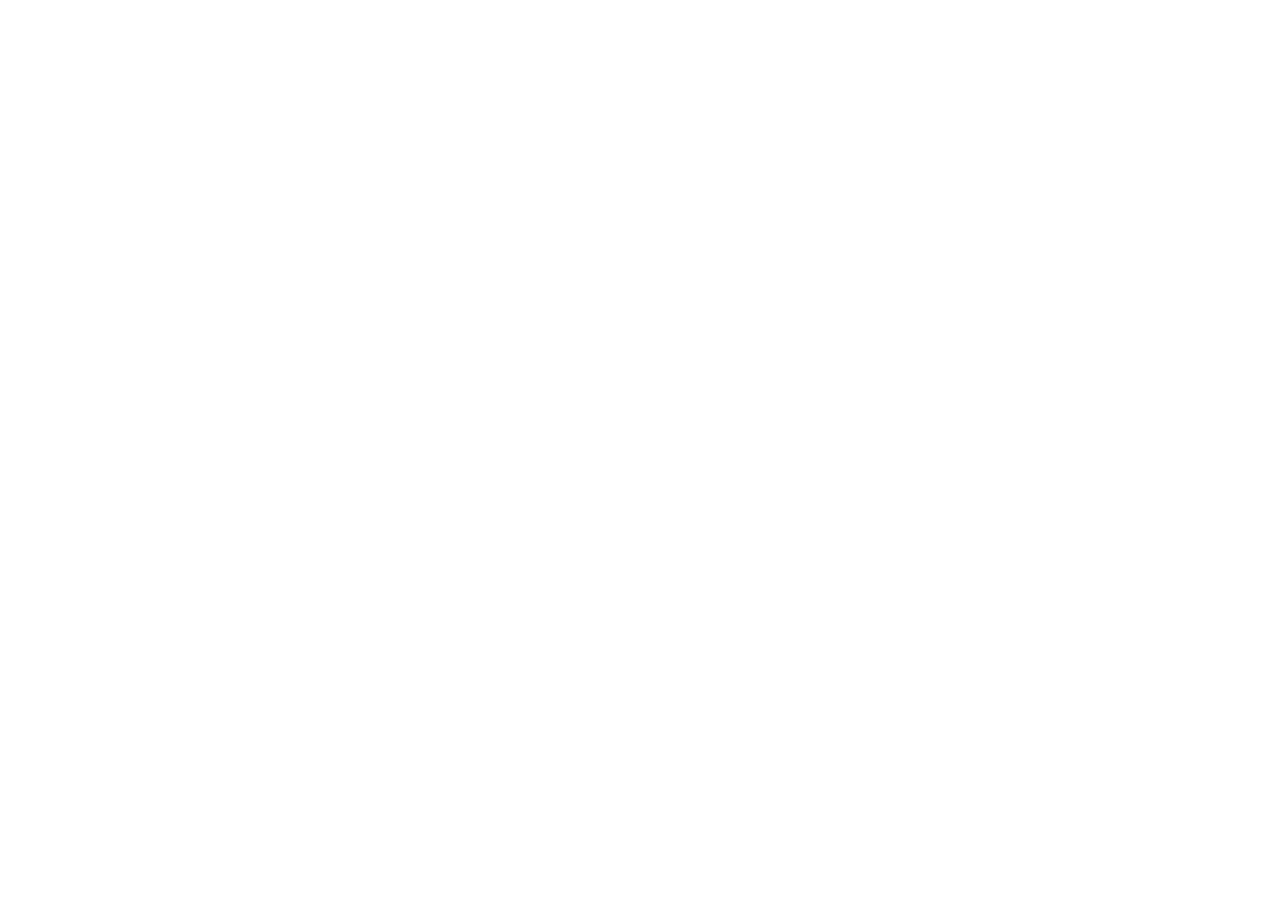
==== index.html @ 2fb22d42 "first commit" ====
<!DOCTYPE html>
<html lang="en">

<head>
	<meta charset="UTF-8">

	<meta name="viewport" content="width=device-width, initial-scale=1.0">

	<link rel="stylesheet" href="./assets/css/styles.css">
	<link href="https://cdn.jsdelivr.net/npm/bootstrap@5.3.3/dist/css/bootstrap.min.css" rel="stylesheet" integrity="sha384-QWTKZyjpPEjISv5WaRU9OFeRpok6YctnYmDr5pNlyT2bRjXh0JMhjY6hW+ALEwIH" crossorigin="anonymous">

	<title>Title</title>
</head>

<body>

	<div class="wrapper">
	</div>

	<script src="./assets/js/scripts.js"></script>
	<script src="https://cdn.jsdelivr.net/npm/bootstrap@5.3.3/dist/js/bootstrap.bundle.min.js" integrity="sha384-YvpcrYf0tY3lHB60NNkmXc5s9fDVZLESaAA55NDzOxhy9GkcIdslK1eN7N6jIeHz" crossorigin="anonymous"></script>

</body>

</html>
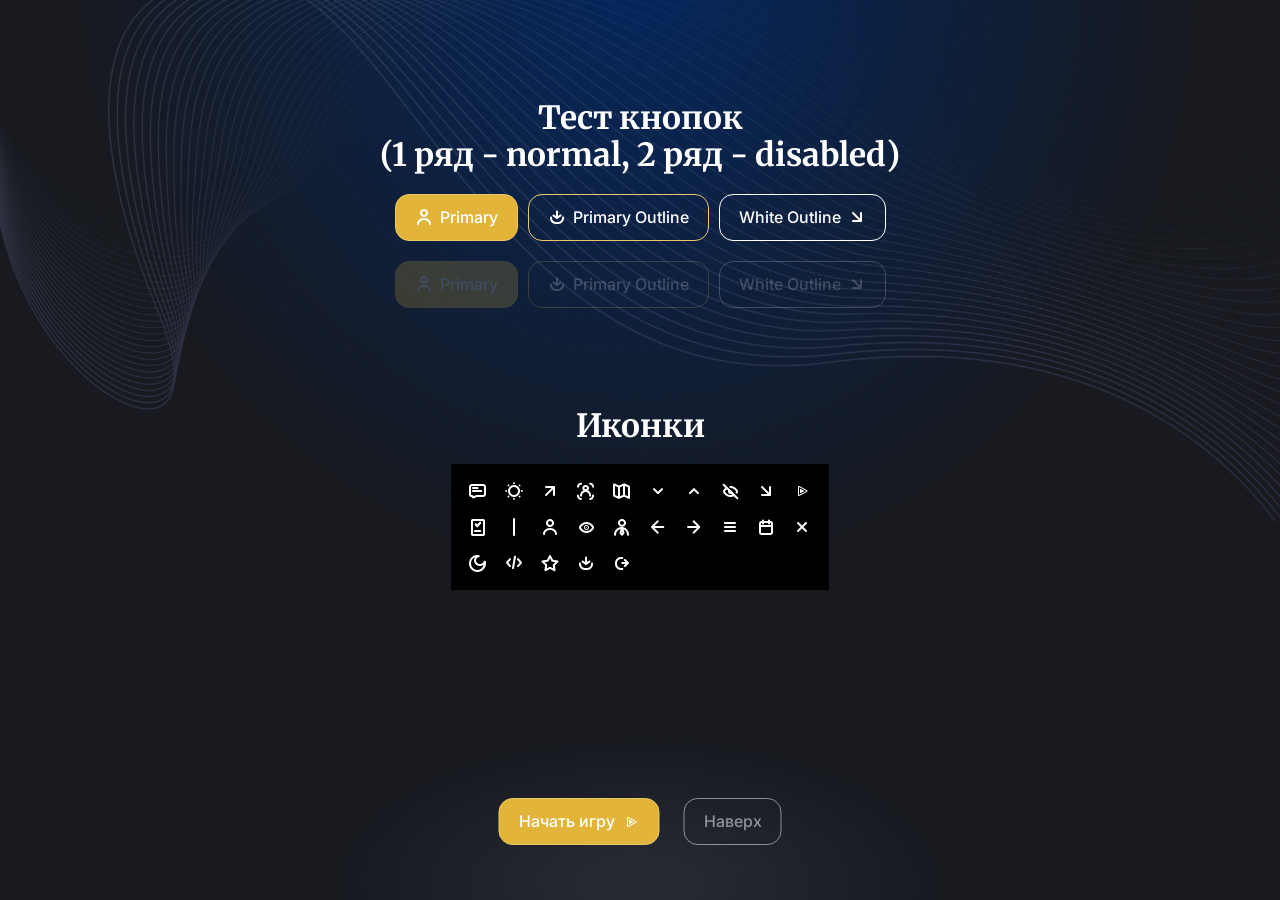
==== commit cefb9125: "добавил базу" ====
--- a/index.html
+++ b/index.html
@@ -3,22 +3,154 @@
 
 <head>
 	<meta charset="UTF-8">
+	<meta http-equiv="X-UA-Compatible" content="IE=edge">
 
-	<meta name="viewport" content="width=device-width, initial-scale=1.0">
+	<meta name="description" content="Мы проект с серверами на основе RolePlay. Средневековый сервер - Миртан.">
+	<meta name="keywords" content="Средневековый сервер, рп, roleplay, миртан, fullrp, Minecraft, майнкрафт">
+	<meta name="generator" content="Minefite | Mirtan (https://minefite.net/mirtan)">
+
+	<meta name="viewport" content="width=device-width, initial-scale=1">
+	<meta name="color-scheme" content="dark">
+	<meta name="HandheldFriendly" content="true">
+	<meta name="MobileOptimized" content="width">
+	<meta name="apple-mobile-web-app-capable" content="yes">
+
+	<meta name="author" content="Vadim Lavrinenko (https://saythe.ru/) & Alexey Rechkov (https://t.me/mrcotek)">
+
+	<meta property="og:type" content="website">
+	<meta property="og:title" content="MINEFITE - РП проект Minecraft.">
+	<meta property="og:site_name" content="MINEFITE - РП проект Minecraft.">
+	<meta property="og:url" content="https://minefite.net">
+	<meta property="og:description" content="Мы проект с серверами на основе RolePlay. Средневековый сервер - Миртан.">
+
+	<link rel="apple-touch-icon" href="./assets/images/logo.png">
+	<link rel="shortcut icon" href="./assets/images/logo.ico">
 
 	<link rel="stylesheet" href="./assets/css/styles.css">
-	<link href="https://cdn.jsdelivr.net/npm/bootstrap@5.3.3/dist/css/bootstrap.min.css" rel="stylesheet" integrity="sha384-QWTKZyjpPEjISv5WaRU9OFeRpok6YctnYmDr5pNlyT2bRjXh0JMhjY6hW+ALEwIH" crossorigin="anonymous">
 
-	<title>Title</title>
+	<title>Minefite | Mirtan</title>
 </head>
 
 <body>
 
 	<div class="wrapper">
+
+		<style>
+			.test {
+				display: flex;
+				flex-direction: column;
+				gap: 20px;
+				margin: 100px auto;
+
+				h1 {
+					text-align: center;
+				}
+
+				div {
+					margin: auto;
+					display: flex;
+					gap: 10px;
+				}
+			}
+
+			.test2 {
+				display: flex;
+				flex-direction: column;
+				gap: 20px;
+				margin: 0px auto;
+
+				h1 {
+					text-align: center;
+				}
+
+				div {
+					margin: auto;
+					display: grid;
+					grid-template-columns: repeat(10, 1fr);
+					gap: 18px;
+					background: #000;
+					padding: 18px;
+
+					i {
+						color: #fff;
+						font-size: 18px;
+					}
+				}
+			}
+		</style>
+
+		<div class="test">
+			<h1 class="font-another">Тест кнопок<br>(1 ряд - normal, 2 ряд - disabled)</h1>
+
+			<div>
+				<button class="button __primary">
+					<i class="icon-user"></i> Primary
+				</button>
+				<button class="button __outline __primary">
+					<i class="icon-download"></i> Primary Outline
+				</button>
+				<button class="button __outline __white">
+					White Outline <i class="icon-open-all"></i>
+				</button>
+			</div>
+
+			<div>
+				<button class="button __primary __disabled">
+					<i class="icon-user"></i> Primary
+				</button>
+				<button class="button __outline __primary __disabled">
+					<i class="icon-download"></i> Primary Outline
+				</button>
+				<button class="button __outline __white __disabled">
+					White Outline <i class="icon-open-all"></i>
+				</button>
+			</div>
+		</div>
+
+		<div class="test2">
+			<h1 class="font-another">Иконки</h1>
+
+			<div>
+				<i class="icon-forume"></i>
+				<i class="icon-light"></i>
+				<i class="icon-link"></i>
+				<i class="icon-lk"></i>
+				<i class="icon-map"></i>
+				<i class="icon-mark-down"></i>
+				<i class="icon-mark-up"></i>
+				<i class="icon-noview"></i>
+				<i class="icon-open-all"></i>
+				<i class="icon-play-start"></i>
+				<i class="icon-rulers"></i>
+				<i class="icon-separation"></i>
+				<i class="icon-user"></i>
+				<i class="icon-view"></i>
+				<i class="icon-admin-panel"></i>
+				<i class="icon-arrow-left"></i>
+				<i class="icon-arrow-right"></i>
+				<i class="icon-burger"></i>
+				<i class="icon-calendar"></i>
+				<i class="icon-close"></i>
+				<i class="icon-dark"></i>
+				<i class="icon-dev"></i>
+				<i class="icon-donate"></i>
+				<i class="icon-download"></i>
+				<i class="icon-exit"></i>
+			</div>
+		</div>
+
+
+		<div class="bottom-buttons">
+			<a href="#" class="button __primary">
+				Начать игру
+				<i class="icon-play-start"></i>
+			</a>
+			<a href="#" class="button __outline __white __opacity">Наверх</a>
+		</div>
 	</div>
 
+	<script src="./assets/js/bootstrap.bundle.js"></script>
 	<script src="./assets/js/scripts.js"></script>
-	<script src="https://cdn.jsdelivr.net/npm/bootstrap@5.3.3/dist/js/bootstrap.bundle.min.js" integrity="sha384-YvpcrYf0tY3lHB60NNkmXc5s9fDVZLESaAA55NDzOxhy9GkcIdslK1eN7N6jIeHz" crossorigin="anonymous"></script>
 
 </body>
 
--- a/assets/css/styles.css
+++ b/assets/css/styles.css
@@ -0,0 +1,9 @@
+@import"https://fonts.googleapis.com/css2?family=Inter:ital,opsz,wght@0,14..32,100..900;1,14..32,100..900&family=Merriweather:ital,wght@0,300;0,400;0,700;0,900;1,300;1,400;1,700;1,900&display=swap";@font-face{font-family:"minefite";src:url("../fonts/icons/minefite.eot?v5zd9h");src:url("../fonts/icons/minefite.eot?v5zd9h#iefix") format("embedded-opentype"),url("../fonts/icons/minefite.ttf?v5zd9h") format("truetype"),url("../fonts/icons/minefite.woff?v5zd9h") format("woff"),url("../fonts/icons/minefite.svg?v5zd9h#minefite") format("svg");font-weight:normal;font-style:normal;font-display:block}[class^=icon-],[class*=" icon-"]{font-family:"minefite" !important;speak:never;font-style:normal;font-weight:normal;font-variant:normal;text-transform:none;line-height:1;-webkit-font-smoothing:antialiased;-moz-osx-font-smoothing:grayscale}.icon-forume:before{content:""}.icon-light:before{content:""}.icon-link:before{content:""}.icon-lk:before{content:""}.icon-map:before{content:""}.icon-mark-down:before{content:""}.icon-mark-up:before{content:""}.icon-noview:before{content:""}.icon-open-all:before{content:""}.icon-play-start:before{content:""}.icon-rulers:before{content:""}.icon-separation:before{content:""}.icon-user:before{content:""}.icon-view:before{content:""}.icon-admin-panel:before{content:""}.icon-arrow-left:before{content:""}.icon-arrow-right:before{content:""}.icon-burger:before{content:""}.icon-calendar:before{content:""}.icon-close:before{content:""}.icon-dark:before{content:""}.icon-dev:before{content:""}.icon-donate:before{content:""}.icon-download:before{content:""}.icon-exit:before{content:""}.w-fit-content{width:-moz-fit-content !important;width:fit-content !important}.font-another{font-family:"Merriweather",sans-serif}/*!
+ * Bootstrap Utilities v5.3.3 (https://getbootstrap.com/)
+ * Copyright 2011-2024 The Bootstrap Authors
+ * Licensed under MIT (https://github.com/twbs/bootstrap/blob/main/LICENSE)
+ */:root,[data-bs-theme=light]{--bs-blue: #0d6efd;--bs-indigo: #6610f2;--bs-purple: #6f42c1;--bs-pink: #d63384;--bs-red: #dc3545;--bs-orange: #fd7e14;--bs-yellow: #ffc107;--bs-green: #198754;--bs-teal: #20c997;--bs-cyan: #0dcaf0;--bs-black: #000;--bs-white: #fff;--bs-gray: #6c757d;--bs-gray-dark: #343a40;--bs-gray-100: #f8f9fa;--bs-gray-200: #e9ecef;--bs-gray-300: #dee2e6;--bs-gray-400: #ced4da;--bs-gray-500: #adb5bd;--bs-gray-600: #6c757d;--bs-gray-700: #495057;--bs-gray-800: #343a40;--bs-gray-900: #212529;--bs-primary: #0d6efd;--bs-secondary: #6c757d;--bs-success: #198754;--bs-info: #0dcaf0;--bs-warning: #ffc107;--bs-danger: #dc3545;--bs-light: #f8f9fa;--bs-dark: #212529;--bs-primary-rgb: 13, 110, 253;--bs-secondary-rgb: 108, 117, 125;--bs-success-rgb: 25, 135, 84;--bs-info-rgb: 13, 202, 240;--bs-warning-rgb: 255, 193, 7;--bs-danger-rgb: 220, 53, 69;--bs-light-rgb: 248, 249, 250;--bs-dark-rgb: 33, 37, 41;--bs-primary-text-emphasis: #052c65;--bs-secondary-text-emphasis: #2b2f32;--bs-success-text-emphasis: #0a3622;--bs-info-text-emphasis: #055160;--bs-warning-text-emphasis: #664d03;--bs-danger-text-emphasis: #58151c;--bs-light-text-emphasis: #495057;--bs-dark-text-emphasis: #495057;--bs-primary-bg-subtle: #cfe2ff;--bs-secondary-bg-subtle: #e2e3e5;--bs-success-bg-subtle: #d1e7dd;--bs-info-bg-subtle: #cff4fc;--bs-warning-bg-subtle: #fff3cd;--bs-danger-bg-subtle: #f8d7da;--bs-light-bg-subtle: #fcfcfd;--bs-dark-bg-subtle: #ced4da;--bs-primary-border-subtle: #9ec5fe;--bs-secondary-border-subtle: #c4c8cb;--bs-success-border-subtle: #a3cfbb;--bs-info-border-subtle: #9eeaf9;--bs-warning-border-subtle: #ffe69c;--bs-danger-border-subtle: #f1aeb5;--bs-light-border-subtle: #e9ecef;--bs-dark-border-subtle: #adb5bd;--bs-white-rgb: 255, 255, 255;--bs-black-rgb: 0, 0, 0;--bs-font-sans-serif: system-ui, -apple-system, "Segoe UI", Roboto, "Helvetica Neue", "Noto Sans", "Liberation Sans", Arial, sans-serif, "Apple Color Emoji", "Segoe UI Emoji", "Segoe UI Symbol", "Noto Color Emoji";--bs-font-monospace: SFMono-Regular, Menlo, Monaco, Consolas, "Liberation Mono", "Courier New", monospace;--bs-gradient: linear-gradient(180deg, rgba(255, 255, 255, 0.15), rgba(255, 255, 255, 0));--bs-body-font-family: var(--bs-font-sans-serif);--bs-body-font-size:1rem;--bs-body-font-weight: 400;--bs-body-line-height: 1.5;--bs-body-color: #212529;--bs-body-color-rgb: 33, 37, 41;--bs-body-bg: #fff;--bs-body-bg-rgb: 255, 255, 255;--bs-emphasis-color: #000;--bs-emphasis-color-rgb: 0, 0, 0;--bs-secondary-color: rgba(33, 37, 41, 0.75);--bs-secondary-color-rgb: 33, 37, 41;--bs-secondary-bg: #e9ecef;--bs-secondary-bg-rgb: 233, 236, 239;--bs-tertiary-color: rgba(33, 37, 41, 0.5);--bs-tertiary-color-rgb: 33, 37, 41;--bs-tertiary-bg: #f8f9fa;--bs-tertiary-bg-rgb: 248, 249, 250;--bs-heading-color: inherit;--bs-link-color: #0d6efd;--bs-link-color-rgb: 13, 110, 253;--bs-link-decoration: underline;--bs-link-hover-color: #0a58ca;--bs-link-hover-color-rgb: 10, 88, 202;--bs-code-color: #d63384;--bs-highlight-color: #212529;--bs-highlight-bg: #fff3cd;--bs-border-width: 1px;--bs-border-style: solid;--bs-border-color: #dee2e6;--bs-border-color-translucent: rgba(0, 0, 0, 0.175);--bs-border-radius: 0.375rem;--bs-border-radius-sm: 0.25rem;--bs-border-radius-lg: 0.5rem;--bs-border-radius-xl: 1rem;--bs-border-radius-xxl: 2rem;--bs-border-radius-2xl: var(--bs-border-radius-xxl);--bs-border-radius-pill: 50rem;--bs-box-shadow: 0 0.5rem 1rem rgba(0, 0, 0, 0.15);--bs-box-shadow-sm: 0 0.125rem 0.25rem rgba(0, 0, 0, 0.075);--bs-box-shadow-lg: 0 1rem 3rem rgba(0, 0, 0, 0.175);--bs-box-shadow-inset: inset 0 1px 2px rgba(0, 0, 0, 0.075);--bs-focus-ring-width: 0.25rem;--bs-focus-ring-opacity: 0.25;--bs-focus-ring-color: rgba(13, 110, 253, 0.25);--bs-form-valid-color: #198754;--bs-form-valid-border-color: #198754;--bs-form-invalid-color: #dc3545;--bs-form-invalid-border-color: #dc3545}[data-bs-theme=dark]{color-scheme:dark;--bs-body-color: #dee2e6;--bs-body-color-rgb: 222, 226, 230;--bs-body-bg: #212529;--bs-body-bg-rgb: 33, 37, 41;--bs-emphasis-color: #fff;--bs-emphasis-color-rgb: 255, 255, 255;--bs-secondary-color: rgba(222, 226, 230, 0.75);--bs-secondary-color-rgb: 222, 226, 230;--bs-secondary-bg: #343a40;--bs-secondary-bg-rgb: 52, 58, 64;--bs-tertiary-color: rgba(222, 226, 230, 0.5);--bs-tertiary-color-rgb: 222, 226, 230;--bs-tertiary-bg: #2b3035;--bs-tertiary-bg-rgb: 43, 48, 53;--bs-primary-text-emphasis: #6ea8fe;--bs-secondary-text-emphasis: #a7acb1;--bs-success-text-emphasis: #75b798;--bs-info-text-emphasis: #6edff6;--bs-warning-text-emphasis: #ffda6a;--bs-danger-text-emphasis: #ea868f;--bs-light-text-emphasis: #f8f9fa;--bs-dark-text-emphasis: #dee2e6;--bs-primary-bg-subtle: #031633;--bs-secondary-bg-subtle: #161719;--bs-success-bg-subtle: #051b11;--bs-info-bg-subtle: #032830;--bs-warning-bg-subtle: #332701;--bs-danger-bg-subtle: #2c0b0e;--bs-light-bg-subtle: #343a40;--bs-dark-bg-subtle: #1a1d20;--bs-primary-border-subtle: #084298;--bs-secondary-border-subtle: #41464b;--bs-success-border-subtle: #0f5132;--bs-info-border-subtle: #087990;--bs-warning-border-subtle: #997404;--bs-danger-border-subtle: #842029;--bs-light-border-subtle: #495057;--bs-dark-border-subtle: #343a40;--bs-heading-color: inherit;--bs-link-color: #6ea8fe;--bs-link-hover-color: #8bb9fe;--bs-link-color-rgb: 110, 168, 254;--bs-link-hover-color-rgb: 139, 185, 254;--bs-code-color: #e685b5;--bs-highlight-color: #dee2e6;--bs-highlight-bg: #664d03;--bs-border-color: #495057;--bs-border-color-translucent: rgba(255, 255, 255, 0.15);--bs-form-valid-color: #75b798;--bs-form-valid-border-color: #75b798;--bs-form-invalid-color: #ea868f;--bs-form-invalid-border-color: #ea868f}.clearfix::after{display:block;clear:both;content:""}.text-bg-primary{color:#fff !important;background-color:RGBA(var(--bs-primary-rgb), var(--bs-bg-opacity, 1)) !important}.text-bg-secondary{color:#fff !important;background-color:RGBA(var(--bs-secondary-rgb), var(--bs-bg-opacity, 1)) !important}.text-bg-success{color:#fff !important;background-color:RGBA(var(--bs-success-rgb), var(--bs-bg-opacity, 1)) !important}.text-bg-info{color:#000 !important;background-color:RGBA(var(--bs-info-rgb), var(--bs-bg-opacity, 1)) !important}.text-bg-warning{color:#000 !important;background-color:RGBA(var(--bs-warning-rgb), var(--bs-bg-opacity, 1)) !important}.text-bg-danger{color:#fff !important;background-color:RGBA(var(--bs-danger-rgb), var(--bs-bg-opacity, 1)) !important}.text-bg-light{color:#000 !important;background-color:RGBA(var(--bs-light-rgb), var(--bs-bg-opacity, 1)) !important}.text-bg-dark{color:#fff !important;background-color:RGBA(var(--bs-dark-rgb), var(--bs-bg-opacity, 1)) !important}.link-primary{color:RGBA(var(--bs-primary-rgb), var(--bs-link-opacity, 1)) !important;text-decoration-color:RGBA(var(--bs-primary-rgb), var(--bs-link-underline-opacity, 1)) !important}.link-primary:hover,.link-primary:focus{color:RGBA(10, 88, 202, var(--bs-link-opacity, 1)) !important;text-decoration-color:RGBA(10, 88, 202, var(--bs-link-underline-opacity, 1)) !important}.link-secondary{color:RGBA(var(--bs-secondary-rgb), var(--bs-link-opacity, 1)) !important;text-decoration-color:RGBA(var(--bs-secondary-rgb), var(--bs-link-underline-opacity, 1)) !important}.link-secondary:hover,.link-secondary:focus{color:RGBA(86, 94, 100, var(--bs-link-opacity, 1)) !important;text-decoration-color:RGBA(86, 94, 100, var(--bs-link-underline-opacity, 1)) !important}.link-success{color:RGBA(var(--bs-success-rgb), var(--bs-link-opacity, 1)) !important;text-decoration-color:RGBA(var(--bs-success-rgb), var(--bs-link-underline-opacity, 1)) !important}.link-success:hover,.link-success:focus{color:RGBA(20, 108, 67, var(--bs-link-opacity, 1)) !important;text-decoration-color:RGBA(20, 108, 67, var(--bs-link-underline-opacity, 1)) !important}.link-info{color:RGBA(var(--bs-info-rgb), var(--bs-link-opacity, 1)) !important;text-decoration-color:RGBA(var(--bs-info-rgb), var(--bs-link-underline-opacity, 1)) !important}.link-info:hover,.link-info:focus{color:RGBA(61, 213, 243, var(--bs-link-opacity, 1)) !important;text-decoration-color:RGBA(61, 213, 243, var(--bs-link-underline-opacity, 1)) !important}.link-warning{color:RGBA(var(--bs-warning-rgb), var(--bs-link-opacity, 1)) !important;text-decoration-color:RGBA(var(--bs-warning-rgb), var(--bs-link-underline-opacity, 1)) !important}.link-warning:hover,.link-warning:focus{color:RGBA(255, 205, 57, var(--bs-link-opacity, 1)) !important;text-decoration-color:RGBA(255, 205, 57, var(--bs-link-underline-opacity, 1)) !important}.link-danger{color:RGBA(var(--bs-danger-rgb), var(--bs-link-opacity, 1)) !important;text-decoration-color:RGBA(var(--bs-danger-rgb), var(--bs-link-underline-opacity, 1)) !important}.link-danger:hover,.link-danger:focus{color:RGBA(176, 42, 55, var(--bs-link-opacity, 1)) !important;text-decoration-color:RGBA(176, 42, 55, var(--bs-link-underline-opacity, 1)) !important}.link-light{color:RGBA(var(--bs-light-rgb), var(--bs-link-opacity, 1)) !important;text-decoration-color:RGBA(var(--bs-light-rgb), var(--bs-link-underline-opacity, 1)) !important}.link-light:hover,.link-light:focus{color:RGBA(249, 250, 251, var(--bs-link-opacity, 1)) !important;text-decoration-color:RGBA(249, 250, 251, var(--bs-link-underline-opacity, 1)) !important}.link-dark{color:RGBA(var(--bs-dark-rgb), var(--bs-link-opacity, 1)) !important;text-decoration-color:RGBA(var(--bs-dark-rgb), var(--bs-link-underline-opacity, 1)) !important}.link-dark:hover,.link-dark:focus{color:RGBA(26, 30, 33, var(--bs-link-opacity, 1)) !important;text-decoration-color:RGBA(26, 30, 33, var(--bs-link-underline-opacity, 1)) !important}.link-body-emphasis{color:RGBA(var(--bs-emphasis-color-rgb), var(--bs-link-opacity, 1)) !important;text-decoration-color:RGBA(var(--bs-emphasis-color-rgb), var(--bs-link-underline-opacity, 1)) !important}.link-body-emphasis:hover,.link-body-emphasis:focus{color:RGBA(var(--bs-emphasis-color-rgb), var(--bs-link-opacity, 0.75)) !important;text-decoration-color:RGBA(var(--bs-emphasis-color-rgb), var(--bs-link-underline-opacity, 0.75)) !important}.focus-ring:focus{outline:0;box-shadow:var(--bs-focus-ring-x, 0) var(--bs-focus-ring-y, 0) var(--bs-focus-ring-blur, 0) var(--bs-focus-ring-width) var(--bs-focus-ring-color)}.icon-link{display:inline-flex;gap:.375rem;align-items:center;text-decoration-color:rgba(var(--bs-link-color-rgb), var(--bs-link-opacity, 0.5));text-underline-offset:.25em;backface-visibility:hidden}.icon-link>.bi{flex-shrink:0;width:1em;height:1em;fill:currentcolor;transition:.2s ease-in-out transform}@media(prefers-reduced-motion: reduce){.icon-link>.bi{transition:none}}.icon-link-hover:hover>.bi,.icon-link-hover:focus-visible>.bi{transform:var(--bs-icon-link-transform, translate3d(0.25em, 0, 0))}.ratio{position:relative;width:100%}.ratio::before{display:block;padding-top:var(--bs-aspect-ratio);content:""}.ratio>*{position:absolute;top:0;left:0;width:100%;height:100%}.ratio-1x1{--bs-aspect-ratio: 100%}.ratio-4x3{--bs-aspect-ratio: 75%}.ratio-16x9{--bs-aspect-ratio: 56.25%}.ratio-21x9{--bs-aspect-ratio: 42.8571428571%}.fixed-top{position:fixed;top:0;right:0;left:0;z-index:1030}.fixed-bottom{position:fixed;right:0;bottom:0;left:0;z-index:1030}.sticky-top{position:sticky;top:0;z-index:1020}.sticky-bottom{position:sticky;bottom:0;z-index:1020}@media(min-width: 576px){.sticky-sm-top{position:sticky;top:0;z-index:1020}.sticky-sm-bottom{position:sticky;bottom:0;z-index:1020}}@media(min-width: 768px){.sticky-md-top{position:sticky;top:0;z-index:1020}.sticky-md-bottom{position:sticky;bottom:0;z-index:1020}}@media(min-width: 992px){.sticky-lg-top{position:sticky;top:0;z-index:1020}.sticky-lg-bottom{position:sticky;bottom:0;z-index:1020}}@media(min-width: 1200px){.sticky-xl-top{position:sticky;top:0;z-index:1020}.sticky-xl-bottom{position:sticky;bottom:0;z-index:1020}}@media(min-width: 1400px){.sticky-xxl-top{position:sticky;top:0;z-index:1020}.sticky-xxl-bottom{position:sticky;bottom:0;z-index:1020}}.hstack{display:flex;flex-direction:row;align-items:center;align-self:stretch}.vstack{display:flex;flex:1 1 auto;flex-direction:column;align-self:stretch}.visually-hidden,.visually-hidden-focusable:not(:focus):not(:focus-within){width:1px !important;height:1px !important;padding:0 !important;margin:-1px !important;overflow:hidden !important;clip:rect(0, 0, 0, 0) !important;white-space:nowrap !important;border:0 !important}.visually-hidden:not(caption),.visually-hidden-focusable:not(:focus):not(:focus-within):not(caption){position:absolute !important}.stretched-link::after{position:absolute;top:0;right:0;bottom:0;left:0;z-index:1;content:""}.text-truncate{overflow:hidden;text-overflow:ellipsis;white-space:nowrap}.vr{display:inline-block;align-self:stretch;width:var(--bs-border-width);min-height:1em;background-color:currentcolor;opacity:.25}.align-baseline{vertical-align:baseline !important}.align-top{vertical-align:top !important}.align-middle{vertical-align:middle !important}.align-bottom{vertical-align:bottom !important}.align-text-bottom{vertical-align:text-bottom !important}.align-text-top{vertical-align:text-top !important}.float-start{float:left !important}.float-end{float:right !important}.float-none{float:none !important}.object-fit-contain{-o-object-fit:contain !important;object-fit:contain !important}.object-fit-cover{-o-object-fit:cover !important;object-fit:cover !important}.object-fit-fill{-o-object-fit:fill !important;object-fit:fill !important}.object-fit-scale{-o-object-fit:scale-down !important;object-fit:scale-down !important}.object-fit-none{-o-object-fit:none !important;object-fit:none !important}.opacity-0{opacity:0 !important}.opacity-25{opacity:.25 !important}.opacity-50{opacity:.5 !important}.opacity-75{opacity:.75 !important}.opacity-100{opacity:1 !important}.overflow-auto{overflow:auto !important}.overflow-hidden{overflow:hidden !important}.overflow-visible{overflow:visible !important}.overflow-scroll{overflow:scroll !important}.overflow-x-auto{overflow-x:auto !important}.overflow-x-hidden{overflow-x:hidden !important}.overflow-x-visible{overflow-x:visible !important}.overflow-x-scroll{overflow-x:scroll !important}.overflow-y-auto{overflow-y:auto !important}.overflow-y-hidden{overflow-y:hidden !important}.overflow-y-visible{overflow-y:visible !important}.overflow-y-scroll{overflow-y:scroll !important}.d-inline{display:inline !important}.d-inline-block{display:inline-block !important}.d-block{display:block !important}.d-grid{display:grid !important}.d-inline-grid{display:inline-grid !important}.d-table{display:table !important}.d-table-row{display:table-row !important}.d-table-cell{display:table-cell !important}.d-flex{display:flex !important}.d-inline-flex{display:inline-flex !important}.d-none{display:none !important}.shadow{box-shadow:var(--bs-box-shadow) !important}.shadow-sm{box-shadow:var(--bs-box-shadow-sm) !important}.shadow-lg{box-shadow:var(--bs-box-shadow-lg) !important}.shadow-none{box-shadow:none !important}.focus-ring-primary{--bs-focus-ring-color: rgba(var(--bs-primary-rgb), var(--bs-focus-ring-opacity))}.focus-ring-secondary{--bs-focus-ring-color: rgba(var(--bs-secondary-rgb), var(--bs-focus-ring-opacity))}.focus-ring-success{--bs-focus-ring-color: rgba(var(--bs-success-rgb), var(--bs-focus-ring-opacity))}.focus-ring-info{--bs-focus-ring-color: rgba(var(--bs-info-rgb), var(--bs-focus-ring-opacity))}.focus-ring-warning{--bs-focus-ring-color: rgba(var(--bs-warning-rgb), var(--bs-focus-ring-opacity))}.focus-ring-danger{--bs-focus-ring-color: rgba(var(--bs-danger-rgb), var(--bs-focus-ring-opacity))}.focus-ring-light{--bs-focus-ring-color: rgba(var(--bs-light-rgb), var(--bs-focus-ring-opacity))}.focus-ring-dark{--bs-focus-ring-color: rgba(var(--bs-dark-rgb), var(--bs-focus-ring-opacity))}.position-static{position:static !important}.position-relative{position:relative !important}.position-absolute{position:absolute !important}.position-fixed{position:fixed !important}.position-sticky{position:sticky !important}.top-0{top:0 !important}.top-50{top:50% !important}.top-100{top:100% !important}.bottom-0{bottom:0 !important}.bottom-50{bottom:50% !important}.bottom-100{bottom:100% !important}.start-0{left:0 !important}.start-50{left:50% !important}.start-100{left:100% !important}.end-0{right:0 !important}.end-50{right:50% !important}.end-100{right:100% !important}.translate-middle{transform:translate(-50%, -50%) !important}.translate-middle-x{transform:translateX(-50%) !important}.translate-middle-y{transform:translateY(-50%) !important}.border{border:var(--bs-border-width) var(--bs-border-style) var(--bs-border-color) !important}.border-0{border:0 !important}.border-top{border-top:var(--bs-border-width) var(--bs-border-style) var(--bs-border-color) !important}.border-top-0{border-top:0 !important}.border-end{border-right:var(--bs-border-width) var(--bs-border-style) var(--bs-border-color) !important}.border-end-0{border-right:0 !important}.border-bottom{border-bottom:var(--bs-border-width) var(--bs-border-style) var(--bs-border-color) !important}.border-bottom-0{border-bottom:0 !important}.border-start{border-left:var(--bs-border-width) var(--bs-border-style) var(--bs-border-color) !important}.border-start-0{border-left:0 !important}.border-primary{--bs-border-opacity: 1;border-color:rgba(var(--bs-primary-rgb), var(--bs-border-opacity)) !important}.border-secondary{--bs-border-opacity: 1;border-color:rgba(var(--bs-secondary-rgb), var(--bs-border-opacity)) !important}.border-success{--bs-border-opacity: 1;border-color:rgba(var(--bs-success-rgb), var(--bs-border-opacity)) !important}.border-info{--bs-border-opacity: 1;border-color:rgba(var(--bs-info-rgb), var(--bs-border-opacity)) !important}.border-warning{--bs-border-opacity: 1;border-color:rgba(var(--bs-warning-rgb), var(--bs-border-opacity)) !important}.border-danger{--bs-border-opacity: 1;border-color:rgba(var(--bs-danger-rgb), var(--bs-border-opacity)) !important}.border-light{--bs-border-opacity: 1;border-color:rgba(var(--bs-light-rgb), var(--bs-border-opacity)) !important}.border-dark{--bs-border-opacity: 1;border-color:rgba(var(--bs-dark-rgb), var(--bs-border-opacity)) !important}.border-black{--bs-border-opacity: 1;border-color:rgba(var(--bs-black-rgb), var(--bs-border-opacity)) !important}.border-white{--bs-border-opacity: 1;border-color:rgba(var(--bs-white-rgb), var(--bs-border-opacity)) !important}.border-primary-subtle{border-color:var(--bs-primary-border-subtle) !important}.border-secondary-subtle{border-color:var(--bs-secondary-border-subtle) !important}.border-success-subtle{border-color:var(--bs-success-border-subtle) !important}.border-info-subtle{border-color:var(--bs-info-border-subtle) !important}.border-warning-subtle{border-color:var(--bs-warning-border-subtle) !important}.border-danger-subtle{border-color:var(--bs-danger-border-subtle) !important}.border-light-subtle{border-color:var(--bs-light-border-subtle) !important}.border-dark-subtle{border-color:var(--bs-dark-border-subtle) !important}.border-1{border-width:1px !important}.border-2{border-width:2px !important}.border-3{border-width:3px !important}.border-4{border-width:4px !important}.border-5{border-width:5px !important}.border-opacity-10{--bs-border-opacity: 0.1}.border-opacity-25{--bs-border-opacity: 0.25}.border-opacity-50{--bs-border-opacity: 0.5}.border-opacity-75{--bs-border-opacity: 0.75}.border-opacity-100{--bs-border-opacity: 1}.w-25{width:25% !important}.w-50{width:50% !important}.w-75{width:75% !important}.w-100{width:100% !important}.w-auto{width:auto !important}.mw-100{max-width:100% !important}.vw-100{width:100vw !important}.min-vw-100{min-width:100vw !important}.h-25{height:25% !important}.h-50{height:50% !important}.h-75{height:75% !important}.h-100{height:100% !important}.h-auto{height:auto !important}.mh-100{max-height:100% !important}.vh-100{height:100vh !important}.min-vh-100{min-height:100vh !important}.flex-fill{flex:1 1 auto !important}.flex-row{flex-direction:row !important}.flex-column{flex-direction:column !important}.flex-row-reverse{flex-direction:row-reverse !important}.flex-column-reverse{flex-direction:column-reverse !important}.flex-grow-0{flex-grow:0 !important}.flex-grow-1{flex-grow:1 !important}.flex-shrink-0{flex-shrink:0 !important}.flex-shrink-1{flex-shrink:1 !important}.flex-wrap{flex-wrap:wrap !important}.flex-nowrap{flex-wrap:nowrap !important}.flex-wrap-reverse{flex-wrap:wrap-reverse !important}.justify-content-start{justify-content:flex-start !important}.justify-content-end{justify-content:flex-end !important}.justify-content-center{justify-content:center !important}.justify-content-between{justify-content:space-between !important}.justify-content-around{justify-content:space-around !important}.justify-content-evenly{justify-content:space-evenly !important}.align-items-start{align-items:flex-start !important}.align-items-end{align-items:flex-end !important}.align-items-center{align-items:center !important}.align-items-baseline{align-items:baseline !important}.align-items-stretch{align-items:stretch !important}.align-content-start{align-content:flex-start !important}.align-content-end{align-content:flex-end !important}.align-content-center{align-content:center !important}.align-content-between{align-content:space-between !important}.align-content-around{align-content:space-around !important}.align-content-stretch{align-content:stretch !important}.align-self-auto{align-self:auto !important}.align-self-start{align-self:flex-start !important}.align-self-end{align-self:flex-end !important}.align-self-center{align-self:center !important}.align-self-baseline{align-self:baseline !important}.align-self-stretch{align-self:stretch !important}.order-first{order:-1 !important}.order-0{order:0 !important}.order-1{order:1 !important}.order-2{order:2 !important}.order-3{order:3 !important}.order-4{order:4 !important}.order-5{order:5 !important}.order-last{order:6 !important}.m-0{margin:0 !important}.m-1{margin:.25rem !important}.m-2{margin:.5rem !important}.m-3{margin:1rem !important}.m-4{margin:1.5rem !important}.m-5{margin:3rem !important}.m-auto{margin:auto !important}.mx-0{margin-right:0 !important;margin-left:0 !important}.mx-1{margin-right:.25rem !important;margin-left:.25rem !important}.mx-2{margin-right:.5rem !important;margin-left:.5rem !important}.mx-3{margin-right:1rem !important;margin-left:1rem !important}.mx-4{margin-right:1.5rem !important;margin-left:1.5rem !important}.mx-5{margin-right:3rem !important;margin-left:3rem !important}.mx-auto{margin-right:auto !important;margin-left:auto !important}.my-0{margin-top:0 !important;margin-bottom:0 !important}.my-1{margin-top:.25rem !important;margin-bottom:.25rem !important}.my-2{margin-top:.5rem !important;margin-bottom:.5rem !important}.my-3{margin-top:1rem !important;margin-bottom:1rem !important}.my-4{margin-top:1.5rem !important;margin-bottom:1.5rem !important}.my-5{margin-top:3rem !important;margin-bottom:3rem !important}.my-auto{margin-top:auto !important;margin-bottom:auto !important}.mt-0{margin-top:0 !important}.mt-1{margin-top:.25rem !important}.mt-2{margin-top:.5rem !important}.mt-3{margin-top:1rem !important}.mt-4{margin-top:1.5rem !important}.mt-5{margin-top:3rem !important}.mt-auto{margin-top:auto !important}.me-0{margin-right:0 !important}.me-1{margin-right:.25rem !important}.me-2{margin-right:.5rem !important}.me-3{margin-right:1rem !important}.me-4{margin-right:1.5rem !important}.me-5{margin-right:3rem !important}.me-auto{margin-right:auto !important}.mb-0{margin-bottom:0 !important}.mb-1{margin-bottom:.25rem !important}.mb-2{margin-bottom:.5rem !important}.mb-3{margin-bottom:1rem !important}.mb-4{margin-bottom:1.5rem !important}.mb-5{margin-bottom:3rem !important}.mb-auto{margin-bottom:auto !important}.ms-0{margin-left:0 !important}.ms-1{margin-left:.25rem !important}.ms-2{margin-left:.5rem !important}.ms-3{margin-left:1rem !important}.ms-4{margin-left:1.5rem !important}.ms-5{margin-left:3rem !important}.ms-auto{margin-left:auto !important}.p-0{padding:0 !important}.p-1{padding:.25rem !important}.p-2{padding:.5rem !important}.p-3{padding:1rem !important}.p-4{padding:1.5rem !important}.p-5{padding:3rem !important}.px-0{padding-right:0 !important;padding-left:0 !important}.px-1{padding-right:.25rem !important;padding-left:.25rem !important}.px-2{padding-right:.5rem !important;padding-left:.5rem !important}.px-3{padding-right:1rem !important;padding-left:1rem !important}.px-4{padding-right:1.5rem !important;padding-left:1.5rem !important}.px-5{padding-right:3rem !important;padding-left:3rem !important}.py-0{padding-top:0 !important;padding-bottom:0 !important}.py-1{padding-top:.25rem !important;padding-bottom:.25rem !important}.py-2{padding-top:.5rem !important;padding-bottom:.5rem !important}.py-3{padding-top:1rem !important;padding-bottom:1rem !important}.py-4{padding-top:1.5rem !important;padding-bottom:1.5rem !important}.py-5{padding-top:3rem !important;padding-bottom:3rem !important}.pt-0{padding-top:0 !important}.pt-1{padding-top:.25rem !important}.pt-2{padding-top:.5rem !important}.pt-3{padding-top:1rem !important}.pt-4{padding-top:1.5rem !important}.pt-5{padding-top:3rem !important}.pe-0{padding-right:0 !important}.pe-1{padding-right:.25rem !important}.pe-2{padding-right:.5rem !important}.pe-3{padding-right:1rem !important}.pe-4{padding-right:1.5rem !important}.pe-5{padding-right:3rem !important}.pb-0{padding-bottom:0 !important}.pb-1{padding-bottom:.25rem !important}.pb-2{padding-bottom:.5rem !important}.pb-3{padding-bottom:1rem !important}.pb-4{padding-bottom:1.5rem !important}.pb-5{padding-bottom:3rem !important}.ps-0{padding-left:0 !important}.ps-1{padding-left:.25rem !important}.ps-2{padding-left:.5rem !important}.ps-3{padding-left:1rem !important}.ps-4{padding-left:1.5rem !important}.ps-5{padding-left:3rem !important}.gap-0{gap:0 !important}.gap-1{gap:.25rem !important}.gap-2{gap:.5rem !important}.gap-3{gap:1rem !important}.gap-4{gap:1.5rem !important}.gap-5{gap:3rem !important}.row-gap-0{row-gap:0 !important}.row-gap-1{row-gap:.25rem !important}.row-gap-2{row-gap:.5rem !important}.row-gap-3{row-gap:1rem !important}.row-gap-4{row-gap:1.5rem !important}.row-gap-5{row-gap:3rem !important}.column-gap-0{-moz-column-gap:0 !important;column-gap:0 !important}.column-gap-1{-moz-column-gap:.25rem !important;column-gap:.25rem !important}.column-gap-2{-moz-column-gap:.5rem !important;column-gap:.5rem !important}.column-gap-3{-moz-column-gap:1rem !important;column-gap:1rem !important}.column-gap-4{-moz-column-gap:1.5rem !important;column-gap:1.5rem !important}.column-gap-5{-moz-column-gap:3rem !important;column-gap:3rem !important}.font-monospace{font-family:var(--bs-font-monospace) !important}.fs-1{font-size:calc(1.375rem + 1.5vw) !important}.fs-2{font-size:calc(1.325rem + 0.9vw) !important}.fs-3{font-size:calc(1.3rem + 0.6vw) !important}.fs-4{font-size:calc(1.275rem + 0.3vw) !important}.fs-5{font-size:1.25rem !important}.fs-6{font-size:1rem !important}.fst-italic{font-style:italic !important}.fst-normal{font-style:normal !important}.fw-lighter{font-weight:lighter !important}.fw-light{font-weight:300 !important}.fw-normal{font-weight:400 !important}.fw-medium{font-weight:500 !important}.fw-semibold{font-weight:600 !important}.fw-bold{font-weight:700 !important}.fw-bolder{font-weight:bolder !important}.lh-1{line-height:1 !important}.lh-sm{line-height:1.25 !important}.lh-base{line-height:1.5 !important}.lh-lg{line-height:2 !important}.text-start{text-align:left !important}.text-end{text-align:right !important}.text-center{text-align:center !important}.text-decoration-none{text-decoration:none !important}.text-decoration-underline{text-decoration:underline !important}.text-decoration-line-through{text-decoration:line-through !important}.text-lowercase{text-transform:lowercase !important}.text-uppercase{text-transform:uppercase !important}.text-capitalize{text-transform:capitalize !important}.text-wrap{white-space:normal !important}.text-nowrap{white-space:nowrap !important}.text-break{word-wrap:break-word !important;word-break:break-word !important}.text-primary{--bs-text-opacity: 1;color:rgba(var(--bs-primary-rgb), var(--bs-text-opacity)) !important}.text-secondary{--bs-text-opacity: 1;color:rgba(var(--bs-secondary-rgb), var(--bs-text-opacity)) !important}.text-success{--bs-text-opacity: 1;color:rgba(var(--bs-success-rgb), var(--bs-text-opacity)) !important}.text-info{--bs-text-opacity: 1;color:rgba(var(--bs-info-rgb), var(--bs-text-opacity)) !important}.text-warning{--bs-text-opacity: 1;color:rgba(var(--bs-warning-rgb), var(--bs-text-opacity)) !important}.text-danger{--bs-text-opacity: 1;color:rgba(var(--bs-danger-rgb), var(--bs-text-opacity)) !important}.text-light{--bs-text-opacity: 1;color:rgba(var(--bs-light-rgb), var(--bs-text-opacity)) !important}.text-dark{--bs-text-opacity: 1;color:rgba(var(--bs-dark-rgb), var(--bs-text-opacity)) !important}.text-black{--bs-text-opacity: 1;color:rgba(var(--bs-black-rgb), var(--bs-text-opacity)) !important}.text-white{--bs-text-opacity: 1;color:rgba(var(--bs-white-rgb), var(--bs-text-opacity)) !important}.text-body{--bs-text-opacity: 1;color:rgba(var(--bs-body-color-rgb), var(--bs-text-opacity)) !important}.text-muted{--bs-text-opacity: 1;color:var(--bs-secondary-color) !important}.text-black-50{--bs-text-opacity: 1;color:rgba(0,0,0,.5) !important}.text-white-50{--bs-text-opacity: 1;color:rgba(255,255,255,.5) !important}.text-body-secondary{--bs-text-opacity: 1;color:var(--bs-secondary-color) !important}.text-body-tertiary{--bs-text-opacity: 1;color:var(--bs-tertiary-color) !important}.text-body-emphasis{--bs-text-opacity: 1;color:var(--bs-emphasis-color) !important}.text-reset{--bs-text-opacity: 1;color:inherit !important}.text-opacity-25{--bs-text-opacity: 0.25}.text-opacity-50{--bs-text-opacity: 0.5}.text-opacity-75{--bs-text-opacity: 0.75}.text-opacity-100{--bs-text-opacity: 1}.text-primary-emphasis{color:var(--bs-primary-text-emphasis) !important}.text-secondary-emphasis{color:var(--bs-secondary-text-emphasis) !important}.text-success-emphasis{color:var(--bs-success-text-emphasis) !important}.text-info-emphasis{color:var(--bs-info-text-emphasis) !important}.text-warning-emphasis{color:var(--bs-warning-text-emphasis) !important}.text-danger-emphasis{color:var(--bs-danger-text-emphasis) !important}.text-light-emphasis{color:var(--bs-light-text-emphasis) !important}.text-dark-emphasis{color:var(--bs-dark-text-emphasis) !important}.link-opacity-10{--bs-link-opacity: 0.1}.link-opacity-10-hover:hover{--bs-link-opacity: 0.1}.link-opacity-25{--bs-link-opacity: 0.25}.link-opacity-25-hover:hover{--bs-link-opacity: 0.25}.link-opacity-50{--bs-link-opacity: 0.5}.link-opacity-50-hover:hover{--bs-link-opacity: 0.5}.link-opacity-75{--bs-link-opacity: 0.75}.link-opacity-75-hover:hover{--bs-link-opacity: 0.75}.link-opacity-100{--bs-link-opacity: 1}.link-opacity-100-hover:hover{--bs-link-opacity: 1}.link-offset-1{text-underline-offset:.125em !important}.link-offset-1-hover:hover{text-underline-offset:.125em !important}.link-offset-2{text-underline-offset:.25em !important}.link-offset-2-hover:hover{text-underline-offset:.25em !important}.link-offset-3{text-underline-offset:.375em !important}.link-offset-3-hover:hover{text-underline-offset:.375em !important}.link-underline-primary{--bs-link-underline-opacity: 1;text-decoration-color:rgba(var(--bs-primary-rgb), var(--bs-link-underline-opacity)) !important}.link-underline-secondary{--bs-link-underline-opacity: 1;text-decoration-color:rgba(var(--bs-secondary-rgb), var(--bs-link-underline-opacity)) !important}.link-underline-success{--bs-link-underline-opacity: 1;text-decoration-color:rgba(var(--bs-success-rgb), var(--bs-link-underline-opacity)) !important}.link-underline-info{--bs-link-underline-opacity: 1;text-decoration-color:rgba(var(--bs-info-rgb), var(--bs-link-underline-opacity)) !important}.link-underline-warning{--bs-link-underline-opacity: 1;text-decoration-color:rgba(var(--bs-warning-rgb), var(--bs-link-underline-opacity)) !important}.link-underline-danger{--bs-link-underline-opacity: 1;text-decoration-color:rgba(var(--bs-danger-rgb), var(--bs-link-underline-opacity)) !important}.link-underline-light{--bs-link-underline-opacity: 1;text-decoration-color:rgba(var(--bs-light-rgb), var(--bs-link-underline-opacity)) !important}.link-underline-dark{--bs-link-underline-opacity: 1;text-decoration-color:rgba(var(--bs-dark-rgb), var(--bs-link-underline-opacity)) !important}.link-underline{--bs-link-underline-opacity: 1;text-decoration-color:rgba(var(--bs-link-color-rgb), var(--bs-link-underline-opacity, 1)) !important}.link-underline-opacity-0{--bs-link-underline-opacity: 0}.link-underline-opacity-0-hover:hover{--bs-link-underline-opacity: 0}.link-underline-opacity-10{--bs-link-underline-opacity: 0.1}.link-underline-opacity-10-hover:hover{--bs-link-underline-opacity: 0.1}.link-underline-opacity-25{--bs-link-underline-opacity: 0.25}.link-underline-opacity-25-hover:hover{--bs-link-underline-opacity: 0.25}.link-underline-opacity-50{--bs-link-underline-opacity: 0.5}.link-underline-opacity-50-hover:hover{--bs-link-underline-opacity: 0.5}.link-underline-opacity-75{--bs-link-underline-opacity: 0.75}.link-underline-opacity-75-hover:hover{--bs-link-underline-opacity: 0.75}.link-underline-opacity-100{--bs-link-underline-opacity: 1}.link-underline-opacity-100-hover:hover{--bs-link-underline-opacity: 1}.bg-primary{--bs-bg-opacity: 1;background-color:rgba(var(--bs-primary-rgb), var(--bs-bg-opacity)) !important}.bg-secondary{--bs-bg-opacity: 1;background-color:rgba(var(--bs-secondary-rgb), var(--bs-bg-opacity)) !important}.bg-success{--bs-bg-opacity: 1;background-color:rgba(var(--bs-success-rgb), var(--bs-bg-opacity)) !important}.bg-info{--bs-bg-opacity: 1;background-color:rgba(var(--bs-info-rgb), var(--bs-bg-opacity)) !important}.bg-warning{--bs-bg-opacity: 1;background-color:rgba(var(--bs-warning-rgb), var(--bs-bg-opacity)) !important}.bg-danger{--bs-bg-opacity: 1;background-color:rgba(var(--bs-danger-rgb), var(--bs-bg-opacity)) !important}.bg-light{--bs-bg-opacity: 1;background-color:rgba(var(--bs-light-rgb), var(--bs-bg-opacity)) !important}.bg-dark{--bs-bg-opacity: 1;background-color:rgba(var(--bs-dark-rgb), var(--bs-bg-opacity)) !important}.bg-black{--bs-bg-opacity: 1;background-color:rgba(var(--bs-black-rgb), var(--bs-bg-opacity)) !important}.bg-white{--bs-bg-opacity: 1;background-color:rgba(var(--bs-white-rgb), var(--bs-bg-opacity)) !important}.bg-body{--bs-bg-opacity: 1;background-color:rgba(var(--bs-body-bg-rgb), var(--bs-bg-opacity)) !important}.bg-transparent{--bs-bg-opacity: 1;background-color:rgba(0,0,0,0) !important}.bg-body-secondary{--bs-bg-opacity: 1;background-color:rgba(var(--bs-secondary-bg-rgb), var(--bs-bg-opacity)) !important}.bg-body-tertiary{--bs-bg-opacity: 1;background-color:rgba(var(--bs-tertiary-bg-rgb), var(--bs-bg-opacity)) !important}.bg-opacity-10{--bs-bg-opacity: 0.1}.bg-opacity-25{--bs-bg-opacity: 0.25}.bg-opacity-50{--bs-bg-opacity: 0.5}.bg-opacity-75{--bs-bg-opacity: 0.75}.bg-opacity-100{--bs-bg-opacity: 1}.bg-primary-subtle{background-color:var(--bs-primary-bg-subtle) !important}.bg-secondary-subtle{background-color:var(--bs-secondary-bg-subtle) !important}.bg-success-subtle{background-color:var(--bs-success-bg-subtle) !important}.bg-info-subtle{background-color:var(--bs-info-bg-subtle) !important}.bg-warning-subtle{background-color:var(--bs-warning-bg-subtle) !important}.bg-danger-subtle{background-color:var(--bs-danger-bg-subtle) !important}.bg-light-subtle{background-color:var(--bs-light-bg-subtle) !important}.bg-dark-subtle{background-color:var(--bs-dark-bg-subtle) !important}.bg-gradient{background-image:var(--bs-gradient) !important}.user-select-all{-webkit-user-select:all !important;-moz-user-select:all !important;user-select:all !important}.user-select-auto{-webkit-user-select:auto !important;-moz-user-select:auto !important;user-select:auto !important}.user-select-none{-webkit-user-select:none !important;-moz-user-select:none !important;user-select:none !important}.pe-none{pointer-events:none !important}.pe-auto{pointer-events:auto !important}.rounded{border-radius:var(--bs-border-radius) !important}.rounded-0{border-radius:0 !important}.rounded-1{border-radius:var(--bs-border-radius-sm) !important}.rounded-2{border-radius:var(--bs-border-radius) !important}.rounded-3{border-radius:var(--bs-border-radius-lg) !important}.rounded-4{border-radius:var(--bs-border-radius-xl) !important}.rounded-5{border-radius:var(--bs-border-radius-xxl) !important}.rounded-circle{border-radius:50% !important}.rounded-pill{border-radius:var(--bs-border-radius-pill) !important}.rounded-top{border-top-left-radius:var(--bs-border-radius) !important;border-top-right-radius:var(--bs-border-radius) !important}.rounded-top-0{border-top-left-radius:0 !important;border-top-right-radius:0 !important}.rounded-top-1{border-top-left-radius:var(--bs-border-radius-sm) !important;border-top-right-radius:var(--bs-border-radius-sm) !important}.rounded-top-2{border-top-left-radius:var(--bs-border-radius) !important;border-top-right-radius:var(--bs-border-radius) !important}.rounded-top-3{border-top-left-radius:var(--bs-border-radius-lg) !important;border-top-right-radius:var(--bs-border-radius-lg) !important}.rounded-top-4{border-top-left-radius:var(--bs-border-radius-xl) !important;border-top-right-radius:var(--bs-border-radius-xl) !important}.rounded-top-5{border-top-left-radius:var(--bs-border-radius-xxl) !important;border-top-right-radius:var(--bs-border-radius-xxl) !important}.rounded-top-circle{border-top-left-radius:50% !important;border-top-right-radius:50% !important}.rounded-top-pill{border-top-left-radius:var(--bs-border-radius-pill) !important;border-top-right-radius:var(--bs-border-radius-pill) !important}.rounded-end{border-top-right-radius:var(--bs-border-radius) !important;border-bottom-right-radius:var(--bs-border-radius) !important}.rounded-end-0{border-top-right-radius:0 !important;border-bottom-right-radius:0 !important}.rounded-end-1{border-top-right-radius:var(--bs-border-radius-sm) !important;border-bottom-right-radius:var(--bs-border-radius-sm) !important}.rounded-end-2{border-top-right-radius:var(--bs-border-radius) !important;border-bottom-right-radius:var(--bs-border-radius) !important}.rounded-end-3{border-top-right-radius:var(--bs-border-radius-lg) !important;border-bottom-right-radius:var(--bs-border-radius-lg) !important}.rounded-end-4{border-top-right-radius:var(--bs-border-radius-xl) !important;border-bottom-right-radius:var(--bs-border-radius-xl) !important}.rounded-end-5{border-top-right-radius:var(--bs-border-radius-xxl) !important;border-bottom-right-radius:var(--bs-border-radius-xxl) !important}.rounded-end-circle{border-top-right-radius:50% !important;border-bottom-right-radius:50% !important}.rounded-end-pill{border-top-right-radius:var(--bs-border-radius-pill) !important;border-bottom-right-radius:var(--bs-border-radius-pill) !important}.rounded-bottom{border-bottom-right-radius:var(--bs-border-radius) !important;border-bottom-left-radius:var(--bs-border-radius) !important}.rounded-bottom-0{border-bottom-right-radius:0 !important;border-bottom-left-radius:0 !important}.rounded-bottom-1{border-bottom-right-radius:var(--bs-border-radius-sm) !important;border-bottom-left-radius:var(--bs-border-radius-sm) !important}.rounded-bottom-2{border-bottom-right-radius:var(--bs-border-radius) !important;border-bottom-left-radius:var(--bs-border-radius) !important}.rounded-bottom-3{border-bottom-right-radius:var(--bs-border-radius-lg) !important;border-bottom-left-radius:var(--bs-border-radius-lg) !important}.rounded-bottom-4{border-bottom-right-radius:var(--bs-border-radius-xl) !important;border-bottom-left-radius:var(--bs-border-radius-xl) !important}.rounded-bottom-5{border-bottom-right-radius:var(--bs-border-radius-xxl) !important;border-bottom-left-radius:var(--bs-border-radius-xxl) !important}.rounded-bottom-circle{border-bottom-right-radius:50% !important;border-bottom-left-radius:50% !important}.rounded-bottom-pill{border-bottom-right-radius:var(--bs-border-radius-pill) !important;border-bottom-left-radius:var(--bs-border-radius-pill) !important}.rounded-start{border-bottom-left-radius:var(--bs-border-radius) !important;border-top-left-radius:var(--bs-border-radius) !important}.rounded-start-0{border-bottom-left-radius:0 !important;border-top-left-radius:0 !important}.rounded-start-1{border-bottom-left-radius:var(--bs-border-radius-sm) !important;border-top-left-radius:var(--bs-border-radius-sm) !important}.rounded-start-2{border-bottom-left-radius:var(--bs-border-radius) !important;border-top-left-radius:var(--bs-border-radius) !important}.rounded-start-3{border-bottom-left-radius:var(--bs-border-radius-lg) !important;border-top-left-radius:var(--bs-border-radius-lg) !important}.rounded-start-4{border-bottom-left-radius:var(--bs-border-radius-xl) !important;border-top-left-radius:var(--bs-border-radius-xl) !important}.rounded-start-5{border-bottom-left-radius:var(--bs-border-radius-xxl) !important;border-top-left-radius:var(--bs-border-radius-xxl) !important}.rounded-start-circle{border-bottom-left-radius:50% !important;border-top-left-radius:50% !important}.rounded-start-pill{border-bottom-left-radius:var(--bs-border-radius-pill) !important;border-top-left-radius:var(--bs-border-radius-pill) !important}.visible{visibility:visible !important}.invisible{visibility:hidden !important}.z-n1{z-index:-1 !important}.z-0{z-index:0 !important}.z-1{z-index:1 !important}.z-2{z-index:2 !important}.z-3{z-index:3 !important}@media(min-width: 576px){.float-sm-start{float:left !important}.float-sm-end{float:right !important}.float-sm-none{float:none !important}.object-fit-sm-contain{-o-object-fit:contain !important;object-fit:contain !important}.object-fit-sm-cover{-o-object-fit:cover !important;object-fit:cover !important}.object-fit-sm-fill{-o-object-fit:fill !important;object-fit:fill !important}.object-fit-sm-scale{-o-object-fit:scale-down !important;object-fit:scale-down !important}.object-fit-sm-none{-o-object-fit:none !important;object-fit:none !important}.d-sm-inline{display:inline !important}.d-sm-inline-block{display:inline-block !important}.d-sm-block{display:block !important}.d-sm-grid{display:grid !important}.d-sm-inline-grid{display:inline-grid !important}.d-sm-table{display:table !important}.d-sm-table-row{display:table-row !important}.d-sm-table-cell{display:table-cell !important}.d-sm-flex{display:flex !important}.d-sm-inline-flex{display:inline-flex !important}.d-sm-none{display:none !important}.flex-sm-fill{flex:1 1 auto !important}.flex-sm-row{flex-direction:row !important}.flex-sm-column{flex-direction:column !important}.flex-sm-row-reverse{flex-direction:row-reverse !important}.flex-sm-column-reverse{flex-direction:column-reverse !important}.flex-sm-grow-0{flex-grow:0 !important}.flex-sm-grow-1{flex-grow:1 !important}.flex-sm-shrink-0{flex-shrink:0 !important}.flex-sm-shrink-1{flex-shrink:1 !important}.flex-sm-wrap{flex-wrap:wrap !important}.flex-sm-nowrap{flex-wrap:nowrap !important}.flex-sm-wrap-reverse{flex-wrap:wrap-reverse !important}.justify-content-sm-start{justify-content:flex-start !important}.justify-content-sm-end{justify-content:flex-end !important}.justify-content-sm-center{justify-content:center !important}.justify-content-sm-between{justify-content:space-between !important}.justify-content-sm-around{justify-content:space-around !important}.justify-content-sm-evenly{justify-content:space-evenly !important}.align-items-sm-start{align-items:flex-start !important}.align-items-sm-end{align-items:flex-end !important}.align-items-sm-center{align-items:center !important}.align-items-sm-baseline{align-items:baseline !important}.align-items-sm-stretch{align-items:stretch !important}.align-content-sm-start{align-content:flex-start !important}.align-content-sm-end{align-content:flex-end !important}.align-content-sm-center{align-content:center !important}.align-content-sm-between{align-content:space-between !important}.align-content-sm-around{align-content:space-around !important}.align-content-sm-stretch{align-content:stretch !important}.align-self-sm-auto{align-self:auto !important}.align-self-sm-start{align-self:flex-start !important}.align-self-sm-end{align-self:flex-end !important}.align-self-sm-center{align-self:center !important}.align-self-sm-baseline{align-self:baseline !important}.align-self-sm-stretch{align-self:stretch !important}.order-sm-first{order:-1 !important}.order-sm-0{order:0 !important}.order-sm-1{order:1 !important}.order-sm-2{order:2 !important}.order-sm-3{order:3 !important}.order-sm-4{order:4 !important}.order-sm-5{order:5 !important}.order-sm-last{order:6 !important}.m-sm-0{margin:0 !important}.m-sm-1{margin:.25rem !important}.m-sm-2{margin:.5rem !important}.m-sm-3{margin:1rem !important}.m-sm-4{margin:1.5rem !important}.m-sm-5{margin:3rem !important}.m-sm-auto{margin:auto !important}.mx-sm-0{margin-right:0 !important;margin-left:0 !important}.mx-sm-1{margin-right:.25rem !important;margin-left:.25rem !important}.mx-sm-2{margin-right:.5rem !important;margin-left:.5rem !important}.mx-sm-3{margin-right:1rem !important;margin-left:1rem !important}.mx-sm-4{margin-right:1.5rem !important;margin-left:1.5rem !important}.mx-sm-5{margin-right:3rem !important;margin-left:3rem !important}.mx-sm-auto{margin-right:auto !important;margin-left:auto !important}.my-sm-0{margin-top:0 !important;margin-bottom:0 !important}.my-sm-1{margin-top:.25rem !important;margin-bottom:.25rem !important}.my-sm-2{margin-top:.5rem !important;margin-bottom:.5rem !important}.my-sm-3{margin-top:1rem !important;margin-bottom:1rem !important}.my-sm-4{margin-top:1.5rem !important;margin-bottom:1.5rem !important}.my-sm-5{margin-top:3rem !important;margin-bottom:3rem !important}.my-sm-auto{margin-top:auto !important;margin-bottom:auto !important}.mt-sm-0{margin-top:0 !important}.mt-sm-1{margin-top:.25rem !important}.mt-sm-2{margin-top:.5rem !important}.mt-sm-3{margin-top:1rem !important}.mt-sm-4{margin-top:1.5rem !important}.mt-sm-5{margin-top:3rem !important}.mt-sm-auto{margin-top:auto !important}.me-sm-0{margin-right:0 !important}.me-sm-1{margin-right:.25rem !important}.me-sm-2{margin-right:.5rem !important}.me-sm-3{margin-right:1rem !important}.me-sm-4{margin-right:1.5rem !important}.me-sm-5{margin-right:3rem !important}.me-sm-auto{margin-right:auto !important}.mb-sm-0{margin-bottom:0 !important}.mb-sm-1{margin-bottom:.25rem !important}.mb-sm-2{margin-bottom:.5rem !important}.mb-sm-3{margin-bottom:1rem !important}.mb-sm-4{margin-bottom:1.5rem !important}.mb-sm-5{margin-bottom:3rem !important}.mb-sm-auto{margin-bottom:auto !important}.ms-sm-0{margin-left:0 !important}.ms-sm-1{margin-left:.25rem !important}.ms-sm-2{margin-left:.5rem !important}.ms-sm-3{margin-left:1rem !important}.ms-sm-4{margin-left:1.5rem !important}.ms-sm-5{margin-left:3rem !important}.ms-sm-auto{margin-left:auto !important}.p-sm-0{padding:0 !important}.p-sm-1{padding:.25rem !important}.p-sm-2{padding:.5rem !important}.p-sm-3{padding:1rem !important}.p-sm-4{padding:1.5rem !important}.p-sm-5{padding:3rem !important}.px-sm-0{padding-right:0 !important;padding-left:0 !important}.px-sm-1{padding-right:.25rem !important;padding-left:.25rem !important}.px-sm-2{padding-right:.5rem !important;padding-left:.5rem !important}.px-sm-3{padding-right:1rem !important;padding-left:1rem !important}.px-sm-4{padding-right:1.5rem !important;padding-left:1.5rem !important}.px-sm-5{padding-right:3rem !important;padding-left:3rem !important}.py-sm-0{padding-top:0 !important;padding-bottom:0 !important}.py-sm-1{padding-top:.25rem !important;padding-bottom:.25rem !important}.py-sm-2{padding-top:.5rem !important;padding-bottom:.5rem !important}.py-sm-3{padding-top:1rem !important;padding-bottom:1rem !important}.py-sm-4{padding-top:1.5rem !important;padding-bottom:1.5rem !important}.py-sm-5{padding-top:3rem !important;padding-bottom:3rem !important}.pt-sm-0{padding-top:0 !important}.pt-sm-1{padding-top:.25rem !important}.pt-sm-2{padding-top:.5rem !important}.pt-sm-3{padding-top:1rem !important}.pt-sm-4{padding-top:1.5rem !important}.pt-sm-5{padding-top:3rem !important}.pe-sm-0{padding-right:0 !important}.pe-sm-1{padding-right:.25rem !important}.pe-sm-2{padding-right:.5rem !important}.pe-sm-3{padding-right:1rem !important}.pe-sm-4{padding-right:1.5rem !important}.pe-sm-5{padding-right:3rem !important}.pb-sm-0{padding-bottom:0 !important}.pb-sm-1{padding-bottom:.25rem !important}.pb-sm-2{padding-bottom:.5rem !important}.pb-sm-3{padding-bottom:1rem !important}.pb-sm-4{padding-bottom:1.5rem !important}.pb-sm-5{padding-bottom:3rem !important}.ps-sm-0{padding-left:0 !important}.ps-sm-1{padding-left:.25rem !important}.ps-sm-2{padding-left:.5rem !important}.ps-sm-3{padding-left:1rem !important}.ps-sm-4{padding-left:1.5rem !important}.ps-sm-5{padding-left:3rem !important}.gap-sm-0{gap:0 !important}.gap-sm-1{gap:.25rem !important}.gap-sm-2{gap:.5rem !important}.gap-sm-3{gap:1rem !important}.gap-sm-4{gap:1.5rem !important}.gap-sm-5{gap:3rem !important}.row-gap-sm-0{row-gap:0 !important}.row-gap-sm-1{row-gap:.25rem !important}.row-gap-sm-2{row-gap:.5rem !important}.row-gap-sm-3{row-gap:1rem !important}.row-gap-sm-4{row-gap:1.5rem !important}.row-gap-sm-5{row-gap:3rem !important}.column-gap-sm-0{-moz-column-gap:0 !important;column-gap:0 !important}.column-gap-sm-1{-moz-column-gap:.25rem !important;column-gap:.25rem !important}.column-gap-sm-2{-moz-column-gap:.5rem !important;column-gap:.5rem !important}.column-gap-sm-3{-moz-column-gap:1rem !important;column-gap:1rem !important}.column-gap-sm-4{-moz-column-gap:1.5rem !important;column-gap:1.5rem !important}.column-gap-sm-5{-moz-column-gap:3rem !important;column-gap:3rem !important}.text-sm-start{text-align:left !important}.text-sm-end{text-align:right !important}.text-sm-center{text-align:center !important}}@media(min-width: 768px){.float-md-start{float:left !important}.float-md-end{float:right !important}.float-md-none{float:none !important}.object-fit-md-contain{-o-object-fit:contain !important;object-fit:contain !important}.object-fit-md-cover{-o-object-fit:cover !important;object-fit:cover !important}.object-fit-md-fill{-o-object-fit:fill !important;object-fit:fill !important}.object-fit-md-scale{-o-object-fit:scale-down !important;object-fit:scale-down !important}.object-fit-md-none{-o-object-fit:none !important;object-fit:none !important}.d-md-inline{display:inline !important}.d-md-inline-block{display:inline-block !important}.d-md-block{display:block !important}.d-md-grid{display:grid !important}.d-md-inline-grid{display:inline-grid !important}.d-md-table{display:table !important}.d-md-table-row{display:table-row !important}.d-md-table-cell{display:table-cell !important}.d-md-flex{display:flex !important}.d-md-inline-flex{display:inline-flex !important}.d-md-none{display:none !important}.flex-md-fill{flex:1 1 auto !important}.flex-md-row{flex-direction:row !important}.flex-md-column{flex-direction:column !important}.flex-md-row-reverse{flex-direction:row-reverse !important}.flex-md-column-reverse{flex-direction:column-reverse !important}.flex-md-grow-0{flex-grow:0 !important}.flex-md-grow-1{flex-grow:1 !important}.flex-md-shrink-0{flex-shrink:0 !important}.flex-md-shrink-1{flex-shrink:1 !important}.flex-md-wrap{flex-wrap:wrap !important}.flex-md-nowrap{flex-wrap:nowrap !important}.flex-md-wrap-reverse{flex-wrap:wrap-reverse !important}.justify-content-md-start{justify-content:flex-start !important}.justify-content-md-end{justify-content:flex-end !important}.justify-content-md-center{justify-content:center !important}.justify-content-md-between{justify-content:space-between !important}.justify-content-md-around{justify-content:space-around !important}.justify-content-md-evenly{justify-content:space-evenly !important}.align-items-md-start{align-items:flex-start !important}.align-items-md-end{align-items:flex-end !important}.align-items-md-center{align-items:center !important}.align-items-md-baseline{align-items:baseline !important}.align-items-md-stretch{align-items:stretch !important}.align-content-md-start{align-content:flex-start !important}.align-content-md-end{align-content:flex-end !important}.align-content-md-center{align-content:center !important}.align-content-md-between{align-content:space-between !important}.align-content-md-around{align-content:space-around !important}.align-content-md-stretch{align-content:stretch !important}.align-self-md-auto{align-self:auto !important}.align-self-md-start{align-self:flex-start !important}.align-self-md-end{align-self:flex-end !important}.align-self-md-center{align-self:center !important}.align-self-md-baseline{align-self:baseline !important}.align-self-md-stretch{align-self:stretch !important}.order-md-first{order:-1 !important}.order-md-0{order:0 !important}.order-md-1{order:1 !important}.order-md-2{order:2 !important}.order-md-3{order:3 !important}.order-md-4{order:4 !important}.order-md-5{order:5 !important}.order-md-last{order:6 !important}.m-md-0{margin:0 !important}.m-md-1{margin:.25rem !important}.m-md-2{margin:.5rem !important}.m-md-3{margin:1rem !important}.m-md-4{margin:1.5rem !important}.m-md-5{margin:3rem !important}.m-md-auto{margin:auto !important}.mx-md-0{margin-right:0 !important;margin-left:0 !important}.mx-md-1{margin-right:.25rem !important;margin-left:.25rem !important}.mx-md-2{margin-right:.5rem !important;margin-left:.5rem !important}.mx-md-3{margin-right:1rem !important;margin-left:1rem !important}.mx-md-4{margin-right:1.5rem !important;margin-left:1.5rem !important}.mx-md-5{margin-right:3rem !important;margin-left:3rem !important}.mx-md-auto{margin-right:auto !important;margin-left:auto !important}.my-md-0{margin-top:0 !important;margin-bottom:0 !important}.my-md-1{margin-top:.25rem !important;margin-bottom:.25rem !important}.my-md-2{margin-top:.5rem !important;margin-bottom:.5rem !important}.my-md-3{margin-top:1rem !important;margin-bottom:1rem !important}.my-md-4{margin-top:1.5rem !important;margin-bottom:1.5rem !important}.my-md-5{margin-top:3rem !important;margin-bottom:3rem !important}.my-md-auto{margin-top:auto !important;margin-bottom:auto !important}.mt-md-0{margin-top:0 !important}.mt-md-1{margin-top:.25rem !important}.mt-md-2{margin-top:.5rem !important}.mt-md-3{margin-top:1rem !important}.mt-md-4{margin-top:1.5rem !important}.mt-md-5{margin-top:3rem !important}.mt-md-auto{margin-top:auto !important}.me-md-0{margin-right:0 !important}.me-md-1{margin-right:.25rem !important}.me-md-2{margin-right:.5rem !important}.me-md-3{margin-right:1rem !important}.me-md-4{margin-right:1.5rem !important}.me-md-5{margin-right:3rem !important}.me-md-auto{margin-right:auto !important}.mb-md-0{margin-bottom:0 !important}.mb-md-1{margin-bottom:.25rem !important}.mb-md-2{margin-bottom:.5rem !important}.mb-md-3{margin-bottom:1rem !important}.mb-md-4{margin-bottom:1.5rem !important}.mb-md-5{margin-bottom:3rem !important}.mb-md-auto{margin-bottom:auto !important}.ms-md-0{margin-left:0 !important}.ms-md-1{margin-left:.25rem !important}.ms-md-2{margin-left:.5rem !important}.ms-md-3{margin-left:1rem !important}.ms-md-4{margin-left:1.5rem !important}.ms-md-5{margin-left:3rem !important}.ms-md-auto{margin-left:auto !important}.p-md-0{padding:0 !important}.p-md-1{padding:.25rem !important}.p-md-2{padding:.5rem !important}.p-md-3{padding:1rem !important}.p-md-4{padding:1.5rem !important}.p-md-5{padding:3rem !important}.px-md-0{padding-right:0 !important;padding-left:0 !important}.px-md-1{padding-right:.25rem !important;padding-left:.25rem !important}.px-md-2{padding-right:.5rem !important;padding-left:.5rem !important}.px-md-3{padding-right:1rem !important;padding-left:1rem !important}.px-md-4{padding-right:1.5rem !important;padding-left:1.5rem !important}.px-md-5{padding-right:3rem !important;padding-left:3rem !important}.py-md-0{padding-top:0 !important;padding-bottom:0 !important}.py-md-1{padding-top:.25rem !important;padding-bottom:.25rem !important}.py-md-2{padding-top:.5rem !important;padding-bottom:.5rem !important}.py-md-3{padding-top:1rem !important;padding-bottom:1rem !important}.py-md-4{padding-top:1.5rem !important;padding-bottom:1.5rem !important}.py-md-5{padding-top:3rem !important;padding-bottom:3rem !important}.pt-md-0{padding-top:0 !important}.pt-md-1{padding-top:.25rem !important}.pt-md-2{padding-top:.5rem !important}.pt-md-3{padding-top:1rem !important}.pt-md-4{padding-top:1.5rem !important}.pt-md-5{padding-top:3rem !important}.pe-md-0{padding-right:0 !important}.pe-md-1{padding-right:.25rem !important}.pe-md-2{padding-right:.5rem !important}.pe-md-3{padding-right:1rem !important}.pe-md-4{padding-right:1.5rem !important}.pe-md-5{padding-right:3rem !important}.pb-md-0{padding-bottom:0 !important}.pb-md-1{padding-bottom:.25rem !important}.pb-md-2{padding-bottom:.5rem !important}.pb-md-3{padding-bottom:1rem !important}.pb-md-4{padding-bottom:1.5rem !important}.pb-md-5{padding-bottom:3rem !important}.ps-md-0{padding-left:0 !important}.ps-md-1{padding-left:.25rem !important}.ps-md-2{padding-left:.5rem !important}.ps-md-3{padding-left:1rem !important}.ps-md-4{padding-left:1.5rem !important}.ps-md-5{padding-left:3rem !important}.gap-md-0{gap:0 !important}.gap-md-1{gap:.25rem !important}.gap-md-2{gap:.5rem !important}.gap-md-3{gap:1rem !important}.gap-md-4{gap:1.5rem !important}.gap-md-5{gap:3rem !important}.row-gap-md-0{row-gap:0 !important}.row-gap-md-1{row-gap:.25rem !important}.row-gap-md-2{row-gap:.5rem !important}.row-gap-md-3{row-gap:1rem !important}.row-gap-md-4{row-gap:1.5rem !important}.row-gap-md-5{row-gap:3rem !important}.column-gap-md-0{-moz-column-gap:0 !important;column-gap:0 !important}.column-gap-md-1{-moz-column-gap:.25rem !important;column-gap:.25rem !important}.column-gap-md-2{-moz-column-gap:.5rem !important;column-gap:.5rem !important}.column-gap-md-3{-moz-column-gap:1rem !important;column-gap:1rem !important}.column-gap-md-4{-moz-column-gap:1.5rem !important;column-gap:1.5rem !important}.column-gap-md-5{-moz-column-gap:3rem !important;column-gap:3rem !important}.text-md-start{text-align:left !important}.text-md-end{text-align:right !important}.text-md-center{text-align:center !important}}@media(min-width: 992px){.float-lg-start{float:left !important}.float-lg-end{float:right !important}.float-lg-none{float:none !important}.object-fit-lg-contain{-o-object-fit:contain !important;object-fit:contain !important}.object-fit-lg-cover{-o-object-fit:cover !important;object-fit:cover !important}.object-fit-lg-fill{-o-object-fit:fill !important;object-fit:fill !important}.object-fit-lg-scale{-o-object-fit:scale-down !important;object-fit:scale-down !important}.object-fit-lg-none{-o-object-fit:none !important;object-fit:none !important}.d-lg-inline{display:inline !important}.d-lg-inline-block{display:inline-block !important}.d-lg-block{display:block !important}.d-lg-grid{display:grid !important}.d-lg-inline-grid{display:inline-grid !important}.d-lg-table{display:table !important}.d-lg-table-row{display:table-row !important}.d-lg-table-cell{display:table-cell !important}.d-lg-flex{display:flex !important}.d-lg-inline-flex{display:inline-flex !important}.d-lg-none{display:none !important}.flex-lg-fill{flex:1 1 auto !important}.flex-lg-row{flex-direction:row !important}.flex-lg-column{flex-direction:column !important}.flex-lg-row-reverse{flex-direction:row-reverse !important}.flex-lg-column-reverse{flex-direction:column-reverse !important}.flex-lg-grow-0{flex-grow:0 !important}.flex-lg-grow-1{flex-grow:1 !important}.flex-lg-shrink-0{flex-shrink:0 !important}.flex-lg-shrink-1{flex-shrink:1 !important}.flex-lg-wrap{flex-wrap:wrap !important}.flex-lg-nowrap{flex-wrap:nowrap !important}.flex-lg-wrap-reverse{flex-wrap:wrap-reverse !important}.justify-content-lg-start{justify-content:flex-start !important}.justify-content-lg-end{justify-content:flex-end !important}.justify-content-lg-center{justify-content:center !important}.justify-content-lg-between{justify-content:space-between !important}.justify-content-lg-around{justify-content:space-around !important}.justify-content-lg-evenly{justify-content:space-evenly !important}.align-items-lg-start{align-items:flex-start !important}.align-items-lg-end{align-items:flex-end !important}.align-items-lg-center{align-items:center !important}.align-items-lg-baseline{align-items:baseline !important}.align-items-lg-stretch{align-items:stretch !important}.align-content-lg-start{align-content:flex-start !important}.align-content-lg-end{align-content:flex-end !important}.align-content-lg-center{align-content:center !important}.align-content-lg-between{align-content:space-between !important}.align-content-lg-around{align-content:space-around !important}.align-content-lg-stretch{align-content:stretch !important}.align-self-lg-auto{align-self:auto !important}.align-self-lg-start{align-self:flex-start !important}.align-self-lg-end{align-self:flex-end !important}.align-self-lg-center{align-self:center !important}.align-self-lg-baseline{align-self:baseline !important}.align-self-lg-stretch{align-self:stretch !important}.order-lg-first{order:-1 !important}.order-lg-0{order:0 !important}.order-lg-1{order:1 !important}.order-lg-2{order:2 !important}.order-lg-3{order:3 !important}.order-lg-4{order:4 !important}.order-lg-5{order:5 !important}.order-lg-last{order:6 !important}.m-lg-0{margin:0 !important}.m-lg-1{margin:.25rem !important}.m-lg-2{margin:.5rem !important}.m-lg-3{margin:1rem !important}.m-lg-4{margin:1.5rem !important}.m-lg-5{margin:3rem !important}.m-lg-auto{margin:auto !important}.mx-lg-0{margin-right:0 !important;margin-left:0 !important}.mx-lg-1{margin-right:.25rem !important;margin-left:.25rem !important}.mx-lg-2{margin-right:.5rem !important;margin-left:.5rem !important}.mx-lg-3{margin-right:1rem !important;margin-left:1rem !important}.mx-lg-4{margin-right:1.5rem !important;margin-left:1.5rem !important}.mx-lg-5{margin-right:3rem !important;margin-left:3rem !important}.mx-lg-auto{margin-right:auto !important;margin-left:auto !important}.my-lg-0{margin-top:0 !important;margin-bottom:0 !important}.my-lg-1{margin-top:.25rem !important;margin-bottom:.25rem !important}.my-lg-2{margin-top:.5rem !important;margin-bottom:.5rem !important}.my-lg-3{margin-top:1rem !important;margin-bottom:1rem !important}.my-lg-4{margin-top:1.5rem !important;margin-bottom:1.5rem !important}.my-lg-5{margin-top:3rem !important;margin-bottom:3rem !important}.my-lg-auto{margin-top:auto !important;margin-bottom:auto !important}.mt-lg-0{margin-top:0 !important}.mt-lg-1{margin-top:.25rem !important}.mt-lg-2{margin-top:.5rem !important}.mt-lg-3{margin-top:1rem !important}.mt-lg-4{margin-top:1.5rem !important}.mt-lg-5{margin-top:3rem !important}.mt-lg-auto{margin-top:auto !important}.me-lg-0{margin-right:0 !important}.me-lg-1{margin-right:.25rem !important}.me-lg-2{margin-right:.5rem !important}.me-lg-3{margin-right:1rem !important}.me-lg-4{margin-right:1.5rem !important}.me-lg-5{margin-right:3rem !important}.me-lg-auto{margin-right:auto !important}.mb-lg-0{margin-bottom:0 !important}.mb-lg-1{margin-bottom:.25rem !important}.mb-lg-2{margin-bottom:.5rem !important}.mb-lg-3{margin-bottom:1rem !important}.mb-lg-4{margin-bottom:1.5rem !important}.mb-lg-5{margin-bottom:3rem !important}.mb-lg-auto{margin-bottom:auto !important}.ms-lg-0{margin-left:0 !important}.ms-lg-1{margin-left:.25rem !important}.ms-lg-2{margin-left:.5rem !important}.ms-lg-3{margin-left:1rem !important}.ms-lg-4{margin-left:1.5rem !important}.ms-lg-5{margin-left:3rem !important}.ms-lg-auto{margin-left:auto !important}.p-lg-0{padding:0 !important}.p-lg-1{padding:.25rem !important}.p-lg-2{padding:.5rem !important}.p-lg-3{padding:1rem !important}.p-lg-4{padding:1.5rem !important}.p-lg-5{padding:3rem !important}.px-lg-0{padding-right:0 !important;padding-left:0 !important}.px-lg-1{padding-right:.25rem !important;padding-left:.25rem !important}.px-lg-2{padding-right:.5rem !important;padding-left:.5rem !important}.px-lg-3{padding-right:1rem !important;padding-left:1rem !important}.px-lg-4{padding-right:1.5rem !important;padding-left:1.5rem !important}.px-lg-5{padding-right:3rem !important;padding-left:3rem !important}.py-lg-0{padding-top:0 !important;padding-bottom:0 !important}.py-lg-1{padding-top:.25rem !important;padding-bottom:.25rem !important}.py-lg-2{padding-top:.5rem !important;padding-bottom:.5rem !important}.py-lg-3{padding-top:1rem !important;padding-bottom:1rem !important}.py-lg-4{padding-top:1.5rem !important;padding-bottom:1.5rem !important}.py-lg-5{padding-top:3rem !important;padding-bottom:3rem !important}.pt-lg-0{padding-top:0 !important}.pt-lg-1{padding-top:.25rem !important}.pt-lg-2{padding-top:.5rem !important}.pt-lg-3{padding-top:1rem !important}.pt-lg-4{padding-top:1.5rem !important}.pt-lg-5{padding-top:3rem !important}.pe-lg-0{padding-right:0 !important}.pe-lg-1{padding-right:.25rem !important}.pe-lg-2{padding-right:.5rem !important}.pe-lg-3{padding-right:1rem !important}.pe-lg-4{padding-right:1.5rem !important}.pe-lg-5{padding-right:3rem !important}.pb-lg-0{padding-bottom:0 !important}.pb-lg-1{padding-bottom:.25rem !important}.pb-lg-2{padding-bottom:.5rem !important}.pb-lg-3{padding-bottom:1rem !important}.pb-lg-4{padding-bottom:1.5rem !important}.pb-lg-5{padding-bottom:3rem !important}.ps-lg-0{padding-left:0 !important}.ps-lg-1{padding-left:.25rem !important}.ps-lg-2{padding-left:.5rem !important}.ps-lg-3{padding-left:1rem !important}.ps-lg-4{padding-left:1.5rem !important}.ps-lg-5{padding-left:3rem !important}.gap-lg-0{gap:0 !important}.gap-lg-1{gap:.25rem !important}.gap-lg-2{gap:.5rem !important}.gap-lg-3{gap:1rem !important}.gap-lg-4{gap:1.5rem !important}.gap-lg-5{gap:3rem !important}.row-gap-lg-0{row-gap:0 !important}.row-gap-lg-1{row-gap:.25rem !important}.row-gap-lg-2{row-gap:.5rem !important}.row-gap-lg-3{row-gap:1rem !important}.row-gap-lg-4{row-gap:1.5rem !important}.row-gap-lg-5{row-gap:3rem !important}.column-gap-lg-0{-moz-column-gap:0 !important;column-gap:0 !important}.column-gap-lg-1{-moz-column-gap:.25rem !important;column-gap:.25rem !important}.column-gap-lg-2{-moz-column-gap:.5rem !important;column-gap:.5rem !important}.column-gap-lg-3{-moz-column-gap:1rem !important;column-gap:1rem !important}.column-gap-lg-4{-moz-column-gap:1.5rem !important;column-gap:1.5rem !important}.column-gap-lg-5{-moz-column-gap:3rem !important;column-gap:3rem !important}.text-lg-start{text-align:left !important}.text-lg-end{text-align:right !important}.text-lg-center{text-align:center !important}}@media(min-width: 1200px){.float-xl-start{float:left !important}.float-xl-end{float:right !important}.float-xl-none{float:none !important}.object-fit-xl-contain{-o-object-fit:contain !important;object-fit:contain !important}.object-fit-xl-cover{-o-object-fit:cover !important;object-fit:cover !important}.object-fit-xl-fill{-o-object-fit:fill !important;object-fit:fill !important}.object-fit-xl-scale{-o-object-fit:scale-down !important;object-fit:scale-down !important}.object-fit-xl-none{-o-object-fit:none !important;object-fit:none !important}.d-xl-inline{display:inline !important}.d-xl-inline-block{display:inline-block !important}.d-xl-block{display:block !important}.d-xl-grid{display:grid !important}.d-xl-inline-grid{display:inline-grid !important}.d-xl-table{display:table !important}.d-xl-table-row{display:table-row !important}.d-xl-table-cell{display:table-cell !important}.d-xl-flex{display:flex !important}.d-xl-inline-flex{display:inline-flex !important}.d-xl-none{display:none !important}.flex-xl-fill{flex:1 1 auto !important}.flex-xl-row{flex-direction:row !important}.flex-xl-column{flex-direction:column !important}.flex-xl-row-reverse{flex-direction:row-reverse !important}.flex-xl-column-reverse{flex-direction:column-reverse !important}.flex-xl-grow-0{flex-grow:0 !important}.flex-xl-grow-1{flex-grow:1 !important}.flex-xl-shrink-0{flex-shrink:0 !important}.flex-xl-shrink-1{flex-shrink:1 !important}.flex-xl-wrap{flex-wrap:wrap !important}.flex-xl-nowrap{flex-wrap:nowrap !important}.flex-xl-wrap-reverse{flex-wrap:wrap-reverse !important}.justify-content-xl-start{justify-content:flex-start !important}.justify-content-xl-end{justify-content:flex-end !important}.justify-content-xl-center{justify-content:center !important}.justify-content-xl-between{justify-content:space-between !important}.justify-content-xl-around{justify-content:space-around !important}.justify-content-xl-evenly{justify-content:space-evenly !important}.align-items-xl-start{align-items:flex-start !important}.align-items-xl-end{align-items:flex-end !important}.align-items-xl-center{align-items:center !important}.align-items-xl-baseline{align-items:baseline !important}.align-items-xl-stretch{align-items:stretch !important}.align-content-xl-start{align-content:flex-start !important}.align-content-xl-end{align-content:flex-end !important}.align-content-xl-center{align-content:center !important}.align-content-xl-between{align-content:space-between !important}.align-content-xl-around{align-content:space-around !important}.align-content-xl-stretch{align-content:stretch !important}.align-self-xl-auto{align-self:auto !important}.align-self-xl-start{align-self:flex-start !important}.align-self-xl-end{align-self:flex-end !important}.align-self-xl-center{align-self:center !important}.align-self-xl-baseline{align-self:baseline !important}.align-self-xl-stretch{align-self:stretch !important}.order-xl-first{order:-1 !important}.order-xl-0{order:0 !important}.order-xl-1{order:1 !important}.order-xl-2{order:2 !important}.order-xl-3{order:3 !important}.order-xl-4{order:4 !important}.order-xl-5{order:5 !important}.order-xl-last{order:6 !important}.m-xl-0{margin:0 !important}.m-xl-1{margin:.25rem !important}.m-xl-2{margin:.5rem !important}.m-xl-3{margin:1rem !important}.m-xl-4{margin:1.5rem !important}.m-xl-5{margin:3rem !important}.m-xl-auto{margin:auto !important}.mx-xl-0{margin-right:0 !important;margin-left:0 !important}.mx-xl-1{margin-right:.25rem !important;margin-left:.25rem !important}.mx-xl-2{margin-right:.5rem !important;margin-left:.5rem !important}.mx-xl-3{margin-right:1rem !important;margin-left:1rem !important}.mx-xl-4{margin-right:1.5rem !important;margin-left:1.5rem !important}.mx-xl-5{margin-right:3rem !important;margin-left:3rem !important}.mx-xl-auto{margin-right:auto !important;margin-left:auto !important}.my-xl-0{margin-top:0 !important;margin-bottom:0 !important}.my-xl-1{margin-top:.25rem !important;margin-bottom:.25rem !important}.my-xl-2{margin-top:.5rem !important;margin-bottom:.5rem !important}.my-xl-3{margin-top:1rem !important;margin-bottom:1rem !important}.my-xl-4{margin-top:1.5rem !important;margin-bottom:1.5rem !important}.my-xl-5{margin-top:3rem !important;margin-bottom:3rem !important}.my-xl-auto{margin-top:auto !important;margin-bottom:auto !important}.mt-xl-0{margin-top:0 !important}.mt-xl-1{margin-top:.25rem !important}.mt-xl-2{margin-top:.5rem !important}.mt-xl-3{margin-top:1rem !important}.mt-xl-4{margin-top:1.5rem !important}.mt-xl-5{margin-top:3rem !important}.mt-xl-auto{margin-top:auto !important}.me-xl-0{margin-right:0 !important}.me-xl-1{margin-right:.25rem !important}.me-xl-2{margin-right:.5rem !important}.me-xl-3{margin-right:1rem !important}.me-xl-4{margin-right:1.5rem !important}.me-xl-5{margin-right:3rem !important}.me-xl-auto{margin-right:auto !important}.mb-xl-0{margin-bottom:0 !important}.mb-xl-1{margin-bottom:.25rem !important}.mb-xl-2{margin-bottom:.5rem !important}.mb-xl-3{margin-bottom:1rem !important}.mb-xl-4{margin-bottom:1.5rem !important}.mb-xl-5{margin-bottom:3rem !important}.mb-xl-auto{margin-bottom:auto !important}.ms-xl-0{margin-left:0 !important}.ms-xl-1{margin-left:.25rem !important}.ms-xl-2{margin-left:.5rem !important}.ms-xl-3{margin-left:1rem !important}.ms-xl-4{margin-left:1.5rem !important}.ms-xl-5{margin-left:3rem !important}.ms-xl-auto{margin-left:auto !important}.p-xl-0{padding:0 !important}.p-xl-1{padding:.25rem !important}.p-xl-2{padding:.5rem !important}.p-xl-3{padding:1rem !important}.p-xl-4{padding:1.5rem !important}.p-xl-5{padding:3rem !important}.px-xl-0{padding-right:0 !important;padding-left:0 !important}.px-xl-1{padding-right:.25rem !important;padding-left:.25rem !important}.px-xl-2{padding-right:.5rem !important;padding-left:.5rem !important}.px-xl-3{padding-right:1rem !important;padding-left:1rem !important}.px-xl-4{padding-right:1.5rem !important;padding-left:1.5rem !important}.px-xl-5{padding-right:3rem !important;padding-left:3rem !important}.py-xl-0{padding-top:0 !important;padding-bottom:0 !important}.py-xl-1{padding-top:.25rem !important;padding-bottom:.25rem !important}.py-xl-2{padding-top:.5rem !important;padding-bottom:.5rem !important}.py-xl-3{padding-top:1rem !important;padding-bottom:1rem !important}.py-xl-4{padding-top:1.5rem !important;padding-bottom:1.5rem !important}.py-xl-5{padding-top:3rem !important;padding-bottom:3rem !important}.pt-xl-0{padding-top:0 !important}.pt-xl-1{padding-top:.25rem !important}.pt-xl-2{padding-top:.5rem !important}.pt-xl-3{padding-top:1rem !important}.pt-xl-4{padding-top:1.5rem !important}.pt-xl-5{padding-top:3rem !important}.pe-xl-0{padding-right:0 !important}.pe-xl-1{padding-right:.25rem !important}.pe-xl-2{padding-right:.5rem !important}.pe-xl-3{padding-right:1rem !important}.pe-xl-4{padding-right:1.5rem !important}.pe-xl-5{padding-right:3rem !important}.pb-xl-0{padding-bottom:0 !important}.pb-xl-1{padding-bottom:.25rem !important}.pb-xl-2{padding-bottom:.5rem !important}.pb-xl-3{padding-bottom:1rem !important}.pb-xl-4{padding-bottom:1.5rem !important}.pb-xl-5{padding-bottom:3rem !important}.ps-xl-0{padding-left:0 !important}.ps-xl-1{padding-left:.25rem !important}.ps-xl-2{padding-left:.5rem !important}.ps-xl-3{padding-left:1rem !important}.ps-xl-4{padding-left:1.5rem !important}.ps-xl-5{padding-left:3rem !important}.gap-xl-0{gap:0 !important}.gap-xl-1{gap:.25rem !important}.gap-xl-2{gap:.5rem !important}.gap-xl-3{gap:1rem !important}.gap-xl-4{gap:1.5rem !important}.gap-xl-5{gap:3rem !important}.row-gap-xl-0{row-gap:0 !important}.row-gap-xl-1{row-gap:.25rem !important}.row-gap-xl-2{row-gap:.5rem !important}.row-gap-xl-3{row-gap:1rem !important}.row-gap-xl-4{row-gap:1.5rem !important}.row-gap-xl-5{row-gap:3rem !important}.column-gap-xl-0{-moz-column-gap:0 !important;column-gap:0 !important}.column-gap-xl-1{-moz-column-gap:.25rem !important;column-gap:.25rem !important}.column-gap-xl-2{-moz-column-gap:.5rem !important;column-gap:.5rem !important}.column-gap-xl-3{-moz-column-gap:1rem !important;column-gap:1rem !important}.column-gap-xl-4{-moz-column-gap:1.5rem !important;column-gap:1.5rem !important}.column-gap-xl-5{-moz-column-gap:3rem !important;column-gap:3rem !important}.text-xl-start{text-align:left !important}.text-xl-end{text-align:right !important}.text-xl-center{text-align:center !important}}@media(min-width: 1400px){.float-xxl-start{float:left !important}.float-xxl-end{float:right !important}.float-xxl-none{float:none !important}.object-fit-xxl-contain{-o-object-fit:contain !important;object-fit:contain !important}.object-fit-xxl-cover{-o-object-fit:cover !important;object-fit:cover !important}.object-fit-xxl-fill{-o-object-fit:fill !important;object-fit:fill !important}.object-fit-xxl-scale{-o-object-fit:scale-down !important;object-fit:scale-down !important}.object-fit-xxl-none{-o-object-fit:none !important;object-fit:none !important}.d-xxl-inline{display:inline !important}.d-xxl-inline-block{display:inline-block !important}.d-xxl-block{display:block !important}.d-xxl-grid{display:grid !important}.d-xxl-inline-grid{display:inline-grid !important}.d-xxl-table{display:table !important}.d-xxl-table-row{display:table-row !important}.d-xxl-table-cell{display:table-cell !important}.d-xxl-flex{display:flex !important}.d-xxl-inline-flex{display:inline-flex !important}.d-xxl-none{display:none !important}.flex-xxl-fill{flex:1 1 auto !important}.flex-xxl-row{flex-direction:row !important}.flex-xxl-column{flex-direction:column !important}.flex-xxl-row-reverse{flex-direction:row-reverse !important}.flex-xxl-column-reverse{flex-direction:column-reverse !important}.flex-xxl-grow-0{flex-grow:0 !important}.flex-xxl-grow-1{flex-grow:1 !important}.flex-xxl-shrink-0{flex-shrink:0 !important}.flex-xxl-shrink-1{flex-shrink:1 !important}.flex-xxl-wrap{flex-wrap:wrap !important}.flex-xxl-nowrap{flex-wrap:nowrap !important}.flex-xxl-wrap-reverse{flex-wrap:wrap-reverse !important}.justify-content-xxl-start{justify-content:flex-start !important}.justify-content-xxl-end{justify-content:flex-end !important}.justify-content-xxl-center{justify-content:center !important}.justify-content-xxl-between{justify-content:space-between !important}.justify-content-xxl-around{justify-content:space-around !important}.justify-content-xxl-evenly{justify-content:space-evenly !important}.align-items-xxl-start{align-items:flex-start !important}.align-items-xxl-end{align-items:flex-end !important}.align-items-xxl-center{align-items:center !important}.align-items-xxl-baseline{align-items:baseline !important}.align-items-xxl-stretch{align-items:stretch !important}.align-content-xxl-start{align-content:flex-start !important}.align-content-xxl-end{align-content:flex-end !important}.align-content-xxl-center{align-content:center !important}.align-content-xxl-between{align-content:space-between !important}.align-content-xxl-around{align-content:space-around !important}.align-content-xxl-stretch{align-content:stretch !important}.align-self-xxl-auto{align-self:auto !important}.align-self-xxl-start{align-self:flex-start !important}.align-self-xxl-end{align-self:flex-end !important}.align-self-xxl-center{align-self:center !important}.align-self-xxl-baseline{align-self:baseline !important}.align-self-xxl-stretch{align-self:stretch !important}.order-xxl-first{order:-1 !important}.order-xxl-0{order:0 !important}.order-xxl-1{order:1 !important}.order-xxl-2{order:2 !important}.order-xxl-3{order:3 !important}.order-xxl-4{order:4 !important}.order-xxl-5{order:5 !important}.order-xxl-last{order:6 !important}.m-xxl-0{margin:0 !important}.m-xxl-1{margin:.25rem !important}.m-xxl-2{margin:.5rem !important}.m-xxl-3{margin:1rem !important}.m-xxl-4{margin:1.5rem !important}.m-xxl-5{margin:3rem !important}.m-xxl-auto{margin:auto !important}.mx-xxl-0{margin-right:0 !important;margin-left:0 !important}.mx-xxl-1{margin-right:.25rem !important;margin-left:.25rem !important}.mx-xxl-2{margin-right:.5rem !important;margin-left:.5rem !important}.mx-xxl-3{margin-right:1rem !important;margin-left:1rem !important}.mx-xxl-4{margin-right:1.5rem !important;margin-left:1.5rem !important}.mx-xxl-5{margin-right:3rem !important;margin-left:3rem !important}.mx-xxl-auto{margin-right:auto !important;margin-left:auto !important}.my-xxl-0{margin-top:0 !important;margin-bottom:0 !important}.my-xxl-1{margin-top:.25rem !important;margin-bottom:.25rem !important}.my-xxl-2{margin-top:.5rem !important;margin-bottom:.5rem !important}.my-xxl-3{margin-top:1rem !important;margin-bottom:1rem !important}.my-xxl-4{margin-top:1.5rem !important;margin-bottom:1.5rem !important}.my-xxl-5{margin-top:3rem !important;margin-bottom:3rem !important}.my-xxl-auto{margin-top:auto !important;margin-bottom:auto !important}.mt-xxl-0{margin-top:0 !important}.mt-xxl-1{margin-top:.25rem !important}.mt-xxl-2{margin-top:.5rem !important}.mt-xxl-3{margin-top:1rem !important}.mt-xxl-4{margin-top:1.5rem !important}.mt-xxl-5{margin-top:3rem !important}.mt-xxl-auto{margin-top:auto !important}.me-xxl-0{margin-right:0 !important}.me-xxl-1{margin-right:.25rem !important}.me-xxl-2{margin-right:.5rem !important}.me-xxl-3{margin-right:1rem !important}.me-xxl-4{margin-right:1.5rem !important}.me-xxl-5{margin-right:3rem !important}.me-xxl-auto{margin-right:auto !important}.mb-xxl-0{margin-bottom:0 !important}.mb-xxl-1{margin-bottom:.25rem !important}.mb-xxl-2{margin-bottom:.5rem !important}.mb-xxl-3{margin-bottom:1rem !important}.mb-xxl-4{margin-bottom:1.5rem !important}.mb-xxl-5{margin-bottom:3rem !important}.mb-xxl-auto{margin-bottom:auto !important}.ms-xxl-0{margin-left:0 !important}.ms-xxl-1{margin-left:.25rem !important}.ms-xxl-2{margin-left:.5rem !important}.ms-xxl-3{margin-left:1rem !important}.ms-xxl-4{margin-left:1.5rem !important}.ms-xxl-5{margin-left:3rem !important}.ms-xxl-auto{margin-left:auto !important}.p-xxl-0{padding:0 !important}.p-xxl-1{padding:.25rem !important}.p-xxl-2{padding:.5rem !important}.p-xxl-3{padding:1rem !important}.p-xxl-4{padding:1.5rem !important}.p-xxl-5{padding:3rem !important}.px-xxl-0{padding-right:0 !important;padding-left:0 !important}.px-xxl-1{padding-right:.25rem !important;padding-left:.25rem !important}.px-xxl-2{padding-right:.5rem !important;padding-left:.5rem !important}.px-xxl-3{padding-right:1rem !important;padding-left:1rem !important}.px-xxl-4{padding-right:1.5rem !important;padding-left:1.5rem !important}.px-xxl-5{padding-right:3rem !important;padding-left:3rem !important}.py-xxl-0{padding-top:0 !important;padding-bottom:0 !important}.py-xxl-1{padding-top:.25rem !important;padding-bottom:.25rem !important}.py-xxl-2{padding-top:.5rem !important;padding-bottom:.5rem !important}.py-xxl-3{padding-top:1rem !important;padding-bottom:1rem !important}.py-xxl-4{padding-top:1.5rem !important;padding-bottom:1.5rem !important}.py-xxl-5{padding-top:3rem !important;padding-bottom:3rem !important}.pt-xxl-0{padding-top:0 !important}.pt-xxl-1{padding-top:.25rem !important}.pt-xxl-2{padding-top:.5rem !important}.pt-xxl-3{padding-top:1rem !important}.pt-xxl-4{padding-top:1.5rem !important}.pt-xxl-5{padding-top:3rem !important}.pe-xxl-0{padding-right:0 !important}.pe-xxl-1{padding-right:.25rem !important}.pe-xxl-2{padding-right:.5rem !important}.pe-xxl-3{padding-right:1rem !important}.pe-xxl-4{padding-right:1.5rem !important}.pe-xxl-5{padding-right:3rem !important}.pb-xxl-0{padding-bottom:0 !important}.pb-xxl-1{padding-bottom:.25rem !important}.pb-xxl-2{padding-bottom:.5rem !important}.pb-xxl-3{padding-bottom:1rem !important}.pb-xxl-4{padding-bottom:1.5rem !important}.pb-xxl-5{padding-bottom:3rem !important}.ps-xxl-0{padding-left:0 !important}.ps-xxl-1{padding-left:.25rem !important}.ps-xxl-2{padding-left:.5rem !important}.ps-xxl-3{padding-left:1rem !important}.ps-xxl-4{padding-left:1.5rem !important}.ps-xxl-5{padding-left:3rem !important}.gap-xxl-0{gap:0 !important}.gap-xxl-1{gap:.25rem !important}.gap-xxl-2{gap:.5rem !important}.gap-xxl-3{gap:1rem !important}.gap-xxl-4{gap:1.5rem !important}.gap-xxl-5{gap:3rem !important}.row-gap-xxl-0{row-gap:0 !important}.row-gap-xxl-1{row-gap:.25rem !important}.row-gap-xxl-2{row-gap:.5rem !important}.row-gap-xxl-3{row-gap:1rem !important}.row-gap-xxl-4{row-gap:1.5rem !important}.row-gap-xxl-5{row-gap:3rem !important}.column-gap-xxl-0{-moz-column-gap:0 !important;column-gap:0 !important}.column-gap-xxl-1{-moz-column-gap:.25rem !important;column-gap:.25rem !important}.column-gap-xxl-2{-moz-column-gap:.5rem !important;column-gap:.5rem !important}.column-gap-xxl-3{-moz-column-gap:1rem !important;column-gap:1rem !important}.column-gap-xxl-4{-moz-column-gap:1.5rem !important;column-gap:1.5rem !important}.column-gap-xxl-5{-moz-column-gap:3rem !important;column-gap:3rem !important}.text-xxl-start{text-align:left !important}.text-xxl-end{text-align:right !important}.text-xxl-center{text-align:center !important}}@media(min-width: 1200px){.fs-1{font-size:2.5rem !important}.fs-2{font-size:2rem !important}.fs-3{font-size:1.75rem !important}.fs-4{font-size:1.5rem !important}}@media print{.d-print-inline{display:inline !important}.d-print-inline-block{display:inline-block !important}.d-print-block{display:block !important}.d-print-grid{display:grid !important}.d-print-inline-grid{display:inline-grid !important}.d-print-table{display:table !important}.d-print-table-row{display:table-row !important}.d-print-table-cell{display:table-cell !important}.d-print-flex{display:flex !important}.d-print-inline-flex{display:inline-flex !important}.d-print-none{display:none !important}}.modal{--bs-modal-zindex: 1055;--bs-modal-width: 500px;--bs-modal-padding: 1rem;--bs-modal-margin: 0.5rem;--bs-modal-color: ;--bs-modal-bg: var(--bs-body-bg);--bs-modal-border-color: var(--bs-border-color-translucent);--bs-modal-border-width: var(--bs-border-width);--bs-modal-border-radius: var(--bs-border-radius-lg);--bs-modal-box-shadow: var(--bs-box-shadow-sm);--bs-modal-inner-border-radius: calc(var(--bs-border-radius-lg) - (var(--bs-border-width)));--bs-modal-header-padding-x: 1rem;--bs-modal-header-padding-y: 1rem;--bs-modal-header-padding: 1rem 1rem;--bs-modal-header-border-color: var(--bs-border-color);--bs-modal-header-border-width: var(--bs-border-width);--bs-modal-title-line-height: 1.5;--bs-modal-footer-gap: 0.5rem;--bs-modal-footer-bg: ;--bs-modal-footer-border-color: var(--bs-border-color);--bs-modal-footer-border-width: var(--bs-border-width);position:fixed;top:0;left:0;z-index:var(--bs-modal-zindex);display:none;width:100%;height:100%;overflow-x:hidden;overflow-y:auto;outline:0}.modal-dialog{position:relative;width:auto;margin:var(--bs-modal-margin);pointer-events:none}.modal.fade .modal-dialog{transition:transform .3s ease-out;transform:translate(0, -50px)}@media(prefers-reduced-motion: reduce){.modal.fade .modal-dialog{transition:none}}.modal.show .modal-dialog{transform:none}.modal.modal-static .modal-dialog{transform:scale(1.02)}.modal-dialog-scrollable{height:calc(100% - var(--bs-modal-margin)*2)}.modal-dialog-scrollable .modal-content{max-height:100%;overflow:hidden}.modal-dialog-scrollable .modal-body{overflow-y:auto}.modal-dialog-centered{display:flex;align-items:center;min-height:calc(100% - var(--bs-modal-margin)*2)}.modal-content{position:relative;display:flex;flex-direction:column;width:100%;color:var(--bs-modal-color);pointer-events:auto;background-color:var(--bs-modal-bg);background-clip:padding-box;border:var(--bs-modal-border-width) solid var(--bs-modal-border-color);border-radius:var(--bs-modal-border-radius);outline:0}.modal-backdrop{--bs-backdrop-zindex: 1050;--bs-backdrop-bg: #000;--bs-backdrop-opacity: 0.5;position:fixed;top:0;left:0;z-index:var(--bs-backdrop-zindex);width:100vw;height:100vh;background-color:var(--bs-backdrop-bg)}.modal-backdrop.fade{opacity:0}.modal-backdrop.show{opacity:var(--bs-backdrop-opacity)}.modal-header{display:flex;flex-shrink:0;align-items:center;padding:var(--bs-modal-header-padding);border-bottom:var(--bs-modal-header-border-width) solid var(--bs-modal-header-border-color);border-top-left-radius:var(--bs-modal-inner-border-radius);border-top-right-radius:var(--bs-modal-inner-border-radius)}.modal-header .btn-close{padding:calc(var(--bs-modal-header-padding-y)*.5) calc(var(--bs-modal-header-padding-x)*.5);margin:calc(-0.5*var(--bs-modal-header-padding-y)) calc(-0.5*var(--bs-modal-header-padding-x)) calc(-0.5*var(--bs-modal-header-padding-y)) auto}.modal-title{margin-bottom:0;line-height:var(--bs-modal-title-line-height)}.modal-body{position:relative;flex:1 1 auto;padding:var(--bs-modal-padding)}.modal-footer{display:flex;flex-shrink:0;flex-wrap:wrap;align-items:center;justify-content:flex-end;padding:calc(var(--bs-modal-padding) - var(--bs-modal-footer-gap)*.5);background-color:var(--bs-modal-footer-bg);border-top:var(--bs-modal-footer-border-width) solid var(--bs-modal-footer-border-color);border-bottom-right-radius:var(--bs-modal-inner-border-radius);border-bottom-left-radius:var(--bs-modal-inner-border-radius)}.modal-footer>*{margin:calc(var(--bs-modal-footer-gap)*.5)}@media(min-width: 576px){.modal{--bs-modal-margin: 1.75rem;--bs-modal-box-shadow: var(--bs-box-shadow)}.modal-dialog{max-width:var(--bs-modal-width);margin-right:auto;margin-left:auto}.modal-sm{--bs-modal-width: 300px}}@media(min-width: 992px){.modal-lg,.modal-xl{--bs-modal-width: 800px}}@media(min-width: 1200px){.modal-xl{--bs-modal-width: 1140px}}.modal-fullscreen{width:100vw;max-width:none;height:100%;margin:0}.modal-fullscreen .modal-content{height:100%;border:0;border-radius:0}.modal-fullscreen .modal-header,.modal-fullscreen .modal-footer{border-radius:0}.modal-fullscreen .modal-body{overflow-y:auto}@media(max-width: 575.98px){.modal-fullscreen-sm-down{width:100vw;max-width:none;height:100%;margin:0}.modal-fullscreen-sm-down .modal-content{height:100%;border:0;border-radius:0}.modal-fullscreen-sm-down .modal-header,.modal-fullscreen-sm-down .modal-footer{border-radius:0}.modal-fullscreen-sm-down .modal-body{overflow-y:auto}}@media(max-width: 767.98px){.modal-fullscreen-md-down{width:100vw;max-width:none;height:100%;margin:0}.modal-fullscreen-md-down .modal-content{height:100%;border:0;border-radius:0}.modal-fullscreen-md-down .modal-header,.modal-fullscreen-md-down .modal-footer{border-radius:0}.modal-fullscreen-md-down .modal-body{overflow-y:auto}}@media(max-width: 991.98px){.modal-fullscreen-lg-down{width:100vw;max-width:none;height:100%;margin:0}.modal-fullscreen-lg-down .modal-content{height:100%;border:0;border-radius:0}.modal-fullscreen-lg-down .modal-header,.modal-fullscreen-lg-down .modal-footer{border-radius:0}.modal-fullscreen-lg-down .modal-body{overflow-y:auto}}@media(max-width: 1199.98px){.modal-fullscreen-xl-down{width:100vw;max-width:none;height:100%;margin:0}.modal-fullscreen-xl-down .modal-content{height:100%;border:0;border-radius:0}.modal-fullscreen-xl-down .modal-header,.modal-fullscreen-xl-down .modal-footer{border-radius:0}.modal-fullscreen-xl-down .modal-body{overflow-y:auto}}@media(max-width: 1399.98px){.modal-fullscreen-xxl-down{width:100vw;max-width:none;height:100%;margin:0}.modal-fullscreen-xxl-down .modal-content{height:100%;border:0;border-radius:0}.modal-fullscreen-xxl-down .modal-header,.modal-fullscreen-xxl-down .modal-footer{border-radius:0}.modal-fullscreen-xxl-down .modal-body{overflow-y:auto}}.container,.container-fluid,.container-xxl,.container-xl,.container-lg,.container-md,.container-sm{--bs-gutter-x: 1.5rem;--bs-gutter-y: 0;width:100%;padding-right:calc(var(--bs-gutter-x)*.5);padding-left:calc(var(--bs-gutter-x)*.5);margin-right:auto;margin-left:auto}@media(min-width: 576px){.container-sm,.container{max-width:540px}}@media(min-width: 768px){.container-md,.container-sm,.container{max-width:720px}}@media(min-width: 992px){.container-lg,.container-md,.container-sm,.container{max-width:960px}}@media(min-width: 1200px){.container-xl,.container-lg,.container-md,.container-sm,.container{max-width:1140px}}@media(min-width: 1400px){.container-xxl,.container-xl,.container-lg,.container-md,.container-sm,.container{max-width:1320px}}.fade{transition:opacity .15s linear}@media(prefers-reduced-motion: reduce){.fade{transition:none}}.fade:not(.show){opacity:0}.collapse:not(.show){display:none}.collapsing{height:0;overflow:hidden;transition:height .35s ease}@media(prefers-reduced-motion: reduce){.collapsing{transition:none}}.collapsing.collapse-horizontal{width:0;height:auto;transition:width .35s ease}@media(prefers-reduced-motion: reduce){.collapsing.collapse-horizontal{transition:none}}.dropup,.dropend,.dropdown,.dropstart,.dropup-center,.dropdown-center{position:relative}.dropdown-toggle{white-space:nowrap}.dropdown-toggle::after{display:inline-block;margin-left:.255em;vertical-align:.255em;content:"";border-top:.3em solid;border-right:.3em solid rgba(0,0,0,0);border-bottom:0;border-left:.3em solid rgba(0,0,0,0)}.dropdown-toggle:empty::after{margin-left:0}.dropdown-menu{--bs-dropdown-zindex: 1000;--bs-dropdown-min-width: 10rem;--bs-dropdown-padding-x: 0;--bs-dropdown-padding-y: 0.5rem;--bs-dropdown-spacer: 0.125rem;--bs-dropdown-font-size:1rem;--bs-dropdown-color: var(--bs-body-color);--bs-dropdown-bg: var(--bs-body-bg);--bs-dropdown-border-color: var(--bs-border-color-translucent);--bs-dropdown-border-radius: var(--bs-border-radius);--bs-dropdown-border-width: var(--bs-border-width);--bs-dropdown-inner-border-radius: calc(var(--bs-border-radius) - var(--bs-border-width));--bs-dropdown-divider-bg: var(--bs-border-color-translucent);--bs-dropdown-divider-margin-y: 0.5rem;--bs-dropdown-box-shadow: var(--bs-box-shadow);--bs-dropdown-link-color: var(--bs-body-color);--bs-dropdown-link-hover-color: var(--bs-body-color);--bs-dropdown-link-hover-bg: var(--bs-tertiary-bg);--bs-dropdown-link-active-color: #fff;--bs-dropdown-link-active-bg: #0d6efd;--bs-dropdown-link-disabled-color: var(--bs-tertiary-color);--bs-dropdown-item-padding-x: 1rem;--bs-dropdown-item-padding-y: 0.25rem;--bs-dropdown-header-color: #6c757d;--bs-dropdown-header-padding-x: 1rem;--bs-dropdown-header-padding-y: 0.5rem;position:absolute;z-index:var(--bs-dropdown-zindex);display:none;min-width:var(--bs-dropdown-min-width);padding:var(--bs-dropdown-padding-y) var(--bs-dropdown-padding-x);margin:0;font-size:var(--bs-dropdown-font-size);color:var(--bs-dropdown-color);text-align:left;list-style:none;background-color:var(--bs-dropdown-bg);background-clip:padding-box;border:var(--bs-dropdown-border-width) solid var(--bs-dropdown-border-color);border-radius:var(--bs-dropdown-border-radius)}.dropdown-menu[data-bs-popper]{top:100%;left:0;margin-top:var(--bs-dropdown-spacer)}.dropdown-menu-start{--bs-position: start}.dropdown-menu-start[data-bs-popper]{right:auto;left:0}.dropdown-menu-end{--bs-position: end}.dropdown-menu-end[data-bs-popper]{right:0;left:auto}@media(min-width: 576px){.dropdown-menu-sm-start{--bs-position: start}.dropdown-menu-sm-start[data-bs-popper]{right:auto;left:0}.dropdown-menu-sm-end{--bs-position: end}.dropdown-menu-sm-end[data-bs-popper]{right:0;left:auto}}@media(min-width: 768px){.dropdown-menu-md-start{--bs-position: start}.dropdown-menu-md-start[data-bs-popper]{right:auto;left:0}.dropdown-menu-md-end{--bs-position: end}.dropdown-menu-md-end[data-bs-popper]{right:0;left:auto}}@media(min-width: 992px){.dropdown-menu-lg-start{--bs-position: start}.dropdown-menu-lg-start[data-bs-popper]{right:auto;left:0}.dropdown-menu-lg-end{--bs-position: end}.dropdown-menu-lg-end[data-bs-popper]{right:0;left:auto}}@media(min-width: 1200px){.dropdown-menu-xl-start{--bs-position: start}.dropdown-menu-xl-start[data-bs-popper]{right:auto;left:0}.dropdown-menu-xl-end{--bs-position: end}.dropdown-menu-xl-end[data-bs-popper]{right:0;left:auto}}@media(min-width: 1400px){.dropdown-menu-xxl-start{--bs-position: start}.dropdown-menu-xxl-start[data-bs-popper]{right:auto;left:0}.dropdown-menu-xxl-end{--bs-position: end}.dropdown-menu-xxl-end[data-bs-popper]{right:0;left:auto}}.dropup .dropdown-menu[data-bs-popper]{top:auto;bottom:100%;margin-top:0;margin-bottom:var(--bs-dropdown-spacer)}.dropup .dropdown-toggle::after{display:inline-block;margin-left:.255em;vertical-align:.255em;content:"";border-top:0;border-right:.3em solid rgba(0,0,0,0);border-bottom:.3em solid;border-left:.3em solid rgba(0,0,0,0)}.dropup .dropdown-toggle:empty::after{margin-left:0}.dropend .dropdown-menu[data-bs-popper]{top:0;right:auto;left:100%;margin-top:0;margin-left:var(--bs-dropdown-spacer)}.dropend .dropdown-toggle::after{display:inline-block;margin-left:.255em;vertical-align:.255em;content:"";border-top:.3em solid rgba(0,0,0,0);border-right:0;border-bottom:.3em solid rgba(0,0,0,0);border-left:.3em solid}.dropend .dropdown-toggle:empty::after{margin-left:0}.dropend .dropdown-toggle::after{vertical-align:0}.dropstart .dropdown-menu[data-bs-popper]{top:0;right:100%;left:auto;margin-top:0;margin-right:var(--bs-dropdown-spacer)}.dropstart .dropdown-toggle::after{display:inline-block;margin-left:.255em;vertical-align:.255em;content:""}.dropstart .dropdown-toggle::after{display:none}.dropstart .dropdown-toggle::before{display:inline-block;margin-right:.255em;vertical-align:.255em;content:"";border-top:.3em solid rgba(0,0,0,0);border-right:.3em solid;border-bottom:.3em solid rgba(0,0,0,0)}.dropstart .dropdown-toggle:empty::after{margin-left:0}.dropstart .dropdown-toggle::before{vertical-align:0}.dropdown-divider{height:0;margin:var(--bs-dropdown-divider-margin-y) 0;overflow:hidden;border-top:1px solid var(--bs-dropdown-divider-bg);opacity:1}.dropdown-item{display:block;width:100%;padding:var(--bs-dropdown-item-padding-y) var(--bs-dropdown-item-padding-x);clear:both;font-weight:400;color:var(--bs-dropdown-link-color);text-align:inherit;text-decoration:none;white-space:nowrap;background-color:rgba(0,0,0,0);border:0;border-radius:var(--bs-dropdown-item-border-radius, 0)}.dropdown-item:hover,.dropdown-item:focus{color:var(--bs-dropdown-link-hover-color);background-color:var(--bs-dropdown-link-hover-bg)}.dropdown-item.active,.dropdown-item:active{color:var(--bs-dropdown-link-active-color);text-decoration:none;background-color:var(--bs-dropdown-link-active-bg)}.dropdown-item.disabled,.dropdown-item:disabled{color:var(--bs-dropdown-link-disabled-color);pointer-events:none;background-color:rgba(0,0,0,0)}.dropdown-menu.show{display:block}.dropdown-header{display:block;padding:var(--bs-dropdown-header-padding-y) var(--bs-dropdown-header-padding-x);margin-bottom:0;font-size:0.875rem;color:var(--bs-dropdown-header-color);white-space:nowrap}.dropdown-item-text{display:block;padding:var(--bs-dropdown-item-padding-y) var(--bs-dropdown-item-padding-x);color:var(--bs-dropdown-link-color)}.dropdown-menu-dark{--bs-dropdown-color: #dee2e6;--bs-dropdown-bg: #343a40;--bs-dropdown-border-color: var(--bs-border-color-translucent);--bs-dropdown-box-shadow: ;--bs-dropdown-link-color: #dee2e6;--bs-dropdown-link-hover-color: #fff;--bs-dropdown-divider-bg: var(--bs-border-color-translucent);--bs-dropdown-link-hover-bg: rgba(255, 255, 255, 0.15);--bs-dropdown-link-active-color: #fff;--bs-dropdown-link-active-bg: #0d6efd;--bs-dropdown-link-disabled-color: #adb5bd;--bs-dropdown-header-color: #adb5bd}/*!
+ * Bootstrap Grid v5.3.3 (https://getbootstrap.com/)
+ * Copyright 2011-2024 The Bootstrap Authors
+ * Licensed under MIT (https://github.com/twbs/bootstrap/blob/main/LICENSE)
+ */.container,.container-fluid,.container-sm,.container-md,.container-lg,.container-xl,.container-xxl{--bs-gutter-x: 1.5rem;--bs-gutter-y: 0;width:100%;padding-right:calc(var(--bs-gutter-x)*.5);padding-left:calc(var(--bs-gutter-x)*.5);margin-right:auto;margin-left:auto}@media(min-width: 576px){.container,.container-sm{max-width:540px}}@media(min-width: 768px){.container,.container-sm,.container-md{max-width:720px}}@media(min-width: 992px){.container,.container-sm,.container-md,.container-lg{max-width:960px}}@media(min-width: 1200px){.container,.container-sm,.container-md,.container-lg,.container-xl{max-width:1140px}}@media(min-width: 1400px){.container,.container-sm,.container-md,.container-lg,.container-xl,.container-xxl{max-width:1320px}}:root{--bs-breakpoint-xs: 0;--bs-breakpoint-sm: 576px;--bs-breakpoint-md: 768px;--bs-breakpoint-lg: 992px;--bs-breakpoint-xl: 1200px;--bs-breakpoint-xxl: 1400px}.row{--bs-gutter-x: 1.5rem;--bs-gutter-y: 0;display:flex;flex-wrap:wrap;margin-top:calc(-1*var(--bs-gutter-y));margin-right:calc(-0.5*var(--bs-gutter-x));margin-left:calc(-0.5*var(--bs-gutter-x))}.row>*{box-sizing:border-box;flex-shrink:0;width:100%;max-width:100%;padding-right:calc(var(--bs-gutter-x)*.5);padding-left:calc(var(--bs-gutter-x)*.5);margin-top:var(--bs-gutter-y)}.col{flex:1 0 0%}.row-cols-auto>*{flex:0 0 auto;width:auto}.row-cols-1>*{flex:0 0 auto;width:100%}.row-cols-2>*{flex:0 0 auto;width:50%}.row-cols-3>*{flex:0 0 auto;width:33.33333333%}.row-cols-4>*{flex:0 0 auto;width:25%}.row-cols-5>*{flex:0 0 auto;width:20%}.row-cols-6>*{flex:0 0 auto;width:16.66666667%}.col-auto{flex:0 0 auto;width:auto}.col-1{flex:0 0 auto;width:8.33333333%}.col-2{flex:0 0 auto;width:16.66666667%}.col-3{flex:0 0 auto;width:25%}.col-4{flex:0 0 auto;width:33.33333333%}.col-5{flex:0 0 auto;width:41.66666667%}.col-6{flex:0 0 auto;width:50%}.col-7{flex:0 0 auto;width:58.33333333%}.col-8{flex:0 0 auto;width:66.66666667%}.col-9{flex:0 0 auto;width:75%}.col-10{flex:0 0 auto;width:83.33333333%}.col-11{flex:0 0 auto;width:91.66666667%}.col-12{flex:0 0 auto;width:100%}.offset-1{margin-left:8.33333333%}.offset-2{margin-left:16.66666667%}.offset-3{margin-left:25%}.offset-4{margin-left:33.33333333%}.offset-5{margin-left:41.66666667%}.offset-6{margin-left:50%}.offset-7{margin-left:58.33333333%}.offset-8{margin-left:66.66666667%}.offset-9{margin-left:75%}.offset-10{margin-left:83.33333333%}.offset-11{margin-left:91.66666667%}.g-0,.gx-0{--bs-gutter-x: 0}.g-0,.gy-0{--bs-gutter-y: 0}.g-1,.gx-1{--bs-gutter-x: 0.25rem}.g-1,.gy-1{--bs-gutter-y: 0.25rem}.g-2,.gx-2{--bs-gutter-x: 0.5rem}.g-2,.gy-2{--bs-gutter-y: 0.5rem}.g-3,.gx-3{--bs-gutter-x: 1rem}.g-3,.gy-3{--bs-gutter-y: 1rem}.g-4,.gx-4{--bs-gutter-x: 1.5rem}.g-4,.gy-4{--bs-gutter-y: 1.5rem}.g-5,.gx-5{--bs-gutter-x: 3rem}.g-5,.gy-5{--bs-gutter-y: 3rem}@media(min-width: 576px){.col-sm{flex:1 0 0%}.row-cols-sm-auto>*{flex:0 0 auto;width:auto}.row-cols-sm-1>*{flex:0 0 auto;width:100%}.row-cols-sm-2>*{flex:0 0 auto;width:50%}.row-cols-sm-3>*{flex:0 0 auto;width:33.33333333%}.row-cols-sm-4>*{flex:0 0 auto;width:25%}.row-cols-sm-5>*{flex:0 0 auto;width:20%}.row-cols-sm-6>*{flex:0 0 auto;width:16.66666667%}.col-sm-auto{flex:0 0 auto;width:auto}.col-sm-1{flex:0 0 auto;width:8.33333333%}.col-sm-2{flex:0 0 auto;width:16.66666667%}.col-sm-3{flex:0 0 auto;width:25%}.col-sm-4{flex:0 0 auto;width:33.33333333%}.col-sm-5{flex:0 0 auto;width:41.66666667%}.col-sm-6{flex:0 0 auto;width:50%}.col-sm-7{flex:0 0 auto;width:58.33333333%}.col-sm-8{flex:0 0 auto;width:66.66666667%}.col-sm-9{flex:0 0 auto;width:75%}.col-sm-10{flex:0 0 auto;width:83.33333333%}.col-sm-11{flex:0 0 auto;width:91.66666667%}.col-sm-12{flex:0 0 auto;width:100%}.offset-sm-0{margin-left:0}.offset-sm-1{margin-left:8.33333333%}.offset-sm-2{margin-left:16.66666667%}.offset-sm-3{margin-left:25%}.offset-sm-4{margin-left:33.33333333%}.offset-sm-5{margin-left:41.66666667%}.offset-sm-6{margin-left:50%}.offset-sm-7{margin-left:58.33333333%}.offset-sm-8{margin-left:66.66666667%}.offset-sm-9{margin-left:75%}.offset-sm-10{margin-left:83.33333333%}.offset-sm-11{margin-left:91.66666667%}.g-sm-0,.gx-sm-0{--bs-gutter-x: 0}.g-sm-0,.gy-sm-0{--bs-gutter-y: 0}.g-sm-1,.gx-sm-1{--bs-gutter-x: 0.25rem}.g-sm-1,.gy-sm-1{--bs-gutter-y: 0.25rem}.g-sm-2,.gx-sm-2{--bs-gutter-x: 0.5rem}.g-sm-2,.gy-sm-2{--bs-gutter-y: 0.5rem}.g-sm-3,.gx-sm-3{--bs-gutter-x: 1rem}.g-sm-3,.gy-sm-3{--bs-gutter-y: 1rem}.g-sm-4,.gx-sm-4{--bs-gutter-x: 1.5rem}.g-sm-4,.gy-sm-4{--bs-gutter-y: 1.5rem}.g-sm-5,.gx-sm-5{--bs-gutter-x: 3rem}.g-sm-5,.gy-sm-5{--bs-gutter-y: 3rem}}@media(min-width: 768px){.col-md{flex:1 0 0%}.row-cols-md-auto>*{flex:0 0 auto;width:auto}.row-cols-md-1>*{flex:0 0 auto;width:100%}.row-cols-md-2>*{flex:0 0 auto;width:50%}.row-cols-md-3>*{flex:0 0 auto;width:33.33333333%}.row-cols-md-4>*{flex:0 0 auto;width:25%}.row-cols-md-5>*{flex:0 0 auto;width:20%}.row-cols-md-6>*{flex:0 0 auto;width:16.66666667%}.col-md-auto{flex:0 0 auto;width:auto}.col-md-1{flex:0 0 auto;width:8.33333333%}.col-md-2{flex:0 0 auto;width:16.66666667%}.col-md-3{flex:0 0 auto;width:25%}.col-md-4{flex:0 0 auto;width:33.33333333%}.col-md-5{flex:0 0 auto;width:41.66666667%}.col-md-6{flex:0 0 auto;width:50%}.col-md-7{flex:0 0 auto;width:58.33333333%}.col-md-8{flex:0 0 auto;width:66.66666667%}.col-md-9{flex:0 0 auto;width:75%}.col-md-10{flex:0 0 auto;width:83.33333333%}.col-md-11{flex:0 0 auto;width:91.66666667%}.col-md-12{flex:0 0 auto;width:100%}.offset-md-0{margin-left:0}.offset-md-1{margin-left:8.33333333%}.offset-md-2{margin-left:16.66666667%}.offset-md-3{margin-left:25%}.offset-md-4{margin-left:33.33333333%}.offset-md-5{margin-left:41.66666667%}.offset-md-6{margin-left:50%}.offset-md-7{margin-left:58.33333333%}.offset-md-8{margin-left:66.66666667%}.offset-md-9{margin-left:75%}.offset-md-10{margin-left:83.33333333%}.offset-md-11{margin-left:91.66666667%}.g-md-0,.gx-md-0{--bs-gutter-x: 0}.g-md-0,.gy-md-0{--bs-gutter-y: 0}.g-md-1,.gx-md-1{--bs-gutter-x: 0.25rem}.g-md-1,.gy-md-1{--bs-gutter-y: 0.25rem}.g-md-2,.gx-md-2{--bs-gutter-x: 0.5rem}.g-md-2,.gy-md-2{--bs-gutter-y: 0.5rem}.g-md-3,.gx-md-3{--bs-gutter-x: 1rem}.g-md-3,.gy-md-3{--bs-gutter-y: 1rem}.g-md-4,.gx-md-4{--bs-gutter-x: 1.5rem}.g-md-4,.gy-md-4{--bs-gutter-y: 1.5rem}.g-md-5,.gx-md-5{--bs-gutter-x: 3rem}.g-md-5,.gy-md-5{--bs-gutter-y: 3rem}}@media(min-width: 992px){.col-lg{flex:1 0 0%}.row-cols-lg-auto>*{flex:0 0 auto;width:auto}.row-cols-lg-1>*{flex:0 0 auto;width:100%}.row-cols-lg-2>*{flex:0 0 auto;width:50%}.row-cols-lg-3>*{flex:0 0 auto;width:33.33333333%}.row-cols-lg-4>*{flex:0 0 auto;width:25%}.row-cols-lg-5>*{flex:0 0 auto;width:20%}.row-cols-lg-6>*{flex:0 0 auto;width:16.66666667%}.col-lg-auto{flex:0 0 auto;width:auto}.col-lg-1{flex:0 0 auto;width:8.33333333%}.col-lg-2{flex:0 0 auto;width:16.66666667%}.col-lg-3{flex:0 0 auto;width:25%}.col-lg-4{flex:0 0 auto;width:33.33333333%}.col-lg-5{flex:0 0 auto;width:41.66666667%}.col-lg-6{flex:0 0 auto;width:50%}.col-lg-7{flex:0 0 auto;width:58.33333333%}.col-lg-8{flex:0 0 auto;width:66.66666667%}.col-lg-9{flex:0 0 auto;width:75%}.col-lg-10{flex:0 0 auto;width:83.33333333%}.col-lg-11{flex:0 0 auto;width:91.66666667%}.col-lg-12{flex:0 0 auto;width:100%}.offset-lg-0{margin-left:0}.offset-lg-1{margin-left:8.33333333%}.offset-lg-2{margin-left:16.66666667%}.offset-lg-3{margin-left:25%}.offset-lg-4{margin-left:33.33333333%}.offset-lg-5{margin-left:41.66666667%}.offset-lg-6{margin-left:50%}.offset-lg-7{margin-left:58.33333333%}.offset-lg-8{margin-left:66.66666667%}.offset-lg-9{margin-left:75%}.offset-lg-10{margin-left:83.33333333%}.offset-lg-11{margin-left:91.66666667%}.g-lg-0,.gx-lg-0{--bs-gutter-x: 0}.g-lg-0,.gy-lg-0{--bs-gutter-y: 0}.g-lg-1,.gx-lg-1{--bs-gutter-x: 0.25rem}.g-lg-1,.gy-lg-1{--bs-gutter-y: 0.25rem}.g-lg-2,.gx-lg-2{--bs-gutter-x: 0.5rem}.g-lg-2,.gy-lg-2{--bs-gutter-y: 0.5rem}.g-lg-3,.gx-lg-3{--bs-gutter-x: 1rem}.g-lg-3,.gy-lg-3{--bs-gutter-y: 1rem}.g-lg-4,.gx-lg-4{--bs-gutter-x: 1.5rem}.g-lg-4,.gy-lg-4{--bs-gutter-y: 1.5rem}.g-lg-5,.gx-lg-5{--bs-gutter-x: 3rem}.g-lg-5,.gy-lg-5{--bs-gutter-y: 3rem}}@media(min-width: 1200px){.col-xl{flex:1 0 0%}.row-cols-xl-auto>*{flex:0 0 auto;width:auto}.row-cols-xl-1>*{flex:0 0 auto;width:100%}.row-cols-xl-2>*{flex:0 0 auto;width:50%}.row-cols-xl-3>*{flex:0 0 auto;width:33.33333333%}.row-cols-xl-4>*{flex:0 0 auto;width:25%}.row-cols-xl-5>*{flex:0 0 auto;width:20%}.row-cols-xl-6>*{flex:0 0 auto;width:16.66666667%}.col-xl-auto{flex:0 0 auto;width:auto}.col-xl-1{flex:0 0 auto;width:8.33333333%}.col-xl-2{flex:0 0 auto;width:16.66666667%}.col-xl-3{flex:0 0 auto;width:25%}.col-xl-4{flex:0 0 auto;width:33.33333333%}.col-xl-5{flex:0 0 auto;width:41.66666667%}.col-xl-6{flex:0 0 auto;width:50%}.col-xl-7{flex:0 0 auto;width:58.33333333%}.col-xl-8{flex:0 0 auto;width:66.66666667%}.col-xl-9{flex:0 0 auto;width:75%}.col-xl-10{flex:0 0 auto;width:83.33333333%}.col-xl-11{flex:0 0 auto;width:91.66666667%}.col-xl-12{flex:0 0 auto;width:100%}.offset-xl-0{margin-left:0}.offset-xl-1{margin-left:8.33333333%}.offset-xl-2{margin-left:16.66666667%}.offset-xl-3{margin-left:25%}.offset-xl-4{margin-left:33.33333333%}.offset-xl-5{margin-left:41.66666667%}.offset-xl-6{margin-left:50%}.offset-xl-7{margin-left:58.33333333%}.offset-xl-8{margin-left:66.66666667%}.offset-xl-9{margin-left:75%}.offset-xl-10{margin-left:83.33333333%}.offset-xl-11{margin-left:91.66666667%}.g-xl-0,.gx-xl-0{--bs-gutter-x: 0}.g-xl-0,.gy-xl-0{--bs-gutter-y: 0}.g-xl-1,.gx-xl-1{--bs-gutter-x: 0.25rem}.g-xl-1,.gy-xl-1{--bs-gutter-y: 0.25rem}.g-xl-2,.gx-xl-2{--bs-gutter-x: 0.5rem}.g-xl-2,.gy-xl-2{--bs-gutter-y: 0.5rem}.g-xl-3,.gx-xl-3{--bs-gutter-x: 1rem}.g-xl-3,.gy-xl-3{--bs-gutter-y: 1rem}.g-xl-4,.gx-xl-4{--bs-gutter-x: 1.5rem}.g-xl-4,.gy-xl-4{--bs-gutter-y: 1.5rem}.g-xl-5,.gx-xl-5{--bs-gutter-x: 3rem}.g-xl-5,.gy-xl-5{--bs-gutter-y: 3rem}}@media(min-width: 1400px){.col-xxl{flex:1 0 0%}.row-cols-xxl-auto>*{flex:0 0 auto;width:auto}.row-cols-xxl-1>*{flex:0 0 auto;width:100%}.row-cols-xxl-2>*{flex:0 0 auto;width:50%}.row-cols-xxl-3>*{flex:0 0 auto;width:33.33333333%}.row-cols-xxl-4>*{flex:0 0 auto;width:25%}.row-cols-xxl-5>*{flex:0 0 auto;width:20%}.row-cols-xxl-6>*{flex:0 0 auto;width:16.66666667%}.col-xxl-auto{flex:0 0 auto;width:auto}.col-xxl-1{flex:0 0 auto;width:8.33333333%}.col-xxl-2{flex:0 0 auto;width:16.66666667%}.col-xxl-3{flex:0 0 auto;width:25%}.col-xxl-4{flex:0 0 auto;width:33.33333333%}.col-xxl-5{flex:0 0 auto;width:41.66666667%}.col-xxl-6{flex:0 0 auto;width:50%}.col-xxl-7{flex:0 0 auto;width:58.33333333%}.col-xxl-8{flex:0 0 auto;width:66.66666667%}.col-xxl-9{flex:0 0 auto;width:75%}.col-xxl-10{flex:0 0 auto;width:83.33333333%}.col-xxl-11{flex:0 0 auto;width:91.66666667%}.col-xxl-12{flex:0 0 auto;width:100%}.offset-xxl-0{margin-left:0}.offset-xxl-1{margin-left:8.33333333%}.offset-xxl-2{margin-left:16.66666667%}.offset-xxl-3{margin-left:25%}.offset-xxl-4{margin-left:33.33333333%}.offset-xxl-5{margin-left:41.66666667%}.offset-xxl-6{margin-left:50%}.offset-xxl-7{margin-left:58.33333333%}.offset-xxl-8{margin-left:66.66666667%}.offset-xxl-9{margin-left:75%}.offset-xxl-10{margin-left:83.33333333%}.offset-xxl-11{margin-left:91.66666667%}.g-xxl-0,.gx-xxl-0{--bs-gutter-x: 0}.g-xxl-0,.gy-xxl-0{--bs-gutter-y: 0}.g-xxl-1,.gx-xxl-1{--bs-gutter-x: 0.25rem}.g-xxl-1,.gy-xxl-1{--bs-gutter-y: 0.25rem}.g-xxl-2,.gx-xxl-2{--bs-gutter-x: 0.5rem}.g-xxl-2,.gy-xxl-2{--bs-gutter-y: 0.5rem}.g-xxl-3,.gx-xxl-3{--bs-gutter-x: 1rem}.g-xxl-3,.gy-xxl-3{--bs-gutter-y: 1rem}.g-xxl-4,.gx-xxl-4{--bs-gutter-x: 1.5rem}.g-xxl-4,.gy-xxl-4{--bs-gutter-y: 1.5rem}.g-xxl-5,.gx-xxl-5{--bs-gutter-x: 3rem}.g-xxl-5,.gy-xxl-5{--bs-gutter-y: 3rem}}.d-inline{display:inline !important}.d-inline-block{display:inline-block !important}.d-block{display:block !important}.d-grid{display:grid !important}.d-inline-grid{display:inline-grid !important}.d-table{display:table !important}.d-table-row{display:table-row !important}.d-table-cell{display:table-cell !important}.d-flex{display:flex !important}.d-inline-flex{display:inline-flex !important}.d-none{display:none !important}.flex-fill{flex:1 1 auto !important}.flex-row{flex-direction:row !important}.flex-column{flex-direction:column !important}.flex-row-reverse{flex-direction:row-reverse !important}.flex-column-reverse{flex-direction:column-reverse !important}.flex-grow-0{flex-grow:0 !important}.flex-grow-1{flex-grow:1 !important}.flex-shrink-0{flex-shrink:0 !important}.flex-shrink-1{flex-shrink:1 !important}.flex-wrap{flex-wrap:wrap !important}.flex-nowrap{flex-wrap:nowrap !important}.flex-wrap-reverse{flex-wrap:wrap-reverse !important}.justify-content-start{justify-content:flex-start !important}.justify-content-end{justify-content:flex-end !important}.justify-content-center{justify-content:center !important}.justify-content-between{justify-content:space-between !important}.justify-content-around{justify-content:space-around !important}.justify-content-evenly{justify-content:space-evenly !important}.align-items-start{align-items:flex-start !important}.align-items-end{align-items:flex-end !important}.align-items-center{align-items:center !important}.align-items-baseline{align-items:baseline !important}.align-items-stretch{align-items:stretch !important}.align-content-start{align-content:flex-start !important}.align-content-end{align-content:flex-end !important}.align-content-center{align-content:center !important}.align-content-between{align-content:space-between !important}.align-content-around{align-content:space-around !important}.align-content-stretch{align-content:stretch !important}.align-self-auto{align-self:auto !important}.align-self-start{align-self:flex-start !important}.align-self-end{align-self:flex-end !important}.align-self-center{align-self:center !important}.align-self-baseline{align-self:baseline !important}.align-self-stretch{align-self:stretch !important}.order-first{order:-1 !important}.order-0{order:0 !important}.order-1{order:1 !important}.order-2{order:2 !important}.order-3{order:3 !important}.order-4{order:4 !important}.order-5{order:5 !important}.order-last{order:6 !important}.m-0{margin:0 !important}.m-1{margin:.25rem !important}.m-2{margin:.5rem !important}.m-3{margin:1rem !important}.m-4{margin:1.5rem !important}.m-5{margin:3rem !important}.m-auto{margin:auto !important}.mx-0{margin-right:0 !important;margin-left:0 !important}.mx-1{margin-right:.25rem !important;margin-left:.25rem !important}.mx-2{margin-right:.5rem !important;margin-left:.5rem !important}.mx-3{margin-right:1rem !important;margin-left:1rem !important}.mx-4{margin-right:1.5rem !important;margin-left:1.5rem !important}.mx-5{margin-right:3rem !important;margin-left:3rem !important}.mx-auto{margin-right:auto !important;margin-left:auto !important}.my-0{margin-top:0 !important;margin-bottom:0 !important}.my-1{margin-top:.25rem !important;margin-bottom:.25rem !important}.my-2{margin-top:.5rem !important;margin-bottom:.5rem !important}.my-3{margin-top:1rem !important;margin-bottom:1rem !important}.my-4{margin-top:1.5rem !important;margin-bottom:1.5rem !important}.my-5{margin-top:3rem !important;margin-bottom:3rem !important}.my-auto{margin-top:auto !important;margin-bottom:auto !important}.mt-0{margin-top:0 !important}.mt-1{margin-top:.25rem !important}.mt-2{margin-top:.5rem !important}.mt-3{margin-top:1rem !important}.mt-4{margin-top:1.5rem !important}.mt-5{margin-top:3rem !important}.mt-auto{margin-top:auto !important}.me-0{margin-right:0 !important}.me-1{margin-right:.25rem !important}.me-2{margin-right:.5rem !important}.me-3{margin-right:1rem !important}.me-4{margin-right:1.5rem !important}.me-5{margin-right:3rem !important}.me-auto{margin-right:auto !important}.mb-0{margin-bottom:0 !important}.mb-1{margin-bottom:.25rem !important}.mb-2{margin-bottom:.5rem !important}.mb-3{margin-bottom:1rem !important}.mb-4{margin-bottom:1.5rem !important}.mb-5{margin-bottom:3rem !important}.mb-auto{margin-bottom:auto !important}.ms-0{margin-left:0 !important}.ms-1{margin-left:.25rem !important}.ms-2{margin-left:.5rem !important}.ms-3{margin-left:1rem !important}.ms-4{margin-left:1.5rem !important}.ms-5{margin-left:3rem !important}.ms-auto{margin-left:auto !important}.p-0{padding:0 !important}.p-1{padding:.25rem !important}.p-2{padding:.5rem !important}.p-3{padding:1rem !important}.p-4{padding:1.5rem !important}.p-5{padding:3rem !important}.px-0{padding-right:0 !important;padding-left:0 !important}.px-1{padding-right:.25rem !important;padding-left:.25rem !important}.px-2{padding-right:.5rem !important;padding-left:.5rem !important}.px-3{padding-right:1rem !important;padding-left:1rem !important}.px-4{padding-right:1.5rem !important;padding-left:1.5rem !important}.px-5{padding-right:3rem !important;padding-left:3rem !important}.py-0{padding-top:0 !important;padding-bottom:0 !important}.py-1{padding-top:.25rem !important;padding-bottom:.25rem !important}.py-2{padding-top:.5rem !important;padding-bottom:.5rem !important}.py-3{padding-top:1rem !important;padding-bottom:1rem !important}.py-4{padding-top:1.5rem !important;padding-bottom:1.5rem !important}.py-5{padding-top:3rem !important;padding-bottom:3rem !important}.pt-0{padding-top:0 !important}.pt-1{padding-top:.25rem !important}.pt-2{padding-top:.5rem !important}.pt-3{padding-top:1rem !important}.pt-4{padding-top:1.5rem !important}.pt-5{padding-top:3rem !important}.pe-0{padding-right:0 !important}.pe-1{padding-right:.25rem !important}.pe-2{padding-right:.5rem !important}.pe-3{padding-right:1rem !important}.pe-4{padding-right:1.5rem !important}.pe-5{padding-right:3rem !important}.pb-0{padding-bottom:0 !important}.pb-1{padding-bottom:.25rem !important}.pb-2{padding-bottom:.5rem !important}.pb-3{padding-bottom:1rem !important}.pb-4{padding-bottom:1.5rem !important}.pb-5{padding-bottom:3rem !important}.ps-0{padding-left:0 !important}.ps-1{padding-left:.25rem !important}.ps-2{padding-left:.5rem !important}.ps-3{padding-left:1rem !important}.ps-4{padding-left:1.5rem !important}.ps-5{padding-left:3rem !important}@media(min-width: 576px){.d-sm-inline{display:inline !important}.d-sm-inline-block{display:inline-block !important}.d-sm-block{display:block !important}.d-sm-grid{display:grid !important}.d-sm-inline-grid{display:inline-grid !important}.d-sm-table{display:table !important}.d-sm-table-row{display:table-row !important}.d-sm-table-cell{display:table-cell !important}.d-sm-flex{display:flex !important}.d-sm-inline-flex{display:inline-flex !important}.d-sm-none{display:none !important}.flex-sm-fill{flex:1 1 auto !important}.flex-sm-row{flex-direction:row !important}.flex-sm-column{flex-direction:column !important}.flex-sm-row-reverse{flex-direction:row-reverse !important}.flex-sm-column-reverse{flex-direction:column-reverse !important}.flex-sm-grow-0{flex-grow:0 !important}.flex-sm-grow-1{flex-grow:1 !important}.flex-sm-shrink-0{flex-shrink:0 !important}.flex-sm-shrink-1{flex-shrink:1 !important}.flex-sm-wrap{flex-wrap:wrap !important}.flex-sm-nowrap{flex-wrap:nowrap !important}.flex-sm-wrap-reverse{flex-wrap:wrap-reverse !important}.justify-content-sm-start{justify-content:flex-start !important}.justify-content-sm-end{justify-content:flex-end !important}.justify-content-sm-center{justify-content:center !important}.justify-content-sm-between{justify-content:space-between !important}.justify-content-sm-around{justify-content:space-around !important}.justify-content-sm-evenly{justify-content:space-evenly !important}.align-items-sm-start{align-items:flex-start !important}.align-items-sm-end{align-items:flex-end !important}.align-items-sm-center{align-items:center !important}.align-items-sm-baseline{align-items:baseline !important}.align-items-sm-stretch{align-items:stretch !important}.align-content-sm-start{align-content:flex-start !important}.align-content-sm-end{align-content:flex-end !important}.align-content-sm-center{align-content:center !important}.align-content-sm-between{align-content:space-between !important}.align-content-sm-around{align-content:space-around !important}.align-content-sm-stretch{align-content:stretch !important}.align-self-sm-auto{align-self:auto !important}.align-self-sm-start{align-self:flex-start !important}.align-self-sm-end{align-self:flex-end !important}.align-self-sm-center{align-self:center !important}.align-self-sm-baseline{align-self:baseline !important}.align-self-sm-stretch{align-self:stretch !important}.order-sm-first{order:-1 !important}.order-sm-0{order:0 !important}.order-sm-1{order:1 !important}.order-sm-2{order:2 !important}.order-sm-3{order:3 !important}.order-sm-4{order:4 !important}.order-sm-5{order:5 !important}.order-sm-last{order:6 !important}.m-sm-0{margin:0 !important}.m-sm-1{margin:.25rem !important}.m-sm-2{margin:.5rem !important}.m-sm-3{margin:1rem !important}.m-sm-4{margin:1.5rem !important}.m-sm-5{margin:3rem !important}.m-sm-auto{margin:auto !important}.mx-sm-0{margin-right:0 !important;margin-left:0 !important}.mx-sm-1{margin-right:.25rem !important;margin-left:.25rem !important}.mx-sm-2{margin-right:.5rem !important;margin-left:.5rem !important}.mx-sm-3{margin-right:1rem !important;margin-left:1rem !important}.mx-sm-4{margin-right:1.5rem !important;margin-left:1.5rem !important}.mx-sm-5{margin-right:3rem !important;margin-left:3rem !important}.mx-sm-auto{margin-right:auto !important;margin-left:auto !important}.my-sm-0{margin-top:0 !important;margin-bottom:0 !important}.my-sm-1{margin-top:.25rem !important;margin-bottom:.25rem !important}.my-sm-2{margin-top:.5rem !important;margin-bottom:.5rem !important}.my-sm-3{margin-top:1rem !important;margin-bottom:1rem !important}.my-sm-4{margin-top:1.5rem !important;margin-bottom:1.5rem !important}.my-sm-5{margin-top:3rem !important;margin-bottom:3rem !important}.my-sm-auto{margin-top:auto !important;margin-bottom:auto !important}.mt-sm-0{margin-top:0 !important}.mt-sm-1{margin-top:.25rem !important}.mt-sm-2{margin-top:.5rem !important}.mt-sm-3{margin-top:1rem !important}.mt-sm-4{margin-top:1.5rem !important}.mt-sm-5{margin-top:3rem !important}.mt-sm-auto{margin-top:auto !important}.me-sm-0{margin-right:0 !important}.me-sm-1{margin-right:.25rem !important}.me-sm-2{margin-right:.5rem !important}.me-sm-3{margin-right:1rem !important}.me-sm-4{margin-right:1.5rem !important}.me-sm-5{margin-right:3rem !important}.me-sm-auto{margin-right:auto !important}.mb-sm-0{margin-bottom:0 !important}.mb-sm-1{margin-bottom:.25rem !important}.mb-sm-2{margin-bottom:.5rem !important}.mb-sm-3{margin-bottom:1rem !important}.mb-sm-4{margin-bottom:1.5rem !important}.mb-sm-5{margin-bottom:3rem !important}.mb-sm-auto{margin-bottom:auto !important}.ms-sm-0{margin-left:0 !important}.ms-sm-1{margin-left:.25rem !important}.ms-sm-2{margin-left:.5rem !important}.ms-sm-3{margin-left:1rem !important}.ms-sm-4{margin-left:1.5rem !important}.ms-sm-5{margin-left:3rem !important}.ms-sm-auto{margin-left:auto !important}.p-sm-0{padding:0 !important}.p-sm-1{padding:.25rem !important}.p-sm-2{padding:.5rem !important}.p-sm-3{padding:1rem !important}.p-sm-4{padding:1.5rem !important}.p-sm-5{padding:3rem !important}.px-sm-0{padding-right:0 !important;padding-left:0 !important}.px-sm-1{padding-right:.25rem !important;padding-left:.25rem !important}.px-sm-2{padding-right:.5rem !important;padding-left:.5rem !important}.px-sm-3{padding-right:1rem !important;padding-left:1rem !important}.px-sm-4{padding-right:1.5rem !important;padding-left:1.5rem !important}.px-sm-5{padding-right:3rem !important;padding-left:3rem !important}.py-sm-0{padding-top:0 !important;padding-bottom:0 !important}.py-sm-1{padding-top:.25rem !important;padding-bottom:.25rem !important}.py-sm-2{padding-top:.5rem !important;padding-bottom:.5rem !important}.py-sm-3{padding-top:1rem !important;padding-bottom:1rem !important}.py-sm-4{padding-top:1.5rem !important;padding-bottom:1.5rem !important}.py-sm-5{padding-top:3rem !important;padding-bottom:3rem !important}.pt-sm-0{padding-top:0 !important}.pt-sm-1{padding-top:.25rem !important}.pt-sm-2{padding-top:.5rem !important}.pt-sm-3{padding-top:1rem !important}.pt-sm-4{padding-top:1.5rem !important}.pt-sm-5{padding-top:3rem !important}.pe-sm-0{padding-right:0 !important}.pe-sm-1{padding-right:.25rem !important}.pe-sm-2{padding-right:.5rem !important}.pe-sm-3{padding-right:1rem !important}.pe-sm-4{padding-right:1.5rem !important}.pe-sm-5{padding-right:3rem !important}.pb-sm-0{padding-bottom:0 !important}.pb-sm-1{padding-bottom:.25rem !important}.pb-sm-2{padding-bottom:.5rem !important}.pb-sm-3{padding-bottom:1rem !important}.pb-sm-4{padding-bottom:1.5rem !important}.pb-sm-5{padding-bottom:3rem !important}.ps-sm-0{padding-left:0 !important}.ps-sm-1{padding-left:.25rem !important}.ps-sm-2{padding-left:.5rem !important}.ps-sm-3{padding-left:1rem !important}.ps-sm-4{padding-left:1.5rem !important}.ps-sm-5{padding-left:3rem !important}}@media(min-width: 768px){.d-md-inline{display:inline !important}.d-md-inline-block{display:inline-block !important}.d-md-block{display:block !important}.d-md-grid{display:grid !important}.d-md-inline-grid{display:inline-grid !important}.d-md-table{display:table !important}.d-md-table-row{display:table-row !important}.d-md-table-cell{display:table-cell !important}.d-md-flex{display:flex !important}.d-md-inline-flex{display:inline-flex !important}.d-md-none{display:none !important}.flex-md-fill{flex:1 1 auto !important}.flex-md-row{flex-direction:row !important}.flex-md-column{flex-direction:column !important}.flex-md-row-reverse{flex-direction:row-reverse !important}.flex-md-column-reverse{flex-direction:column-reverse !important}.flex-md-grow-0{flex-grow:0 !important}.flex-md-grow-1{flex-grow:1 !important}.flex-md-shrink-0{flex-shrink:0 !important}.flex-md-shrink-1{flex-shrink:1 !important}.flex-md-wrap{flex-wrap:wrap !important}.flex-md-nowrap{flex-wrap:nowrap !important}.flex-md-wrap-reverse{flex-wrap:wrap-reverse !important}.justify-content-md-start{justify-content:flex-start !important}.justify-content-md-end{justify-content:flex-end !important}.justify-content-md-center{justify-content:center !important}.justify-content-md-between{justify-content:space-between !important}.justify-content-md-around{justify-content:space-around !important}.justify-content-md-evenly{justify-content:space-evenly !important}.align-items-md-start{align-items:flex-start !important}.align-items-md-end{align-items:flex-end !important}.align-items-md-center{align-items:center !important}.align-items-md-baseline{align-items:baseline !important}.align-items-md-stretch{align-items:stretch !important}.align-content-md-start{align-content:flex-start !important}.align-content-md-end{align-content:flex-end !important}.align-content-md-center{align-content:center !important}.align-content-md-between{align-content:space-between !important}.align-content-md-around{align-content:space-around !important}.align-content-md-stretch{align-content:stretch !important}.align-self-md-auto{align-self:auto !important}.align-self-md-start{align-self:flex-start !important}.align-self-md-end{align-self:flex-end !important}.align-self-md-center{align-self:center !important}.align-self-md-baseline{align-self:baseline !important}.align-self-md-stretch{align-self:stretch !important}.order-md-first{order:-1 !important}.order-md-0{order:0 !important}.order-md-1{order:1 !important}.order-md-2{order:2 !important}.order-md-3{order:3 !important}.order-md-4{order:4 !important}.order-md-5{order:5 !important}.order-md-last{order:6 !important}.m-md-0{margin:0 !important}.m-md-1{margin:.25rem !important}.m-md-2{margin:.5rem !important}.m-md-3{margin:1rem !important}.m-md-4{margin:1.5rem !important}.m-md-5{margin:3rem !important}.m-md-auto{margin:auto !important}.mx-md-0{margin-right:0 !important;margin-left:0 !important}.mx-md-1{margin-right:.25rem !important;margin-left:.25rem !important}.mx-md-2{margin-right:.5rem !important;margin-left:.5rem !important}.mx-md-3{margin-right:1rem !important;margin-left:1rem !important}.mx-md-4{margin-right:1.5rem !important;margin-left:1.5rem !important}.mx-md-5{margin-right:3rem !important;margin-left:3rem !important}.mx-md-auto{margin-right:auto !important;margin-left:auto !important}.my-md-0{margin-top:0 !important;margin-bottom:0 !important}.my-md-1{margin-top:.25rem !important;margin-bottom:.25rem !important}.my-md-2{margin-top:.5rem !important;margin-bottom:.5rem !important}.my-md-3{margin-top:1rem !important;margin-bottom:1rem !important}.my-md-4{margin-top:1.5rem !important;margin-bottom:1.5rem !important}.my-md-5{margin-top:3rem !important;margin-bottom:3rem !important}.my-md-auto{margin-top:auto !important;margin-bottom:auto !important}.mt-md-0{margin-top:0 !important}.mt-md-1{margin-top:.25rem !important}.mt-md-2{margin-top:.5rem !important}.mt-md-3{margin-top:1rem !important}.mt-md-4{margin-top:1.5rem !important}.mt-md-5{margin-top:3rem !important}.mt-md-auto{margin-top:auto !important}.me-md-0{margin-right:0 !important}.me-md-1{margin-right:.25rem !important}.me-md-2{margin-right:.5rem !important}.me-md-3{margin-right:1rem !important}.me-md-4{margin-right:1.5rem !important}.me-md-5{margin-right:3rem !important}.me-md-auto{margin-right:auto !important}.mb-md-0{margin-bottom:0 !important}.mb-md-1{margin-bottom:.25rem !important}.mb-md-2{margin-bottom:.5rem !important}.mb-md-3{margin-bottom:1rem !important}.mb-md-4{margin-bottom:1.5rem !important}.mb-md-5{margin-bottom:3rem !important}.mb-md-auto{margin-bottom:auto !important}.ms-md-0{margin-left:0 !important}.ms-md-1{margin-left:.25rem !important}.ms-md-2{margin-left:.5rem !important}.ms-md-3{margin-left:1rem !important}.ms-md-4{margin-left:1.5rem !important}.ms-md-5{margin-left:3rem !important}.ms-md-auto{margin-left:auto !important}.p-md-0{padding:0 !important}.p-md-1{padding:.25rem !important}.p-md-2{padding:.5rem !important}.p-md-3{padding:1rem !important}.p-md-4{padding:1.5rem !important}.p-md-5{padding:3rem !important}.px-md-0{padding-right:0 !important;padding-left:0 !important}.px-md-1{padding-right:.25rem !important;padding-left:.25rem !important}.px-md-2{padding-right:.5rem !important;padding-left:.5rem !important}.px-md-3{padding-right:1rem !important;padding-left:1rem !important}.px-md-4{padding-right:1.5rem !important;padding-left:1.5rem !important}.px-md-5{padding-right:3rem !important;padding-left:3rem !important}.py-md-0{padding-top:0 !important;padding-bottom:0 !important}.py-md-1{padding-top:.25rem !important;padding-bottom:.25rem !important}.py-md-2{padding-top:.5rem !important;padding-bottom:.5rem !important}.py-md-3{padding-top:1rem !important;padding-bottom:1rem !important}.py-md-4{padding-top:1.5rem !important;padding-bottom:1.5rem !important}.py-md-5{padding-top:3rem !important;padding-bottom:3rem !important}.pt-md-0{padding-top:0 !important}.pt-md-1{padding-top:.25rem !important}.pt-md-2{padding-top:.5rem !important}.pt-md-3{padding-top:1rem !important}.pt-md-4{padding-top:1.5rem !important}.pt-md-5{padding-top:3rem !important}.pe-md-0{padding-right:0 !important}.pe-md-1{padding-right:.25rem !important}.pe-md-2{padding-right:.5rem !important}.pe-md-3{padding-right:1rem !important}.pe-md-4{padding-right:1.5rem !important}.pe-md-5{padding-right:3rem !important}.pb-md-0{padding-bottom:0 !important}.pb-md-1{padding-bottom:.25rem !important}.pb-md-2{padding-bottom:.5rem !important}.pb-md-3{padding-bottom:1rem !important}.pb-md-4{padding-bottom:1.5rem !important}.pb-md-5{padding-bottom:3rem !important}.ps-md-0{padding-left:0 !important}.ps-md-1{padding-left:.25rem !important}.ps-md-2{padding-left:.5rem !important}.ps-md-3{padding-left:1rem !important}.ps-md-4{padding-left:1.5rem !important}.ps-md-5{padding-left:3rem !important}}@media(min-width: 992px){.d-lg-inline{display:inline !important}.d-lg-inline-block{display:inline-block !important}.d-lg-block{display:block !important}.d-lg-grid{display:grid !important}.d-lg-inline-grid{display:inline-grid !important}.d-lg-table{display:table !important}.d-lg-table-row{display:table-row !important}.d-lg-table-cell{display:table-cell !important}.d-lg-flex{display:flex !important}.d-lg-inline-flex{display:inline-flex !important}.d-lg-none{display:none !important}.flex-lg-fill{flex:1 1 auto !important}.flex-lg-row{flex-direction:row !important}.flex-lg-column{flex-direction:column !important}.flex-lg-row-reverse{flex-direction:row-reverse !important}.flex-lg-column-reverse{flex-direction:column-reverse !important}.flex-lg-grow-0{flex-grow:0 !important}.flex-lg-grow-1{flex-grow:1 !important}.flex-lg-shrink-0{flex-shrink:0 !important}.flex-lg-shrink-1{flex-shrink:1 !important}.flex-lg-wrap{flex-wrap:wrap !important}.flex-lg-nowrap{flex-wrap:nowrap !important}.flex-lg-wrap-reverse{flex-wrap:wrap-reverse !important}.justify-content-lg-start{justify-content:flex-start !important}.justify-content-lg-end{justify-content:flex-end !important}.justify-content-lg-center{justify-content:center !important}.justify-content-lg-between{justify-content:space-between !important}.justify-content-lg-around{justify-content:space-around !important}.justify-content-lg-evenly{justify-content:space-evenly !important}.align-items-lg-start{align-items:flex-start !important}.align-items-lg-end{align-items:flex-end !important}.align-items-lg-center{align-items:center !important}.align-items-lg-baseline{align-items:baseline !important}.align-items-lg-stretch{align-items:stretch !important}.align-content-lg-start{align-content:flex-start !important}.align-content-lg-end{align-content:flex-end !important}.align-content-lg-center{align-content:center !important}.align-content-lg-between{align-content:space-between !important}.align-content-lg-around{align-content:space-around !important}.align-content-lg-stretch{align-content:stretch !important}.align-self-lg-auto{align-self:auto !important}.align-self-lg-start{align-self:flex-start !important}.align-self-lg-end{align-self:flex-end !important}.align-self-lg-center{align-self:center !important}.align-self-lg-baseline{align-self:baseline !important}.align-self-lg-stretch{align-self:stretch !important}.order-lg-first{order:-1 !important}.order-lg-0{order:0 !important}.order-lg-1{order:1 !important}.order-lg-2{order:2 !important}.order-lg-3{order:3 !important}.order-lg-4{order:4 !important}.order-lg-5{order:5 !important}.order-lg-last{order:6 !important}.m-lg-0{margin:0 !important}.m-lg-1{margin:.25rem !important}.m-lg-2{margin:.5rem !important}.m-lg-3{margin:1rem !important}.m-lg-4{margin:1.5rem !important}.m-lg-5{margin:3rem !important}.m-lg-auto{margin:auto !important}.mx-lg-0{margin-right:0 !important;margin-left:0 !important}.mx-lg-1{margin-right:.25rem !important;margin-left:.25rem !important}.mx-lg-2{margin-right:.5rem !important;margin-left:.5rem !important}.mx-lg-3{margin-right:1rem !important;margin-left:1rem !important}.mx-lg-4{margin-right:1.5rem !important;margin-left:1.5rem !important}.mx-lg-5{margin-right:3rem !important;margin-left:3rem !important}.mx-lg-auto{margin-right:auto !important;margin-left:auto !important}.my-lg-0{margin-top:0 !important;margin-bottom:0 !important}.my-lg-1{margin-top:.25rem !important;margin-bottom:.25rem !important}.my-lg-2{margin-top:.5rem !important;margin-bottom:.5rem !important}.my-lg-3{margin-top:1rem !important;margin-bottom:1rem !important}.my-lg-4{margin-top:1.5rem !important;margin-bottom:1.5rem !important}.my-lg-5{margin-top:3rem !important;margin-bottom:3rem !important}.my-lg-auto{margin-top:auto !important;margin-bottom:auto !important}.mt-lg-0{margin-top:0 !important}.mt-lg-1{margin-top:.25rem !important}.mt-lg-2{margin-top:.5rem !important}.mt-lg-3{margin-top:1rem !important}.mt-lg-4{margin-top:1.5rem !important}.mt-lg-5{margin-top:3rem !important}.mt-lg-auto{margin-top:auto !important}.me-lg-0{margin-right:0 !important}.me-lg-1{margin-right:.25rem !important}.me-lg-2{margin-right:.5rem !important}.me-lg-3{margin-right:1rem !important}.me-lg-4{margin-right:1.5rem !important}.me-lg-5{margin-right:3rem !important}.me-lg-auto{margin-right:auto !important}.mb-lg-0{margin-bottom:0 !important}.mb-lg-1{margin-bottom:.25rem !important}.mb-lg-2{margin-bottom:.5rem !important}.mb-lg-3{margin-bottom:1rem !important}.mb-lg-4{margin-bottom:1.5rem !important}.mb-lg-5{margin-bottom:3rem !important}.mb-lg-auto{margin-bottom:auto !important}.ms-lg-0{margin-left:0 !important}.ms-lg-1{margin-left:.25rem !important}.ms-lg-2{margin-left:.5rem !important}.ms-lg-3{margin-left:1rem !important}.ms-lg-4{margin-left:1.5rem !important}.ms-lg-5{margin-left:3rem !important}.ms-lg-auto{margin-left:auto !important}.p-lg-0{padding:0 !important}.p-lg-1{padding:.25rem !important}.p-lg-2{padding:.5rem !important}.p-lg-3{padding:1rem !important}.p-lg-4{padding:1.5rem !important}.p-lg-5{padding:3rem !important}.px-lg-0{padding-right:0 !important;padding-left:0 !important}.px-lg-1{padding-right:.25rem !important;padding-left:.25rem !important}.px-lg-2{padding-right:.5rem !important;padding-left:.5rem !important}.px-lg-3{padding-right:1rem !important;padding-left:1rem !important}.px-lg-4{padding-right:1.5rem !important;padding-left:1.5rem !important}.px-lg-5{padding-right:3rem !important;padding-left:3rem !important}.py-lg-0{padding-top:0 !important;padding-bottom:0 !important}.py-lg-1{padding-top:.25rem !important;padding-bottom:.25rem !important}.py-lg-2{padding-top:.5rem !important;padding-bottom:.5rem !important}.py-lg-3{padding-top:1rem !important;padding-bottom:1rem !important}.py-lg-4{padding-top:1.5rem !important;padding-bottom:1.5rem !important}.py-lg-5{padding-top:3rem !important;padding-bottom:3rem !important}.pt-lg-0{padding-top:0 !important}.pt-lg-1{padding-top:.25rem !important}.pt-lg-2{padding-top:.5rem !important}.pt-lg-3{padding-top:1rem !important}.pt-lg-4{padding-top:1.5rem !important}.pt-lg-5{padding-top:3rem !important}.pe-lg-0{padding-right:0 !important}.pe-lg-1{padding-right:.25rem !important}.pe-lg-2{padding-right:.5rem !important}.pe-lg-3{padding-right:1rem !important}.pe-lg-4{padding-right:1.5rem !important}.pe-lg-5{padding-right:3rem !important}.pb-lg-0{padding-bottom:0 !important}.pb-lg-1{padding-bottom:.25rem !important}.pb-lg-2{padding-bottom:.5rem !important}.pb-lg-3{padding-bottom:1rem !important}.pb-lg-4{padding-bottom:1.5rem !important}.pb-lg-5{padding-bottom:3rem !important}.ps-lg-0{padding-left:0 !important}.ps-lg-1{padding-left:.25rem !important}.ps-lg-2{padding-left:.5rem !important}.ps-lg-3{padding-left:1rem !important}.ps-lg-4{padding-left:1.5rem !important}.ps-lg-5{padding-left:3rem !important}}@media(min-width: 1200px){.d-xl-inline{display:inline !important}.d-xl-inline-block{display:inline-block !important}.d-xl-block{display:block !important}.d-xl-grid{display:grid !important}.d-xl-inline-grid{display:inline-grid !important}.d-xl-table{display:table !important}.d-xl-table-row{display:table-row !important}.d-xl-table-cell{display:table-cell !important}.d-xl-flex{display:flex !important}.d-xl-inline-flex{display:inline-flex !important}.d-xl-none{display:none !important}.flex-xl-fill{flex:1 1 auto !important}.flex-xl-row{flex-direction:row !important}.flex-xl-column{flex-direction:column !important}.flex-xl-row-reverse{flex-direction:row-reverse !important}.flex-xl-column-reverse{flex-direction:column-reverse !important}.flex-xl-grow-0{flex-grow:0 !important}.flex-xl-grow-1{flex-grow:1 !important}.flex-xl-shrink-0{flex-shrink:0 !important}.flex-xl-shrink-1{flex-shrink:1 !important}.flex-xl-wrap{flex-wrap:wrap !important}.flex-xl-nowrap{flex-wrap:nowrap !important}.flex-xl-wrap-reverse{flex-wrap:wrap-reverse !important}.justify-content-xl-start{justify-content:flex-start !important}.justify-content-xl-end{justify-content:flex-end !important}.justify-content-xl-center{justify-content:center !important}.justify-content-xl-between{justify-content:space-between !important}.justify-content-xl-around{justify-content:space-around !important}.justify-content-xl-evenly{justify-content:space-evenly !important}.align-items-xl-start{align-items:flex-start !important}.align-items-xl-end{align-items:flex-end !important}.align-items-xl-center{align-items:center !important}.align-items-xl-baseline{align-items:baseline !important}.align-items-xl-stretch{align-items:stretch !important}.align-content-xl-start{align-content:flex-start !important}.align-content-xl-end{align-content:flex-end !important}.align-content-xl-center{align-content:center !important}.align-content-xl-between{align-content:space-between !important}.align-content-xl-around{align-content:space-around !important}.align-content-xl-stretch{align-content:stretch !important}.align-self-xl-auto{align-self:auto !important}.align-self-xl-start{align-self:flex-start !important}.align-self-xl-end{align-self:flex-end !important}.align-self-xl-center{align-self:center !important}.align-self-xl-baseline{align-self:baseline !important}.align-self-xl-stretch{align-self:stretch !important}.order-xl-first{order:-1 !important}.order-xl-0{order:0 !important}.order-xl-1{order:1 !important}.order-xl-2{order:2 !important}.order-xl-3{order:3 !important}.order-xl-4{order:4 !important}.order-xl-5{order:5 !important}.order-xl-last{order:6 !important}.m-xl-0{margin:0 !important}.m-xl-1{margin:.25rem !important}.m-xl-2{margin:.5rem !important}.m-xl-3{margin:1rem !important}.m-xl-4{margin:1.5rem !important}.m-xl-5{margin:3rem !important}.m-xl-auto{margin:auto !important}.mx-xl-0{margin-right:0 !important;margin-left:0 !important}.mx-xl-1{margin-right:.25rem !important;margin-left:.25rem !important}.mx-xl-2{margin-right:.5rem !important;margin-left:.5rem !important}.mx-xl-3{margin-right:1rem !important;margin-left:1rem !important}.mx-xl-4{margin-right:1.5rem !important;margin-left:1.5rem !important}.mx-xl-5{margin-right:3rem !important;margin-left:3rem !important}.mx-xl-auto{margin-right:auto !important;margin-left:auto !important}.my-xl-0{margin-top:0 !important;margin-bottom:0 !important}.my-xl-1{margin-top:.25rem !important;margin-bottom:.25rem !important}.my-xl-2{margin-top:.5rem !important;margin-bottom:.5rem !important}.my-xl-3{margin-top:1rem !important;margin-bottom:1rem !important}.my-xl-4{margin-top:1.5rem !important;margin-bottom:1.5rem !important}.my-xl-5{margin-top:3rem !important;margin-bottom:3rem !important}.my-xl-auto{margin-top:auto !important;margin-bottom:auto !important}.mt-xl-0{margin-top:0 !important}.mt-xl-1{margin-top:.25rem !important}.mt-xl-2{margin-top:.5rem !important}.mt-xl-3{margin-top:1rem !important}.mt-xl-4{margin-top:1.5rem !important}.mt-xl-5{margin-top:3rem !important}.mt-xl-auto{margin-top:auto !important}.me-xl-0{margin-right:0 !important}.me-xl-1{margin-right:.25rem !important}.me-xl-2{margin-right:.5rem !important}.me-xl-3{margin-right:1rem !important}.me-xl-4{margin-right:1.5rem !important}.me-xl-5{margin-right:3rem !important}.me-xl-auto{margin-right:auto !important}.mb-xl-0{margin-bottom:0 !important}.mb-xl-1{margin-bottom:.25rem !important}.mb-xl-2{margin-bottom:.5rem !important}.mb-xl-3{margin-bottom:1rem !important}.mb-xl-4{margin-bottom:1.5rem !important}.mb-xl-5{margin-bottom:3rem !important}.mb-xl-auto{margin-bottom:auto !important}.ms-xl-0{margin-left:0 !important}.ms-xl-1{margin-left:.25rem !important}.ms-xl-2{margin-left:.5rem !important}.ms-xl-3{margin-left:1rem !important}.ms-xl-4{margin-left:1.5rem !important}.ms-xl-5{margin-left:3rem !important}.ms-xl-auto{margin-left:auto !important}.p-xl-0{padding:0 !important}.p-xl-1{padding:.25rem !important}.p-xl-2{padding:.5rem !important}.p-xl-3{padding:1rem !important}.p-xl-4{padding:1.5rem !important}.p-xl-5{padding:3rem !important}.px-xl-0{padding-right:0 !important;padding-left:0 !important}.px-xl-1{padding-right:.25rem !important;padding-left:.25rem !important}.px-xl-2{padding-right:.5rem !important;padding-left:.5rem !important}.px-xl-3{padding-right:1rem !important;padding-left:1rem !important}.px-xl-4{padding-right:1.5rem !important;padding-left:1.5rem !important}.px-xl-5{padding-right:3rem !important;padding-left:3rem !important}.py-xl-0{padding-top:0 !important;padding-bottom:0 !important}.py-xl-1{padding-top:.25rem !important;padding-bottom:.25rem !important}.py-xl-2{padding-top:.5rem !important;padding-bottom:.5rem !important}.py-xl-3{padding-top:1rem !important;padding-bottom:1rem !important}.py-xl-4{padding-top:1.5rem !important;padding-bottom:1.5rem !important}.py-xl-5{padding-top:3rem !important;padding-bottom:3rem !important}.pt-xl-0{padding-top:0 !important}.pt-xl-1{padding-top:.25rem !important}.pt-xl-2{padding-top:.5rem !important}.pt-xl-3{padding-top:1rem !important}.pt-xl-4{padding-top:1.5rem !important}.pt-xl-5{padding-top:3rem !important}.pe-xl-0{padding-right:0 !important}.pe-xl-1{padding-right:.25rem !important}.pe-xl-2{padding-right:.5rem !important}.pe-xl-3{padding-right:1rem !important}.pe-xl-4{padding-right:1.5rem !important}.pe-xl-5{padding-right:3rem !important}.pb-xl-0{padding-bottom:0 !important}.pb-xl-1{padding-bottom:.25rem !important}.pb-xl-2{padding-bottom:.5rem !important}.pb-xl-3{padding-bottom:1rem !important}.pb-xl-4{padding-bottom:1.5rem !important}.pb-xl-5{padding-bottom:3rem !important}.ps-xl-0{padding-left:0 !important}.ps-xl-1{padding-left:.25rem !important}.ps-xl-2{padding-left:.5rem !important}.ps-xl-3{padding-left:1rem !important}.ps-xl-4{padding-left:1.5rem !important}.ps-xl-5{padding-left:3rem !important}}@media(min-width: 1400px){.d-xxl-inline{display:inline !important}.d-xxl-inline-block{display:inline-block !important}.d-xxl-block{display:block !important}.d-xxl-grid{display:grid !important}.d-xxl-inline-grid{display:inline-grid !important}.d-xxl-table{display:table !important}.d-xxl-table-row{display:table-row !important}.d-xxl-table-cell{display:table-cell !important}.d-xxl-flex{display:flex !important}.d-xxl-inline-flex{display:inline-flex !important}.d-xxl-none{display:none !important}.flex-xxl-fill{flex:1 1 auto !important}.flex-xxl-row{flex-direction:row !important}.flex-xxl-column{flex-direction:column !important}.flex-xxl-row-reverse{flex-direction:row-reverse !important}.flex-xxl-column-reverse{flex-direction:column-reverse !important}.flex-xxl-grow-0{flex-grow:0 !important}.flex-xxl-grow-1{flex-grow:1 !important}.flex-xxl-shrink-0{flex-shrink:0 !important}.flex-xxl-shrink-1{flex-shrink:1 !important}.flex-xxl-wrap{flex-wrap:wrap !important}.flex-xxl-nowrap{flex-wrap:nowrap !important}.flex-xxl-wrap-reverse{flex-wrap:wrap-reverse !important}.justify-content-xxl-start{justify-content:flex-start !important}.justify-content-xxl-end{justify-content:flex-end !important}.justify-content-xxl-center{justify-content:center !important}.justify-content-xxl-between{justify-content:space-between !important}.justify-content-xxl-around{justify-content:space-around !important}.justify-content-xxl-evenly{justify-content:space-evenly !important}.align-items-xxl-start{align-items:flex-start !important}.align-items-xxl-end{align-items:flex-end !important}.align-items-xxl-center{align-items:center !important}.align-items-xxl-baseline{align-items:baseline !important}.align-items-xxl-stretch{align-items:stretch !important}.align-content-xxl-start{align-content:flex-start !important}.align-content-xxl-end{align-content:flex-end !important}.align-content-xxl-center{align-content:center !important}.align-content-xxl-between{align-content:space-between !important}.align-content-xxl-around{align-content:space-around !important}.align-content-xxl-stretch{align-content:stretch !important}.align-self-xxl-auto{align-self:auto !important}.align-self-xxl-start{align-self:flex-start !important}.align-self-xxl-end{align-self:flex-end !important}.align-self-xxl-center{align-self:center !important}.align-self-xxl-baseline{align-self:baseline !important}.align-self-xxl-stretch{align-self:stretch !important}.order-xxl-first{order:-1 !important}.order-xxl-0{order:0 !important}.order-xxl-1{order:1 !important}.order-xxl-2{order:2 !important}.order-xxl-3{order:3 !important}.order-xxl-4{order:4 !important}.order-xxl-5{order:5 !important}.order-xxl-last{order:6 !important}.m-xxl-0{margin:0 !important}.m-xxl-1{margin:.25rem !important}.m-xxl-2{margin:.5rem !important}.m-xxl-3{margin:1rem !important}.m-xxl-4{margin:1.5rem !important}.m-xxl-5{margin:3rem !important}.m-xxl-auto{margin:auto !important}.mx-xxl-0{margin-right:0 !important;margin-left:0 !important}.mx-xxl-1{margin-right:.25rem !important;margin-left:.25rem !important}.mx-xxl-2{margin-right:.5rem !important;margin-left:.5rem !important}.mx-xxl-3{margin-right:1rem !important;margin-left:1rem !important}.mx-xxl-4{margin-right:1.5rem !important;margin-left:1.5rem !important}.mx-xxl-5{margin-right:3rem !important;margin-left:3rem !important}.mx-xxl-auto{margin-right:auto !important;margin-left:auto !important}.my-xxl-0{margin-top:0 !important;margin-bottom:0 !important}.my-xxl-1{margin-top:.25rem !important;margin-bottom:.25rem !important}.my-xxl-2{margin-top:.5rem !important;margin-bottom:.5rem !important}.my-xxl-3{margin-top:1rem !important;margin-bottom:1rem !important}.my-xxl-4{margin-top:1.5rem !important;margin-bottom:1.5rem !important}.my-xxl-5{margin-top:3rem !important;margin-bottom:3rem !important}.my-xxl-auto{margin-top:auto !important;margin-bottom:auto !important}.mt-xxl-0{margin-top:0 !important}.mt-xxl-1{margin-top:.25rem !important}.mt-xxl-2{margin-top:.5rem !important}.mt-xxl-3{margin-top:1rem !important}.mt-xxl-4{margin-top:1.5rem !important}.mt-xxl-5{margin-top:3rem !important}.mt-xxl-auto{margin-top:auto !important}.me-xxl-0{margin-right:0 !important}.me-xxl-1{margin-right:.25rem !important}.me-xxl-2{margin-right:.5rem !important}.me-xxl-3{margin-right:1rem !important}.me-xxl-4{margin-right:1.5rem !important}.me-xxl-5{margin-right:3rem !important}.me-xxl-auto{margin-right:auto !important}.mb-xxl-0{margin-bottom:0 !important}.mb-xxl-1{margin-bottom:.25rem !important}.mb-xxl-2{margin-bottom:.5rem !important}.mb-xxl-3{margin-bottom:1rem !important}.mb-xxl-4{margin-bottom:1.5rem !important}.mb-xxl-5{margin-bottom:3rem !important}.mb-xxl-auto{margin-bottom:auto !important}.ms-xxl-0{margin-left:0 !important}.ms-xxl-1{margin-left:.25rem !important}.ms-xxl-2{margin-left:.5rem !important}.ms-xxl-3{margin-left:1rem !important}.ms-xxl-4{margin-left:1.5rem !important}.ms-xxl-5{margin-left:3rem !important}.ms-xxl-auto{margin-left:auto !important}.p-xxl-0{padding:0 !important}.p-xxl-1{padding:.25rem !important}.p-xxl-2{padding:.5rem !important}.p-xxl-3{padding:1rem !important}.p-xxl-4{padding:1.5rem !important}.p-xxl-5{padding:3rem !important}.px-xxl-0{padding-right:0 !important;padding-left:0 !important}.px-xxl-1{padding-right:.25rem !important;padding-left:.25rem !important}.px-xxl-2{padding-right:.5rem !important;padding-left:.5rem !important}.px-xxl-3{padding-right:1rem !important;padding-left:1rem !important}.px-xxl-4{padding-right:1.5rem !important;padding-left:1.5rem !important}.px-xxl-5{padding-right:3rem !important;padding-left:3rem !important}.py-xxl-0{padding-top:0 !important;padding-bottom:0 !important}.py-xxl-1{padding-top:.25rem !important;padding-bottom:.25rem !important}.py-xxl-2{padding-top:.5rem !important;padding-bottom:.5rem !important}.py-xxl-3{padding-top:1rem !important;padding-bottom:1rem !important}.py-xxl-4{padding-top:1.5rem !important;padding-bottom:1.5rem !important}.py-xxl-5{padding-top:3rem !important;padding-bottom:3rem !important}.pt-xxl-0{padding-top:0 !important}.pt-xxl-1{padding-top:.25rem !important}.pt-xxl-2{padding-top:.5rem !important}.pt-xxl-3{padding-top:1rem !important}.pt-xxl-4{padding-top:1.5rem !important}.pt-xxl-5{padding-top:3rem !important}.pe-xxl-0{padding-right:0 !important}.pe-xxl-1{padding-right:.25rem !important}.pe-xxl-2{padding-right:.5rem !important}.pe-xxl-3{padding-right:1rem !important}.pe-xxl-4{padding-right:1.5rem !important}.pe-xxl-5{padding-right:3rem !important}.pb-xxl-0{padding-bottom:0 !important}.pb-xxl-1{padding-bottom:.25rem !important}.pb-xxl-2{padding-bottom:.5rem !important}.pb-xxl-3{padding-bottom:1rem !important}.pb-xxl-4{padding-bottom:1.5rem !important}.pb-xxl-5{padding-bottom:3rem !important}.ps-xxl-0{padding-left:0 !important}.ps-xxl-1{padding-left:.25rem !important}.ps-xxl-2{padding-left:.5rem !important}.ps-xxl-3{padding-left:1rem !important}.ps-xxl-4{padding-left:1.5rem !important}.ps-xxl-5{padding-left:3rem !important}}@media print{.d-print-inline{display:inline !important}.d-print-inline-block{display:inline-block !important}.d-print-block{display:block !important}.d-print-grid{display:grid !important}.d-print-inline-grid{display:inline-grid !important}.d-print-table{display:table !important}.d-print-table-row{display:table-row !important}.d-print-table-cell{display:table-cell !important}.d-print-flex{display:flex !important}.d-print-inline-flex{display:inline-flex !important}.d-print-none{display:none !important}}:root{--bs-breakpoint-xs: 0;--bs-breakpoint-sm: 576px;--bs-breakpoint-md: 768px;--bs-breakpoint-lg: 992px;--bs-breakpoint-xl: 1200px;--bs-breakpoint-xxl: 1400px}.row{--bs-gutter-x: 1.5rem;--bs-gutter-y: 0;display:flex;flex-wrap:wrap;margin-top:calc(-1*var(--bs-gutter-y));margin-right:calc(-0.5*var(--bs-gutter-x));margin-left:calc(-0.5*var(--bs-gutter-x))}.row>*{box-sizing:border-box;flex-shrink:0;width:100%;max-width:100%;padding-right:calc(var(--bs-gutter-x)*.5);padding-left:calc(var(--bs-gutter-x)*.5);margin-top:var(--bs-gutter-y)}.col{flex:1 0 0%}.row-cols-auto>*{flex:0 0 auto;width:auto}.row-cols-1>*{flex:0 0 auto;width:100%}.row-cols-2>*{flex:0 0 auto;width:50%}.row-cols-3>*{flex:0 0 auto;width:33.33333333%}.row-cols-4>*{flex:0 0 auto;width:25%}.row-cols-5>*{flex:0 0 auto;width:20%}.row-cols-6>*{flex:0 0 auto;width:16.66666667%}.col-auto{flex:0 0 auto;width:auto}.col-1{flex:0 0 auto;width:8.33333333%}.col-2{flex:0 0 auto;width:16.66666667%}.col-3{flex:0 0 auto;width:25%}.col-4{flex:0 0 auto;width:33.33333333%}.col-5{flex:0 0 auto;width:41.66666667%}.col-6{flex:0 0 auto;width:50%}.col-7{flex:0 0 auto;width:58.33333333%}.col-8{flex:0 0 auto;width:66.66666667%}.col-9{flex:0 0 auto;width:75%}.col-10{flex:0 0 auto;width:83.33333333%}.col-11{flex:0 0 auto;width:91.66666667%}.col-12{flex:0 0 auto;width:100%}.offset-1{margin-left:8.33333333%}.offset-2{margin-left:16.66666667%}.offset-3{margin-left:25%}.offset-4{margin-left:33.33333333%}.offset-5{margin-left:41.66666667%}.offset-6{margin-left:50%}.offset-7{margin-left:58.33333333%}.offset-8{margin-left:66.66666667%}.offset-9{margin-left:75%}.offset-10{margin-left:83.33333333%}.offset-11{margin-left:91.66666667%}.g-0,.gx-0{--bs-gutter-x: 0}.g-0,.gy-0{--bs-gutter-y: 0}.g-1,.gx-1{--bs-gutter-x: 0.25rem}.g-1,.gy-1{--bs-gutter-y: 0.25rem}.g-2,.gx-2{--bs-gutter-x: 0.5rem}.g-2,.gy-2{--bs-gutter-y: 0.5rem}.g-3,.gx-3{--bs-gutter-x: 1rem}.g-3,.gy-3{--bs-gutter-y: 1rem}.g-4,.gx-4{--bs-gutter-x: 1.5rem}.g-4,.gy-4{--bs-gutter-y: 1.5rem}.g-5,.gx-5{--bs-gutter-x: 3rem}.g-5,.gy-5{--bs-gutter-y: 3rem}@media(min-width: 576px){.col-sm{flex:1 0 0%}.row-cols-sm-auto>*{flex:0 0 auto;width:auto}.row-cols-sm-1>*{flex:0 0 auto;width:100%}.row-cols-sm-2>*{flex:0 0 auto;width:50%}.row-cols-sm-3>*{flex:0 0 auto;width:33.33333333%}.row-cols-sm-4>*{flex:0 0 auto;width:25%}.row-cols-sm-5>*{flex:0 0 auto;width:20%}.row-cols-sm-6>*{flex:0 0 auto;width:16.66666667%}.col-sm-auto{flex:0 0 auto;width:auto}.col-sm-1{flex:0 0 auto;width:8.33333333%}.col-sm-2{flex:0 0 auto;width:16.66666667%}.col-sm-3{flex:0 0 auto;width:25%}.col-sm-4{flex:0 0 auto;width:33.33333333%}.col-sm-5{flex:0 0 auto;width:41.66666667%}.col-sm-6{flex:0 0 auto;width:50%}.col-sm-7{flex:0 0 auto;width:58.33333333%}.col-sm-8{flex:0 0 auto;width:66.66666667%}.col-sm-9{flex:0 0 auto;width:75%}.col-sm-10{flex:0 0 auto;width:83.33333333%}.col-sm-11{flex:0 0 auto;width:91.66666667%}.col-sm-12{flex:0 0 auto;width:100%}.offset-sm-0{margin-left:0}.offset-sm-1{margin-left:8.33333333%}.offset-sm-2{margin-left:16.66666667%}.offset-sm-3{margin-left:25%}.offset-sm-4{margin-left:33.33333333%}.offset-sm-5{margin-left:41.66666667%}.offset-sm-6{margin-left:50%}.offset-sm-7{margin-left:58.33333333%}.offset-sm-8{margin-left:66.66666667%}.offset-sm-9{margin-left:75%}.offset-sm-10{margin-left:83.33333333%}.offset-sm-11{margin-left:91.66666667%}.g-sm-0,.gx-sm-0{--bs-gutter-x: 0}.g-sm-0,.gy-sm-0{--bs-gutter-y: 0}.g-sm-1,.gx-sm-1{--bs-gutter-x: 0.25rem}.g-sm-1,.gy-sm-1{--bs-gutter-y: 0.25rem}.g-sm-2,.gx-sm-2{--bs-gutter-x: 0.5rem}.g-sm-2,.gy-sm-2{--bs-gutter-y: 0.5rem}.g-sm-3,.gx-sm-3{--bs-gutter-x: 1rem}.g-sm-3,.gy-sm-3{--bs-gutter-y: 1rem}.g-sm-4,.gx-sm-4{--bs-gutter-x: 1.5rem}.g-sm-4,.gy-sm-4{--bs-gutter-y: 1.5rem}.g-sm-5,.gx-sm-5{--bs-gutter-x: 3rem}.g-sm-5,.gy-sm-5{--bs-gutter-y: 3rem}}@media(min-width: 768px){.col-md{flex:1 0 0%}.row-cols-md-auto>*{flex:0 0 auto;width:auto}.row-cols-md-1>*{flex:0 0 auto;width:100%}.row-cols-md-2>*{flex:0 0 auto;width:50%}.row-cols-md-3>*{flex:0 0 auto;width:33.33333333%}.row-cols-md-4>*{flex:0 0 auto;width:25%}.row-cols-md-5>*{flex:0 0 auto;width:20%}.row-cols-md-6>*{flex:0 0 auto;width:16.66666667%}.col-md-auto{flex:0 0 auto;width:auto}.col-md-1{flex:0 0 auto;width:8.33333333%}.col-md-2{flex:0 0 auto;width:16.66666667%}.col-md-3{flex:0 0 auto;width:25%}.col-md-4{flex:0 0 auto;width:33.33333333%}.col-md-5{flex:0 0 auto;width:41.66666667%}.col-md-6{flex:0 0 auto;width:50%}.col-md-7{flex:0 0 auto;width:58.33333333%}.col-md-8{flex:0 0 auto;width:66.66666667%}.col-md-9{flex:0 0 auto;width:75%}.col-md-10{flex:0 0 auto;width:83.33333333%}.col-md-11{flex:0 0 auto;width:91.66666667%}.col-md-12{flex:0 0 auto;width:100%}.offset-md-0{margin-left:0}.offset-md-1{margin-left:8.33333333%}.offset-md-2{margin-left:16.66666667%}.offset-md-3{margin-left:25%}.offset-md-4{margin-left:33.33333333%}.offset-md-5{margin-left:41.66666667%}.offset-md-6{margin-left:50%}.offset-md-7{margin-left:58.33333333%}.offset-md-8{margin-left:66.66666667%}.offset-md-9{margin-left:75%}.offset-md-10{margin-left:83.33333333%}.offset-md-11{margin-left:91.66666667%}.g-md-0,.gx-md-0{--bs-gutter-x: 0}.g-md-0,.gy-md-0{--bs-gutter-y: 0}.g-md-1,.gx-md-1{--bs-gutter-x: 0.25rem}.g-md-1,.gy-md-1{--bs-gutter-y: 0.25rem}.g-md-2,.gx-md-2{--bs-gutter-x: 0.5rem}.g-md-2,.gy-md-2{--bs-gutter-y: 0.5rem}.g-md-3,.gx-md-3{--bs-gutter-x: 1rem}.g-md-3,.gy-md-3{--bs-gutter-y: 1rem}.g-md-4,.gx-md-4{--bs-gutter-x: 1.5rem}.g-md-4,.gy-md-4{--bs-gutter-y: 1.5rem}.g-md-5,.gx-md-5{--bs-gutter-x: 3rem}.g-md-5,.gy-md-5{--bs-gutter-y: 3rem}}@media(min-width: 992px){.col-lg{flex:1 0 0%}.row-cols-lg-auto>*{flex:0 0 auto;width:auto}.row-cols-lg-1>*{flex:0 0 auto;width:100%}.row-cols-lg-2>*{flex:0 0 auto;width:50%}.row-cols-lg-3>*{flex:0 0 auto;width:33.33333333%}.row-cols-lg-4>*{flex:0 0 auto;width:25%}.row-cols-lg-5>*{flex:0 0 auto;width:20%}.row-cols-lg-6>*{flex:0 0 auto;width:16.66666667%}.col-lg-auto{flex:0 0 auto;width:auto}.col-lg-1{flex:0 0 auto;width:8.33333333%}.col-lg-2{flex:0 0 auto;width:16.66666667%}.col-lg-3{flex:0 0 auto;width:25%}.col-lg-4{flex:0 0 auto;width:33.33333333%}.col-lg-5{flex:0 0 auto;width:41.66666667%}.col-lg-6{flex:0 0 auto;width:50%}.col-lg-7{flex:0 0 auto;width:58.33333333%}.col-lg-8{flex:0 0 auto;width:66.66666667%}.col-lg-9{flex:0 0 auto;width:75%}.col-lg-10{flex:0 0 auto;width:83.33333333%}.col-lg-11{flex:0 0 auto;width:91.66666667%}.col-lg-12{flex:0 0 auto;width:100%}.offset-lg-0{margin-left:0}.offset-lg-1{margin-left:8.33333333%}.offset-lg-2{margin-left:16.66666667%}.offset-lg-3{margin-left:25%}.offset-lg-4{margin-left:33.33333333%}.offset-lg-5{margin-left:41.66666667%}.offset-lg-6{margin-left:50%}.offset-lg-7{margin-left:58.33333333%}.offset-lg-8{margin-left:66.66666667%}.offset-lg-9{margin-left:75%}.offset-lg-10{margin-left:83.33333333%}.offset-lg-11{margin-left:91.66666667%}.g-lg-0,.gx-lg-0{--bs-gutter-x: 0}.g-lg-0,.gy-lg-0{--bs-gutter-y: 0}.g-lg-1,.gx-lg-1{--bs-gutter-x: 0.25rem}.g-lg-1,.gy-lg-1{--bs-gutter-y: 0.25rem}.g-lg-2,.gx-lg-2{--bs-gutter-x: 0.5rem}.g-lg-2,.gy-lg-2{--bs-gutter-y: 0.5rem}.g-lg-3,.gx-lg-3{--bs-gutter-x: 1rem}.g-lg-3,.gy-lg-3{--bs-gutter-y: 1rem}.g-lg-4,.gx-lg-4{--bs-gutter-x: 1.5rem}.g-lg-4,.gy-lg-4{--bs-gutter-y: 1.5rem}.g-lg-5,.gx-lg-5{--bs-gutter-x: 3rem}.g-lg-5,.gy-lg-5{--bs-gutter-y: 3rem}}@media(min-width: 1200px){.col-xl{flex:1 0 0%}.row-cols-xl-auto>*{flex:0 0 auto;width:auto}.row-cols-xl-1>*{flex:0 0 auto;width:100%}.row-cols-xl-2>*{flex:0 0 auto;width:50%}.row-cols-xl-3>*{flex:0 0 auto;width:33.33333333%}.row-cols-xl-4>*{flex:0 0 auto;width:25%}.row-cols-xl-5>*{flex:0 0 auto;width:20%}.row-cols-xl-6>*{flex:0 0 auto;width:16.66666667%}.col-xl-auto{flex:0 0 auto;width:auto}.col-xl-1{flex:0 0 auto;width:8.33333333%}.col-xl-2{flex:0 0 auto;width:16.66666667%}.col-xl-3{flex:0 0 auto;width:25%}.col-xl-4{flex:0 0 auto;width:33.33333333%}.col-xl-5{flex:0 0 auto;width:41.66666667%}.col-xl-6{flex:0 0 auto;width:50%}.col-xl-7{flex:0 0 auto;width:58.33333333%}.col-xl-8{flex:0 0 auto;width:66.66666667%}.col-xl-9{flex:0 0 auto;width:75%}.col-xl-10{flex:0 0 auto;width:83.33333333%}.col-xl-11{flex:0 0 auto;width:91.66666667%}.col-xl-12{flex:0 0 auto;width:100%}.offset-xl-0{margin-left:0}.offset-xl-1{margin-left:8.33333333%}.offset-xl-2{margin-left:16.66666667%}.offset-xl-3{margin-left:25%}.offset-xl-4{margin-left:33.33333333%}.offset-xl-5{margin-left:41.66666667%}.offset-xl-6{margin-left:50%}.offset-xl-7{margin-left:58.33333333%}.offset-xl-8{margin-left:66.66666667%}.offset-xl-9{margin-left:75%}.offset-xl-10{margin-left:83.33333333%}.offset-xl-11{margin-left:91.66666667%}.g-xl-0,.gx-xl-0{--bs-gutter-x: 0}.g-xl-0,.gy-xl-0{--bs-gutter-y: 0}.g-xl-1,.gx-xl-1{--bs-gutter-x: 0.25rem}.g-xl-1,.gy-xl-1{--bs-gutter-y: 0.25rem}.g-xl-2,.gx-xl-2{--bs-gutter-x: 0.5rem}.g-xl-2,.gy-xl-2{--bs-gutter-y: 0.5rem}.g-xl-3,.gx-xl-3{--bs-gutter-x: 1rem}.g-xl-3,.gy-xl-3{--bs-gutter-y: 1rem}.g-xl-4,.gx-xl-4{--bs-gutter-x: 1.5rem}.g-xl-4,.gy-xl-4{--bs-gutter-y: 1.5rem}.g-xl-5,.gx-xl-5{--bs-gutter-x: 3rem}.g-xl-5,.gy-xl-5{--bs-gutter-y: 3rem}}@media(min-width: 1400px){.col-xxl{flex:1 0 0%}.row-cols-xxl-auto>*{flex:0 0 auto;width:auto}.row-cols-xxl-1>*{flex:0 0 auto;width:100%}.row-cols-xxl-2>*{flex:0 0 auto;width:50%}.row-cols-xxl-3>*{flex:0 0 auto;width:33.33333333%}.row-cols-xxl-4>*{flex:0 0 auto;width:25%}.row-cols-xxl-5>*{flex:0 0 auto;width:20%}.row-cols-xxl-6>*{flex:0 0 auto;width:16.66666667%}.col-xxl-auto{flex:0 0 auto;width:auto}.col-xxl-1{flex:0 0 auto;width:8.33333333%}.col-xxl-2{flex:0 0 auto;width:16.66666667%}.col-xxl-3{flex:0 0 auto;width:25%}.col-xxl-4{flex:0 0 auto;width:33.33333333%}.col-xxl-5{flex:0 0 auto;width:41.66666667%}.col-xxl-6{flex:0 0 auto;width:50%}.col-xxl-7{flex:0 0 auto;width:58.33333333%}.col-xxl-8{flex:0 0 auto;width:66.66666667%}.col-xxl-9{flex:0 0 auto;width:75%}.col-xxl-10{flex:0 0 auto;width:83.33333333%}.col-xxl-11{flex:0 0 auto;width:91.66666667%}.col-xxl-12{flex:0 0 auto;width:100%}.offset-xxl-0{margin-left:0}.offset-xxl-1{margin-left:8.33333333%}.offset-xxl-2{margin-left:16.66666667%}.offset-xxl-3{margin-left:25%}.offset-xxl-4{margin-left:33.33333333%}.offset-xxl-5{margin-left:41.66666667%}.offset-xxl-6{margin-left:50%}.offset-xxl-7{margin-left:58.33333333%}.offset-xxl-8{margin-left:66.66666667%}.offset-xxl-9{margin-left:75%}.offset-xxl-10{margin-left:83.33333333%}.offset-xxl-11{margin-left:91.66666667%}.g-xxl-0,.gx-xxl-0{--bs-gutter-x: 0}.g-xxl-0,.gy-xxl-0{--bs-gutter-y: 0}.g-xxl-1,.gx-xxl-1{--bs-gutter-x: 0.25rem}.g-xxl-1,.gy-xxl-1{--bs-gutter-y: 0.25rem}.g-xxl-2,.gx-xxl-2{--bs-gutter-x: 0.5rem}.g-xxl-2,.gy-xxl-2{--bs-gutter-y: 0.5rem}.g-xxl-3,.gx-xxl-3{--bs-gutter-x: 1rem}.g-xxl-3,.gy-xxl-3{--bs-gutter-y: 1rem}.g-xxl-4,.gx-xxl-4{--bs-gutter-x: 1.5rem}.g-xxl-4,.gy-xxl-4{--bs-gutter-y: 1.5rem}.g-xxl-5,.gx-xxl-5{--bs-gutter-x: 3rem}.g-xxl-5,.gy-xxl-5{--bs-gutter-y: 3rem}}/*! normalize.css v8.0.1 | MIT License | github.com/necolas/normalize.css */html{line-height:1.15;-webkit-text-size-adjust:100%}body{margin:0}main{display:block}h1{font-size:2em}hr{box-sizing:content-box;height:0;overflow:visible}pre{font-family:monospace,monospace;font-size:1em}a{background-color:rgba(0,0,0,0)}abbr[title]{border-bottom:none;text-decoration:underline;-webkit-text-decoration:underline dotted;text-decoration:underline dotted}b,strong{font-weight:bolder}code,kbd,samp{font-family:monospace,monospace;font-size:1em}small{font-size:80%}sub,sup{font-size:75%;line-height:0;position:relative;vertical-align:baseline}sub{bottom:-0.25em}sup{top:-0.5em}img{border-style:none}button,input,optgroup,select,textarea{font-family:inherit;font-size:100%;line-height:1.15;margin:0}button,input{overflow:visible}button,select{text-transform:none}button,[type=button],[type=reset],[type=submit]{-webkit-appearance:button}button::-moz-focus-inner,[type=button]::-moz-focus-inner,[type=reset]::-moz-focus-inner,[type=submit]::-moz-focus-inner{border-style:none;padding:0}button:-moz-focusring,[type=button]:-moz-focusring,[type=reset]:-moz-focusring,[type=submit]:-moz-focusring{outline:1px dotted ButtonText}fieldset{padding:.35em .75em .625em}legend{box-sizing:border-box;color:inherit;display:table;max-width:100%;padding:0;white-space:normal}progress{vertical-align:baseline}textarea{overflow:auto}[type=checkbox],[type=radio]{box-sizing:border-box;padding:0}[type=number]::-webkit-inner-spin-button,[type=number]::-webkit-outer-spin-button{height:auto}[type=search]{-webkit-appearance:textfield;outline-offset:-2px}[type=search]::-webkit-search-decoration{-webkit-appearance:none}::-webkit-file-upload-button{-webkit-appearance:button;font:inherit}details{display:block}summary{display:list-item}template{display:none}[hidden]{display:none}:root{--primary: 226, 181, 58;--primary-hover: 233, 200, 107;--primary-active: 192, 154, 49}.wrapper{display:flex;flex-direction:column;gap:0;width:100%;height:100%;min-height:100vh;overflow:hidden;position:relative;background-color:#181a20;background-image:url(../images/background.png);background-position:center top;background-repeat:no-repeat;background-size:100%}.button{border-radius:14px;box-shadow:none;display:flex;align-items:center;justify-content:center;gap:7px;position:relative;padding:13px 19px;transition:.3s all;font-weight:500;font-size:16px;line-height:19px;color:#fff;border:1px solid rgb(var(--primary-hover))}.button i{font-size:18px;line-height:18px}.button.__primary{background:rgba(var(--primary), 1)}.button.__primary:hover{background:rgb(var(--primary-hover));border-color:rgb(var(--primary-hover));opacity:1}.button.__primary:active,.button.__primary:focus{background:rgb(var(--primary-active));border-color:rgb(var(--primary-active));box-shadow:0px 0px 0px 4px rgba(var(--primary), 0.5);opacity:1}.button.__outline{background:rgba(0,0,0,0)}.button.__outline.__white{border-color:#fff}.button.__outline.__white:hover{background:#fff;color:#000;opacity:1}.button.__outline.__white:active,.button.__outline.__white:focus{background:#fff;color:rgba(0,0,0,.75);box-shadow:0px 0px 0px 4px rgba(255,255,255,.5);opacity:.5}.button.__opacity{opacity:.5}.button.__disabled,.button.__disabled:hover,.button.__disabled:active,.button.__disabled:focus{cursor:default !important;opacity:.2 !important;box-shadow:none !important}.link{display:flex;gap:10px;align-items:center;position:relative;width:-moz-fit-content;width:fit-content;background:rgba(0,0,0,0);outline:none;transition:.3s all;border-radius:6px;text-align:center;text-decoration-line:underline;text-decoration-style:solid;text-decoration-color:rgba(255,255,255,.5);text-underline-position:under;font-weight:500;font-size:16px;line-height:19px;color:rgba(255,255,255,.5)}.link:focus{color:rgba(255,255,255,.85);text-decoration-color:rgba(255,255,255,.85)}.link:active{opacity:.75}.link.color-white{color:#fff}.disabled{cursor:not-allowed !important;-webkit-user-select:none !important;-moz-user-select:none !important;user-select:none !important;opacity:.5;pointer-events:none !important}.bottom-line{position:relative}.bottom-line::after{content:"";position:absolute;bottom:-4px;left:0;right:0;height:2px;background-color:#414e93;transform:scaleX(0);width:100%;transition:.3s transform ease-in-out !important}.bottom-line:hover::after,.bottom-line:focus::after{transform:scaleX(1)}.bottom-buttons{background-image:url(../images/bottom-buttons-background.png);background-position:center top;background-repeat:no-repeat;background-size:cover;position:absolute;bottom:0px;left:50%;translate:-50%;display:flex;gap:24px;padding:64px 166px 55px}@media(max-height: 500px){.bottom-buttons{display:none}}*{font-family:"Inter",sans-serif}*,*:after,*:before{border:0;margin:0;padding:0;box-sizing:border-box}html,body{scroll-behavior:smooth;color:#fff;font-family:"Inter",sans-serif;background-color:#000;margin:0;padding:0;min-height:100vh}ul,ol,li{list-style:none}button,a{cursor:pointer;border:none;text-decoration:none;outline:none}svg,img{-webkit-user-select:none;-moz-user-select:none;user-select:none;vertical-align:top;pointer-events:none}p{margin-top:0;margin-right:0;margin-bottom:0;margin-left:0}h1,h2,h3,h4,h5,h6{margin-top:0;margin-right:0;margin-bottom:0;margin-left:0}input[type=number]{-webkit-appearance:none;appearance:none;-moz-appearance:textfield}
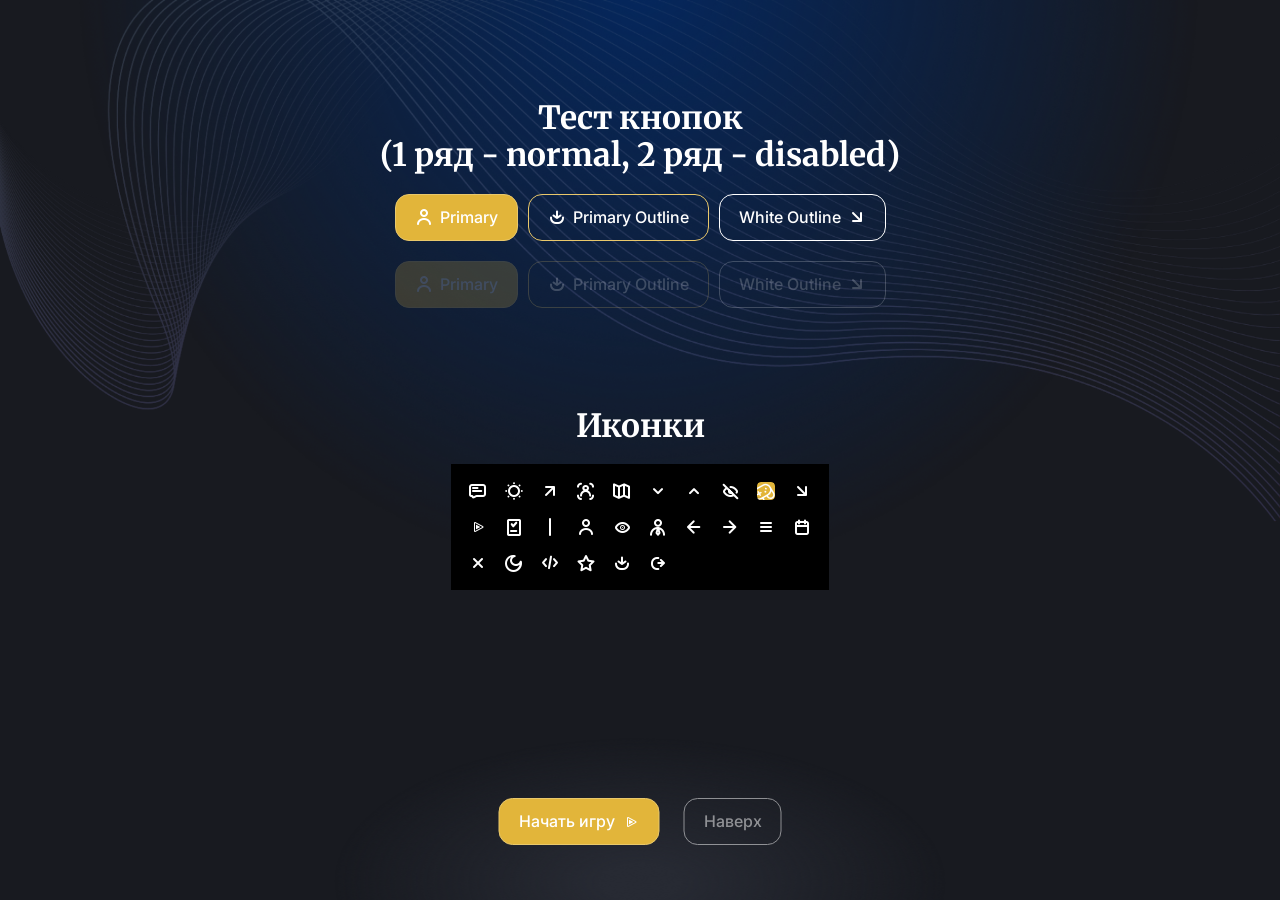
==== commit 14712fe9: "add play icon" ====
--- a/index.html
+++ b/index.html
@@ -8,6 +8,7 @@
 	<meta name="description" content="Мы проект с серверами на основе RolePlay. Средневековый сервер - Миртан.">
 	<meta name="keywords" content="Средневековый сервер, рп, roleplay, миртан, fullrp, Minecraft, майнкрафт">
 	<meta name="generator" content="Minefite | Mirtan (https://minefite.net/mirtan)">
+	<meta name="author" content="ExtraTeam (https://extrateam.ru)">
 
 	<meta name="viewport" content="width=device-width, initial-scale=1">
 	<meta name="color-scheme" content="dark">
@@ -15,7 +16,10 @@
 	<meta name="MobileOptimized" content="width">
 	<meta name="apple-mobile-web-app-capable" content="yes">
 
-	<meta name="author" content="Vadim Lavrinenko (https://saythe.ru/) & Alexey Rechkov (https://t.me/mrcotek)">
+	<!-- 
+		Верстка: Vadim Lavrinenko - https://saythe.ru
+		Дизайн: Alexey Rechkov - https://t.me/mrcotek
+	-->
 
 	<meta property="og:type" content="website">
 	<meta property="og:title" content="MINEFITE - РП проект Minecraft.">
@@ -119,6 +123,7 @@
 				<i class="icon-mark-down"></i>
 				<i class="icon-mark-up"></i>
 				<i class="icon-noview"></i>
+				<img src="./assets/images/play.svg" alt="">
 				<i class="icon-open-all"></i>
 				<i class="icon-play-start"></i>
 				<i class="icon-rulers"></i>
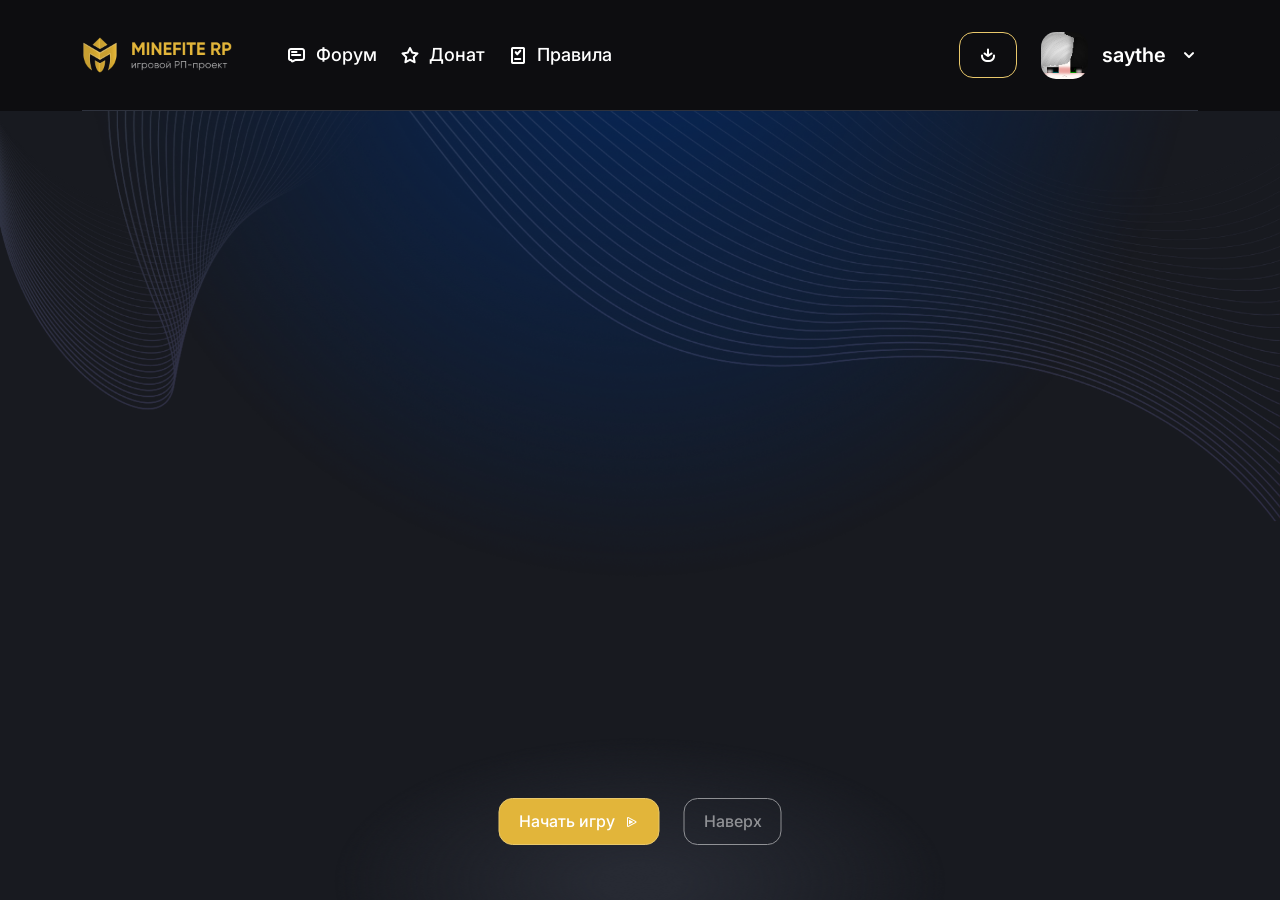
==== commit 129e999c: "сделал верх хеадера только базу" ====
--- a/index.html
+++ b/index.html
@@ -38,112 +38,57 @@
 <body>
 
 	<div class="wrapper">
+		<header class="header">
+			<div class="container-md">
+				<div class="header-top">
+					<a href="#" class="header-logo">
+						<img src="./assets/images/logo-with-text.png" alt="">
+					</a>
 
-		<style>
-			.test {
-				display: flex;
-				flex-direction: column;
-				gap: 20px;
-				margin: 100px auto;
+					<nav class="nav-header">
+						<a href="#" class="nav_link">
+							<i class="icon-forume"></i> Форум
+						</a>
+						<a href="#" class="nav_link">
+							<i class="icon-donate"></i> Донат
+						</a>
+						<a href="#" class="nav_link">
+							<i class="icon-rulers"></i> Правила
+						</a>
+					</nav>
 
-				h1 {
-					text-align: center;
-				}
+					<div class="header-login d-none">
+						<button class="button __outline __primary">
+							<i class="icon-download"></i> Загрузить лаунчер
+						</button>
+						<button class="button __primary">
+							<i class="icon-user"></i> Авторизация
+						</button>
+					</div>
 
-				div {
-					margin: auto;
-					display: flex;
-					gap: 10px;
-				}
-			}
+					<div class="header-login">
+						<button class="button __outline __primary">
+							<i class="icon-download"></i>
+						</button>
 
-			.test2 {
-				display: flex;
-				flex-direction: column;
-				gap: 20px;
-				margin: 0px auto;
+						<button class="header-user">
+							<img src="./assets/images/head.png" alt="" class="header-user_head">
+							<p class="header-user_name">saythe</p>
+							<i class="icon-mark-down"></i>
+						</button>
+					</div>
 
-				h1 {
-					text-align: center;
-				}
+					<div class="header-burger">
+						<button class="button __outline __white __opacity">
+							<i class="icon-burger"></i>
+						</button>
+					</div>
+				</div>
 
-				div {
-					margin: auto;
-					display: grid;
-					grid-template-columns: repeat(10, 1fr);
-					gap: 18px;
-					background: #000;
-					padding: 18px;
+				<hr class="header-hr">
 
-					i {
-						color: #fff;
-						font-size: 18px;
-					}
-				}
-			}
-		</style>
-
-		<div class="test">
-			<h1 class="font-another">Тест кнопок<br>(1 ряд - normal, 2 ряд - disabled)</h1>
-
-			<div>
-				<button class="button __primary">
-					<i class="icon-user"></i> Primary
-				</button>
-				<button class="button __outline __primary">
-					<i class="icon-download"></i> Primary Outline
-				</button>
-				<button class="button __outline __white">
-					White Outline <i class="icon-open-all"></i>
-				</button>
 			</div>
-
-			<div>
-				<button class="button __primary __disabled">
-					<i class="icon-user"></i> Primary
-				</button>
-				<button class="button __outline __primary __disabled">
-					<i class="icon-download"></i> Primary Outline
-				</button>
-				<button class="button __outline __white __disabled">
-					White Outline <i class="icon-open-all"></i>
-				</button>
-			</div>
-		</div>
-
-		<div class="test2">
-			<h1 class="font-another">Иконки</h1>
-
-			<div>
-				<i class="icon-forume"></i>
-				<i class="icon-light"></i>
-				<i class="icon-link"></i>
-				<i class="icon-lk"></i>
-				<i class="icon-map"></i>
-				<i class="icon-mark-down"></i>
-				<i class="icon-mark-up"></i>
-				<i class="icon-noview"></i>
-				<img src="./assets/images/play.svg" alt="">
-				<i class="icon-open-all"></i>
-				<i class="icon-play-start"></i>
-				<i class="icon-rulers"></i>
-				<i class="icon-separation"></i>
-				<i class="icon-user"></i>
-				<i class="icon-view"></i>
-				<i class="icon-admin-panel"></i>
-				<i class="icon-arrow-left"></i>
-				<i class="icon-arrow-right"></i>
-				<i class="icon-burger"></i>
-				<i class="icon-calendar"></i>
-				<i class="icon-close"></i>
-				<i class="icon-dark"></i>
-				<i class="icon-dev"></i>
-				<i class="icon-donate"></i>
-				<i class="icon-download"></i>
-				<i class="icon-exit"></i>
-			</div>
-		</div>
-
+		</header>
 
 		<div class="bottom-buttons">
 			<a href="#" class="button __primary">
--- a/assets/css/styles.css
+++ b/assets/css/styles.css
@@ -1,9 +1,9 @@
-@import"https://fonts.googleapis.com/css2?family=Inter:ital,opsz,wght@0,14..32,100..900;1,14..32,100..900&family=Merriweather:ital,wght@0,300;0,400;0,700;0,900;1,300;1,400;1,700;1,900&display=swap";@font-face{font-family:"minefite";src:url("../fonts/icons/minefite.eot?v5zd9h");src:url("../fonts/icons/minefite.eot?v5zd9h#iefix") format("embedded-opentype"),url("../fonts/icons/minefite.ttf?v5zd9h") format("truetype"),url("../fonts/icons/minefite.woff?v5zd9h") format("woff"),url("../fonts/icons/minefite.svg?v5zd9h#minefite") format("svg");font-weight:normal;font-style:normal;font-display:block}[class^=icon-],[class*=" icon-"]{font-family:"minefite" !important;speak:never;font-style:normal;font-weight:normal;font-variant:normal;text-transform:none;line-height:1;-webkit-font-smoothing:antialiased;-moz-osx-font-smoothing:grayscale}.icon-forume:before{content:""}.icon-light:before{content:""}.icon-link:before{content:""}.icon-lk:before{content:""}.icon-map:before{content:""}.icon-mark-down:before{content:""}.icon-mark-up:before{content:""}.icon-noview:before{content:""}.icon-open-all:before{content:""}.icon-play-start:before{content:""}.icon-rulers:before{content:""}.icon-separation:before{content:""}.icon-user:before{content:""}.icon-view:before{content:""}.icon-admin-panel:before{content:""}.icon-arrow-left:before{content:""}.icon-arrow-right:before{content:""}.icon-burger:before{content:""}.icon-calendar:before{content:""}.icon-close:before{content:""}.icon-dark:before{content:""}.icon-dev:before{content:""}.icon-donate:before{content:""}.icon-download:before{content:""}.icon-exit:before{content:""}.w-fit-content{width:-moz-fit-content !important;width:fit-content !important}.font-another{font-family:"Merriweather",sans-serif}/*!
+@import"https://fonts.googleapis.com/css2?family=Inter:ital,opsz,wght@0,14..32,100..900;1,14..32,100..900&family=Merriweather:ital,wght@0,300;0,400;0,700;0,900;1,300;1,400;1,700;1,900&display=swap";:root{--primary: 226, 181, 58;--primary-hover: 233, 200, 107;--primary-active: 192, 154, 49;--transition: 0.3s ease-in-out}@font-face{font-family:"minefite";src:url("../fonts/icons/minefite.eot?v5zd9h");src:url("../fonts/icons/minefite.eot?v5zd9h#iefix") format("embedded-opentype"),url("../fonts/icons/minefite.ttf?v5zd9h") format("truetype"),url("../fonts/icons/minefite.woff?v5zd9h") format("woff"),url("../fonts/icons/minefite.svg?v5zd9h#minefite") format("svg");font-weight:normal;font-style:normal;font-display:block}[class^=icon-],[class*=" icon-"]{font-family:"minefite" !important;speak:never;font-style:normal;font-weight:normal;font-variant:normal;text-transform:none;line-height:1;font-size:18px;-webkit-font-smoothing:antialiased;-moz-osx-font-smoothing:grayscale}.icon-forume:before{content:""}.icon-light:before{content:""}.icon-link:before{content:""}.icon-lk:before{content:""}.icon-map:before{content:""}.icon-mark-down:before{content:""}.icon-mark-up:before{content:""}.icon-noview:before{content:""}.icon-open-all:before{content:""}.icon-play-start:before{content:""}.icon-rulers:before{content:""}.icon-separation:before{content:""}.icon-user:before{content:""}.icon-view:before{content:""}.icon-admin-panel:before{content:""}.icon-arrow-left:before{content:""}.icon-arrow-right:before{content:""}.icon-burger:before{content:""}.icon-calendar:before{content:""}.icon-close:before{content:""}.icon-dark:before{content:""}.icon-dev:before{content:""}.icon-donate:before{content:""}.icon-download:before{content:""}.icon-exit:before{content:""}.w-fit-content{width:-moz-fit-content !important;width:fit-content !important}.font-another{font-family:"Merriweather",sans-serif}/*!
  * Bootstrap Utilities v5.3.3 (https://getbootstrap.com/)
  * Copyright 2011-2024 The Bootstrap Authors
  * Licensed under MIT (https://github.com/twbs/bootstrap/blob/main/LICENSE)
- */:root,[data-bs-theme=light]{--bs-blue: #0d6efd;--bs-indigo: #6610f2;--bs-purple: #6f42c1;--bs-pink: #d63384;--bs-red: #dc3545;--bs-orange: #fd7e14;--bs-yellow: #ffc107;--bs-green: #198754;--bs-teal: #20c997;--bs-cyan: #0dcaf0;--bs-black: #000;--bs-white: #fff;--bs-gray: #6c757d;--bs-gray-dark: #343a40;--bs-gray-100: #f8f9fa;--bs-gray-200: #e9ecef;--bs-gray-300: #dee2e6;--bs-gray-400: #ced4da;--bs-gray-500: #adb5bd;--bs-gray-600: #6c757d;--bs-gray-700: #495057;--bs-gray-800: #343a40;--bs-gray-900: #212529;--bs-primary: #0d6efd;--bs-secondary: #6c757d;--bs-success: #198754;--bs-info: #0dcaf0;--bs-warning: #ffc107;--bs-danger: #dc3545;--bs-light: #f8f9fa;--bs-dark: #212529;--bs-primary-rgb: 13, 110, 253;--bs-secondary-rgb: 108, 117, 125;--bs-success-rgb: 25, 135, 84;--bs-info-rgb: 13, 202, 240;--bs-warning-rgb: 255, 193, 7;--bs-danger-rgb: 220, 53, 69;--bs-light-rgb: 248, 249, 250;--bs-dark-rgb: 33, 37, 41;--bs-primary-text-emphasis: #052c65;--bs-secondary-text-emphasis: #2b2f32;--bs-success-text-emphasis: #0a3622;--bs-info-text-emphasis: #055160;--bs-warning-text-emphasis: #664d03;--bs-danger-text-emphasis: #58151c;--bs-light-text-emphasis: #495057;--bs-dark-text-emphasis: #495057;--bs-primary-bg-subtle: #cfe2ff;--bs-secondary-bg-subtle: #e2e3e5;--bs-success-bg-subtle: #d1e7dd;--bs-info-bg-subtle: #cff4fc;--bs-warning-bg-subtle: #fff3cd;--bs-danger-bg-subtle: #f8d7da;--bs-light-bg-subtle: #fcfcfd;--bs-dark-bg-subtle: #ced4da;--bs-primary-border-subtle: #9ec5fe;--bs-secondary-border-subtle: #c4c8cb;--bs-success-border-subtle: #a3cfbb;--bs-info-border-subtle: #9eeaf9;--bs-warning-border-subtle: #ffe69c;--bs-danger-border-subtle: #f1aeb5;--bs-light-border-subtle: #e9ecef;--bs-dark-border-subtle: #adb5bd;--bs-white-rgb: 255, 255, 255;--bs-black-rgb: 0, 0, 0;--bs-font-sans-serif: system-ui, -apple-system, "Segoe UI", Roboto, "Helvetica Neue", "Noto Sans", "Liberation Sans", Arial, sans-serif, "Apple Color Emoji", "Segoe UI Emoji", "Segoe UI Symbol", "Noto Color Emoji";--bs-font-monospace: SFMono-Regular, Menlo, Monaco, Consolas, "Liberation Mono", "Courier New", monospace;--bs-gradient: linear-gradient(180deg, rgba(255, 255, 255, 0.15), rgba(255, 255, 255, 0));--bs-body-font-family: var(--bs-font-sans-serif);--bs-body-font-size:1rem;--bs-body-font-weight: 400;--bs-body-line-height: 1.5;--bs-body-color: #212529;--bs-body-color-rgb: 33, 37, 41;--bs-body-bg: #fff;--bs-body-bg-rgb: 255, 255, 255;--bs-emphasis-color: #000;--bs-emphasis-color-rgb: 0, 0, 0;--bs-secondary-color: rgba(33, 37, 41, 0.75);--bs-secondary-color-rgb: 33, 37, 41;--bs-secondary-bg: #e9ecef;--bs-secondary-bg-rgb: 233, 236, 239;--bs-tertiary-color: rgba(33, 37, 41, 0.5);--bs-tertiary-color-rgb: 33, 37, 41;--bs-tertiary-bg: #f8f9fa;--bs-tertiary-bg-rgb: 248, 249, 250;--bs-heading-color: inherit;--bs-link-color: #0d6efd;--bs-link-color-rgb: 13, 110, 253;--bs-link-decoration: underline;--bs-link-hover-color: #0a58ca;--bs-link-hover-color-rgb: 10, 88, 202;--bs-code-color: #d63384;--bs-highlight-color: #212529;--bs-highlight-bg: #fff3cd;--bs-border-width: 1px;--bs-border-style: solid;--bs-border-color: #dee2e6;--bs-border-color-translucent: rgba(0, 0, 0, 0.175);--bs-border-radius: 0.375rem;--bs-border-radius-sm: 0.25rem;--bs-border-radius-lg: 0.5rem;--bs-border-radius-xl: 1rem;--bs-border-radius-xxl: 2rem;--bs-border-radius-2xl: var(--bs-border-radius-xxl);--bs-border-radius-pill: 50rem;--bs-box-shadow: 0 0.5rem 1rem rgba(0, 0, 0, 0.15);--bs-box-shadow-sm: 0 0.125rem 0.25rem rgba(0, 0, 0, 0.075);--bs-box-shadow-lg: 0 1rem 3rem rgba(0, 0, 0, 0.175);--bs-box-shadow-inset: inset 0 1px 2px rgba(0, 0, 0, 0.075);--bs-focus-ring-width: 0.25rem;--bs-focus-ring-opacity: 0.25;--bs-focus-ring-color: rgba(13, 110, 253, 0.25);--bs-form-valid-color: #198754;--bs-form-valid-border-color: #198754;--bs-form-invalid-color: #dc3545;--bs-form-invalid-border-color: #dc3545}[data-bs-theme=dark]{color-scheme:dark;--bs-body-color: #dee2e6;--bs-body-color-rgb: 222, 226, 230;--bs-body-bg: #212529;--bs-body-bg-rgb: 33, 37, 41;--bs-emphasis-color: #fff;--bs-emphasis-color-rgb: 255, 255, 255;--bs-secondary-color: rgba(222, 226, 230, 0.75);--bs-secondary-color-rgb: 222, 226, 230;--bs-secondary-bg: #343a40;--bs-secondary-bg-rgb: 52, 58, 64;--bs-tertiary-color: rgba(222, 226, 230, 0.5);--bs-tertiary-color-rgb: 222, 226, 230;--bs-tertiary-bg: #2b3035;--bs-tertiary-bg-rgb: 43, 48, 53;--bs-primary-text-emphasis: #6ea8fe;--bs-secondary-text-emphasis: #a7acb1;--bs-success-text-emphasis: #75b798;--bs-info-text-emphasis: #6edff6;--bs-warning-text-emphasis: #ffda6a;--bs-danger-text-emphasis: #ea868f;--bs-light-text-emphasis: #f8f9fa;--bs-dark-text-emphasis: #dee2e6;--bs-primary-bg-subtle: #031633;--bs-secondary-bg-subtle: #161719;--bs-success-bg-subtle: #051b11;--bs-info-bg-subtle: #032830;--bs-warning-bg-subtle: #332701;--bs-danger-bg-subtle: #2c0b0e;--bs-light-bg-subtle: #343a40;--bs-dark-bg-subtle: #1a1d20;--bs-primary-border-subtle: #084298;--bs-secondary-border-subtle: #41464b;--bs-success-border-subtle: #0f5132;--bs-info-border-subtle: #087990;--bs-warning-border-subtle: #997404;--bs-danger-border-subtle: #842029;--bs-light-border-subtle: #495057;--bs-dark-border-subtle: #343a40;--bs-heading-color: inherit;--bs-link-color: #6ea8fe;--bs-link-hover-color: #8bb9fe;--bs-link-color-rgb: 110, 168, 254;--bs-link-hover-color-rgb: 139, 185, 254;--bs-code-color: #e685b5;--bs-highlight-color: #dee2e6;--bs-highlight-bg: #664d03;--bs-border-color: #495057;--bs-border-color-translucent: rgba(255, 255, 255, 0.15);--bs-form-valid-color: #75b798;--bs-form-valid-border-color: #75b798;--bs-form-invalid-color: #ea868f;--bs-form-invalid-border-color: #ea868f}.clearfix::after{display:block;clear:both;content:""}.text-bg-primary{color:#fff !important;background-color:RGBA(var(--bs-primary-rgb), var(--bs-bg-opacity, 1)) !important}.text-bg-secondary{color:#fff !important;background-color:RGBA(var(--bs-secondary-rgb), var(--bs-bg-opacity, 1)) !important}.text-bg-success{color:#fff !important;background-color:RGBA(var(--bs-success-rgb), var(--bs-bg-opacity, 1)) !important}.text-bg-info{color:#000 !important;background-color:RGBA(var(--bs-info-rgb), var(--bs-bg-opacity, 1)) !important}.text-bg-warning{color:#000 !important;background-color:RGBA(var(--bs-warning-rgb), var(--bs-bg-opacity, 1)) !important}.text-bg-danger{color:#fff !important;background-color:RGBA(var(--bs-danger-rgb), var(--bs-bg-opacity, 1)) !important}.text-bg-light{color:#000 !important;background-color:RGBA(var(--bs-light-rgb), var(--bs-bg-opacity, 1)) !important}.text-bg-dark{color:#fff !important;background-color:RGBA(var(--bs-dark-rgb), var(--bs-bg-opacity, 1)) !important}.link-primary{color:RGBA(var(--bs-primary-rgb), var(--bs-link-opacity, 1)) !important;text-decoration-color:RGBA(var(--bs-primary-rgb), var(--bs-link-underline-opacity, 1)) !important}.link-primary:hover,.link-primary:focus{color:RGBA(10, 88, 202, var(--bs-link-opacity, 1)) !important;text-decoration-color:RGBA(10, 88, 202, var(--bs-link-underline-opacity, 1)) !important}.link-secondary{color:RGBA(var(--bs-secondary-rgb), var(--bs-link-opacity, 1)) !important;text-decoration-color:RGBA(var(--bs-secondary-rgb), var(--bs-link-underline-opacity, 1)) !important}.link-secondary:hover,.link-secondary:focus{color:RGBA(86, 94, 100, var(--bs-link-opacity, 1)) !important;text-decoration-color:RGBA(86, 94, 100, var(--bs-link-underline-opacity, 1)) !important}.link-success{color:RGBA(var(--bs-success-rgb), var(--bs-link-opacity, 1)) !important;text-decoration-color:RGBA(var(--bs-success-rgb), var(--bs-link-underline-opacity, 1)) !important}.link-success:hover,.link-success:focus{color:RGBA(20, 108, 67, var(--bs-link-opacity, 1)) !important;text-decoration-color:RGBA(20, 108, 67, var(--bs-link-underline-opacity, 1)) !important}.link-info{color:RGBA(var(--bs-info-rgb), var(--bs-link-opacity, 1)) !important;text-decoration-color:RGBA(var(--bs-info-rgb), var(--bs-link-underline-opacity, 1)) !important}.link-info:hover,.link-info:focus{color:RGBA(61, 213, 243, var(--bs-link-opacity, 1)) !important;text-decoration-color:RGBA(61, 213, 243, var(--bs-link-underline-opacity, 1)) !important}.link-warning{color:RGBA(var(--bs-warning-rgb), var(--bs-link-opacity, 1)) !important;text-decoration-color:RGBA(var(--bs-warning-rgb), var(--bs-link-underline-opacity, 1)) !important}.link-warning:hover,.link-warning:focus{color:RGBA(255, 205, 57, var(--bs-link-opacity, 1)) !important;text-decoration-color:RGBA(255, 205, 57, var(--bs-link-underline-opacity, 1)) !important}.link-danger{color:RGBA(var(--bs-danger-rgb), var(--bs-link-opacity, 1)) !important;text-decoration-color:RGBA(var(--bs-danger-rgb), var(--bs-link-underline-opacity, 1)) !important}.link-danger:hover,.link-danger:focus{color:RGBA(176, 42, 55, var(--bs-link-opacity, 1)) !important;text-decoration-color:RGBA(176, 42, 55, var(--bs-link-underline-opacity, 1)) !important}.link-light{color:RGBA(var(--bs-light-rgb), var(--bs-link-opacity, 1)) !important;text-decoration-color:RGBA(var(--bs-light-rgb), var(--bs-link-underline-opacity, 1)) !important}.link-light:hover,.link-light:focus{color:RGBA(249, 250, 251, var(--bs-link-opacity, 1)) !important;text-decoration-color:RGBA(249, 250, 251, var(--bs-link-underline-opacity, 1)) !important}.link-dark{color:RGBA(var(--bs-dark-rgb), var(--bs-link-opacity, 1)) !important;text-decoration-color:RGBA(var(--bs-dark-rgb), var(--bs-link-underline-opacity, 1)) !important}.link-dark:hover,.link-dark:focus{color:RGBA(26, 30, 33, var(--bs-link-opacity, 1)) !important;text-decoration-color:RGBA(26, 30, 33, var(--bs-link-underline-opacity, 1)) !important}.link-body-emphasis{color:RGBA(var(--bs-emphasis-color-rgb), var(--bs-link-opacity, 1)) !important;text-decoration-color:RGBA(var(--bs-emphasis-color-rgb), var(--bs-link-underline-opacity, 1)) !important}.link-body-emphasis:hover,.link-body-emphasis:focus{color:RGBA(var(--bs-emphasis-color-rgb), var(--bs-link-opacity, 0.75)) !important;text-decoration-color:RGBA(var(--bs-emphasis-color-rgb), var(--bs-link-underline-opacity, 0.75)) !important}.focus-ring:focus{outline:0;box-shadow:var(--bs-focus-ring-x, 0) var(--bs-focus-ring-y, 0) var(--bs-focus-ring-blur, 0) var(--bs-focus-ring-width) var(--bs-focus-ring-color)}.icon-link{display:inline-flex;gap:.375rem;align-items:center;text-decoration-color:rgba(var(--bs-link-color-rgb), var(--bs-link-opacity, 0.5));text-underline-offset:.25em;backface-visibility:hidden}.icon-link>.bi{flex-shrink:0;width:1em;height:1em;fill:currentcolor;transition:.2s ease-in-out transform}@media(prefers-reduced-motion: reduce){.icon-link>.bi{transition:none}}.icon-link-hover:hover>.bi,.icon-link-hover:focus-visible>.bi{transform:var(--bs-icon-link-transform, translate3d(0.25em, 0, 0))}.ratio{position:relative;width:100%}.ratio::before{display:block;padding-top:var(--bs-aspect-ratio);content:""}.ratio>*{position:absolute;top:0;left:0;width:100%;height:100%}.ratio-1x1{--bs-aspect-ratio: 100%}.ratio-4x3{--bs-aspect-ratio: 75%}.ratio-16x9{--bs-aspect-ratio: 56.25%}.ratio-21x9{--bs-aspect-ratio: 42.8571428571%}.fixed-top{position:fixed;top:0;right:0;left:0;z-index:1030}.fixed-bottom{position:fixed;right:0;bottom:0;left:0;z-index:1030}.sticky-top{position:sticky;top:0;z-index:1020}.sticky-bottom{position:sticky;bottom:0;z-index:1020}@media(min-width: 576px){.sticky-sm-top{position:sticky;top:0;z-index:1020}.sticky-sm-bottom{position:sticky;bottom:0;z-index:1020}}@media(min-width: 768px){.sticky-md-top{position:sticky;top:0;z-index:1020}.sticky-md-bottom{position:sticky;bottom:0;z-index:1020}}@media(min-width: 992px){.sticky-lg-top{position:sticky;top:0;z-index:1020}.sticky-lg-bottom{position:sticky;bottom:0;z-index:1020}}@media(min-width: 1200px){.sticky-xl-top{position:sticky;top:0;z-index:1020}.sticky-xl-bottom{position:sticky;bottom:0;z-index:1020}}@media(min-width: 1400px){.sticky-xxl-top{position:sticky;top:0;z-index:1020}.sticky-xxl-bottom{position:sticky;bottom:0;z-index:1020}}.hstack{display:flex;flex-direction:row;align-items:center;align-self:stretch}.vstack{display:flex;flex:1 1 auto;flex-direction:column;align-self:stretch}.visually-hidden,.visually-hidden-focusable:not(:focus):not(:focus-within){width:1px !important;height:1px !important;padding:0 !important;margin:-1px !important;overflow:hidden !important;clip:rect(0, 0, 0, 0) !important;white-space:nowrap !important;border:0 !important}.visually-hidden:not(caption),.visually-hidden-focusable:not(:focus):not(:focus-within):not(caption){position:absolute !important}.stretched-link::after{position:absolute;top:0;right:0;bottom:0;left:0;z-index:1;content:""}.text-truncate{overflow:hidden;text-overflow:ellipsis;white-space:nowrap}.vr{display:inline-block;align-self:stretch;width:var(--bs-border-width);min-height:1em;background-color:currentcolor;opacity:.25}.align-baseline{vertical-align:baseline !important}.align-top{vertical-align:top !important}.align-middle{vertical-align:middle !important}.align-bottom{vertical-align:bottom !important}.align-text-bottom{vertical-align:text-bottom !important}.align-text-top{vertical-align:text-top !important}.float-start{float:left !important}.float-end{float:right !important}.float-none{float:none !important}.object-fit-contain{-o-object-fit:contain !important;object-fit:contain !important}.object-fit-cover{-o-object-fit:cover !important;object-fit:cover !important}.object-fit-fill{-o-object-fit:fill !important;object-fit:fill !important}.object-fit-scale{-o-object-fit:scale-down !important;object-fit:scale-down !important}.object-fit-none{-o-object-fit:none !important;object-fit:none !important}.opacity-0{opacity:0 !important}.opacity-25{opacity:.25 !important}.opacity-50{opacity:.5 !important}.opacity-75{opacity:.75 !important}.opacity-100{opacity:1 !important}.overflow-auto{overflow:auto !important}.overflow-hidden{overflow:hidden !important}.overflow-visible{overflow:visible !important}.overflow-scroll{overflow:scroll !important}.overflow-x-auto{overflow-x:auto !important}.overflow-x-hidden{overflow-x:hidden !important}.overflow-x-visible{overflow-x:visible !important}.overflow-x-scroll{overflow-x:scroll !important}.overflow-y-auto{overflow-y:auto !important}.overflow-y-hidden{overflow-y:hidden !important}.overflow-y-visible{overflow-y:visible !important}.overflow-y-scroll{overflow-y:scroll !important}.d-inline{display:inline !important}.d-inline-block{display:inline-block !important}.d-block{display:block !important}.d-grid{display:grid !important}.d-inline-grid{display:inline-grid !important}.d-table{display:table !important}.d-table-row{display:table-row !important}.d-table-cell{display:table-cell !important}.d-flex{display:flex !important}.d-inline-flex{display:inline-flex !important}.d-none{display:none !important}.shadow{box-shadow:var(--bs-box-shadow) !important}.shadow-sm{box-shadow:var(--bs-box-shadow-sm) !important}.shadow-lg{box-shadow:var(--bs-box-shadow-lg) !important}.shadow-none{box-shadow:none !important}.focus-ring-primary{--bs-focus-ring-color: rgba(var(--bs-primary-rgb), var(--bs-focus-ring-opacity))}.focus-ring-secondary{--bs-focus-ring-color: rgba(var(--bs-secondary-rgb), var(--bs-focus-ring-opacity))}.focus-ring-success{--bs-focus-ring-color: rgba(var(--bs-success-rgb), var(--bs-focus-ring-opacity))}.focus-ring-info{--bs-focus-ring-color: rgba(var(--bs-info-rgb), var(--bs-focus-ring-opacity))}.focus-ring-warning{--bs-focus-ring-color: rgba(var(--bs-warning-rgb), var(--bs-focus-ring-opacity))}.focus-ring-danger{--bs-focus-ring-color: rgba(var(--bs-danger-rgb), var(--bs-focus-ring-opacity))}.focus-ring-light{--bs-focus-ring-color: rgba(var(--bs-light-rgb), var(--bs-focus-ring-opacity))}.focus-ring-dark{--bs-focus-ring-color: rgba(var(--bs-dark-rgb), var(--bs-focus-ring-opacity))}.position-static{position:static !important}.position-relative{position:relative !important}.position-absolute{position:absolute !important}.position-fixed{position:fixed !important}.position-sticky{position:sticky !important}.top-0{top:0 !important}.top-50{top:50% !important}.top-100{top:100% !important}.bottom-0{bottom:0 !important}.bottom-50{bottom:50% !important}.bottom-100{bottom:100% !important}.start-0{left:0 !important}.start-50{left:50% !important}.start-100{left:100% !important}.end-0{right:0 !important}.end-50{right:50% !important}.end-100{right:100% !important}.translate-middle{transform:translate(-50%, -50%) !important}.translate-middle-x{transform:translateX(-50%) !important}.translate-middle-y{transform:translateY(-50%) !important}.border{border:var(--bs-border-width) var(--bs-border-style) var(--bs-border-color) !important}.border-0{border:0 !important}.border-top{border-top:var(--bs-border-width) var(--bs-border-style) var(--bs-border-color) !important}.border-top-0{border-top:0 !important}.border-end{border-right:var(--bs-border-width) var(--bs-border-style) var(--bs-border-color) !important}.border-end-0{border-right:0 !important}.border-bottom{border-bottom:var(--bs-border-width) var(--bs-border-style) var(--bs-border-color) !important}.border-bottom-0{border-bottom:0 !important}.border-start{border-left:var(--bs-border-width) var(--bs-border-style) var(--bs-border-color) !important}.border-start-0{border-left:0 !important}.border-primary{--bs-border-opacity: 1;border-color:rgba(var(--bs-primary-rgb), var(--bs-border-opacity)) !important}.border-secondary{--bs-border-opacity: 1;border-color:rgba(var(--bs-secondary-rgb), var(--bs-border-opacity)) !important}.border-success{--bs-border-opacity: 1;border-color:rgba(var(--bs-success-rgb), var(--bs-border-opacity)) !important}.border-info{--bs-border-opacity: 1;border-color:rgba(var(--bs-info-rgb), var(--bs-border-opacity)) !important}.border-warning{--bs-border-opacity: 1;border-color:rgba(var(--bs-warning-rgb), var(--bs-border-opacity)) !important}.border-danger{--bs-border-opacity: 1;border-color:rgba(var(--bs-danger-rgb), var(--bs-border-opacity)) !important}.border-light{--bs-border-opacity: 1;border-color:rgba(var(--bs-light-rgb), var(--bs-border-opacity)) !important}.border-dark{--bs-border-opacity: 1;border-color:rgba(var(--bs-dark-rgb), var(--bs-border-opacity)) !important}.border-black{--bs-border-opacity: 1;border-color:rgba(var(--bs-black-rgb), var(--bs-border-opacity)) !important}.border-white{--bs-border-opacity: 1;border-color:rgba(var(--bs-white-rgb), var(--bs-border-opacity)) !important}.border-primary-subtle{border-color:var(--bs-primary-border-subtle) !important}.border-secondary-subtle{border-color:var(--bs-secondary-border-subtle) !important}.border-success-subtle{border-color:var(--bs-success-border-subtle) !important}.border-info-subtle{border-color:var(--bs-info-border-subtle) !important}.border-warning-subtle{border-color:var(--bs-warning-border-subtle) !important}.border-danger-subtle{border-color:var(--bs-danger-border-subtle) !important}.border-light-subtle{border-color:var(--bs-light-border-subtle) !important}.border-dark-subtle{border-color:var(--bs-dark-border-subtle) !important}.border-1{border-width:1px !important}.border-2{border-width:2px !important}.border-3{border-width:3px !important}.border-4{border-width:4px !important}.border-5{border-width:5px !important}.border-opacity-10{--bs-border-opacity: 0.1}.border-opacity-25{--bs-border-opacity: 0.25}.border-opacity-50{--bs-border-opacity: 0.5}.border-opacity-75{--bs-border-opacity: 0.75}.border-opacity-100{--bs-border-opacity: 1}.w-25{width:25% !important}.w-50{width:50% !important}.w-75{width:75% !important}.w-100{width:100% !important}.w-auto{width:auto !important}.mw-100{max-width:100% !important}.vw-100{width:100vw !important}.min-vw-100{min-width:100vw !important}.h-25{height:25% !important}.h-50{height:50% !important}.h-75{height:75% !important}.h-100{height:100% !important}.h-auto{height:auto !important}.mh-100{max-height:100% !important}.vh-100{height:100vh !important}.min-vh-100{min-height:100vh !important}.flex-fill{flex:1 1 auto !important}.flex-row{flex-direction:row !important}.flex-column{flex-direction:column !important}.flex-row-reverse{flex-direction:row-reverse !important}.flex-column-reverse{flex-direction:column-reverse !important}.flex-grow-0{flex-grow:0 !important}.flex-grow-1{flex-grow:1 !important}.flex-shrink-0{flex-shrink:0 !important}.flex-shrink-1{flex-shrink:1 !important}.flex-wrap{flex-wrap:wrap !important}.flex-nowrap{flex-wrap:nowrap !important}.flex-wrap-reverse{flex-wrap:wrap-reverse !important}.justify-content-start{justify-content:flex-start !important}.justify-content-end{justify-content:flex-end !important}.justify-content-center{justify-content:center !important}.justify-content-between{justify-content:space-between !important}.justify-content-around{justify-content:space-around !important}.justify-content-evenly{justify-content:space-evenly !important}.align-items-start{align-items:flex-start !important}.align-items-end{align-items:flex-end !important}.align-items-center{align-items:center !important}.align-items-baseline{align-items:baseline !important}.align-items-stretch{align-items:stretch !important}.align-content-start{align-content:flex-start !important}.align-content-end{align-content:flex-end !important}.align-content-center{align-content:center !important}.align-content-between{align-content:space-between !important}.align-content-around{align-content:space-around !important}.align-content-stretch{align-content:stretch !important}.align-self-auto{align-self:auto !important}.align-self-start{align-self:flex-start !important}.align-self-end{align-self:flex-end !important}.align-self-center{align-self:center !important}.align-self-baseline{align-self:baseline !important}.align-self-stretch{align-self:stretch !important}.order-first{order:-1 !important}.order-0{order:0 !important}.order-1{order:1 !important}.order-2{order:2 !important}.order-3{order:3 !important}.order-4{order:4 !important}.order-5{order:5 !important}.order-last{order:6 !important}.m-0{margin:0 !important}.m-1{margin:.25rem !important}.m-2{margin:.5rem !important}.m-3{margin:1rem !important}.m-4{margin:1.5rem !important}.m-5{margin:3rem !important}.m-auto{margin:auto !important}.mx-0{margin-right:0 !important;margin-left:0 !important}.mx-1{margin-right:.25rem !important;margin-left:.25rem !important}.mx-2{margin-right:.5rem !important;margin-left:.5rem !important}.mx-3{margin-right:1rem !important;margin-left:1rem !important}.mx-4{margin-right:1.5rem !important;margin-left:1.5rem !important}.mx-5{margin-right:3rem !important;margin-left:3rem !important}.mx-auto{margin-right:auto !important;margin-left:auto !important}.my-0{margin-top:0 !important;margin-bottom:0 !important}.my-1{margin-top:.25rem !important;margin-bottom:.25rem !important}.my-2{margin-top:.5rem !important;margin-bottom:.5rem !important}.my-3{margin-top:1rem !important;margin-bottom:1rem !important}.my-4{margin-top:1.5rem !important;margin-bottom:1.5rem !important}.my-5{margin-top:3rem !important;margin-bottom:3rem !important}.my-auto{margin-top:auto !important;margin-bottom:auto !important}.mt-0{margin-top:0 !important}.mt-1{margin-top:.25rem !important}.mt-2{margin-top:.5rem !important}.mt-3{margin-top:1rem !important}.mt-4{margin-top:1.5rem !important}.mt-5{margin-top:3rem !important}.mt-auto{margin-top:auto !important}.me-0{margin-right:0 !important}.me-1{margin-right:.25rem !important}.me-2{margin-right:.5rem !important}.me-3{margin-right:1rem !important}.me-4{margin-right:1.5rem !important}.me-5{margin-right:3rem !important}.me-auto{margin-right:auto !important}.mb-0{margin-bottom:0 !important}.mb-1{margin-bottom:.25rem !important}.mb-2{margin-bottom:.5rem !important}.mb-3{margin-bottom:1rem !important}.mb-4{margin-bottom:1.5rem !important}.mb-5{margin-bottom:3rem !important}.mb-auto{margin-bottom:auto !important}.ms-0{margin-left:0 !important}.ms-1{margin-left:.25rem !important}.ms-2{margin-left:.5rem !important}.ms-3{margin-left:1rem !important}.ms-4{margin-left:1.5rem !important}.ms-5{margin-left:3rem !important}.ms-auto{margin-left:auto !important}.p-0{padding:0 !important}.p-1{padding:.25rem !important}.p-2{padding:.5rem !important}.p-3{padding:1rem !important}.p-4{padding:1.5rem !important}.p-5{padding:3rem !important}.px-0{padding-right:0 !important;padding-left:0 !important}.px-1{padding-right:.25rem !important;padding-left:.25rem !important}.px-2{padding-right:.5rem !important;padding-left:.5rem !important}.px-3{padding-right:1rem !important;padding-left:1rem !important}.px-4{padding-right:1.5rem !important;padding-left:1.5rem !important}.px-5{padding-right:3rem !important;padding-left:3rem !important}.py-0{padding-top:0 !important;padding-bottom:0 !important}.py-1{padding-top:.25rem !important;padding-bottom:.25rem !important}.py-2{padding-top:.5rem !important;padding-bottom:.5rem !important}.py-3{padding-top:1rem !important;padding-bottom:1rem !important}.py-4{padding-top:1.5rem !important;padding-bottom:1.5rem !important}.py-5{padding-top:3rem !important;padding-bottom:3rem !important}.pt-0{padding-top:0 !important}.pt-1{padding-top:.25rem !important}.pt-2{padding-top:.5rem !important}.pt-3{padding-top:1rem !important}.pt-4{padding-top:1.5rem !important}.pt-5{padding-top:3rem !important}.pe-0{padding-right:0 !important}.pe-1{padding-right:.25rem !important}.pe-2{padding-right:.5rem !important}.pe-3{padding-right:1rem !important}.pe-4{padding-right:1.5rem !important}.pe-5{padding-right:3rem !important}.pb-0{padding-bottom:0 !important}.pb-1{padding-bottom:.25rem !important}.pb-2{padding-bottom:.5rem !important}.pb-3{padding-bottom:1rem !important}.pb-4{padding-bottom:1.5rem !important}.pb-5{padding-bottom:3rem !important}.ps-0{padding-left:0 !important}.ps-1{padding-left:.25rem !important}.ps-2{padding-left:.5rem !important}.ps-3{padding-left:1rem !important}.ps-4{padding-left:1.5rem !important}.ps-5{padding-left:3rem !important}.gap-0{gap:0 !important}.gap-1{gap:.25rem !important}.gap-2{gap:.5rem !important}.gap-3{gap:1rem !important}.gap-4{gap:1.5rem !important}.gap-5{gap:3rem !important}.row-gap-0{row-gap:0 !important}.row-gap-1{row-gap:.25rem !important}.row-gap-2{row-gap:.5rem !important}.row-gap-3{row-gap:1rem !important}.row-gap-4{row-gap:1.5rem !important}.row-gap-5{row-gap:3rem !important}.column-gap-0{-moz-column-gap:0 !important;column-gap:0 !important}.column-gap-1{-moz-column-gap:.25rem !important;column-gap:.25rem !important}.column-gap-2{-moz-column-gap:.5rem !important;column-gap:.5rem !important}.column-gap-3{-moz-column-gap:1rem !important;column-gap:1rem !important}.column-gap-4{-moz-column-gap:1.5rem !important;column-gap:1.5rem !important}.column-gap-5{-moz-column-gap:3rem !important;column-gap:3rem !important}.font-monospace{font-family:var(--bs-font-monospace) !important}.fs-1{font-size:calc(1.375rem + 1.5vw) !important}.fs-2{font-size:calc(1.325rem + 0.9vw) !important}.fs-3{font-size:calc(1.3rem + 0.6vw) !important}.fs-4{font-size:calc(1.275rem + 0.3vw) !important}.fs-5{font-size:1.25rem !important}.fs-6{font-size:1rem !important}.fst-italic{font-style:italic !important}.fst-normal{font-style:normal !important}.fw-lighter{font-weight:lighter !important}.fw-light{font-weight:300 !important}.fw-normal{font-weight:400 !important}.fw-medium{font-weight:500 !important}.fw-semibold{font-weight:600 !important}.fw-bold{font-weight:700 !important}.fw-bolder{font-weight:bolder !important}.lh-1{line-height:1 !important}.lh-sm{line-height:1.25 !important}.lh-base{line-height:1.5 !important}.lh-lg{line-height:2 !important}.text-start{text-align:left !important}.text-end{text-align:right !important}.text-center{text-align:center !important}.text-decoration-none{text-decoration:none !important}.text-decoration-underline{text-decoration:underline !important}.text-decoration-line-through{text-decoration:line-through !important}.text-lowercase{text-transform:lowercase !important}.text-uppercase{text-transform:uppercase !important}.text-capitalize{text-transform:capitalize !important}.text-wrap{white-space:normal !important}.text-nowrap{white-space:nowrap !important}.text-break{word-wrap:break-word !important;word-break:break-word !important}.text-primary{--bs-text-opacity: 1;color:rgba(var(--bs-primary-rgb), var(--bs-text-opacity)) !important}.text-secondary{--bs-text-opacity: 1;color:rgba(var(--bs-secondary-rgb), var(--bs-text-opacity)) !important}.text-success{--bs-text-opacity: 1;color:rgba(var(--bs-success-rgb), var(--bs-text-opacity)) !important}.text-info{--bs-text-opacity: 1;color:rgba(var(--bs-info-rgb), var(--bs-text-opacity)) !important}.text-warning{--bs-text-opacity: 1;color:rgba(var(--bs-warning-rgb), var(--bs-text-opacity)) !important}.text-danger{--bs-text-opacity: 1;color:rgba(var(--bs-danger-rgb), var(--bs-text-opacity)) !important}.text-light{--bs-text-opacity: 1;color:rgba(var(--bs-light-rgb), var(--bs-text-opacity)) !important}.text-dark{--bs-text-opacity: 1;color:rgba(var(--bs-dark-rgb), var(--bs-text-opacity)) !important}.text-black{--bs-text-opacity: 1;color:rgba(var(--bs-black-rgb), var(--bs-text-opacity)) !important}.text-white{--bs-text-opacity: 1;color:rgba(var(--bs-white-rgb), var(--bs-text-opacity)) !important}.text-body{--bs-text-opacity: 1;color:rgba(var(--bs-body-color-rgb), var(--bs-text-opacity)) !important}.text-muted{--bs-text-opacity: 1;color:var(--bs-secondary-color) !important}.text-black-50{--bs-text-opacity: 1;color:rgba(0,0,0,.5) !important}.text-white-50{--bs-text-opacity: 1;color:rgba(255,255,255,.5) !important}.text-body-secondary{--bs-text-opacity: 1;color:var(--bs-secondary-color) !important}.text-body-tertiary{--bs-text-opacity: 1;color:var(--bs-tertiary-color) !important}.text-body-emphasis{--bs-text-opacity: 1;color:var(--bs-emphasis-color) !important}.text-reset{--bs-text-opacity: 1;color:inherit !important}.text-opacity-25{--bs-text-opacity: 0.25}.text-opacity-50{--bs-text-opacity: 0.5}.text-opacity-75{--bs-text-opacity: 0.75}.text-opacity-100{--bs-text-opacity: 1}.text-primary-emphasis{color:var(--bs-primary-text-emphasis) !important}.text-secondary-emphasis{color:var(--bs-secondary-text-emphasis) !important}.text-success-emphasis{color:var(--bs-success-text-emphasis) !important}.text-info-emphasis{color:var(--bs-info-text-emphasis) !important}.text-warning-emphasis{color:var(--bs-warning-text-emphasis) !important}.text-danger-emphasis{color:var(--bs-danger-text-emphasis) !important}.text-light-emphasis{color:var(--bs-light-text-emphasis) !important}.text-dark-emphasis{color:var(--bs-dark-text-emphasis) !important}.link-opacity-10{--bs-link-opacity: 0.1}.link-opacity-10-hover:hover{--bs-link-opacity: 0.1}.link-opacity-25{--bs-link-opacity: 0.25}.link-opacity-25-hover:hover{--bs-link-opacity: 0.25}.link-opacity-50{--bs-link-opacity: 0.5}.link-opacity-50-hover:hover{--bs-link-opacity: 0.5}.link-opacity-75{--bs-link-opacity: 0.75}.link-opacity-75-hover:hover{--bs-link-opacity: 0.75}.link-opacity-100{--bs-link-opacity: 1}.link-opacity-100-hover:hover{--bs-link-opacity: 1}.link-offset-1{text-underline-offset:.125em !important}.link-offset-1-hover:hover{text-underline-offset:.125em !important}.link-offset-2{text-underline-offset:.25em !important}.link-offset-2-hover:hover{text-underline-offset:.25em !important}.link-offset-3{text-underline-offset:.375em !important}.link-offset-3-hover:hover{text-underline-offset:.375em !important}.link-underline-primary{--bs-link-underline-opacity: 1;text-decoration-color:rgba(var(--bs-primary-rgb), var(--bs-link-underline-opacity)) !important}.link-underline-secondary{--bs-link-underline-opacity: 1;text-decoration-color:rgba(var(--bs-secondary-rgb), var(--bs-link-underline-opacity)) !important}.link-underline-success{--bs-link-underline-opacity: 1;text-decoration-color:rgba(var(--bs-success-rgb), var(--bs-link-underline-opacity)) !important}.link-underline-info{--bs-link-underline-opacity: 1;text-decoration-color:rgba(var(--bs-info-rgb), var(--bs-link-underline-opacity)) !important}.link-underline-warning{--bs-link-underline-opacity: 1;text-decoration-color:rgba(var(--bs-warning-rgb), var(--bs-link-underline-opacity)) !important}.link-underline-danger{--bs-link-underline-opacity: 1;text-decoration-color:rgba(var(--bs-danger-rgb), var(--bs-link-underline-opacity)) !important}.link-underline-light{--bs-link-underline-opacity: 1;text-decoration-color:rgba(var(--bs-light-rgb), var(--bs-link-underline-opacity)) !important}.link-underline-dark{--bs-link-underline-opacity: 1;text-decoration-color:rgba(var(--bs-dark-rgb), var(--bs-link-underline-opacity)) !important}.link-underline{--bs-link-underline-opacity: 1;text-decoration-color:rgba(var(--bs-link-color-rgb), var(--bs-link-underline-opacity, 1)) !important}.link-underline-opacity-0{--bs-link-underline-opacity: 0}.link-underline-opacity-0-hover:hover{--bs-link-underline-opacity: 0}.link-underline-opacity-10{--bs-link-underline-opacity: 0.1}.link-underline-opacity-10-hover:hover{--bs-link-underline-opacity: 0.1}.link-underline-opacity-25{--bs-link-underline-opacity: 0.25}.link-underline-opacity-25-hover:hover{--bs-link-underline-opacity: 0.25}.link-underline-opacity-50{--bs-link-underline-opacity: 0.5}.link-underline-opacity-50-hover:hover{--bs-link-underline-opacity: 0.5}.link-underline-opacity-75{--bs-link-underline-opacity: 0.75}.link-underline-opacity-75-hover:hover{--bs-link-underline-opacity: 0.75}.link-underline-opacity-100{--bs-link-underline-opacity: 1}.link-underline-opacity-100-hover:hover{--bs-link-underline-opacity: 1}.bg-primary{--bs-bg-opacity: 1;background-color:rgba(var(--bs-primary-rgb), var(--bs-bg-opacity)) !important}.bg-secondary{--bs-bg-opacity: 1;background-color:rgba(var(--bs-secondary-rgb), var(--bs-bg-opacity)) !important}.bg-success{--bs-bg-opacity: 1;background-color:rgba(var(--bs-success-rgb), var(--bs-bg-opacity)) !important}.bg-info{--bs-bg-opacity: 1;background-color:rgba(var(--bs-info-rgb), var(--bs-bg-opacity)) !important}.bg-warning{--bs-bg-opacity: 1;background-color:rgba(var(--bs-warning-rgb), var(--bs-bg-opacity)) !important}.bg-danger{--bs-bg-opacity: 1;background-color:rgba(var(--bs-danger-rgb), var(--bs-bg-opacity)) !important}.bg-light{--bs-bg-opacity: 1;background-color:rgba(var(--bs-light-rgb), var(--bs-bg-opacity)) !important}.bg-dark{--bs-bg-opacity: 1;background-color:rgba(var(--bs-dark-rgb), var(--bs-bg-opacity)) !important}.bg-black{--bs-bg-opacity: 1;background-color:rgba(var(--bs-black-rgb), var(--bs-bg-opacity)) !important}.bg-white{--bs-bg-opacity: 1;background-color:rgba(var(--bs-white-rgb), var(--bs-bg-opacity)) !important}.bg-body{--bs-bg-opacity: 1;background-color:rgba(var(--bs-body-bg-rgb), var(--bs-bg-opacity)) !important}.bg-transparent{--bs-bg-opacity: 1;background-color:rgba(0,0,0,0) !important}.bg-body-secondary{--bs-bg-opacity: 1;background-color:rgba(var(--bs-secondary-bg-rgb), var(--bs-bg-opacity)) !important}.bg-body-tertiary{--bs-bg-opacity: 1;background-color:rgba(var(--bs-tertiary-bg-rgb), var(--bs-bg-opacity)) !important}.bg-opacity-10{--bs-bg-opacity: 0.1}.bg-opacity-25{--bs-bg-opacity: 0.25}.bg-opacity-50{--bs-bg-opacity: 0.5}.bg-opacity-75{--bs-bg-opacity: 0.75}.bg-opacity-100{--bs-bg-opacity: 1}.bg-primary-subtle{background-color:var(--bs-primary-bg-subtle) !important}.bg-secondary-subtle{background-color:var(--bs-secondary-bg-subtle) !important}.bg-success-subtle{background-color:var(--bs-success-bg-subtle) !important}.bg-info-subtle{background-color:var(--bs-info-bg-subtle) !important}.bg-warning-subtle{background-color:var(--bs-warning-bg-subtle) !important}.bg-danger-subtle{background-color:var(--bs-danger-bg-subtle) !important}.bg-light-subtle{background-color:var(--bs-light-bg-subtle) !important}.bg-dark-subtle{background-color:var(--bs-dark-bg-subtle) !important}.bg-gradient{background-image:var(--bs-gradient) !important}.user-select-all{-webkit-user-select:all !important;-moz-user-select:all !important;user-select:all !important}.user-select-auto{-webkit-user-select:auto !important;-moz-user-select:auto !important;user-select:auto !important}.user-select-none{-webkit-user-select:none !important;-moz-user-select:none !important;user-select:none !important}.pe-none{pointer-events:none !important}.pe-auto{pointer-events:auto !important}.rounded{border-radius:var(--bs-border-radius) !important}.rounded-0{border-radius:0 !important}.rounded-1{border-radius:var(--bs-border-radius-sm) !important}.rounded-2{border-radius:var(--bs-border-radius) !important}.rounded-3{border-radius:var(--bs-border-radius-lg) !important}.rounded-4{border-radius:var(--bs-border-radius-xl) !important}.rounded-5{border-radius:var(--bs-border-radius-xxl) !important}.rounded-circle{border-radius:50% !important}.rounded-pill{border-radius:var(--bs-border-radius-pill) !important}.rounded-top{border-top-left-radius:var(--bs-border-radius) !important;border-top-right-radius:var(--bs-border-radius) !important}.rounded-top-0{border-top-left-radius:0 !important;border-top-right-radius:0 !important}.rounded-top-1{border-top-left-radius:var(--bs-border-radius-sm) !important;border-top-right-radius:var(--bs-border-radius-sm) !important}.rounded-top-2{border-top-left-radius:var(--bs-border-radius) !important;border-top-right-radius:var(--bs-border-radius) !important}.rounded-top-3{border-top-left-radius:var(--bs-border-radius-lg) !important;border-top-right-radius:var(--bs-border-radius-lg) !important}.rounded-top-4{border-top-left-radius:var(--bs-border-radius-xl) !important;border-top-right-radius:var(--bs-border-radius-xl) !important}.rounded-top-5{border-top-left-radius:var(--bs-border-radius-xxl) !important;border-top-right-radius:var(--bs-border-radius-xxl) !important}.rounded-top-circle{border-top-left-radius:50% !important;border-top-right-radius:50% !important}.rounded-top-pill{border-top-left-radius:var(--bs-border-radius-pill) !important;border-top-right-radius:var(--bs-border-radius-pill) !important}.rounded-end{border-top-right-radius:var(--bs-border-radius) !important;border-bottom-right-radius:var(--bs-border-radius) !important}.rounded-end-0{border-top-right-radius:0 !important;border-bottom-right-radius:0 !important}.rounded-end-1{border-top-right-radius:var(--bs-border-radius-sm) !important;border-bottom-right-radius:var(--bs-border-radius-sm) !important}.rounded-end-2{border-top-right-radius:var(--bs-border-radius) !important;border-bottom-right-radius:var(--bs-border-radius) !important}.rounded-end-3{border-top-right-radius:var(--bs-border-radius-lg) !important;border-bottom-right-radius:var(--bs-border-radius-lg) !important}.rounded-end-4{border-top-right-radius:var(--bs-border-radius-xl) !important;border-bottom-right-radius:var(--bs-border-radius-xl) !important}.rounded-end-5{border-top-right-radius:var(--bs-border-radius-xxl) !important;border-bottom-right-radius:var(--bs-border-radius-xxl) !important}.rounded-end-circle{border-top-right-radius:50% !important;border-bottom-right-radius:50% !important}.rounded-end-pill{border-top-right-radius:var(--bs-border-radius-pill) !important;border-bottom-right-radius:var(--bs-border-radius-pill) !important}.rounded-bottom{border-bottom-right-radius:var(--bs-border-radius) !important;border-bottom-left-radius:var(--bs-border-radius) !important}.rounded-bottom-0{border-bottom-right-radius:0 !important;border-bottom-left-radius:0 !important}.rounded-bottom-1{border-bottom-right-radius:var(--bs-border-radius-sm) !important;border-bottom-left-radius:var(--bs-border-radius-sm) !important}.rounded-bottom-2{border-bottom-right-radius:var(--bs-border-radius) !important;border-bottom-left-radius:var(--bs-border-radius) !important}.rounded-bottom-3{border-bottom-right-radius:var(--bs-border-radius-lg) !important;border-bottom-left-radius:var(--bs-border-radius-lg) !important}.rounded-bottom-4{border-bottom-right-radius:var(--bs-border-radius-xl) !important;border-bottom-left-radius:var(--bs-border-radius-xl) !important}.rounded-bottom-5{border-bottom-right-radius:var(--bs-border-radius-xxl) !important;border-bottom-left-radius:var(--bs-border-radius-xxl) !important}.rounded-bottom-circle{border-bottom-right-radius:50% !important;border-bottom-left-radius:50% !important}.rounded-bottom-pill{border-bottom-right-radius:var(--bs-border-radius-pill) !important;border-bottom-left-radius:var(--bs-border-radius-pill) !important}.rounded-start{border-bottom-left-radius:var(--bs-border-radius) !important;border-top-left-radius:var(--bs-border-radius) !important}.rounded-start-0{border-bottom-left-radius:0 !important;border-top-left-radius:0 !important}.rounded-start-1{border-bottom-left-radius:var(--bs-border-radius-sm) !important;border-top-left-radius:var(--bs-border-radius-sm) !important}.rounded-start-2{border-bottom-left-radius:var(--bs-border-radius) !important;border-top-left-radius:var(--bs-border-radius) !important}.rounded-start-3{border-bottom-left-radius:var(--bs-border-radius-lg) !important;border-top-left-radius:var(--bs-border-radius-lg) !important}.rounded-start-4{border-bottom-left-radius:var(--bs-border-radius-xl) !important;border-top-left-radius:var(--bs-border-radius-xl) !important}.rounded-start-5{border-bottom-left-radius:var(--bs-border-radius-xxl) !important;border-top-left-radius:var(--bs-border-radius-xxl) !important}.rounded-start-circle{border-bottom-left-radius:50% !important;border-top-left-radius:50% !important}.rounded-start-pill{border-bottom-left-radius:var(--bs-border-radius-pill) !important;border-top-left-radius:var(--bs-border-radius-pill) !important}.visible{visibility:visible !important}.invisible{visibility:hidden !important}.z-n1{z-index:-1 !important}.z-0{z-index:0 !important}.z-1{z-index:1 !important}.z-2{z-index:2 !important}.z-3{z-index:3 !important}@media(min-width: 576px){.float-sm-start{float:left !important}.float-sm-end{float:right !important}.float-sm-none{float:none !important}.object-fit-sm-contain{-o-object-fit:contain !important;object-fit:contain !important}.object-fit-sm-cover{-o-object-fit:cover !important;object-fit:cover !important}.object-fit-sm-fill{-o-object-fit:fill !important;object-fit:fill !important}.object-fit-sm-scale{-o-object-fit:scale-down !important;object-fit:scale-down !important}.object-fit-sm-none{-o-object-fit:none !important;object-fit:none !important}.d-sm-inline{display:inline !important}.d-sm-inline-block{display:inline-block !important}.d-sm-block{display:block !important}.d-sm-grid{display:grid !important}.d-sm-inline-grid{display:inline-grid !important}.d-sm-table{display:table !important}.d-sm-table-row{display:table-row !important}.d-sm-table-cell{display:table-cell !important}.d-sm-flex{display:flex !important}.d-sm-inline-flex{display:inline-flex !important}.d-sm-none{display:none !important}.flex-sm-fill{flex:1 1 auto !important}.flex-sm-row{flex-direction:row !important}.flex-sm-column{flex-direction:column !important}.flex-sm-row-reverse{flex-direction:row-reverse !important}.flex-sm-column-reverse{flex-direction:column-reverse !important}.flex-sm-grow-0{flex-grow:0 !important}.flex-sm-grow-1{flex-grow:1 !important}.flex-sm-shrink-0{flex-shrink:0 !important}.flex-sm-shrink-1{flex-shrink:1 !important}.flex-sm-wrap{flex-wrap:wrap !important}.flex-sm-nowrap{flex-wrap:nowrap !important}.flex-sm-wrap-reverse{flex-wrap:wrap-reverse !important}.justify-content-sm-start{justify-content:flex-start !important}.justify-content-sm-end{justify-content:flex-end !important}.justify-content-sm-center{justify-content:center !important}.justify-content-sm-between{justify-content:space-between !important}.justify-content-sm-around{justify-content:space-around !important}.justify-content-sm-evenly{justify-content:space-evenly !important}.align-items-sm-start{align-items:flex-start !important}.align-items-sm-end{align-items:flex-end !important}.align-items-sm-center{align-items:center !important}.align-items-sm-baseline{align-items:baseline !important}.align-items-sm-stretch{align-items:stretch !important}.align-content-sm-start{align-content:flex-start !important}.align-content-sm-end{align-content:flex-end !important}.align-content-sm-center{align-content:center !important}.align-content-sm-between{align-content:space-between !important}.align-content-sm-around{align-content:space-around !important}.align-content-sm-stretch{align-content:stretch !important}.align-self-sm-auto{align-self:auto !important}.align-self-sm-start{align-self:flex-start !important}.align-self-sm-end{align-self:flex-end !important}.align-self-sm-center{align-self:center !important}.align-self-sm-baseline{align-self:baseline !important}.align-self-sm-stretch{align-self:stretch !important}.order-sm-first{order:-1 !important}.order-sm-0{order:0 !important}.order-sm-1{order:1 !important}.order-sm-2{order:2 !important}.order-sm-3{order:3 !important}.order-sm-4{order:4 !important}.order-sm-5{order:5 !important}.order-sm-last{order:6 !important}.m-sm-0{margin:0 !important}.m-sm-1{margin:.25rem !important}.m-sm-2{margin:.5rem !important}.m-sm-3{margin:1rem !important}.m-sm-4{margin:1.5rem !important}.m-sm-5{margin:3rem !important}.m-sm-auto{margin:auto !important}.mx-sm-0{margin-right:0 !important;margin-left:0 !important}.mx-sm-1{margin-right:.25rem !important;margin-left:.25rem !important}.mx-sm-2{margin-right:.5rem !important;margin-left:.5rem !important}.mx-sm-3{margin-right:1rem !important;margin-left:1rem !important}.mx-sm-4{margin-right:1.5rem !important;margin-left:1.5rem !important}.mx-sm-5{margin-right:3rem !important;margin-left:3rem !important}.mx-sm-auto{margin-right:auto !important;margin-left:auto !important}.my-sm-0{margin-top:0 !important;margin-bottom:0 !important}.my-sm-1{margin-top:.25rem !important;margin-bottom:.25rem !important}.my-sm-2{margin-top:.5rem !important;margin-bottom:.5rem !important}.my-sm-3{margin-top:1rem !important;margin-bottom:1rem !important}.my-sm-4{margin-top:1.5rem !important;margin-bottom:1.5rem !important}.my-sm-5{margin-top:3rem !important;margin-bottom:3rem !important}.my-sm-auto{margin-top:auto !important;margin-bottom:auto !important}.mt-sm-0{margin-top:0 !important}.mt-sm-1{margin-top:.25rem !important}.mt-sm-2{margin-top:.5rem !important}.mt-sm-3{margin-top:1rem !important}.mt-sm-4{margin-top:1.5rem !important}.mt-sm-5{margin-top:3rem !important}.mt-sm-auto{margin-top:auto !important}.me-sm-0{margin-right:0 !important}.me-sm-1{margin-right:.25rem !important}.me-sm-2{margin-right:.5rem !important}.me-sm-3{margin-right:1rem !important}.me-sm-4{margin-right:1.5rem !important}.me-sm-5{margin-right:3rem !important}.me-sm-auto{margin-right:auto !important}.mb-sm-0{margin-bottom:0 !important}.mb-sm-1{margin-bottom:.25rem !important}.mb-sm-2{margin-bottom:.5rem !important}.mb-sm-3{margin-bottom:1rem !important}.mb-sm-4{margin-bottom:1.5rem !important}.mb-sm-5{margin-bottom:3rem !important}.mb-sm-auto{margin-bottom:auto !important}.ms-sm-0{margin-left:0 !important}.ms-sm-1{margin-left:.25rem !important}.ms-sm-2{margin-left:.5rem !important}.ms-sm-3{margin-left:1rem !important}.ms-sm-4{margin-left:1.5rem !important}.ms-sm-5{margin-left:3rem !important}.ms-sm-auto{margin-left:auto !important}.p-sm-0{padding:0 !important}.p-sm-1{padding:.25rem !important}.p-sm-2{padding:.5rem !important}.p-sm-3{padding:1rem !important}.p-sm-4{padding:1.5rem !important}.p-sm-5{padding:3rem !important}.px-sm-0{padding-right:0 !important;padding-left:0 !important}.px-sm-1{padding-right:.25rem !important;padding-left:.25rem !important}.px-sm-2{padding-right:.5rem !important;padding-left:.5rem !important}.px-sm-3{padding-right:1rem !important;padding-left:1rem !important}.px-sm-4{padding-right:1.5rem !important;padding-left:1.5rem !important}.px-sm-5{padding-right:3rem !important;padding-left:3rem !important}.py-sm-0{padding-top:0 !important;padding-bottom:0 !important}.py-sm-1{padding-top:.25rem !important;padding-bottom:.25rem !important}.py-sm-2{padding-top:.5rem !important;padding-bottom:.5rem !important}.py-sm-3{padding-top:1rem !important;padding-bottom:1rem !important}.py-sm-4{padding-top:1.5rem !important;padding-bottom:1.5rem !important}.py-sm-5{padding-top:3rem !important;padding-bottom:3rem !important}.pt-sm-0{padding-top:0 !important}.pt-sm-1{padding-top:.25rem !important}.pt-sm-2{padding-top:.5rem !important}.pt-sm-3{padding-top:1rem !important}.pt-sm-4{padding-top:1.5rem !important}.pt-sm-5{padding-top:3rem !important}.pe-sm-0{padding-right:0 !important}.pe-sm-1{padding-right:.25rem !important}.pe-sm-2{padding-right:.5rem !important}.pe-sm-3{padding-right:1rem !important}.pe-sm-4{padding-right:1.5rem !important}.pe-sm-5{padding-right:3rem !important}.pb-sm-0{padding-bottom:0 !important}.pb-sm-1{padding-bottom:.25rem !important}.pb-sm-2{padding-bottom:.5rem !important}.pb-sm-3{padding-bottom:1rem !important}.pb-sm-4{padding-bottom:1.5rem !important}.pb-sm-5{padding-bottom:3rem !important}.ps-sm-0{padding-left:0 !important}.ps-sm-1{padding-left:.25rem !important}.ps-sm-2{padding-left:.5rem !important}.ps-sm-3{padding-left:1rem !important}.ps-sm-4{padding-left:1.5rem !important}.ps-sm-5{padding-left:3rem !important}.gap-sm-0{gap:0 !important}.gap-sm-1{gap:.25rem !important}.gap-sm-2{gap:.5rem !important}.gap-sm-3{gap:1rem !important}.gap-sm-4{gap:1.5rem !important}.gap-sm-5{gap:3rem !important}.row-gap-sm-0{row-gap:0 !important}.row-gap-sm-1{row-gap:.25rem !important}.row-gap-sm-2{row-gap:.5rem !important}.row-gap-sm-3{row-gap:1rem !important}.row-gap-sm-4{row-gap:1.5rem !important}.row-gap-sm-5{row-gap:3rem !important}.column-gap-sm-0{-moz-column-gap:0 !important;column-gap:0 !important}.column-gap-sm-1{-moz-column-gap:.25rem !important;column-gap:.25rem !important}.column-gap-sm-2{-moz-column-gap:.5rem !important;column-gap:.5rem !important}.column-gap-sm-3{-moz-column-gap:1rem !important;column-gap:1rem !important}.column-gap-sm-4{-moz-column-gap:1.5rem !important;column-gap:1.5rem !important}.column-gap-sm-5{-moz-column-gap:3rem !important;column-gap:3rem !important}.text-sm-start{text-align:left !important}.text-sm-end{text-align:right !important}.text-sm-center{text-align:center !important}}@media(min-width: 768px){.float-md-start{float:left !important}.float-md-end{float:right !important}.float-md-none{float:none !important}.object-fit-md-contain{-o-object-fit:contain !important;object-fit:contain !important}.object-fit-md-cover{-o-object-fit:cover !important;object-fit:cover !important}.object-fit-md-fill{-o-object-fit:fill !important;object-fit:fill !important}.object-fit-md-scale{-o-object-fit:scale-down !important;object-fit:scale-down !important}.object-fit-md-none{-o-object-fit:none !important;object-fit:none !important}.d-md-inline{display:inline !important}.d-md-inline-block{display:inline-block !important}.d-md-block{display:block !important}.d-md-grid{display:grid !important}.d-md-inline-grid{display:inline-grid !important}.d-md-table{display:table !important}.d-md-table-row{display:table-row !important}.d-md-table-cell{display:table-cell !important}.d-md-flex{display:flex !important}.d-md-inline-flex{display:inline-flex !important}.d-md-none{display:none !important}.flex-md-fill{flex:1 1 auto !important}.flex-md-row{flex-direction:row !important}.flex-md-column{flex-direction:column !important}.flex-md-row-reverse{flex-direction:row-reverse !important}.flex-md-column-reverse{flex-direction:column-reverse !important}.flex-md-grow-0{flex-grow:0 !important}.flex-md-grow-1{flex-grow:1 !important}.flex-md-shrink-0{flex-shrink:0 !important}.flex-md-shrink-1{flex-shrink:1 !important}.flex-md-wrap{flex-wrap:wrap !important}.flex-md-nowrap{flex-wrap:nowrap !important}.flex-md-wrap-reverse{flex-wrap:wrap-reverse !important}.justify-content-md-start{justify-content:flex-start !important}.justify-content-md-end{justify-content:flex-end !important}.justify-content-md-center{justify-content:center !important}.justify-content-md-between{justify-content:space-between !important}.justify-content-md-around{justify-content:space-around !important}.justify-content-md-evenly{justify-content:space-evenly !important}.align-items-md-start{align-items:flex-start !important}.align-items-md-end{align-items:flex-end !important}.align-items-md-center{align-items:center !important}.align-items-md-baseline{align-items:baseline !important}.align-items-md-stretch{align-items:stretch !important}.align-content-md-start{align-content:flex-start !important}.align-content-md-end{align-content:flex-end !important}.align-content-md-center{align-content:center !important}.align-content-md-between{align-content:space-between !important}.align-content-md-around{align-content:space-around !important}.align-content-md-stretch{align-content:stretch !important}.align-self-md-auto{align-self:auto !important}.align-self-md-start{align-self:flex-start !important}.align-self-md-end{align-self:flex-end !important}.align-self-md-center{align-self:center !important}.align-self-md-baseline{align-self:baseline !important}.align-self-md-stretch{align-self:stretch !important}.order-md-first{order:-1 !important}.order-md-0{order:0 !important}.order-md-1{order:1 !important}.order-md-2{order:2 !important}.order-md-3{order:3 !important}.order-md-4{order:4 !important}.order-md-5{order:5 !important}.order-md-last{order:6 !important}.m-md-0{margin:0 !important}.m-md-1{margin:.25rem !important}.m-md-2{margin:.5rem !important}.m-md-3{margin:1rem !important}.m-md-4{margin:1.5rem !important}.m-md-5{margin:3rem !important}.m-md-auto{margin:auto !important}.mx-md-0{margin-right:0 !important;margin-left:0 !important}.mx-md-1{margin-right:.25rem !important;margin-left:.25rem !important}.mx-md-2{margin-right:.5rem !important;margin-left:.5rem !important}.mx-md-3{margin-right:1rem !important;margin-left:1rem !important}.mx-md-4{margin-right:1.5rem !important;margin-left:1.5rem !important}.mx-md-5{margin-right:3rem !important;margin-left:3rem !important}.mx-md-auto{margin-right:auto !important;margin-left:auto !important}.my-md-0{margin-top:0 !important;margin-bottom:0 !important}.my-md-1{margin-top:.25rem !important;margin-bottom:.25rem !important}.my-md-2{margin-top:.5rem !important;margin-bottom:.5rem !important}.my-md-3{margin-top:1rem !important;margin-bottom:1rem !important}.my-md-4{margin-top:1.5rem !important;margin-bottom:1.5rem !important}.my-md-5{margin-top:3rem !important;margin-bottom:3rem !important}.my-md-auto{margin-top:auto !important;margin-bottom:auto !important}.mt-md-0{margin-top:0 !important}.mt-md-1{margin-top:.25rem !important}.mt-md-2{margin-top:.5rem !important}.mt-md-3{margin-top:1rem !important}.mt-md-4{margin-top:1.5rem !important}.mt-md-5{margin-top:3rem !important}.mt-md-auto{margin-top:auto !important}.me-md-0{margin-right:0 !important}.me-md-1{margin-right:.25rem !important}.me-md-2{margin-right:.5rem !important}.me-md-3{margin-right:1rem !important}.me-md-4{margin-right:1.5rem !important}.me-md-5{margin-right:3rem !important}.me-md-auto{margin-right:auto !important}.mb-md-0{margin-bottom:0 !important}.mb-md-1{margin-bottom:.25rem !important}.mb-md-2{margin-bottom:.5rem !important}.mb-md-3{margin-bottom:1rem !important}.mb-md-4{margin-bottom:1.5rem !important}.mb-md-5{margin-bottom:3rem !important}.mb-md-auto{margin-bottom:auto !important}.ms-md-0{margin-left:0 !important}.ms-md-1{margin-left:.25rem !important}.ms-md-2{margin-left:.5rem !important}.ms-md-3{margin-left:1rem !important}.ms-md-4{margin-left:1.5rem !important}.ms-md-5{margin-left:3rem !important}.ms-md-auto{margin-left:auto !important}.p-md-0{padding:0 !important}.p-md-1{padding:.25rem !important}.p-md-2{padding:.5rem !important}.p-md-3{padding:1rem !important}.p-md-4{padding:1.5rem !important}.p-md-5{padding:3rem !important}.px-md-0{padding-right:0 !important;padding-left:0 !important}.px-md-1{padding-right:.25rem !important;padding-left:.25rem !important}.px-md-2{padding-right:.5rem !important;padding-left:.5rem !important}.px-md-3{padding-right:1rem !important;padding-left:1rem !important}.px-md-4{padding-right:1.5rem !important;padding-left:1.5rem !important}.px-md-5{padding-right:3rem !important;padding-left:3rem !important}.py-md-0{padding-top:0 !important;padding-bottom:0 !important}.py-md-1{padding-top:.25rem !important;padding-bottom:.25rem !important}.py-md-2{padding-top:.5rem !important;padding-bottom:.5rem !important}.py-md-3{padding-top:1rem !important;padding-bottom:1rem !important}.py-md-4{padding-top:1.5rem !important;padding-bottom:1.5rem !important}.py-md-5{padding-top:3rem !important;padding-bottom:3rem !important}.pt-md-0{padding-top:0 !important}.pt-md-1{padding-top:.25rem !important}.pt-md-2{padding-top:.5rem !important}.pt-md-3{padding-top:1rem !important}.pt-md-4{padding-top:1.5rem !important}.pt-md-5{padding-top:3rem !important}.pe-md-0{padding-right:0 !important}.pe-md-1{padding-right:.25rem !important}.pe-md-2{padding-right:.5rem !important}.pe-md-3{padding-right:1rem !important}.pe-md-4{padding-right:1.5rem !important}.pe-md-5{padding-right:3rem !important}.pb-md-0{padding-bottom:0 !important}.pb-md-1{padding-bottom:.25rem !important}.pb-md-2{padding-bottom:.5rem !important}.pb-md-3{padding-bottom:1rem !important}.pb-md-4{padding-bottom:1.5rem !important}.pb-md-5{padding-bottom:3rem !important}.ps-md-0{padding-left:0 !important}.ps-md-1{padding-left:.25rem !important}.ps-md-2{padding-left:.5rem !important}.ps-md-3{padding-left:1rem !important}.ps-md-4{padding-left:1.5rem !important}.ps-md-5{padding-left:3rem !important}.gap-md-0{gap:0 !important}.gap-md-1{gap:.25rem !important}.gap-md-2{gap:.5rem !important}.gap-md-3{gap:1rem !important}.gap-md-4{gap:1.5rem !important}.gap-md-5{gap:3rem !important}.row-gap-md-0{row-gap:0 !important}.row-gap-md-1{row-gap:.25rem !important}.row-gap-md-2{row-gap:.5rem !important}.row-gap-md-3{row-gap:1rem !important}.row-gap-md-4{row-gap:1.5rem !important}.row-gap-md-5{row-gap:3rem !important}.column-gap-md-0{-moz-column-gap:0 !important;column-gap:0 !important}.column-gap-md-1{-moz-column-gap:.25rem !important;column-gap:.25rem !important}.column-gap-md-2{-moz-column-gap:.5rem !important;column-gap:.5rem !important}.column-gap-md-3{-moz-column-gap:1rem !important;column-gap:1rem !important}.column-gap-md-4{-moz-column-gap:1.5rem !important;column-gap:1.5rem !important}.column-gap-md-5{-moz-column-gap:3rem !important;column-gap:3rem !important}.text-md-start{text-align:left !important}.text-md-end{text-align:right !important}.text-md-center{text-align:center !important}}@media(min-width: 992px){.float-lg-start{float:left !important}.float-lg-end{float:right !important}.float-lg-none{float:none !important}.object-fit-lg-contain{-o-object-fit:contain !important;object-fit:contain !important}.object-fit-lg-cover{-o-object-fit:cover !important;object-fit:cover !important}.object-fit-lg-fill{-o-object-fit:fill !important;object-fit:fill !important}.object-fit-lg-scale{-o-object-fit:scale-down !important;object-fit:scale-down !important}.object-fit-lg-none{-o-object-fit:none !important;object-fit:none !important}.d-lg-inline{display:inline !important}.d-lg-inline-block{display:inline-block !important}.d-lg-block{display:block !important}.d-lg-grid{display:grid !important}.d-lg-inline-grid{display:inline-grid !important}.d-lg-table{display:table !important}.d-lg-table-row{display:table-row !important}.d-lg-table-cell{display:table-cell !important}.d-lg-flex{display:flex !important}.d-lg-inline-flex{display:inline-flex !important}.d-lg-none{display:none !important}.flex-lg-fill{flex:1 1 auto !important}.flex-lg-row{flex-direction:row !important}.flex-lg-column{flex-direction:column !important}.flex-lg-row-reverse{flex-direction:row-reverse !important}.flex-lg-column-reverse{flex-direction:column-reverse !important}.flex-lg-grow-0{flex-grow:0 !important}.flex-lg-grow-1{flex-grow:1 !important}.flex-lg-shrink-0{flex-shrink:0 !important}.flex-lg-shrink-1{flex-shrink:1 !important}.flex-lg-wrap{flex-wrap:wrap !important}.flex-lg-nowrap{flex-wrap:nowrap !important}.flex-lg-wrap-reverse{flex-wrap:wrap-reverse !important}.justify-content-lg-start{justify-content:flex-start !important}.justify-content-lg-end{justify-content:flex-end !important}.justify-content-lg-center{justify-content:center !important}.justify-content-lg-between{justify-content:space-between !important}.justify-content-lg-around{justify-content:space-around !important}.justify-content-lg-evenly{justify-content:space-evenly !important}.align-items-lg-start{align-items:flex-start !important}.align-items-lg-end{align-items:flex-end !important}.align-items-lg-center{align-items:center !important}.align-items-lg-baseline{align-items:baseline !important}.align-items-lg-stretch{align-items:stretch !important}.align-content-lg-start{align-content:flex-start !important}.align-content-lg-end{align-content:flex-end !important}.align-content-lg-center{align-content:center !important}.align-content-lg-between{align-content:space-between !important}.align-content-lg-around{align-content:space-around !important}.align-content-lg-stretch{align-content:stretch !important}.align-self-lg-auto{align-self:auto !important}.align-self-lg-start{align-self:flex-start !important}.align-self-lg-end{align-self:flex-end !important}.align-self-lg-center{align-self:center !important}.align-self-lg-baseline{align-self:baseline !important}.align-self-lg-stretch{align-self:stretch !important}.order-lg-first{order:-1 !important}.order-lg-0{order:0 !important}.order-lg-1{order:1 !important}.order-lg-2{order:2 !important}.order-lg-3{order:3 !important}.order-lg-4{order:4 !important}.order-lg-5{order:5 !important}.order-lg-last{order:6 !important}.m-lg-0{margin:0 !important}.m-lg-1{margin:.25rem !important}.m-lg-2{margin:.5rem !important}.m-lg-3{margin:1rem !important}.m-lg-4{margin:1.5rem !important}.m-lg-5{margin:3rem !important}.m-lg-auto{margin:auto !important}.mx-lg-0{margin-right:0 !important;margin-left:0 !important}.mx-lg-1{margin-right:.25rem !important;margin-left:.25rem !important}.mx-lg-2{margin-right:.5rem !important;margin-left:.5rem !important}.mx-lg-3{margin-right:1rem !important;margin-left:1rem !important}.mx-lg-4{margin-right:1.5rem !important;margin-left:1.5rem !important}.mx-lg-5{margin-right:3rem !important;margin-left:3rem !important}.mx-lg-auto{margin-right:auto !important;margin-left:auto !important}.my-lg-0{margin-top:0 !important;margin-bottom:0 !important}.my-lg-1{margin-top:.25rem !important;margin-bottom:.25rem !important}.my-lg-2{margin-top:.5rem !important;margin-bottom:.5rem !important}.my-lg-3{margin-top:1rem !important;margin-bottom:1rem !important}.my-lg-4{margin-top:1.5rem !important;margin-bottom:1.5rem !important}.my-lg-5{margin-top:3rem !important;margin-bottom:3rem !important}.my-lg-auto{margin-top:auto !important;margin-bottom:auto !important}.mt-lg-0{margin-top:0 !important}.mt-lg-1{margin-top:.25rem !important}.mt-lg-2{margin-top:.5rem !important}.mt-lg-3{margin-top:1rem !important}.mt-lg-4{margin-top:1.5rem !important}.mt-lg-5{margin-top:3rem !important}.mt-lg-auto{margin-top:auto !important}.me-lg-0{margin-right:0 !important}.me-lg-1{margin-right:.25rem !important}.me-lg-2{margin-right:.5rem !important}.me-lg-3{margin-right:1rem !important}.me-lg-4{margin-right:1.5rem !important}.me-lg-5{margin-right:3rem !important}.me-lg-auto{margin-right:auto !important}.mb-lg-0{margin-bottom:0 !important}.mb-lg-1{margin-bottom:.25rem !important}.mb-lg-2{margin-bottom:.5rem !important}.mb-lg-3{margin-bottom:1rem !important}.mb-lg-4{margin-bottom:1.5rem !important}.mb-lg-5{margin-bottom:3rem !important}.mb-lg-auto{margin-bottom:auto !important}.ms-lg-0{margin-left:0 !important}.ms-lg-1{margin-left:.25rem !important}.ms-lg-2{margin-left:.5rem !important}.ms-lg-3{margin-left:1rem !important}.ms-lg-4{margin-left:1.5rem !important}.ms-lg-5{margin-left:3rem !important}.ms-lg-auto{margin-left:auto !important}.p-lg-0{padding:0 !important}.p-lg-1{padding:.25rem !important}.p-lg-2{padding:.5rem !important}.p-lg-3{padding:1rem !important}.p-lg-4{padding:1.5rem !important}.p-lg-5{padding:3rem !important}.px-lg-0{padding-right:0 !important;padding-left:0 !important}.px-lg-1{padding-right:.25rem !important;padding-left:.25rem !important}.px-lg-2{padding-right:.5rem !important;padding-left:.5rem !important}.px-lg-3{padding-right:1rem !important;padding-left:1rem !important}.px-lg-4{padding-right:1.5rem !important;padding-left:1.5rem !important}.px-lg-5{padding-right:3rem !important;padding-left:3rem !important}.py-lg-0{padding-top:0 !important;padding-bottom:0 !important}.py-lg-1{padding-top:.25rem !important;padding-bottom:.25rem !important}.py-lg-2{padding-top:.5rem !important;padding-bottom:.5rem !important}.py-lg-3{padding-top:1rem !important;padding-bottom:1rem !important}.py-lg-4{padding-top:1.5rem !important;padding-bottom:1.5rem !important}.py-lg-5{padding-top:3rem !important;padding-bottom:3rem !important}.pt-lg-0{padding-top:0 !important}.pt-lg-1{padding-top:.25rem !important}.pt-lg-2{padding-top:.5rem !important}.pt-lg-3{padding-top:1rem !important}.pt-lg-4{padding-top:1.5rem !important}.pt-lg-5{padding-top:3rem !important}.pe-lg-0{padding-right:0 !important}.pe-lg-1{padding-right:.25rem !important}.pe-lg-2{padding-right:.5rem !important}.pe-lg-3{padding-right:1rem !important}.pe-lg-4{padding-right:1.5rem !important}.pe-lg-5{padding-right:3rem !important}.pb-lg-0{padding-bottom:0 !important}.pb-lg-1{padding-bottom:.25rem !important}.pb-lg-2{padding-bottom:.5rem !important}.pb-lg-3{padding-bottom:1rem !important}.pb-lg-4{padding-bottom:1.5rem !important}.pb-lg-5{padding-bottom:3rem !important}.ps-lg-0{padding-left:0 !important}.ps-lg-1{padding-left:.25rem !important}.ps-lg-2{padding-left:.5rem !important}.ps-lg-3{padding-left:1rem !important}.ps-lg-4{padding-left:1.5rem !important}.ps-lg-5{padding-left:3rem !important}.gap-lg-0{gap:0 !important}.gap-lg-1{gap:.25rem !important}.gap-lg-2{gap:.5rem !important}.gap-lg-3{gap:1rem !important}.gap-lg-4{gap:1.5rem !important}.gap-lg-5{gap:3rem !important}.row-gap-lg-0{row-gap:0 !important}.row-gap-lg-1{row-gap:.25rem !important}.row-gap-lg-2{row-gap:.5rem !important}.row-gap-lg-3{row-gap:1rem !important}.row-gap-lg-4{row-gap:1.5rem !important}.row-gap-lg-5{row-gap:3rem !important}.column-gap-lg-0{-moz-column-gap:0 !important;column-gap:0 !important}.column-gap-lg-1{-moz-column-gap:.25rem !important;column-gap:.25rem !important}.column-gap-lg-2{-moz-column-gap:.5rem !important;column-gap:.5rem !important}.column-gap-lg-3{-moz-column-gap:1rem !important;column-gap:1rem !important}.column-gap-lg-4{-moz-column-gap:1.5rem !important;column-gap:1.5rem !important}.column-gap-lg-5{-moz-column-gap:3rem !important;column-gap:3rem !important}.text-lg-start{text-align:left !important}.text-lg-end{text-align:right !important}.text-lg-center{text-align:center !important}}@media(min-width: 1200px){.float-xl-start{float:left !important}.float-xl-end{float:right !important}.float-xl-none{float:none !important}.object-fit-xl-contain{-o-object-fit:contain !important;object-fit:contain !important}.object-fit-xl-cover{-o-object-fit:cover !important;object-fit:cover !important}.object-fit-xl-fill{-o-object-fit:fill !important;object-fit:fill !important}.object-fit-xl-scale{-o-object-fit:scale-down !important;object-fit:scale-down !important}.object-fit-xl-none{-o-object-fit:none !important;object-fit:none !important}.d-xl-inline{display:inline !important}.d-xl-inline-block{display:inline-block !important}.d-xl-block{display:block !important}.d-xl-grid{display:grid !important}.d-xl-inline-grid{display:inline-grid !important}.d-xl-table{display:table !important}.d-xl-table-row{display:table-row !important}.d-xl-table-cell{display:table-cell !important}.d-xl-flex{display:flex !important}.d-xl-inline-flex{display:inline-flex !important}.d-xl-none{display:none !important}.flex-xl-fill{flex:1 1 auto !important}.flex-xl-row{flex-direction:row !important}.flex-xl-column{flex-direction:column !important}.flex-xl-row-reverse{flex-direction:row-reverse !important}.flex-xl-column-reverse{flex-direction:column-reverse !important}.flex-xl-grow-0{flex-grow:0 !important}.flex-xl-grow-1{flex-grow:1 !important}.flex-xl-shrink-0{flex-shrink:0 !important}.flex-xl-shrink-1{flex-shrink:1 !important}.flex-xl-wrap{flex-wrap:wrap !important}.flex-xl-nowrap{flex-wrap:nowrap !important}.flex-xl-wrap-reverse{flex-wrap:wrap-reverse !important}.justify-content-xl-start{justify-content:flex-start !important}.justify-content-xl-end{justify-content:flex-end !important}.justify-content-xl-center{justify-content:center !important}.justify-content-xl-between{justify-content:space-between !important}.justify-content-xl-around{justify-content:space-around !important}.justify-content-xl-evenly{justify-content:space-evenly !important}.align-items-xl-start{align-items:flex-start !important}.align-items-xl-end{align-items:flex-end !important}.align-items-xl-center{align-items:center !important}.align-items-xl-baseline{align-items:baseline !important}.align-items-xl-stretch{align-items:stretch !important}.align-content-xl-start{align-content:flex-start !important}.align-content-xl-end{align-content:flex-end !important}.align-content-xl-center{align-content:center !important}.align-content-xl-between{align-content:space-between !important}.align-content-xl-around{align-content:space-around !important}.align-content-xl-stretch{align-content:stretch !important}.align-self-xl-auto{align-self:auto !important}.align-self-xl-start{align-self:flex-start !important}.align-self-xl-end{align-self:flex-end !important}.align-self-xl-center{align-self:center !important}.align-self-xl-baseline{align-self:baseline !important}.align-self-xl-stretch{align-self:stretch !important}.order-xl-first{order:-1 !important}.order-xl-0{order:0 !important}.order-xl-1{order:1 !important}.order-xl-2{order:2 !important}.order-xl-3{order:3 !important}.order-xl-4{order:4 !important}.order-xl-5{order:5 !important}.order-xl-last{order:6 !important}.m-xl-0{margin:0 !important}.m-xl-1{margin:.25rem !important}.m-xl-2{margin:.5rem !important}.m-xl-3{margin:1rem !important}.m-xl-4{margin:1.5rem !important}.m-xl-5{margin:3rem !important}.m-xl-auto{margin:auto !important}.mx-xl-0{margin-right:0 !important;margin-left:0 !important}.mx-xl-1{margin-right:.25rem !important;margin-left:.25rem !important}.mx-xl-2{margin-right:.5rem !important;margin-left:.5rem !important}.mx-xl-3{margin-right:1rem !important;margin-left:1rem !important}.mx-xl-4{margin-right:1.5rem !important;margin-left:1.5rem !important}.mx-xl-5{margin-right:3rem !important;margin-left:3rem !important}.mx-xl-auto{margin-right:auto !important;margin-left:auto !important}.my-xl-0{margin-top:0 !important;margin-bottom:0 !important}.my-xl-1{margin-top:.25rem !important;margin-bottom:.25rem !important}.my-xl-2{margin-top:.5rem !important;margin-bottom:.5rem !important}.my-xl-3{margin-top:1rem !important;margin-bottom:1rem !important}.my-xl-4{margin-top:1.5rem !important;margin-bottom:1.5rem !important}.my-xl-5{margin-top:3rem !important;margin-bottom:3rem !important}.my-xl-auto{margin-top:auto !important;margin-bottom:auto !important}.mt-xl-0{margin-top:0 !important}.mt-xl-1{margin-top:.25rem !important}.mt-xl-2{margin-top:.5rem !important}.mt-xl-3{margin-top:1rem !important}.mt-xl-4{margin-top:1.5rem !important}.mt-xl-5{margin-top:3rem !important}.mt-xl-auto{margin-top:auto !important}.me-xl-0{margin-right:0 !important}.me-xl-1{margin-right:.25rem !important}.me-xl-2{margin-right:.5rem !important}.me-xl-3{margin-right:1rem !important}.me-xl-4{margin-right:1.5rem !important}.me-xl-5{margin-right:3rem !important}.me-xl-auto{margin-right:auto !important}.mb-xl-0{margin-bottom:0 !important}.mb-xl-1{margin-bottom:.25rem !important}.mb-xl-2{margin-bottom:.5rem !important}.mb-xl-3{margin-bottom:1rem !important}.mb-xl-4{margin-bottom:1.5rem !important}.mb-xl-5{margin-bottom:3rem !important}.mb-xl-auto{margin-bottom:auto !important}.ms-xl-0{margin-left:0 !important}.ms-xl-1{margin-left:.25rem !important}.ms-xl-2{margin-left:.5rem !important}.ms-xl-3{margin-left:1rem !important}.ms-xl-4{margin-left:1.5rem !important}.ms-xl-5{margin-left:3rem !important}.ms-xl-auto{margin-left:auto !important}.p-xl-0{padding:0 !important}.p-xl-1{padding:.25rem !important}.p-xl-2{padding:.5rem !important}.p-xl-3{padding:1rem !important}.p-xl-4{padding:1.5rem !important}.p-xl-5{padding:3rem !important}.px-xl-0{padding-right:0 !important;padding-left:0 !important}.px-xl-1{padding-right:.25rem !important;padding-left:.25rem !important}.px-xl-2{padding-right:.5rem !important;padding-left:.5rem !important}.px-xl-3{padding-right:1rem !important;padding-left:1rem !important}.px-xl-4{padding-right:1.5rem !important;padding-left:1.5rem !important}.px-xl-5{padding-right:3rem !important;padding-left:3rem !important}.py-xl-0{padding-top:0 !important;padding-bottom:0 !important}.py-xl-1{padding-top:.25rem !important;padding-bottom:.25rem !important}.py-xl-2{padding-top:.5rem !important;padding-bottom:.5rem !important}.py-xl-3{padding-top:1rem !important;padding-bottom:1rem !important}.py-xl-4{padding-top:1.5rem !important;padding-bottom:1.5rem !important}.py-xl-5{padding-top:3rem !important;padding-bottom:3rem !important}.pt-xl-0{padding-top:0 !important}.pt-xl-1{padding-top:.25rem !important}.pt-xl-2{padding-top:.5rem !important}.pt-xl-3{padding-top:1rem !important}.pt-xl-4{padding-top:1.5rem !important}.pt-xl-5{padding-top:3rem !important}.pe-xl-0{padding-right:0 !important}.pe-xl-1{padding-right:.25rem !important}.pe-xl-2{padding-right:.5rem !important}.pe-xl-3{padding-right:1rem !important}.pe-xl-4{padding-right:1.5rem !important}.pe-xl-5{padding-right:3rem !important}.pb-xl-0{padding-bottom:0 !important}.pb-xl-1{padding-bottom:.25rem !important}.pb-xl-2{padding-bottom:.5rem !important}.pb-xl-3{padding-bottom:1rem !important}.pb-xl-4{padding-bottom:1.5rem !important}.pb-xl-5{padding-bottom:3rem !important}.ps-xl-0{padding-left:0 !important}.ps-xl-1{padding-left:.25rem !important}.ps-xl-2{padding-left:.5rem !important}.ps-xl-3{padding-left:1rem !important}.ps-xl-4{padding-left:1.5rem !important}.ps-xl-5{padding-left:3rem !important}.gap-xl-0{gap:0 !important}.gap-xl-1{gap:.25rem !important}.gap-xl-2{gap:.5rem !important}.gap-xl-3{gap:1rem !important}.gap-xl-4{gap:1.5rem !important}.gap-xl-5{gap:3rem !important}.row-gap-xl-0{row-gap:0 !important}.row-gap-xl-1{row-gap:.25rem !important}.row-gap-xl-2{row-gap:.5rem !important}.row-gap-xl-3{row-gap:1rem !important}.row-gap-xl-4{row-gap:1.5rem !important}.row-gap-xl-5{row-gap:3rem !important}.column-gap-xl-0{-moz-column-gap:0 !important;column-gap:0 !important}.column-gap-xl-1{-moz-column-gap:.25rem !important;column-gap:.25rem !important}.column-gap-xl-2{-moz-column-gap:.5rem !important;column-gap:.5rem !important}.column-gap-xl-3{-moz-column-gap:1rem !important;column-gap:1rem !important}.column-gap-xl-4{-moz-column-gap:1.5rem !important;column-gap:1.5rem !important}.column-gap-xl-5{-moz-column-gap:3rem !important;column-gap:3rem !important}.text-xl-start{text-align:left !important}.text-xl-end{text-align:right !important}.text-xl-center{text-align:center !important}}@media(min-width: 1400px){.float-xxl-start{float:left !important}.float-xxl-end{float:right !important}.float-xxl-none{float:none !important}.object-fit-xxl-contain{-o-object-fit:contain !important;object-fit:contain !important}.object-fit-xxl-cover{-o-object-fit:cover !important;object-fit:cover !important}.object-fit-xxl-fill{-o-object-fit:fill !important;object-fit:fill !important}.object-fit-xxl-scale{-o-object-fit:scale-down !important;object-fit:scale-down !important}.object-fit-xxl-none{-o-object-fit:none !important;object-fit:none !important}.d-xxl-inline{display:inline !important}.d-xxl-inline-block{display:inline-block !important}.d-xxl-block{display:block !important}.d-xxl-grid{display:grid !important}.d-xxl-inline-grid{display:inline-grid !important}.d-xxl-table{display:table !important}.d-xxl-table-row{display:table-row !important}.d-xxl-table-cell{display:table-cell !important}.d-xxl-flex{display:flex !important}.d-xxl-inline-flex{display:inline-flex !important}.d-xxl-none{display:none !important}.flex-xxl-fill{flex:1 1 auto !important}.flex-xxl-row{flex-direction:row !important}.flex-xxl-column{flex-direction:column !important}.flex-xxl-row-reverse{flex-direction:row-reverse !important}.flex-xxl-column-reverse{flex-direction:column-reverse !important}.flex-xxl-grow-0{flex-grow:0 !important}.flex-xxl-grow-1{flex-grow:1 !important}.flex-xxl-shrink-0{flex-shrink:0 !important}.flex-xxl-shrink-1{flex-shrink:1 !important}.flex-xxl-wrap{flex-wrap:wrap !important}.flex-xxl-nowrap{flex-wrap:nowrap !important}.flex-xxl-wrap-reverse{flex-wrap:wrap-reverse !important}.justify-content-xxl-start{justify-content:flex-start !important}.justify-content-xxl-end{justify-content:flex-end !important}.justify-content-xxl-center{justify-content:center !important}.justify-content-xxl-between{justify-content:space-between !important}.justify-content-xxl-around{justify-content:space-around !important}.justify-content-xxl-evenly{justify-content:space-evenly !important}.align-items-xxl-start{align-items:flex-start !important}.align-items-xxl-end{align-items:flex-end !important}.align-items-xxl-center{align-items:center !important}.align-items-xxl-baseline{align-items:baseline !important}.align-items-xxl-stretch{align-items:stretch !important}.align-content-xxl-start{align-content:flex-start !important}.align-content-xxl-end{align-content:flex-end !important}.align-content-xxl-center{align-content:center !important}.align-content-xxl-between{align-content:space-between !important}.align-content-xxl-around{align-content:space-around !important}.align-content-xxl-stretch{align-content:stretch !important}.align-self-xxl-auto{align-self:auto !important}.align-self-xxl-start{align-self:flex-start !important}.align-self-xxl-end{align-self:flex-end !important}.align-self-xxl-center{align-self:center !important}.align-self-xxl-baseline{align-self:baseline !important}.align-self-xxl-stretch{align-self:stretch !important}.order-xxl-first{order:-1 !important}.order-xxl-0{order:0 !important}.order-xxl-1{order:1 !important}.order-xxl-2{order:2 !important}.order-xxl-3{order:3 !important}.order-xxl-4{order:4 !important}.order-xxl-5{order:5 !important}.order-xxl-last{order:6 !important}.m-xxl-0{margin:0 !important}.m-xxl-1{margin:.25rem !important}.m-xxl-2{margin:.5rem !important}.m-xxl-3{margin:1rem !important}.m-xxl-4{margin:1.5rem !important}.m-xxl-5{margin:3rem !important}.m-xxl-auto{margin:auto !important}.mx-xxl-0{margin-right:0 !important;margin-left:0 !important}.mx-xxl-1{margin-right:.25rem !important;margin-left:.25rem !important}.mx-xxl-2{margin-right:.5rem !important;margin-left:.5rem !important}.mx-xxl-3{margin-right:1rem !important;margin-left:1rem !important}.mx-xxl-4{margin-right:1.5rem !important;margin-left:1.5rem !important}.mx-xxl-5{margin-right:3rem !important;margin-left:3rem !important}.mx-xxl-auto{margin-right:auto !important;margin-left:auto !important}.my-xxl-0{margin-top:0 !important;margin-bottom:0 !important}.my-xxl-1{margin-top:.25rem !important;margin-bottom:.25rem !important}.my-xxl-2{margin-top:.5rem !important;margin-bottom:.5rem !important}.my-xxl-3{margin-top:1rem !important;margin-bottom:1rem !important}.my-xxl-4{margin-top:1.5rem !important;margin-bottom:1.5rem !important}.my-xxl-5{margin-top:3rem !important;margin-bottom:3rem !important}.my-xxl-auto{margin-top:auto !important;margin-bottom:auto !important}.mt-xxl-0{margin-top:0 !important}.mt-xxl-1{margin-top:.25rem !important}.mt-xxl-2{margin-top:.5rem !important}.mt-xxl-3{margin-top:1rem !important}.mt-xxl-4{margin-top:1.5rem !important}.mt-xxl-5{margin-top:3rem !important}.mt-xxl-auto{margin-top:auto !important}.me-xxl-0{margin-right:0 !important}.me-xxl-1{margin-right:.25rem !important}.me-xxl-2{margin-right:.5rem !important}.me-xxl-3{margin-right:1rem !important}.me-xxl-4{margin-right:1.5rem !important}.me-xxl-5{margin-right:3rem !important}.me-xxl-auto{margin-right:auto !important}.mb-xxl-0{margin-bottom:0 !important}.mb-xxl-1{margin-bottom:.25rem !important}.mb-xxl-2{margin-bottom:.5rem !important}.mb-xxl-3{margin-bottom:1rem !important}.mb-xxl-4{margin-bottom:1.5rem !important}.mb-xxl-5{margin-bottom:3rem !important}.mb-xxl-auto{margin-bottom:auto !important}.ms-xxl-0{margin-left:0 !important}.ms-xxl-1{margin-left:.25rem !important}.ms-xxl-2{margin-left:.5rem !important}.ms-xxl-3{margin-left:1rem !important}.ms-xxl-4{margin-left:1.5rem !important}.ms-xxl-5{margin-left:3rem !important}.ms-xxl-auto{margin-left:auto !important}.p-xxl-0{padding:0 !important}.p-xxl-1{padding:.25rem !important}.p-xxl-2{padding:.5rem !important}.p-xxl-3{padding:1rem !important}.p-xxl-4{padding:1.5rem !important}.p-xxl-5{padding:3rem !important}.px-xxl-0{padding-right:0 !important;padding-left:0 !important}.px-xxl-1{padding-right:.25rem !important;padding-left:.25rem !important}.px-xxl-2{padding-right:.5rem !important;padding-left:.5rem !important}.px-xxl-3{padding-right:1rem !important;padding-left:1rem !important}.px-xxl-4{padding-right:1.5rem !important;padding-left:1.5rem !important}.px-xxl-5{padding-right:3rem !important;padding-left:3rem !important}.py-xxl-0{padding-top:0 !important;padding-bottom:0 !important}.py-xxl-1{padding-top:.25rem !important;padding-bottom:.25rem !important}.py-xxl-2{padding-top:.5rem !important;padding-bottom:.5rem !important}.py-xxl-3{padding-top:1rem !important;padding-bottom:1rem !important}.py-xxl-4{padding-top:1.5rem !important;padding-bottom:1.5rem !important}.py-xxl-5{padding-top:3rem !important;padding-bottom:3rem !important}.pt-xxl-0{padding-top:0 !important}.pt-xxl-1{padding-top:.25rem !important}.pt-xxl-2{padding-top:.5rem !important}.pt-xxl-3{padding-top:1rem !important}.pt-xxl-4{padding-top:1.5rem !important}.pt-xxl-5{padding-top:3rem !important}.pe-xxl-0{padding-right:0 !important}.pe-xxl-1{padding-right:.25rem !important}.pe-xxl-2{padding-right:.5rem !important}.pe-xxl-3{padding-right:1rem !important}.pe-xxl-4{padding-right:1.5rem !important}.pe-xxl-5{padding-right:3rem !important}.pb-xxl-0{padding-bottom:0 !important}.pb-xxl-1{padding-bottom:.25rem !important}.pb-xxl-2{padding-bottom:.5rem !important}.pb-xxl-3{padding-bottom:1rem !important}.pb-xxl-4{padding-bottom:1.5rem !important}.pb-xxl-5{padding-bottom:3rem !important}.ps-xxl-0{padding-left:0 !important}.ps-xxl-1{padding-left:.25rem !important}.ps-xxl-2{padding-left:.5rem !important}.ps-xxl-3{padding-left:1rem !important}.ps-xxl-4{padding-left:1.5rem !important}.ps-xxl-5{padding-left:3rem !important}.gap-xxl-0{gap:0 !important}.gap-xxl-1{gap:.25rem !important}.gap-xxl-2{gap:.5rem !important}.gap-xxl-3{gap:1rem !important}.gap-xxl-4{gap:1.5rem !important}.gap-xxl-5{gap:3rem !important}.row-gap-xxl-0{row-gap:0 !important}.row-gap-xxl-1{row-gap:.25rem !important}.row-gap-xxl-2{row-gap:.5rem !important}.row-gap-xxl-3{row-gap:1rem !important}.row-gap-xxl-4{row-gap:1.5rem !important}.row-gap-xxl-5{row-gap:3rem !important}.column-gap-xxl-0{-moz-column-gap:0 !important;column-gap:0 !important}.column-gap-xxl-1{-moz-column-gap:.25rem !important;column-gap:.25rem !important}.column-gap-xxl-2{-moz-column-gap:.5rem !important;column-gap:.5rem !important}.column-gap-xxl-3{-moz-column-gap:1rem !important;column-gap:1rem !important}.column-gap-xxl-4{-moz-column-gap:1.5rem !important;column-gap:1.5rem !important}.column-gap-xxl-5{-moz-column-gap:3rem !important;column-gap:3rem !important}.text-xxl-start{text-align:left !important}.text-xxl-end{text-align:right !important}.text-xxl-center{text-align:center !important}}@media(min-width: 1200px){.fs-1{font-size:2.5rem !important}.fs-2{font-size:2rem !important}.fs-3{font-size:1.75rem !important}.fs-4{font-size:1.5rem !important}}@media print{.d-print-inline{display:inline !important}.d-print-inline-block{display:inline-block !important}.d-print-block{display:block !important}.d-print-grid{display:grid !important}.d-print-inline-grid{display:inline-grid !important}.d-print-table{display:table !important}.d-print-table-row{display:table-row !important}.d-print-table-cell{display:table-cell !important}.d-print-flex{display:flex !important}.d-print-inline-flex{display:inline-flex !important}.d-print-none{display:none !important}}.modal{--bs-modal-zindex: 1055;--bs-modal-width: 500px;--bs-modal-padding: 1rem;--bs-modal-margin: 0.5rem;--bs-modal-color: ;--bs-modal-bg: var(--bs-body-bg);--bs-modal-border-color: var(--bs-border-color-translucent);--bs-modal-border-width: var(--bs-border-width);--bs-modal-border-radius: var(--bs-border-radius-lg);--bs-modal-box-shadow: var(--bs-box-shadow-sm);--bs-modal-inner-border-radius: calc(var(--bs-border-radius-lg) - (var(--bs-border-width)));--bs-modal-header-padding-x: 1rem;--bs-modal-header-padding-y: 1rem;--bs-modal-header-padding: 1rem 1rem;--bs-modal-header-border-color: var(--bs-border-color);--bs-modal-header-border-width: var(--bs-border-width);--bs-modal-title-line-height: 1.5;--bs-modal-footer-gap: 0.5rem;--bs-modal-footer-bg: ;--bs-modal-footer-border-color: var(--bs-border-color);--bs-modal-footer-border-width: var(--bs-border-width);position:fixed;top:0;left:0;z-index:var(--bs-modal-zindex);display:none;width:100%;height:100%;overflow-x:hidden;overflow-y:auto;outline:0}.modal-dialog{position:relative;width:auto;margin:var(--bs-modal-margin);pointer-events:none}.modal.fade .modal-dialog{transition:transform .3s ease-out;transform:translate(0, -50px)}@media(prefers-reduced-motion: reduce){.modal.fade .modal-dialog{transition:none}}.modal.show .modal-dialog{transform:none}.modal.modal-static .modal-dialog{transform:scale(1.02)}.modal-dialog-scrollable{height:calc(100% - var(--bs-modal-margin)*2)}.modal-dialog-scrollable .modal-content{max-height:100%;overflow:hidden}.modal-dialog-scrollable .modal-body{overflow-y:auto}.modal-dialog-centered{display:flex;align-items:center;min-height:calc(100% - var(--bs-modal-margin)*2)}.modal-content{position:relative;display:flex;flex-direction:column;width:100%;color:var(--bs-modal-color);pointer-events:auto;background-color:var(--bs-modal-bg);background-clip:padding-box;border:var(--bs-modal-border-width) solid var(--bs-modal-border-color);border-radius:var(--bs-modal-border-radius);outline:0}.modal-backdrop{--bs-backdrop-zindex: 1050;--bs-backdrop-bg: #000;--bs-backdrop-opacity: 0.5;position:fixed;top:0;left:0;z-index:var(--bs-backdrop-zindex);width:100vw;height:100vh;background-color:var(--bs-backdrop-bg)}.modal-backdrop.fade{opacity:0}.modal-backdrop.show{opacity:var(--bs-backdrop-opacity)}.modal-header{display:flex;flex-shrink:0;align-items:center;padding:var(--bs-modal-header-padding);border-bottom:var(--bs-modal-header-border-width) solid var(--bs-modal-header-border-color);border-top-left-radius:var(--bs-modal-inner-border-radius);border-top-right-radius:var(--bs-modal-inner-border-radius)}.modal-header .btn-close{padding:calc(var(--bs-modal-header-padding-y)*.5) calc(var(--bs-modal-header-padding-x)*.5);margin:calc(-0.5*var(--bs-modal-header-padding-y)) calc(-0.5*var(--bs-modal-header-padding-x)) calc(-0.5*var(--bs-modal-header-padding-y)) auto}.modal-title{margin-bottom:0;line-height:var(--bs-modal-title-line-height)}.modal-body{position:relative;flex:1 1 auto;padding:var(--bs-modal-padding)}.modal-footer{display:flex;flex-shrink:0;flex-wrap:wrap;align-items:center;justify-content:flex-end;padding:calc(var(--bs-modal-padding) - var(--bs-modal-footer-gap)*.5);background-color:var(--bs-modal-footer-bg);border-top:var(--bs-modal-footer-border-width) solid var(--bs-modal-footer-border-color);border-bottom-right-radius:var(--bs-modal-inner-border-radius);border-bottom-left-radius:var(--bs-modal-inner-border-radius)}.modal-footer>*{margin:calc(var(--bs-modal-footer-gap)*.5)}@media(min-width: 576px){.modal{--bs-modal-margin: 1.75rem;--bs-modal-box-shadow: var(--bs-box-shadow)}.modal-dialog{max-width:var(--bs-modal-width);margin-right:auto;margin-left:auto}.modal-sm{--bs-modal-width: 300px}}@media(min-width: 992px){.modal-lg,.modal-xl{--bs-modal-width: 800px}}@media(min-width: 1200px){.modal-xl{--bs-modal-width: 1140px}}.modal-fullscreen{width:100vw;max-width:none;height:100%;margin:0}.modal-fullscreen .modal-content{height:100%;border:0;border-radius:0}.modal-fullscreen .modal-header,.modal-fullscreen .modal-footer{border-radius:0}.modal-fullscreen .modal-body{overflow-y:auto}@media(max-width: 575.98px){.modal-fullscreen-sm-down{width:100vw;max-width:none;height:100%;margin:0}.modal-fullscreen-sm-down .modal-content{height:100%;border:0;border-radius:0}.modal-fullscreen-sm-down .modal-header,.modal-fullscreen-sm-down .modal-footer{border-radius:0}.modal-fullscreen-sm-down .modal-body{overflow-y:auto}}@media(max-width: 767.98px){.modal-fullscreen-md-down{width:100vw;max-width:none;height:100%;margin:0}.modal-fullscreen-md-down .modal-content{height:100%;border:0;border-radius:0}.modal-fullscreen-md-down .modal-header,.modal-fullscreen-md-down .modal-footer{border-radius:0}.modal-fullscreen-md-down .modal-body{overflow-y:auto}}@media(max-width: 991.98px){.modal-fullscreen-lg-down{width:100vw;max-width:none;height:100%;margin:0}.modal-fullscreen-lg-down .modal-content{height:100%;border:0;border-radius:0}.modal-fullscreen-lg-down .modal-header,.modal-fullscreen-lg-down .modal-footer{border-radius:0}.modal-fullscreen-lg-down .modal-body{overflow-y:auto}}@media(max-width: 1199.98px){.modal-fullscreen-xl-down{width:100vw;max-width:none;height:100%;margin:0}.modal-fullscreen-xl-down .modal-content{height:100%;border:0;border-radius:0}.modal-fullscreen-xl-down .modal-header,.modal-fullscreen-xl-down .modal-footer{border-radius:0}.modal-fullscreen-xl-down .modal-body{overflow-y:auto}}@media(max-width: 1399.98px){.modal-fullscreen-xxl-down{width:100vw;max-width:none;height:100%;margin:0}.modal-fullscreen-xxl-down .modal-content{height:100%;border:0;border-radius:0}.modal-fullscreen-xxl-down .modal-header,.modal-fullscreen-xxl-down .modal-footer{border-radius:0}.modal-fullscreen-xxl-down .modal-body{overflow-y:auto}}.container,.container-fluid,.container-xxl,.container-xl,.container-lg,.container-md,.container-sm{--bs-gutter-x: 1.5rem;--bs-gutter-y: 0;width:100%;padding-right:calc(var(--bs-gutter-x)*.5);padding-left:calc(var(--bs-gutter-x)*.5);margin-right:auto;margin-left:auto}@media(min-width: 576px){.container-sm,.container{max-width:540px}}@media(min-width: 768px){.container-md,.container-sm,.container{max-width:720px}}@media(min-width: 992px){.container-lg,.container-md,.container-sm,.container{max-width:960px}}@media(min-width: 1200px){.container-xl,.container-lg,.container-md,.container-sm,.container{max-width:1140px}}@media(min-width: 1400px){.container-xxl,.container-xl,.container-lg,.container-md,.container-sm,.container{max-width:1320px}}.fade{transition:opacity .15s linear}@media(prefers-reduced-motion: reduce){.fade{transition:none}}.fade:not(.show){opacity:0}.collapse:not(.show){display:none}.collapsing{height:0;overflow:hidden;transition:height .35s ease}@media(prefers-reduced-motion: reduce){.collapsing{transition:none}}.collapsing.collapse-horizontal{width:0;height:auto;transition:width .35s ease}@media(prefers-reduced-motion: reduce){.collapsing.collapse-horizontal{transition:none}}.dropup,.dropend,.dropdown,.dropstart,.dropup-center,.dropdown-center{position:relative}.dropdown-toggle{white-space:nowrap}.dropdown-toggle::after{display:inline-block;margin-left:.255em;vertical-align:.255em;content:"";border-top:.3em solid;border-right:.3em solid rgba(0,0,0,0);border-bottom:0;border-left:.3em solid rgba(0,0,0,0)}.dropdown-toggle:empty::after{margin-left:0}.dropdown-menu{--bs-dropdown-zindex: 1000;--bs-dropdown-min-width: 10rem;--bs-dropdown-padding-x: 0;--bs-dropdown-padding-y: 0.5rem;--bs-dropdown-spacer: 0.125rem;--bs-dropdown-font-size:1rem;--bs-dropdown-color: var(--bs-body-color);--bs-dropdown-bg: var(--bs-body-bg);--bs-dropdown-border-color: var(--bs-border-color-translucent);--bs-dropdown-border-radius: var(--bs-border-radius);--bs-dropdown-border-width: var(--bs-border-width);--bs-dropdown-inner-border-radius: calc(var(--bs-border-radius) - var(--bs-border-width));--bs-dropdown-divider-bg: var(--bs-border-color-translucent);--bs-dropdown-divider-margin-y: 0.5rem;--bs-dropdown-box-shadow: var(--bs-box-shadow);--bs-dropdown-link-color: var(--bs-body-color);--bs-dropdown-link-hover-color: var(--bs-body-color);--bs-dropdown-link-hover-bg: var(--bs-tertiary-bg);--bs-dropdown-link-active-color: #fff;--bs-dropdown-link-active-bg: #0d6efd;--bs-dropdown-link-disabled-color: var(--bs-tertiary-color);--bs-dropdown-item-padding-x: 1rem;--bs-dropdown-item-padding-y: 0.25rem;--bs-dropdown-header-color: #6c757d;--bs-dropdown-header-padding-x: 1rem;--bs-dropdown-header-padding-y: 0.5rem;position:absolute;z-index:var(--bs-dropdown-zindex);display:none;min-width:var(--bs-dropdown-min-width);padding:var(--bs-dropdown-padding-y) var(--bs-dropdown-padding-x);margin:0;font-size:var(--bs-dropdown-font-size);color:var(--bs-dropdown-color);text-align:left;list-style:none;background-color:var(--bs-dropdown-bg);background-clip:padding-box;border:var(--bs-dropdown-border-width) solid var(--bs-dropdown-border-color);border-radius:var(--bs-dropdown-border-radius)}.dropdown-menu[data-bs-popper]{top:100%;left:0;margin-top:var(--bs-dropdown-spacer)}.dropdown-menu-start{--bs-position: start}.dropdown-menu-start[data-bs-popper]{right:auto;left:0}.dropdown-menu-end{--bs-position: end}.dropdown-menu-end[data-bs-popper]{right:0;left:auto}@media(min-width: 576px){.dropdown-menu-sm-start{--bs-position: start}.dropdown-menu-sm-start[data-bs-popper]{right:auto;left:0}.dropdown-menu-sm-end{--bs-position: end}.dropdown-menu-sm-end[data-bs-popper]{right:0;left:auto}}@media(min-width: 768px){.dropdown-menu-md-start{--bs-position: start}.dropdown-menu-md-start[data-bs-popper]{right:auto;left:0}.dropdown-menu-md-end{--bs-position: end}.dropdown-menu-md-end[data-bs-popper]{right:0;left:auto}}@media(min-width: 992px){.dropdown-menu-lg-start{--bs-position: start}.dropdown-menu-lg-start[data-bs-popper]{right:auto;left:0}.dropdown-menu-lg-end{--bs-position: end}.dropdown-menu-lg-end[data-bs-popper]{right:0;left:auto}}@media(min-width: 1200px){.dropdown-menu-xl-start{--bs-position: start}.dropdown-menu-xl-start[data-bs-popper]{right:auto;left:0}.dropdown-menu-xl-end{--bs-position: end}.dropdown-menu-xl-end[data-bs-popper]{right:0;left:auto}}@media(min-width: 1400px){.dropdown-menu-xxl-start{--bs-position: start}.dropdown-menu-xxl-start[data-bs-popper]{right:auto;left:0}.dropdown-menu-xxl-end{--bs-position: end}.dropdown-menu-xxl-end[data-bs-popper]{right:0;left:auto}}.dropup .dropdown-menu[data-bs-popper]{top:auto;bottom:100%;margin-top:0;margin-bottom:var(--bs-dropdown-spacer)}.dropup .dropdown-toggle::after{display:inline-block;margin-left:.255em;vertical-align:.255em;content:"";border-top:0;border-right:.3em solid rgba(0,0,0,0);border-bottom:.3em solid;border-left:.3em solid rgba(0,0,0,0)}.dropup .dropdown-toggle:empty::after{margin-left:0}.dropend .dropdown-menu[data-bs-popper]{top:0;right:auto;left:100%;margin-top:0;margin-left:var(--bs-dropdown-spacer)}.dropend .dropdown-toggle::after{display:inline-block;margin-left:.255em;vertical-align:.255em;content:"";border-top:.3em solid rgba(0,0,0,0);border-right:0;border-bottom:.3em solid rgba(0,0,0,0);border-left:.3em solid}.dropend .dropdown-toggle:empty::after{margin-left:0}.dropend .dropdown-toggle::after{vertical-align:0}.dropstart .dropdown-menu[data-bs-popper]{top:0;right:100%;left:auto;margin-top:0;margin-right:var(--bs-dropdown-spacer)}.dropstart .dropdown-toggle::after{display:inline-block;margin-left:.255em;vertical-align:.255em;content:""}.dropstart .dropdown-toggle::after{display:none}.dropstart .dropdown-toggle::before{display:inline-block;margin-right:.255em;vertical-align:.255em;content:"";border-top:.3em solid rgba(0,0,0,0);border-right:.3em solid;border-bottom:.3em solid rgba(0,0,0,0)}.dropstart .dropdown-toggle:empty::after{margin-left:0}.dropstart .dropdown-toggle::before{vertical-align:0}.dropdown-divider{height:0;margin:var(--bs-dropdown-divider-margin-y) 0;overflow:hidden;border-top:1px solid var(--bs-dropdown-divider-bg);opacity:1}.dropdown-item{display:block;width:100%;padding:var(--bs-dropdown-item-padding-y) var(--bs-dropdown-item-padding-x);clear:both;font-weight:400;color:var(--bs-dropdown-link-color);text-align:inherit;text-decoration:none;white-space:nowrap;background-color:rgba(0,0,0,0);border:0;border-radius:var(--bs-dropdown-item-border-radius, 0)}.dropdown-item:hover,.dropdown-item:focus{color:var(--bs-dropdown-link-hover-color);background-color:var(--bs-dropdown-link-hover-bg)}.dropdown-item.active,.dropdown-item:active{color:var(--bs-dropdown-link-active-color);text-decoration:none;background-color:var(--bs-dropdown-link-active-bg)}.dropdown-item.disabled,.dropdown-item:disabled{color:var(--bs-dropdown-link-disabled-color);pointer-events:none;background-color:rgba(0,0,0,0)}.dropdown-menu.show{display:block}.dropdown-header{display:block;padding:var(--bs-dropdown-header-padding-y) var(--bs-dropdown-header-padding-x);margin-bottom:0;font-size:0.875rem;color:var(--bs-dropdown-header-color);white-space:nowrap}.dropdown-item-text{display:block;padding:var(--bs-dropdown-item-padding-y) var(--bs-dropdown-item-padding-x);color:var(--bs-dropdown-link-color)}.dropdown-menu-dark{--bs-dropdown-color: #dee2e6;--bs-dropdown-bg: #343a40;--bs-dropdown-border-color: var(--bs-border-color-translucent);--bs-dropdown-box-shadow: ;--bs-dropdown-link-color: #dee2e6;--bs-dropdown-link-hover-color: #fff;--bs-dropdown-divider-bg: var(--bs-border-color-translucent);--bs-dropdown-link-hover-bg: rgba(255, 255, 255, 0.15);--bs-dropdown-link-active-color: #fff;--bs-dropdown-link-active-bg: #0d6efd;--bs-dropdown-link-disabled-color: #adb5bd;--bs-dropdown-header-color: #adb5bd}/*!
+ */:root,[data-bs-theme=light]{--bs-blue: #0d6efd;--bs-indigo: #6610f2;--bs-purple: #6f42c1;--bs-pink: #d63384;--bs-red: #dc3545;--bs-orange: #fd7e14;--bs-yellow: #ffc107;--bs-green: #198754;--bs-teal: #20c997;--bs-cyan: #0dcaf0;--bs-black: #000;--bs-white: #fff;--bs-gray: #6c757d;--bs-gray-dark: #343a40;--bs-gray-100: #f8f9fa;--bs-gray-200: #e9ecef;--bs-gray-300: #dee2e6;--bs-gray-400: #ced4da;--bs-gray-500: #adb5bd;--bs-gray-600: #6c757d;--bs-gray-700: #495057;--bs-gray-800: #343a40;--bs-gray-900: #212529;--bs-primary: #0d6efd;--bs-secondary: #6c757d;--bs-success: #198754;--bs-info: #0dcaf0;--bs-warning: #ffc107;--bs-danger: #dc3545;--bs-light: #f8f9fa;--bs-dark: #212529;--bs-primary-rgb: 13, 110, 253;--bs-secondary-rgb: 108, 117, 125;--bs-success-rgb: 25, 135, 84;--bs-info-rgb: 13, 202, 240;--bs-warning-rgb: 255, 193, 7;--bs-danger-rgb: 220, 53, 69;--bs-light-rgb: 248, 249, 250;--bs-dark-rgb: 33, 37, 41;--bs-primary-text-emphasis: #052c65;--bs-secondary-text-emphasis: #2b2f32;--bs-success-text-emphasis: #0a3622;--bs-info-text-emphasis: #055160;--bs-warning-text-emphasis: #664d03;--bs-danger-text-emphasis: #58151c;--bs-light-text-emphasis: #495057;--bs-dark-text-emphasis: #495057;--bs-primary-bg-subtle: #cfe2ff;--bs-secondary-bg-subtle: #e2e3e5;--bs-success-bg-subtle: #d1e7dd;--bs-info-bg-subtle: #cff4fc;--bs-warning-bg-subtle: #fff3cd;--bs-danger-bg-subtle: #f8d7da;--bs-light-bg-subtle: #fcfcfd;--bs-dark-bg-subtle: #ced4da;--bs-primary-border-subtle: #9ec5fe;--bs-secondary-border-subtle: #c4c8cb;--bs-success-border-subtle: #a3cfbb;--bs-info-border-subtle: #9eeaf9;--bs-warning-border-subtle: #ffe69c;--bs-danger-border-subtle: #f1aeb5;--bs-light-border-subtle: #e9ecef;--bs-dark-border-subtle: #adb5bd;--bs-white-rgb: 255, 255, 255;--bs-black-rgb: 0, 0, 0;--bs-font-sans-serif: system-ui, -apple-system, "Segoe UI", Roboto, "Helvetica Neue", "Noto Sans", "Liberation Sans", Arial, sans-serif, "Apple Color Emoji", "Segoe UI Emoji", "Segoe UI Symbol", "Noto Color Emoji";--bs-font-monospace: SFMono-Regular, Menlo, Monaco, Consolas, "Liberation Mono", "Courier New", monospace;--bs-gradient: linear-gradient(180deg, rgba(255, 255, 255, 0.15), rgba(255, 255, 255, 0));--bs-body-font-family: var(--bs-font-sans-serif);--bs-body-font-size:1rem;--bs-body-font-weight: 400;--bs-body-line-height: 1.5;--bs-body-color: #212529;--bs-body-color-rgb: 33, 37, 41;--bs-body-bg: #fff;--bs-body-bg-rgb: 255, 255, 255;--bs-emphasis-color: #000;--bs-emphasis-color-rgb: 0, 0, 0;--bs-secondary-color: rgba(33, 37, 41, 0.75);--bs-secondary-color-rgb: 33, 37, 41;--bs-secondary-bg: #e9ecef;--bs-secondary-bg-rgb: 233, 236, 239;--bs-tertiary-color: rgba(33, 37, 41, 0.5);--bs-tertiary-color-rgb: 33, 37, 41;--bs-tertiary-bg: #f8f9fa;--bs-tertiary-bg-rgb: 248, 249, 250;--bs-heading-color: inherit;--bs-link-color: #0d6efd;--bs-link-color-rgb: 13, 110, 253;--bs-link-decoration: underline;--bs-link-hover-color: #0a58ca;--bs-link-hover-color-rgb: 10, 88, 202;--bs-code-color: #d63384;--bs-highlight-color: #212529;--bs-highlight-bg: #fff3cd;--bs-border-width: 1px;--bs-border-style: solid;--bs-border-color: #dee2e6;--bs-border-color-translucent: rgba(0, 0, 0, 0.175);--bs-border-radius: 0.375rem;--bs-border-radius-sm: 0.25rem;--bs-border-radius-lg: 0.5rem;--bs-border-radius-xl: 1rem;--bs-border-radius-xxl: 2rem;--bs-border-radius-2xl: var(--bs-border-radius-xxl);--bs-border-radius-pill: 50rem;--bs-box-shadow: 0 0.5rem 1rem rgba(0, 0, 0, 0.15);--bs-box-shadow-sm: 0 0.125rem 0.25rem rgba(0, 0, 0, 0.075);--bs-box-shadow-lg: 0 1rem 3rem rgba(0, 0, 0, 0.175);--bs-box-shadow-inset: inset 0 1px 2px rgba(0, 0, 0, 0.075);--bs-focus-ring-width: 0.25rem;--bs-focus-ring-opacity: 0.25;--bs-focus-ring-color: rgba(13, 110, 253, 0.25);--bs-form-valid-color: #198754;--bs-form-valid-border-color: #198754;--bs-form-invalid-color: #dc3545;--bs-form-invalid-border-color: #dc3545}[data-bs-theme=dark]{color-scheme:dark;--bs-body-color: #dee2e6;--bs-body-color-rgb: 222, 226, 230;--bs-body-bg: #212529;--bs-body-bg-rgb: 33, 37, 41;--bs-emphasis-color: #fff;--bs-emphasis-color-rgb: 255, 255, 255;--bs-secondary-color: rgba(222, 226, 230, 0.75);--bs-secondary-color-rgb: 222, 226, 230;--bs-secondary-bg: #343a40;--bs-secondary-bg-rgb: 52, 58, 64;--bs-tertiary-color: rgba(222, 226, 230, 0.5);--bs-tertiary-color-rgb: 222, 226, 230;--bs-tertiary-bg: #2b3035;--bs-tertiary-bg-rgb: 43, 48, 53;--bs-primary-text-emphasis: #6ea8fe;--bs-secondary-text-emphasis: #a7acb1;--bs-success-text-emphasis: #75b798;--bs-info-text-emphasis: #6edff6;--bs-warning-text-emphasis: #ffda6a;--bs-danger-text-emphasis: #ea868f;--bs-light-text-emphasis: #f8f9fa;--bs-dark-text-emphasis: #dee2e6;--bs-primary-bg-subtle: #031633;--bs-secondary-bg-subtle: #161719;--bs-success-bg-subtle: #051b11;--bs-info-bg-subtle: #032830;--bs-warning-bg-subtle: #332701;--bs-danger-bg-subtle: #2c0b0e;--bs-light-bg-subtle: #343a40;--bs-dark-bg-subtle: #1a1d20;--bs-primary-border-subtle: #084298;--bs-secondary-border-subtle: #41464b;--bs-success-border-subtle: #0f5132;--bs-info-border-subtle: #087990;--bs-warning-border-subtle: #997404;--bs-danger-border-subtle: #842029;--bs-light-border-subtle: #495057;--bs-dark-border-subtle: #343a40;--bs-heading-color: inherit;--bs-link-color: #6ea8fe;--bs-link-hover-color: #8bb9fe;--bs-link-color-rgb: 110, 168, 254;--bs-link-hover-color-rgb: 139, 185, 254;--bs-code-color: #e685b5;--bs-highlight-color: #dee2e6;--bs-highlight-bg: #664d03;--bs-border-color: #495057;--bs-border-color-translucent: rgba(255, 255, 255, 0.15);--bs-form-valid-color: #75b798;--bs-form-valid-border-color: #75b798;--bs-form-invalid-color: #ea868f;--bs-form-invalid-border-color: #ea868f}.clearfix::after{display:block;clear:both;content:""}.text-bg-primary{color:#fff !important;background-color:RGBA(var(--bs-primary-rgb), var(--bs-bg-opacity, 1)) !important}.text-bg-secondary{color:#fff !important;background-color:RGBA(var(--bs-secondary-rgb), var(--bs-bg-opacity, 1)) !important}.text-bg-success{color:#fff !important;background-color:RGBA(var(--bs-success-rgb), var(--bs-bg-opacity, 1)) !important}.text-bg-info{color:#000 !important;background-color:RGBA(var(--bs-info-rgb), var(--bs-bg-opacity, 1)) !important}.text-bg-warning{color:#000 !important;background-color:RGBA(var(--bs-warning-rgb), var(--bs-bg-opacity, 1)) !important}.text-bg-danger{color:#fff !important;background-color:RGBA(var(--bs-danger-rgb), var(--bs-bg-opacity, 1)) !important}.text-bg-light{color:#000 !important;background-color:RGBA(var(--bs-light-rgb), var(--bs-bg-opacity, 1)) !important}.text-bg-dark{color:#fff !important;background-color:RGBA(var(--bs-dark-rgb), var(--bs-bg-opacity, 1)) !important}.link-primary{color:RGBA(var(--bs-primary-rgb), var(--bs-link-opacity, 1)) !important;text-decoration-color:RGBA(var(--bs-primary-rgb), var(--bs-link-underline-opacity, 1)) !important}.link-primary:hover,.link-primary:focus{color:RGBA(10, 88, 202, var(--bs-link-opacity, 1)) !important;text-decoration-color:RGBA(10, 88, 202, var(--bs-link-underline-opacity, 1)) !important}.link-secondary{color:RGBA(var(--bs-secondary-rgb), var(--bs-link-opacity, 1)) !important;text-decoration-color:RGBA(var(--bs-secondary-rgb), var(--bs-link-underline-opacity, 1)) !important}.link-secondary:hover,.link-secondary:focus{color:RGBA(86, 94, 100, var(--bs-link-opacity, 1)) !important;text-decoration-color:RGBA(86, 94, 100, var(--bs-link-underline-opacity, 1)) !important}.link-success{color:RGBA(var(--bs-success-rgb), var(--bs-link-opacity, 1)) !important;text-decoration-color:RGBA(var(--bs-success-rgb), var(--bs-link-underline-opacity, 1)) !important}.link-success:hover,.link-success:focus{color:RGBA(20, 108, 67, var(--bs-link-opacity, 1)) !important;text-decoration-color:RGBA(20, 108, 67, var(--bs-link-underline-opacity, 1)) !important}.link-info{color:RGBA(var(--bs-info-rgb), var(--bs-link-opacity, 1)) !important;text-decoration-color:RGBA(var(--bs-info-rgb), var(--bs-link-underline-opacity, 1)) !important}.link-info:hover,.link-info:focus{color:RGBA(61, 213, 243, var(--bs-link-opacity, 1)) !important;text-decoration-color:RGBA(61, 213, 243, var(--bs-link-underline-opacity, 1)) !important}.link-warning{color:RGBA(var(--bs-warning-rgb), var(--bs-link-opacity, 1)) !important;text-decoration-color:RGBA(var(--bs-warning-rgb), var(--bs-link-underline-opacity, 1)) !important}.link-warning:hover,.link-warning:focus{color:RGBA(255, 205, 57, var(--bs-link-opacity, 1)) !important;text-decoration-color:RGBA(255, 205, 57, var(--bs-link-underline-opacity, 1)) !important}.link-danger{color:RGBA(var(--bs-danger-rgb), var(--bs-link-opacity, 1)) !important;text-decoration-color:RGBA(var(--bs-danger-rgb), var(--bs-link-underline-opacity, 1)) !important}.link-danger:hover,.link-danger:focus{color:RGBA(176, 42, 55, var(--bs-link-opacity, 1)) !important;text-decoration-color:RGBA(176, 42, 55, var(--bs-link-underline-opacity, 1)) !important}.link-light{color:RGBA(var(--bs-light-rgb), var(--bs-link-opacity, 1)) !important;text-decoration-color:RGBA(var(--bs-light-rgb), var(--bs-link-underline-opacity, 1)) !important}.link-light:hover,.link-light:focus{color:RGBA(249, 250, 251, var(--bs-link-opacity, 1)) !important;text-decoration-color:RGBA(249, 250, 251, var(--bs-link-underline-opacity, 1)) !important}.link-dark{color:RGBA(var(--bs-dark-rgb), var(--bs-link-opacity, 1)) !important;text-decoration-color:RGBA(var(--bs-dark-rgb), var(--bs-link-underline-opacity, 1)) !important}.link-dark:hover,.link-dark:focus{color:RGBA(26, 30, 33, var(--bs-link-opacity, 1)) !important;text-decoration-color:RGBA(26, 30, 33, var(--bs-link-underline-opacity, 1)) !important}.link-body-emphasis{color:RGBA(var(--bs-emphasis-color-rgb), var(--bs-link-opacity, 1)) !important;text-decoration-color:RGBA(var(--bs-emphasis-color-rgb), var(--bs-link-underline-opacity, 1)) !important}.link-body-emphasis:hover,.link-body-emphasis:focus{color:RGBA(var(--bs-emphasis-color-rgb), var(--bs-link-opacity, 0.75)) !important;text-decoration-color:RGBA(var(--bs-emphasis-color-rgb), var(--bs-link-underline-opacity, 0.75)) !important}.focus-ring:focus{outline:0;box-shadow:var(--bs-focus-ring-x, 0) var(--bs-focus-ring-y, 0) var(--bs-focus-ring-blur, 0) var(--bs-focus-ring-width) var(--bs-focus-ring-color)}.icon-link{display:inline-flex;gap:.375rem;align-items:center;text-decoration-color:rgba(var(--bs-link-color-rgb), var(--bs-link-opacity, 0.5));text-underline-offset:.25em;backface-visibility:hidden}.icon-link>.bi{flex-shrink:0;width:1em;height:1em;fill:currentcolor;transition:.2s ease-in-out transform}@media(prefers-reduced-motion: reduce){.icon-link>.bi{transition:none}}.icon-link-hover:hover>.bi,.icon-link-hover:focus-visible>.bi{transform:var(--bs-icon-link-transform, translate3d(0.25em, 0, 0))}.ratio{position:relative;width:100%}.ratio::before{display:block;padding-top:var(--bs-aspect-ratio);content:""}.ratio>*{position:absolute;top:0;left:0;width:100%;height:100%}.ratio-1x1{--bs-aspect-ratio: 100%}.ratio-4x3{--bs-aspect-ratio: 75%}.ratio-16x9{--bs-aspect-ratio: 56.25%}.ratio-21x9{--bs-aspect-ratio: 42.8571428571%}.fixed-top{position:fixed;top:0;right:0;left:0;z-index:1030}.fixed-bottom{position:fixed;right:0;bottom:0;left:0;z-index:1030}.sticky-top{position:sticky;top:0;z-index:1020}.sticky-bottom{position:sticky;bottom:0;z-index:1020}@media(min-width: 576px){.sticky-sm-top{position:sticky;top:0;z-index:1020}.sticky-sm-bottom{position:sticky;bottom:0;z-index:1020}}@media(min-width: 768px){.sticky-md-top{position:sticky;top:0;z-index:1020}.sticky-md-bottom{position:sticky;bottom:0;z-index:1020}}@media(min-width: 992px){.sticky-lg-top{position:sticky;top:0;z-index:1020}.sticky-lg-bottom{position:sticky;bottom:0;z-index:1020}}@media(min-width: 1200px){.sticky-xl-top{position:sticky;top:0;z-index:1020}.sticky-xl-bottom{position:sticky;bottom:0;z-index:1020}}@media(min-width: 1400px){.sticky-xxl-top{position:sticky;top:0;z-index:1020}.sticky-xxl-bottom{position:sticky;bottom:0;z-index:1020}}.hstack{display:flex;flex-direction:row;align-items:center;align-self:stretch}.vstack{display:flex;flex:1 1 auto;flex-direction:column;align-self:stretch}.visually-hidden,.visually-hidden-focusable:not(:focus):not(:focus-within){width:1px !important;height:1px !important;padding:0 !important;margin:-1px !important;overflow:hidden !important;clip:rect(0, 0, 0, 0) !important;white-space:nowrap !important;border:0 !important}.visually-hidden:not(caption),.visually-hidden-focusable:not(:focus):not(:focus-within):not(caption){position:absolute !important}.stretched-link::after{position:absolute;top:0;right:0;bottom:0;left:0;z-index:1;content:""}.text-truncate{overflow:hidden;text-overflow:ellipsis;white-space:nowrap}.vr{display:inline-block;align-self:stretch;width:var(--bs-border-width);min-height:1em;background-color:currentcolor;opacity:.25}.align-baseline{vertical-align:baseline !important}.align-top{vertical-align:top !important}.align-middle{vertical-align:middle !important}.align-bottom{vertical-align:bottom !important}.align-text-bottom{vertical-align:text-bottom !important}.align-text-top{vertical-align:text-top !important}.float-start{float:left !important}.float-end{float:right !important}.float-none{float:none !important}.object-fit-contain{-o-object-fit:contain !important;object-fit:contain !important}.object-fit-cover{-o-object-fit:cover !important;object-fit:cover !important}.object-fit-fill{-o-object-fit:fill !important;object-fit:fill !important}.object-fit-scale{-o-object-fit:scale-down !important;object-fit:scale-down !important}.object-fit-none{-o-object-fit:none !important;object-fit:none !important}.opacity-0{opacity:0 !important}.opacity-25{opacity:.25 !important}.opacity-50{opacity:.5 !important}.opacity-75{opacity:.75 !important}.opacity-100{opacity:1 !important}.overflow-auto{overflow:auto !important}.overflow-hidden{overflow:hidden !important}.overflow-visible{overflow:visible !important}.overflow-scroll{overflow:scroll !important}.overflow-x-auto{overflow-x:auto !important}.overflow-x-hidden{overflow-x:hidden !important}.overflow-x-visible{overflow-x:visible !important}.overflow-x-scroll{overflow-x:scroll !important}.overflow-y-auto{overflow-y:auto !important}.overflow-y-hidden{overflow-y:hidden !important}.overflow-y-visible{overflow-y:visible !important}.overflow-y-scroll{overflow-y:scroll !important}.d-inline{display:inline !important}.d-inline-block{display:inline-block !important}.d-block{display:block !important}.d-grid{display:grid !important}.d-inline-grid{display:inline-grid !important}.d-table{display:table !important}.d-table-row{display:table-row !important}.d-table-cell{display:table-cell !important}.d-flex{display:flex !important}.d-inline-flex{display:inline-flex !important}.d-none{display:none !important}.shadow{box-shadow:var(--bs-box-shadow) !important}.shadow-sm{box-shadow:var(--bs-box-shadow-sm) !important}.shadow-lg{box-shadow:var(--bs-box-shadow-lg) !important}.shadow-none{box-shadow:none !important}.focus-ring-primary{--bs-focus-ring-color: rgba(var(--bs-primary-rgb), var(--bs-focus-ring-opacity))}.focus-ring-secondary{--bs-focus-ring-color: rgba(var(--bs-secondary-rgb), var(--bs-focus-ring-opacity))}.focus-ring-success{--bs-focus-ring-color: rgba(var(--bs-success-rgb), var(--bs-focus-ring-opacity))}.focus-ring-info{--bs-focus-ring-color: rgba(var(--bs-info-rgb), var(--bs-focus-ring-opacity))}.focus-ring-warning{--bs-focus-ring-color: rgba(var(--bs-warning-rgb), var(--bs-focus-ring-opacity))}.focus-ring-danger{--bs-focus-ring-color: rgba(var(--bs-danger-rgb), var(--bs-focus-ring-opacity))}.focus-ring-light{--bs-focus-ring-color: rgba(var(--bs-light-rgb), var(--bs-focus-ring-opacity))}.focus-ring-dark{--bs-focus-ring-color: rgba(var(--bs-dark-rgb), var(--bs-focus-ring-opacity))}.position-static{position:static !important}.position-relative{position:relative !important}.position-absolute{position:absolute !important}.position-fixed{position:fixed !important}.position-sticky{position:sticky !important}.top-0{top:0 !important}.top-50{top:50% !important}.top-100{top:100% !important}.bottom-0{bottom:0 !important}.bottom-50{bottom:50% !important}.bottom-100{bottom:100% !important}.start-0{left:0 !important}.start-50{left:50% !important}.start-100{left:100% !important}.end-0{right:0 !important}.end-50{right:50% !important}.end-100{right:100% !important}.translate-middle{transform:translate(-50%, -50%) !important}.translate-middle-x{transform:translateX(-50%) !important}.translate-middle-y{transform:translateY(-50%) !important}.border{border:var(--bs-border-width) var(--bs-border-style) var(--bs-border-color) !important}.border-0{border:0 !important}.border-top{border-top:var(--bs-border-width) var(--bs-border-style) var(--bs-border-color) !important}.border-top-0{border-top:0 !important}.border-end{border-right:var(--bs-border-width) var(--bs-border-style) var(--bs-border-color) !important}.border-end-0{border-right:0 !important}.border-bottom{border-bottom:var(--bs-border-width) var(--bs-border-style) var(--bs-border-color) !important}.border-bottom-0{border-bottom:0 !important}.border-start{border-left:var(--bs-border-width) var(--bs-border-style) var(--bs-border-color) !important}.border-start-0{border-left:0 !important}.border-primary{--bs-border-opacity: 1;border-color:rgba(var(--bs-primary-rgb), var(--bs-border-opacity)) !important}.border-secondary{--bs-border-opacity: 1;border-color:rgba(var(--bs-secondary-rgb), var(--bs-border-opacity)) !important}.border-success{--bs-border-opacity: 1;border-color:rgba(var(--bs-success-rgb), var(--bs-border-opacity)) !important}.border-info{--bs-border-opacity: 1;border-color:rgba(var(--bs-info-rgb), var(--bs-border-opacity)) !important}.border-warning{--bs-border-opacity: 1;border-color:rgba(var(--bs-warning-rgb), var(--bs-border-opacity)) !important}.border-danger{--bs-border-opacity: 1;border-color:rgba(var(--bs-danger-rgb), var(--bs-border-opacity)) !important}.border-light{--bs-border-opacity: 1;border-color:rgba(var(--bs-light-rgb), var(--bs-border-opacity)) !important}.border-dark{--bs-border-opacity: 1;border-color:rgba(var(--bs-dark-rgb), var(--bs-border-opacity)) !important}.border-black{--bs-border-opacity: 1;border-color:rgba(var(--bs-black-rgb), var(--bs-border-opacity)) !important}.border-white{--bs-border-opacity: 1;border-color:rgba(var(--bs-white-rgb), var(--bs-border-opacity)) !important}.border-primary-subtle{border-color:var(--bs-primary-border-subtle) !important}.border-secondary-subtle{border-color:var(--bs-secondary-border-subtle) !important}.border-success-subtle{border-color:var(--bs-success-border-subtle) !important}.border-info-subtle{border-color:var(--bs-info-border-subtle) !important}.border-warning-subtle{border-color:var(--bs-warning-border-subtle) !important}.border-danger-subtle{border-color:var(--bs-danger-border-subtle) !important}.border-light-subtle{border-color:var(--bs-light-border-subtle) !important}.border-dark-subtle{border-color:var(--bs-dark-border-subtle) !important}.border-1{border-width:1px !important}.border-2{border-width:2px !important}.border-3{border-width:3px !important}.border-4{border-width:4px !important}.border-5{border-width:5px !important}.border-opacity-10{--bs-border-opacity: 0.1}.border-opacity-25{--bs-border-opacity: 0.25}.border-opacity-50{--bs-border-opacity: 0.5}.border-opacity-75{--bs-border-opacity: 0.75}.border-opacity-100{--bs-border-opacity: 1}.w-25{width:25% !important}.w-50{width:50% !important}.w-75{width:75% !important}.w-100{width:100% !important}.w-auto{width:auto !important}.mw-100{max-width:100% !important}.vw-100{width:100vw !important}.min-vw-100{min-width:100vw !important}.h-25{height:25% !important}.h-50{height:50% !important}.h-75{height:75% !important}.h-100{height:100% !important}.h-auto{height:auto !important}.mh-100{max-height:100% !important}.vh-100{height:100vh !important}.min-vh-100{min-height:100vh !important}.flex-fill{flex:1 1 auto !important}.flex-row{flex-direction:row !important}.flex-column{flex-direction:column !important}.flex-row-reverse{flex-direction:row-reverse !important}.flex-column-reverse{flex-direction:column-reverse !important}.flex-grow-0{flex-grow:0 !important}.flex-grow-1{flex-grow:1 !important}.flex-shrink-0{flex-shrink:0 !important}.flex-shrink-1{flex-shrink:1 !important}.flex-wrap{flex-wrap:wrap !important}.flex-nowrap{flex-wrap:nowrap !important}.flex-wrap-reverse{flex-wrap:wrap-reverse !important}.justify-content-start{justify-content:flex-start !important}.justify-content-end{justify-content:flex-end !important}.justify-content-center{justify-content:center !important}.justify-content-between{justify-content:space-between !important}.justify-content-around{justify-content:space-around !important}.justify-content-evenly{justify-content:space-evenly !important}.align-items-start{align-items:flex-start !important}.align-items-end{align-items:flex-end !important}.align-items-center{align-items:center !important}.align-items-baseline{align-items:baseline !important}.align-items-stretch{align-items:stretch !important}.align-content-start{align-content:flex-start !important}.align-content-end{align-content:flex-end !important}.align-content-center{align-content:center !important}.align-content-between{align-content:space-between !important}.align-content-around{align-content:space-around !important}.align-content-stretch{align-content:stretch !important}.align-self-auto{align-self:auto !important}.align-self-start{align-self:flex-start !important}.align-self-end{align-self:flex-end !important}.align-self-center{align-self:center !important}.align-self-baseline{align-self:baseline !important}.align-self-stretch{align-self:stretch !important}.order-first{order:-1 !important}.order-0{order:0 !important}.order-1{order:1 !important}.order-2{order:2 !important}.order-3{order:3 !important}.order-4{order:4 !important}.order-5{order:5 !important}.order-last{order:6 !important}.m-0{margin:0 !important}.m-1{margin:.25rem !important}.m-2{margin:.5rem !important}.m-3{margin:1rem !important}.m-4{margin:1.5rem !important}.m-5{margin:3rem !important}.m-auto{margin:auto !important}.mx-0{margin-right:0 !important;margin-left:0 !important}.mx-1{margin-right:.25rem !important;margin-left:.25rem !important}.mx-2{margin-right:.5rem !important;margin-left:.5rem !important}.mx-3{margin-right:1rem !important;margin-left:1rem !important}.mx-4{margin-right:1.5rem !important;margin-left:1.5rem !important}.mx-5{margin-right:3rem !important;margin-left:3rem !important}.mx-auto{margin-right:auto !important;margin-left:auto !important}.my-0{margin-top:0 !important;margin-bottom:0 !important}.my-1{margin-top:.25rem !important;margin-bottom:.25rem !important}.my-2{margin-top:.5rem !important;margin-bottom:.5rem !important}.my-3{margin-top:1rem !important;margin-bottom:1rem !important}.my-4{margin-top:1.5rem !important;margin-bottom:1.5rem !important}.my-5{margin-top:3rem !important;margin-bottom:3rem !important}.my-auto{margin-top:auto !important;margin-bottom:auto !important}.mt-0{margin-top:0 !important}.mt-1{margin-top:.25rem !important}.mt-2{margin-top:.5rem !important}.mt-3{margin-top:1rem !important}.mt-4{margin-top:1.5rem !important}.mt-5{margin-top:3rem !important}.mt-auto{margin-top:auto !important}.me-0{margin-right:0 !important}.me-1{margin-right:.25rem !important}.me-2{margin-right:.5rem !important}.me-3{margin-right:1rem !important}.me-4{margin-right:1.5rem !important}.me-5{margin-right:3rem !important}.me-auto{margin-right:auto !important}.mb-0{margin-bottom:0 !important}.mb-1{margin-bottom:.25rem !important}.mb-2{margin-bottom:.5rem !important}.mb-3{margin-bottom:1rem !important}.mb-4{margin-bottom:1.5rem !important}.mb-5{margin-bottom:3rem !important}.mb-auto{margin-bottom:auto !important}.ms-0{margin-left:0 !important}.ms-1{margin-left:.25rem !important}.ms-2{margin-left:.5rem !important}.ms-3{margin-left:1rem !important}.ms-4{margin-left:1.5rem !important}.ms-5{margin-left:3rem !important}.ms-auto{margin-left:auto !important}.p-0{padding:0 !important}.p-1{padding:.25rem !important}.p-2{padding:.5rem !important}.p-3{padding:1rem !important}.p-4{padding:1.5rem !important}.p-5{padding:3rem !important}.px-0{padding-right:0 !important;padding-left:0 !important}.px-1{padding-right:.25rem !important;padding-left:.25rem !important}.px-2{padding-right:.5rem !important;padding-left:.5rem !important}.px-3{padding-right:1rem !important;padding-left:1rem !important}.px-4{padding-right:1.5rem !important;padding-left:1.5rem !important}.px-5{padding-right:3rem !important;padding-left:3rem !important}.py-0{padding-top:0 !important;padding-bottom:0 !important}.py-1{padding-top:.25rem !important;padding-bottom:.25rem !important}.py-2{padding-top:.5rem !important;padding-bottom:.5rem !important}.py-3{padding-top:1rem !important;padding-bottom:1rem !important}.py-4{padding-top:1.5rem !important;padding-bottom:1.5rem !important}.py-5{padding-top:3rem !important;padding-bottom:3rem !important}.pt-0{padding-top:0 !important}.pt-1{padding-top:.25rem !important}.pt-2{padding-top:.5rem !important}.pt-3{padding-top:1rem !important}.pt-4{padding-top:1.5rem !important}.pt-5{padding-top:3rem !important}.pe-0{padding-right:0 !important}.pe-1{padding-right:.25rem !important}.pe-2{padding-right:.5rem !important}.pe-3{padding-right:1rem !important}.pe-4{padding-right:1.5rem !important}.pe-5{padding-right:3rem !important}.pb-0{padding-bottom:0 !important}.pb-1{padding-bottom:.25rem !important}.pb-2{padding-bottom:.5rem !important}.pb-3{padding-bottom:1rem !important}.pb-4{padding-bottom:1.5rem !important}.pb-5{padding-bottom:3rem !important}.ps-0{padding-left:0 !important}.ps-1{padding-left:.25rem !important}.ps-2{padding-left:.5rem !important}.ps-3{padding-left:1rem !important}.ps-4{padding-left:1.5rem !important}.ps-5{padding-left:3rem !important}.gap-0{gap:0 !important}.gap-1{gap:.25rem !important}.gap-2{gap:.5rem !important}.gap-3{gap:1rem !important}.gap-4{gap:1.5rem !important}.gap-5{gap:3rem !important}.row-gap-0{row-gap:0 !important}.row-gap-1{row-gap:.25rem !important}.row-gap-2{row-gap:.5rem !important}.row-gap-3{row-gap:1rem !important}.row-gap-4{row-gap:1.5rem !important}.row-gap-5{row-gap:3rem !important}.column-gap-0{-moz-column-gap:0 !important;column-gap:0 !important}.column-gap-1{-moz-column-gap:.25rem !important;column-gap:.25rem !important}.column-gap-2{-moz-column-gap:.5rem !important;column-gap:.5rem !important}.column-gap-3{-moz-column-gap:1rem !important;column-gap:1rem !important}.column-gap-4{-moz-column-gap:1.5rem !important;column-gap:1.5rem !important}.column-gap-5{-moz-column-gap:3rem !important;column-gap:3rem !important}.font-monospace{font-family:var(--bs-font-monospace) !important}.fs-1{font-size:calc(1.375rem + 1.5vw) !important}.fs-2{font-size:calc(1.325rem + 0.9vw) !important}.fs-3{font-size:calc(1.3rem + 0.6vw) !important}.fs-4{font-size:calc(1.275rem + 0.3vw) !important}.fs-5{font-size:1.25rem !important}.fs-6{font-size:1rem !important}.fst-italic{font-style:italic !important}.fst-normal{font-style:normal !important}.fw-lighter{font-weight:lighter !important}.fw-light{font-weight:300 !important}.fw-normal{font-weight:400 !important}.fw-medium{font-weight:500 !important}.fw-semibold{font-weight:600 !important}.fw-bold{font-weight:700 !important}.fw-bolder{font-weight:bolder !important}.lh-1{line-height:1 !important}.lh-sm{line-height:1.25 !important}.lh-base{line-height:1.5 !important}.lh-lg{line-height:2 !important}.text-start{text-align:left !important}.text-end{text-align:right !important}.text-center{text-align:center !important}.text-decoration-none{text-decoration:none !important}.text-decoration-underline{text-decoration:underline !important}.text-decoration-line-through{text-decoration:line-through !important}.text-lowercase{text-transform:lowercase !important}.text-uppercase{text-transform:uppercase !important}.text-capitalize{text-transform:capitalize !important}.text-wrap{white-space:normal !important}.text-nowrap{white-space:nowrap !important}.text-break{word-wrap:break-word !important;word-break:break-word !important}.text-primary{--bs-text-opacity: 1;color:rgba(var(--bs-primary-rgb), var(--bs-text-opacity)) !important}.text-secondary{--bs-text-opacity: 1;color:rgba(var(--bs-secondary-rgb), var(--bs-text-opacity)) !important}.text-success{--bs-text-opacity: 1;color:rgba(var(--bs-success-rgb), var(--bs-text-opacity)) !important}.text-info{--bs-text-opacity: 1;color:rgba(var(--bs-info-rgb), var(--bs-text-opacity)) !important}.text-warning{--bs-text-opacity: 1;color:rgba(var(--bs-warning-rgb), var(--bs-text-opacity)) !important}.text-danger{--bs-text-opacity: 1;color:rgba(var(--bs-danger-rgb), var(--bs-text-opacity)) !important}.text-light{--bs-text-opacity: 1;color:rgba(var(--bs-light-rgb), var(--bs-text-opacity)) !important}.text-dark{--bs-text-opacity: 1;color:rgba(var(--bs-dark-rgb), var(--bs-text-opacity)) !important}.text-black{--bs-text-opacity: 1;color:rgba(var(--bs-black-rgb), var(--bs-text-opacity)) !important}.text-white{--bs-text-opacity: 1;color:rgba(var(--bs-white-rgb), var(--bs-text-opacity)) !important}.text-body{--bs-text-opacity: 1;color:rgba(var(--bs-body-color-rgb), var(--bs-text-opacity)) !important}.text-muted{--bs-text-opacity: 1;color:var(--bs-secondary-color) !important}.text-black-50{--bs-text-opacity: 1;color:rgba(0,0,0,.5) !important}.text-white-50{--bs-text-opacity: 1;color:rgba(255,255,255,.5) !important}.text-body-secondary{--bs-text-opacity: 1;color:var(--bs-secondary-color) !important}.text-body-tertiary{--bs-text-opacity: 1;color:var(--bs-tertiary-color) !important}.text-body-emphasis{--bs-text-opacity: 1;color:var(--bs-emphasis-color) !important}.text-reset{--bs-text-opacity: 1;color:inherit !important}.text-opacity-25{--bs-text-opacity: 0.25}.text-opacity-50{--bs-text-opacity: 0.5}.text-opacity-75{--bs-text-opacity: 0.75}.text-opacity-100{--bs-text-opacity: 1}.text-primary-emphasis{color:var(--bs-primary-text-emphasis) !important}.text-secondary-emphasis{color:var(--bs-secondary-text-emphasis) !important}.text-success-emphasis{color:var(--bs-success-text-emphasis) !important}.text-info-emphasis{color:var(--bs-info-text-emphasis) !important}.text-warning-emphasis{color:var(--bs-warning-text-emphasis) !important}.text-danger-emphasis{color:var(--bs-danger-text-emphasis) !important}.text-light-emphasis{color:var(--bs-light-text-emphasis) !important}.text-dark-emphasis{color:var(--bs-dark-text-emphasis) !important}.link-opacity-10{--bs-link-opacity: 0.1}.link-opacity-10-hover:hover{--bs-link-opacity: 0.1}.link-opacity-25{--bs-link-opacity: 0.25}.link-opacity-25-hover:hover{--bs-link-opacity: 0.25}.link-opacity-50{--bs-link-opacity: 0.5}.link-opacity-50-hover:hover{--bs-link-opacity: 0.5}.link-opacity-75{--bs-link-opacity: 0.75}.link-opacity-75-hover:hover{--bs-link-opacity: 0.75}.link-opacity-100{--bs-link-opacity: 1}.link-opacity-100-hover:hover{--bs-link-opacity: 1}.link-offset-1{text-underline-offset:.125em !important}.link-offset-1-hover:hover{text-underline-offset:.125em !important}.link-offset-2{text-underline-offset:.25em !important}.link-offset-2-hover:hover{text-underline-offset:.25em !important}.link-offset-3{text-underline-offset:.375em !important}.link-offset-3-hover:hover{text-underline-offset:.375em !important}.link-underline-primary{--bs-link-underline-opacity: 1;text-decoration-color:rgba(var(--bs-primary-rgb), var(--bs-link-underline-opacity)) !important}.link-underline-secondary{--bs-link-underline-opacity: 1;text-decoration-color:rgba(var(--bs-secondary-rgb), var(--bs-link-underline-opacity)) !important}.link-underline-success{--bs-link-underline-opacity: 1;text-decoration-color:rgba(var(--bs-success-rgb), var(--bs-link-underline-opacity)) !important}.link-underline-info{--bs-link-underline-opacity: 1;text-decoration-color:rgba(var(--bs-info-rgb), var(--bs-link-underline-opacity)) !important}.link-underline-warning{--bs-link-underline-opacity: 1;text-decoration-color:rgba(var(--bs-warning-rgb), var(--bs-link-underline-opacity)) !important}.link-underline-danger{--bs-link-underline-opacity: 1;text-decoration-color:rgba(var(--bs-danger-rgb), var(--bs-link-underline-opacity)) !important}.link-underline-light{--bs-link-underline-opacity: 1;text-decoration-color:rgba(var(--bs-light-rgb), var(--bs-link-underline-opacity)) !important}.link-underline-dark{--bs-link-underline-opacity: 1;text-decoration-color:rgba(var(--bs-dark-rgb), var(--bs-link-underline-opacity)) !important}.link-underline{--bs-link-underline-opacity: 1;text-decoration-color:rgba(var(--bs-link-color-rgb), var(--bs-link-underline-opacity, 1)) !important}.link-underline-opacity-0{--bs-link-underline-opacity: 0}.link-underline-opacity-0-hover:hover{--bs-link-underline-opacity: 0}.link-underline-opacity-10{--bs-link-underline-opacity: 0.1}.link-underline-opacity-10-hover:hover{--bs-link-underline-opacity: 0.1}.link-underline-opacity-25{--bs-link-underline-opacity: 0.25}.link-underline-opacity-25-hover:hover{--bs-link-underline-opacity: 0.25}.link-underline-opacity-50{--bs-link-underline-opacity: 0.5}.link-underline-opacity-50-hover:hover{--bs-link-underline-opacity: 0.5}.link-underline-opacity-75{--bs-link-underline-opacity: 0.75}.link-underline-opacity-75-hover:hover{--bs-link-underline-opacity: 0.75}.link-underline-opacity-100{--bs-link-underline-opacity: 1}.link-underline-opacity-100-hover:hover{--bs-link-underline-opacity: 1}.bg-primary{--bs-bg-opacity: 1;background-color:rgba(var(--bs-primary-rgb), var(--bs-bg-opacity)) !important}.bg-secondary{--bs-bg-opacity: 1;background-color:rgba(var(--bs-secondary-rgb), var(--bs-bg-opacity)) !important}.bg-success{--bs-bg-opacity: 1;background-color:rgba(var(--bs-success-rgb), var(--bs-bg-opacity)) !important}.bg-info{--bs-bg-opacity: 1;background-color:rgba(var(--bs-info-rgb), var(--bs-bg-opacity)) !important}.bg-warning{--bs-bg-opacity: 1;background-color:rgba(var(--bs-warning-rgb), var(--bs-bg-opacity)) !important}.bg-danger{--bs-bg-opacity: 1;background-color:rgba(var(--bs-danger-rgb), var(--bs-bg-opacity)) !important}.bg-light{--bs-bg-opacity: 1;background-color:rgba(var(--bs-light-rgb), var(--bs-bg-opacity)) !important}.bg-dark{--bs-bg-opacity: 1;background-color:rgba(var(--bs-dark-rgb), var(--bs-bg-opacity)) !important}.bg-black{--bs-bg-opacity: 1;background-color:rgba(var(--bs-black-rgb), var(--bs-bg-opacity)) !important}.bg-white{--bs-bg-opacity: 1;background-color:rgba(var(--bs-white-rgb), var(--bs-bg-opacity)) !important}.bg-body{--bs-bg-opacity: 1;background-color:rgba(var(--bs-body-bg-rgb), var(--bs-bg-opacity)) !important}.bg-transparent{--bs-bg-opacity: 1;background-color:rgba(0,0,0,0) !important}.bg-body-secondary{--bs-bg-opacity: 1;background-color:rgba(var(--bs-secondary-bg-rgb), var(--bs-bg-opacity)) !important}.bg-body-tertiary{--bs-bg-opacity: 1;background-color:rgba(var(--bs-tertiary-bg-rgb), var(--bs-bg-opacity)) !important}.bg-opacity-10{--bs-bg-opacity: 0.1}.bg-opacity-25{--bs-bg-opacity: 0.25}.bg-opacity-50{--bs-bg-opacity: 0.5}.bg-opacity-75{--bs-bg-opacity: 0.75}.bg-opacity-100{--bs-bg-opacity: 1}.bg-primary-subtle{background-color:var(--bs-primary-bg-subtle) !important}.bg-secondary-subtle{background-color:var(--bs-secondary-bg-subtle) !important}.bg-success-subtle{background-color:var(--bs-success-bg-subtle) !important}.bg-info-subtle{background-color:var(--bs-info-bg-subtle) !important}.bg-warning-subtle{background-color:var(--bs-warning-bg-subtle) !important}.bg-danger-subtle{background-color:var(--bs-danger-bg-subtle) !important}.bg-light-subtle{background-color:var(--bs-light-bg-subtle) !important}.bg-dark-subtle{background-color:var(--bs-dark-bg-subtle) !important}.bg-gradient{background-image:var(--bs-gradient) !important}.user-select-all{-webkit-user-select:all !important;-moz-user-select:all !important;user-select:all !important}.user-select-auto{-webkit-user-select:auto !important;-moz-user-select:auto !important;user-select:auto !important}.user-select-none{-webkit-user-select:none !important;-moz-user-select:none !important;user-select:none !important}.pe-none{pointer-events:none !important}.pe-auto{pointer-events:auto !important}.rounded{border-radius:var(--bs-border-radius) !important}.rounded-0{border-radius:0 !important}.rounded-1{border-radius:var(--bs-border-radius-sm) !important}.rounded-2{border-radius:var(--bs-border-radius) !important}.rounded-3{border-radius:var(--bs-border-radius-lg) !important}.rounded-4{border-radius:var(--bs-border-radius-xl) !important}.rounded-5{border-radius:var(--bs-border-radius-xxl) !important}.rounded-circle{border-radius:50% !important}.rounded-pill{border-radius:var(--bs-border-radius-pill) !important}.rounded-top{border-top-left-radius:var(--bs-border-radius) !important;border-top-right-radius:var(--bs-border-radius) !important}.rounded-top-0{border-top-left-radius:0 !important;border-top-right-radius:0 !important}.rounded-top-1{border-top-left-radius:var(--bs-border-radius-sm) !important;border-top-right-radius:var(--bs-border-radius-sm) !important}.rounded-top-2{border-top-left-radius:var(--bs-border-radius) !important;border-top-right-radius:var(--bs-border-radius) !important}.rounded-top-3{border-top-left-radius:var(--bs-border-radius-lg) !important;border-top-right-radius:var(--bs-border-radius-lg) !important}.rounded-top-4{border-top-left-radius:var(--bs-border-radius-xl) !important;border-top-right-radius:var(--bs-border-radius-xl) !important}.rounded-top-5{border-top-left-radius:var(--bs-border-radius-xxl) !important;border-top-right-radius:var(--bs-border-radius-xxl) !important}.rounded-top-circle{border-top-left-radius:50% !important;border-top-right-radius:50% !important}.rounded-top-pill{border-top-left-radius:var(--bs-border-radius-pill) !important;border-top-right-radius:var(--bs-border-radius-pill) !important}.rounded-end{border-top-right-radius:var(--bs-border-radius) !important;border-bottom-right-radius:var(--bs-border-radius) !important}.rounded-end-0{border-top-right-radius:0 !important;border-bottom-right-radius:0 !important}.rounded-end-1{border-top-right-radius:var(--bs-border-radius-sm) !important;border-bottom-right-radius:var(--bs-border-radius-sm) !important}.rounded-end-2{border-top-right-radius:var(--bs-border-radius) !important;border-bottom-right-radius:var(--bs-border-radius) !important}.rounded-end-3{border-top-right-radius:var(--bs-border-radius-lg) !important;border-bottom-right-radius:var(--bs-border-radius-lg) !important}.rounded-end-4{border-top-right-radius:var(--bs-border-radius-xl) !important;border-bottom-right-radius:var(--bs-border-radius-xl) !important}.rounded-end-5{border-top-right-radius:var(--bs-border-radius-xxl) !important;border-bottom-right-radius:var(--bs-border-radius-xxl) !important}.rounded-end-circle{border-top-right-radius:50% !important;border-bottom-right-radius:50% !important}.rounded-end-pill{border-top-right-radius:var(--bs-border-radius-pill) !important;border-bottom-right-radius:var(--bs-border-radius-pill) !important}.rounded-bottom{border-bottom-right-radius:var(--bs-border-radius) !important;border-bottom-left-radius:var(--bs-border-radius) !important}.rounded-bottom-0{border-bottom-right-radius:0 !important;border-bottom-left-radius:0 !important}.rounded-bottom-1{border-bottom-right-radius:var(--bs-border-radius-sm) !important;border-bottom-left-radius:var(--bs-border-radius-sm) !important}.rounded-bottom-2{border-bottom-right-radius:var(--bs-border-radius) !important;border-bottom-left-radius:var(--bs-border-radius) !important}.rounded-bottom-3{border-bottom-right-radius:var(--bs-border-radius-lg) !important;border-bottom-left-radius:var(--bs-border-radius-lg) !important}.rounded-bottom-4{border-bottom-right-radius:var(--bs-border-radius-xl) !important;border-bottom-left-radius:var(--bs-border-radius-xl) !important}.rounded-bottom-5{border-bottom-right-radius:var(--bs-border-radius-xxl) !important;border-bottom-left-radius:var(--bs-border-radius-xxl) !important}.rounded-bottom-circle{border-bottom-right-radius:50% !important;border-bottom-left-radius:50% !important}.rounded-bottom-pill{border-bottom-right-radius:var(--bs-border-radius-pill) !important;border-bottom-left-radius:var(--bs-border-radius-pill) !important}.rounded-start{border-bottom-left-radius:var(--bs-border-radius) !important;border-top-left-radius:var(--bs-border-radius) !important}.rounded-start-0{border-bottom-left-radius:0 !important;border-top-left-radius:0 !important}.rounded-start-1{border-bottom-left-radius:var(--bs-border-radius-sm) !important;border-top-left-radius:var(--bs-border-radius-sm) !important}.rounded-start-2{border-bottom-left-radius:var(--bs-border-radius) !important;border-top-left-radius:var(--bs-border-radius) !important}.rounded-start-3{border-bottom-left-radius:var(--bs-border-radius-lg) !important;border-top-left-radius:var(--bs-border-radius-lg) !important}.rounded-start-4{border-bottom-left-radius:var(--bs-border-radius-xl) !important;border-top-left-radius:var(--bs-border-radius-xl) !important}.rounded-start-5{border-bottom-left-radius:var(--bs-border-radius-xxl) !important;border-top-left-radius:var(--bs-border-radius-xxl) !important}.rounded-start-circle{border-bottom-left-radius:50% !important;border-top-left-radius:50% !important}.rounded-start-pill{border-bottom-left-radius:var(--bs-border-radius-pill) !important;border-top-left-radius:var(--bs-border-radius-pill) !important}.visible{visibility:visible !important}.invisible{visibility:hidden !important}.z-n1{z-index:-1 !important}.z-0{z-index:0 !important}.z-1{z-index:1 !important}.z-2{z-index:2 !important}.z-3{z-index:3 !important}@media(min-width: 576px){.float-sm-start{float:left !important}.float-sm-end{float:right !important}.float-sm-none{float:none !important}.object-fit-sm-contain{-o-object-fit:contain !important;object-fit:contain !important}.object-fit-sm-cover{-o-object-fit:cover !important;object-fit:cover !important}.object-fit-sm-fill{-o-object-fit:fill !important;object-fit:fill !important}.object-fit-sm-scale{-o-object-fit:scale-down !important;object-fit:scale-down !important}.object-fit-sm-none{-o-object-fit:none !important;object-fit:none !important}.d-sm-inline{display:inline !important}.d-sm-inline-block{display:inline-block !important}.d-sm-block{display:block !important}.d-sm-grid{display:grid !important}.d-sm-inline-grid{display:inline-grid !important}.d-sm-table{display:table !important}.d-sm-table-row{display:table-row !important}.d-sm-table-cell{display:table-cell !important}.d-sm-flex{display:flex !important}.d-sm-inline-flex{display:inline-flex !important}.d-sm-none{display:none !important}.flex-sm-fill{flex:1 1 auto !important}.flex-sm-row{flex-direction:row !important}.flex-sm-column{flex-direction:column !important}.flex-sm-row-reverse{flex-direction:row-reverse !important}.flex-sm-column-reverse{flex-direction:column-reverse !important}.flex-sm-grow-0{flex-grow:0 !important}.flex-sm-grow-1{flex-grow:1 !important}.flex-sm-shrink-0{flex-shrink:0 !important}.flex-sm-shrink-1{flex-shrink:1 !important}.flex-sm-wrap{flex-wrap:wrap !important}.flex-sm-nowrap{flex-wrap:nowrap !important}.flex-sm-wrap-reverse{flex-wrap:wrap-reverse !important}.justify-content-sm-start{justify-content:flex-start !important}.justify-content-sm-end{justify-content:flex-end !important}.justify-content-sm-center{justify-content:center !important}.justify-content-sm-between{justify-content:space-between !important}.justify-content-sm-around{justify-content:space-around !important}.justify-content-sm-evenly{justify-content:space-evenly !important}.align-items-sm-start{align-items:flex-start !important}.align-items-sm-end{align-items:flex-end !important}.align-items-sm-center{align-items:center !important}.align-items-sm-baseline{align-items:baseline !important}.align-items-sm-stretch{align-items:stretch !important}.align-content-sm-start{align-content:flex-start !important}.align-content-sm-end{align-content:flex-end !important}.align-content-sm-center{align-content:center !important}.align-content-sm-between{align-content:space-between !important}.align-content-sm-around{align-content:space-around !important}.align-content-sm-stretch{align-content:stretch !important}.align-self-sm-auto{align-self:auto !important}.align-self-sm-start{align-self:flex-start !important}.align-self-sm-end{align-self:flex-end !important}.align-self-sm-center{align-self:center !important}.align-self-sm-baseline{align-self:baseline !important}.align-self-sm-stretch{align-self:stretch !important}.order-sm-first{order:-1 !important}.order-sm-0{order:0 !important}.order-sm-1{order:1 !important}.order-sm-2{order:2 !important}.order-sm-3{order:3 !important}.order-sm-4{order:4 !important}.order-sm-5{order:5 !important}.order-sm-last{order:6 !important}.m-sm-0{margin:0 !important}.m-sm-1{margin:.25rem !important}.m-sm-2{margin:.5rem !important}.m-sm-3{margin:1rem !important}.m-sm-4{margin:1.5rem !important}.m-sm-5{margin:3rem !important}.m-sm-auto{margin:auto !important}.mx-sm-0{margin-right:0 !important;margin-left:0 !important}.mx-sm-1{margin-right:.25rem !important;margin-left:.25rem !important}.mx-sm-2{margin-right:.5rem !important;margin-left:.5rem !important}.mx-sm-3{margin-right:1rem !important;margin-left:1rem !important}.mx-sm-4{margin-right:1.5rem !important;margin-left:1.5rem !important}.mx-sm-5{margin-right:3rem !important;margin-left:3rem !important}.mx-sm-auto{margin-right:auto !important;margin-left:auto !important}.my-sm-0{margin-top:0 !important;margin-bottom:0 !important}.my-sm-1{margin-top:.25rem !important;margin-bottom:.25rem !important}.my-sm-2{margin-top:.5rem !important;margin-bottom:.5rem !important}.my-sm-3{margin-top:1rem !important;margin-bottom:1rem !important}.my-sm-4{margin-top:1.5rem !important;margin-bottom:1.5rem !important}.my-sm-5{margin-top:3rem !important;margin-bottom:3rem !important}.my-sm-auto{margin-top:auto !important;margin-bottom:auto !important}.mt-sm-0{margin-top:0 !important}.mt-sm-1{margin-top:.25rem !important}.mt-sm-2{margin-top:.5rem !important}.mt-sm-3{margin-top:1rem !important}.mt-sm-4{margin-top:1.5rem !important}.mt-sm-5{margin-top:3rem !important}.mt-sm-auto{margin-top:auto !important}.me-sm-0{margin-right:0 !important}.me-sm-1{margin-right:.25rem !important}.me-sm-2{margin-right:.5rem !important}.me-sm-3{margin-right:1rem !important}.me-sm-4{margin-right:1.5rem !important}.me-sm-5{margin-right:3rem !important}.me-sm-auto{margin-right:auto !important}.mb-sm-0{margin-bottom:0 !important}.mb-sm-1{margin-bottom:.25rem !important}.mb-sm-2{margin-bottom:.5rem !important}.mb-sm-3{margin-bottom:1rem !important}.mb-sm-4{margin-bottom:1.5rem !important}.mb-sm-5{margin-bottom:3rem !important}.mb-sm-auto{margin-bottom:auto !important}.ms-sm-0{margin-left:0 !important}.ms-sm-1{margin-left:.25rem !important}.ms-sm-2{margin-left:.5rem !important}.ms-sm-3{margin-left:1rem !important}.ms-sm-4{margin-left:1.5rem !important}.ms-sm-5{margin-left:3rem !important}.ms-sm-auto{margin-left:auto !important}.p-sm-0{padding:0 !important}.p-sm-1{padding:.25rem !important}.p-sm-2{padding:.5rem !important}.p-sm-3{padding:1rem !important}.p-sm-4{padding:1.5rem !important}.p-sm-5{padding:3rem !important}.px-sm-0{padding-right:0 !important;padding-left:0 !important}.px-sm-1{padding-right:.25rem !important;padding-left:.25rem !important}.px-sm-2{padding-right:.5rem !important;padding-left:.5rem !important}.px-sm-3{padding-right:1rem !important;padding-left:1rem !important}.px-sm-4{padding-right:1.5rem !important;padding-left:1.5rem !important}.px-sm-5{padding-right:3rem !important;padding-left:3rem !important}.py-sm-0{padding-top:0 !important;padding-bottom:0 !important}.py-sm-1{padding-top:.25rem !important;padding-bottom:.25rem !important}.py-sm-2{padding-top:.5rem !important;padding-bottom:.5rem !important}.py-sm-3{padding-top:1rem !important;padding-bottom:1rem !important}.py-sm-4{padding-top:1.5rem !important;padding-bottom:1.5rem !important}.py-sm-5{padding-top:3rem !important;padding-bottom:3rem !important}.pt-sm-0{padding-top:0 !important}.pt-sm-1{padding-top:.25rem !important}.pt-sm-2{padding-top:.5rem !important}.pt-sm-3{padding-top:1rem !important}.pt-sm-4{padding-top:1.5rem !important}.pt-sm-5{padding-top:3rem !important}.pe-sm-0{padding-right:0 !important}.pe-sm-1{padding-right:.25rem !important}.pe-sm-2{padding-right:.5rem !important}.pe-sm-3{padding-right:1rem !important}.pe-sm-4{padding-right:1.5rem !important}.pe-sm-5{padding-right:3rem !important}.pb-sm-0{padding-bottom:0 !important}.pb-sm-1{padding-bottom:.25rem !important}.pb-sm-2{padding-bottom:.5rem !important}.pb-sm-3{padding-bottom:1rem !important}.pb-sm-4{padding-bottom:1.5rem !important}.pb-sm-5{padding-bottom:3rem !important}.ps-sm-0{padding-left:0 !important}.ps-sm-1{padding-left:.25rem !important}.ps-sm-2{padding-left:.5rem !important}.ps-sm-3{padding-left:1rem !important}.ps-sm-4{padding-left:1.5rem !important}.ps-sm-5{padding-left:3rem !important}.gap-sm-0{gap:0 !important}.gap-sm-1{gap:.25rem !important}.gap-sm-2{gap:.5rem !important}.gap-sm-3{gap:1rem !important}.gap-sm-4{gap:1.5rem !important}.gap-sm-5{gap:3rem !important}.row-gap-sm-0{row-gap:0 !important}.row-gap-sm-1{row-gap:.25rem !important}.row-gap-sm-2{row-gap:.5rem !important}.row-gap-sm-3{row-gap:1rem !important}.row-gap-sm-4{row-gap:1.5rem !important}.row-gap-sm-5{row-gap:3rem !important}.column-gap-sm-0{-moz-column-gap:0 !important;column-gap:0 !important}.column-gap-sm-1{-moz-column-gap:.25rem !important;column-gap:.25rem !important}.column-gap-sm-2{-moz-column-gap:.5rem !important;column-gap:.5rem !important}.column-gap-sm-3{-moz-column-gap:1rem !important;column-gap:1rem !important}.column-gap-sm-4{-moz-column-gap:1.5rem !important;column-gap:1.5rem !important}.column-gap-sm-5{-moz-column-gap:3rem !important;column-gap:3rem !important}.text-sm-start{text-align:left !important}.text-sm-end{text-align:right !important}.text-sm-center{text-align:center !important}}@media(min-width: 768px){.float-md-start{float:left !important}.float-md-end{float:right !important}.float-md-none{float:none !important}.object-fit-md-contain{-o-object-fit:contain !important;object-fit:contain !important}.object-fit-md-cover{-o-object-fit:cover !important;object-fit:cover !important}.object-fit-md-fill{-o-object-fit:fill !important;object-fit:fill !important}.object-fit-md-scale{-o-object-fit:scale-down !important;object-fit:scale-down !important}.object-fit-md-none{-o-object-fit:none !important;object-fit:none !important}.d-md-inline{display:inline !important}.d-md-inline-block{display:inline-block !important}.d-md-block{display:block !important}.d-md-grid{display:grid !important}.d-md-inline-grid{display:inline-grid !important}.d-md-table{display:table !important}.d-md-table-row{display:table-row !important}.d-md-table-cell{display:table-cell !important}.d-md-flex{display:flex !important}.d-md-inline-flex{display:inline-flex !important}.d-md-none{display:none !important}.flex-md-fill{flex:1 1 auto !important}.flex-md-row{flex-direction:row !important}.flex-md-column{flex-direction:column !important}.flex-md-row-reverse{flex-direction:row-reverse !important}.flex-md-column-reverse{flex-direction:column-reverse !important}.flex-md-grow-0{flex-grow:0 !important}.flex-md-grow-1{flex-grow:1 !important}.flex-md-shrink-0{flex-shrink:0 !important}.flex-md-shrink-1{flex-shrink:1 !important}.flex-md-wrap{flex-wrap:wrap !important}.flex-md-nowrap{flex-wrap:nowrap !important}.flex-md-wrap-reverse{flex-wrap:wrap-reverse !important}.justify-content-md-start{justify-content:flex-start !important}.justify-content-md-end{justify-content:flex-end !important}.justify-content-md-center{justify-content:center !important}.justify-content-md-between{justify-content:space-between !important}.justify-content-md-around{justify-content:space-around !important}.justify-content-md-evenly{justify-content:space-evenly !important}.align-items-md-start{align-items:flex-start !important}.align-items-md-end{align-items:flex-end !important}.align-items-md-center{align-items:center !important}.align-items-md-baseline{align-items:baseline !important}.align-items-md-stretch{align-items:stretch !important}.align-content-md-start{align-content:flex-start !important}.align-content-md-end{align-content:flex-end !important}.align-content-md-center{align-content:center !important}.align-content-md-between{align-content:space-between !important}.align-content-md-around{align-content:space-around !important}.align-content-md-stretch{align-content:stretch !important}.align-self-md-auto{align-self:auto !important}.align-self-md-start{align-self:flex-start !important}.align-self-md-end{align-self:flex-end !important}.align-self-md-center{align-self:center !important}.align-self-md-baseline{align-self:baseline !important}.align-self-md-stretch{align-self:stretch !important}.order-md-first{order:-1 !important}.order-md-0{order:0 !important}.order-md-1{order:1 !important}.order-md-2{order:2 !important}.order-md-3{order:3 !important}.order-md-4{order:4 !important}.order-md-5{order:5 !important}.order-md-last{order:6 !important}.m-md-0{margin:0 !important}.m-md-1{margin:.25rem !important}.m-md-2{margin:.5rem !important}.m-md-3{margin:1rem !important}.m-md-4{margin:1.5rem !important}.m-md-5{margin:3rem !important}.m-md-auto{margin:auto !important}.mx-md-0{margin-right:0 !important;margin-left:0 !important}.mx-md-1{margin-right:.25rem !important;margin-left:.25rem !important}.mx-md-2{margin-right:.5rem !important;margin-left:.5rem !important}.mx-md-3{margin-right:1rem !important;margin-left:1rem !important}.mx-md-4{margin-right:1.5rem !important;margin-left:1.5rem !important}.mx-md-5{margin-right:3rem !important;margin-left:3rem !important}.mx-md-auto{margin-right:auto !important;margin-left:auto !important}.my-md-0{margin-top:0 !important;margin-bottom:0 !important}.my-md-1{margin-top:.25rem !important;margin-bottom:.25rem !important}.my-md-2{margin-top:.5rem !important;margin-bottom:.5rem !important}.my-md-3{margin-top:1rem !important;margin-bottom:1rem !important}.my-md-4{margin-top:1.5rem !important;margin-bottom:1.5rem !important}.my-md-5{margin-top:3rem !important;margin-bottom:3rem !important}.my-md-auto{margin-top:auto !important;margin-bottom:auto !important}.mt-md-0{margin-top:0 !important}.mt-md-1{margin-top:.25rem !important}.mt-md-2{margin-top:.5rem !important}.mt-md-3{margin-top:1rem !important}.mt-md-4{margin-top:1.5rem !important}.mt-md-5{margin-top:3rem !important}.mt-md-auto{margin-top:auto !important}.me-md-0{margin-right:0 !important}.me-md-1{margin-right:.25rem !important}.me-md-2{margin-right:.5rem !important}.me-md-3{margin-right:1rem !important}.me-md-4{margin-right:1.5rem !important}.me-md-5{margin-right:3rem !important}.me-md-auto{margin-right:auto !important}.mb-md-0{margin-bottom:0 !important}.mb-md-1{margin-bottom:.25rem !important}.mb-md-2{margin-bottom:.5rem !important}.mb-md-3{margin-bottom:1rem !important}.mb-md-4{margin-bottom:1.5rem !important}.mb-md-5{margin-bottom:3rem !important}.mb-md-auto{margin-bottom:auto !important}.ms-md-0{margin-left:0 !important}.ms-md-1{margin-left:.25rem !important}.ms-md-2{margin-left:.5rem !important}.ms-md-3{margin-left:1rem !important}.ms-md-4{margin-left:1.5rem !important}.ms-md-5{margin-left:3rem !important}.ms-md-auto{margin-left:auto !important}.p-md-0{padding:0 !important}.p-md-1{padding:.25rem !important}.p-md-2{padding:.5rem !important}.p-md-3{padding:1rem !important}.p-md-4{padding:1.5rem !important}.p-md-5{padding:3rem !important}.px-md-0{padding-right:0 !important;padding-left:0 !important}.px-md-1{padding-right:.25rem !important;padding-left:.25rem !important}.px-md-2{padding-right:.5rem !important;padding-left:.5rem !important}.px-md-3{padding-right:1rem !important;padding-left:1rem !important}.px-md-4{padding-right:1.5rem !important;padding-left:1.5rem !important}.px-md-5{padding-right:3rem !important;padding-left:3rem !important}.py-md-0{padding-top:0 !important;padding-bottom:0 !important}.py-md-1{padding-top:.25rem !important;padding-bottom:.25rem !important}.py-md-2{padding-top:.5rem !important;padding-bottom:.5rem !important}.py-md-3{padding-top:1rem !important;padding-bottom:1rem !important}.py-md-4{padding-top:1.5rem !important;padding-bottom:1.5rem !important}.py-md-5{padding-top:3rem !important;padding-bottom:3rem !important}.pt-md-0{padding-top:0 !important}.pt-md-1{padding-top:.25rem !important}.pt-md-2{padding-top:.5rem !important}.pt-md-3{padding-top:1rem !important}.pt-md-4{padding-top:1.5rem !important}.pt-md-5{padding-top:3rem !important}.pe-md-0{padding-right:0 !important}.pe-md-1{padding-right:.25rem !important}.pe-md-2{padding-right:.5rem !important}.pe-md-3{padding-right:1rem !important}.pe-md-4{padding-right:1.5rem !important}.pe-md-5{padding-right:3rem !important}.pb-md-0{padding-bottom:0 !important}.pb-md-1{padding-bottom:.25rem !important}.pb-md-2{padding-bottom:.5rem !important}.pb-md-3{padding-bottom:1rem !important}.pb-md-4{padding-bottom:1.5rem !important}.pb-md-5{padding-bottom:3rem !important}.ps-md-0{padding-left:0 !important}.ps-md-1{padding-left:.25rem !important}.ps-md-2{padding-left:.5rem !important}.ps-md-3{padding-left:1rem !important}.ps-md-4{padding-left:1.5rem !important}.ps-md-5{padding-left:3rem !important}.gap-md-0{gap:0 !important}.gap-md-1{gap:.25rem !important}.gap-md-2{gap:.5rem !important}.gap-md-3{gap:1rem !important}.gap-md-4{gap:1.5rem !important}.gap-md-5{gap:3rem !important}.row-gap-md-0{row-gap:0 !important}.row-gap-md-1{row-gap:.25rem !important}.row-gap-md-2{row-gap:.5rem !important}.row-gap-md-3{row-gap:1rem !important}.row-gap-md-4{row-gap:1.5rem !important}.row-gap-md-5{row-gap:3rem !important}.column-gap-md-0{-moz-column-gap:0 !important;column-gap:0 !important}.column-gap-md-1{-moz-column-gap:.25rem !important;column-gap:.25rem !important}.column-gap-md-2{-moz-column-gap:.5rem !important;column-gap:.5rem !important}.column-gap-md-3{-moz-column-gap:1rem !important;column-gap:1rem !important}.column-gap-md-4{-moz-column-gap:1.5rem !important;column-gap:1.5rem !important}.column-gap-md-5{-moz-column-gap:3rem !important;column-gap:3rem !important}.text-md-start{text-align:left !important}.text-md-end{text-align:right !important}.text-md-center{text-align:center !important}}@media(min-width: 992px){.float-lg-start{float:left !important}.float-lg-end{float:right !important}.float-lg-none{float:none !important}.object-fit-lg-contain{-o-object-fit:contain !important;object-fit:contain !important}.object-fit-lg-cover{-o-object-fit:cover !important;object-fit:cover !important}.object-fit-lg-fill{-o-object-fit:fill !important;object-fit:fill !important}.object-fit-lg-scale{-o-object-fit:scale-down !important;object-fit:scale-down !important}.object-fit-lg-none{-o-object-fit:none !important;object-fit:none !important}.d-lg-inline{display:inline !important}.d-lg-inline-block{display:inline-block !important}.d-lg-block{display:block !important}.d-lg-grid{display:grid !important}.d-lg-inline-grid{display:inline-grid !important}.d-lg-table{display:table !important}.d-lg-table-row{display:table-row !important}.d-lg-table-cell{display:table-cell !important}.d-lg-flex{display:flex !important}.d-lg-inline-flex{display:inline-flex !important}.d-lg-none{display:none !important}.flex-lg-fill{flex:1 1 auto !important}.flex-lg-row{flex-direction:row !important}.flex-lg-column{flex-direction:column !important}.flex-lg-row-reverse{flex-direction:row-reverse !important}.flex-lg-column-reverse{flex-direction:column-reverse !important}.flex-lg-grow-0{flex-grow:0 !important}.flex-lg-grow-1{flex-grow:1 !important}.flex-lg-shrink-0{flex-shrink:0 !important}.flex-lg-shrink-1{flex-shrink:1 !important}.flex-lg-wrap{flex-wrap:wrap !important}.flex-lg-nowrap{flex-wrap:nowrap !important}.flex-lg-wrap-reverse{flex-wrap:wrap-reverse !important}.justify-content-lg-start{justify-content:flex-start !important}.justify-content-lg-end{justify-content:flex-end !important}.justify-content-lg-center{justify-content:center !important}.justify-content-lg-between{justify-content:space-between !important}.justify-content-lg-around{justify-content:space-around !important}.justify-content-lg-evenly{justify-content:space-evenly !important}.align-items-lg-start{align-items:flex-start !important}.align-items-lg-end{align-items:flex-end !important}.align-items-lg-center{align-items:center !important}.align-items-lg-baseline{align-items:baseline !important}.align-items-lg-stretch{align-items:stretch !important}.align-content-lg-start{align-content:flex-start !important}.align-content-lg-end{align-content:flex-end !important}.align-content-lg-center{align-content:center !important}.align-content-lg-between{align-content:space-between !important}.align-content-lg-around{align-content:space-around !important}.align-content-lg-stretch{align-content:stretch !important}.align-self-lg-auto{align-self:auto !important}.align-self-lg-start{align-self:flex-start !important}.align-self-lg-end{align-self:flex-end !important}.align-self-lg-center{align-self:center !important}.align-self-lg-baseline{align-self:baseline !important}.align-self-lg-stretch{align-self:stretch !important}.order-lg-first{order:-1 !important}.order-lg-0{order:0 !important}.order-lg-1{order:1 !important}.order-lg-2{order:2 !important}.order-lg-3{order:3 !important}.order-lg-4{order:4 !important}.order-lg-5{order:5 !important}.order-lg-last{order:6 !important}.m-lg-0{margin:0 !important}.m-lg-1{margin:.25rem !important}.m-lg-2{margin:.5rem !important}.m-lg-3{margin:1rem !important}.m-lg-4{margin:1.5rem !important}.m-lg-5{margin:3rem !important}.m-lg-auto{margin:auto !important}.mx-lg-0{margin-right:0 !important;margin-left:0 !important}.mx-lg-1{margin-right:.25rem !important;margin-left:.25rem !important}.mx-lg-2{margin-right:.5rem !important;margin-left:.5rem !important}.mx-lg-3{margin-right:1rem !important;margin-left:1rem !important}.mx-lg-4{margin-right:1.5rem !important;margin-left:1.5rem !important}.mx-lg-5{margin-right:3rem !important;margin-left:3rem !important}.mx-lg-auto{margin-right:auto !important;margin-left:auto !important}.my-lg-0{margin-top:0 !important;margin-bottom:0 !important}.my-lg-1{margin-top:.25rem !important;margin-bottom:.25rem !important}.my-lg-2{margin-top:.5rem !important;margin-bottom:.5rem !important}.my-lg-3{margin-top:1rem !important;margin-bottom:1rem !important}.my-lg-4{margin-top:1.5rem !important;margin-bottom:1.5rem !important}.my-lg-5{margin-top:3rem !important;margin-bottom:3rem !important}.my-lg-auto{margin-top:auto !important;margin-bottom:auto !important}.mt-lg-0{margin-top:0 !important}.mt-lg-1{margin-top:.25rem !important}.mt-lg-2{margin-top:.5rem !important}.mt-lg-3{margin-top:1rem !important}.mt-lg-4{margin-top:1.5rem !important}.mt-lg-5{margin-top:3rem !important}.mt-lg-auto{margin-top:auto !important}.me-lg-0{margin-right:0 !important}.me-lg-1{margin-right:.25rem !important}.me-lg-2{margin-right:.5rem !important}.me-lg-3{margin-right:1rem !important}.me-lg-4{margin-right:1.5rem !important}.me-lg-5{margin-right:3rem !important}.me-lg-auto{margin-right:auto !important}.mb-lg-0{margin-bottom:0 !important}.mb-lg-1{margin-bottom:.25rem !important}.mb-lg-2{margin-bottom:.5rem !important}.mb-lg-3{margin-bottom:1rem !important}.mb-lg-4{margin-bottom:1.5rem !important}.mb-lg-5{margin-bottom:3rem !important}.mb-lg-auto{margin-bottom:auto !important}.ms-lg-0{margin-left:0 !important}.ms-lg-1{margin-left:.25rem !important}.ms-lg-2{margin-left:.5rem !important}.ms-lg-3{margin-left:1rem !important}.ms-lg-4{margin-left:1.5rem !important}.ms-lg-5{margin-left:3rem !important}.ms-lg-auto{margin-left:auto !important}.p-lg-0{padding:0 !important}.p-lg-1{padding:.25rem !important}.p-lg-2{padding:.5rem !important}.p-lg-3{padding:1rem !important}.p-lg-4{padding:1.5rem !important}.p-lg-5{padding:3rem !important}.px-lg-0{padding-right:0 !important;padding-left:0 !important}.px-lg-1{padding-right:.25rem !important;padding-left:.25rem !important}.px-lg-2{padding-right:.5rem !important;padding-left:.5rem !important}.px-lg-3{padding-right:1rem !important;padding-left:1rem !important}.px-lg-4{padding-right:1.5rem !important;padding-left:1.5rem !important}.px-lg-5{padding-right:3rem !important;padding-left:3rem !important}.py-lg-0{padding-top:0 !important;padding-bottom:0 !important}.py-lg-1{padding-top:.25rem !important;padding-bottom:.25rem !important}.py-lg-2{padding-top:.5rem !important;padding-bottom:.5rem !important}.py-lg-3{padding-top:1rem !important;padding-bottom:1rem !important}.py-lg-4{padding-top:1.5rem !important;padding-bottom:1.5rem !important}.py-lg-5{padding-top:3rem !important;padding-bottom:3rem !important}.pt-lg-0{padding-top:0 !important}.pt-lg-1{padding-top:.25rem !important}.pt-lg-2{padding-top:.5rem !important}.pt-lg-3{padding-top:1rem !important}.pt-lg-4{padding-top:1.5rem !important}.pt-lg-5{padding-top:3rem !important}.pe-lg-0{padding-right:0 !important}.pe-lg-1{padding-right:.25rem !important}.pe-lg-2{padding-right:.5rem !important}.pe-lg-3{padding-right:1rem !important}.pe-lg-4{padding-right:1.5rem !important}.pe-lg-5{padding-right:3rem !important}.pb-lg-0{padding-bottom:0 !important}.pb-lg-1{padding-bottom:.25rem !important}.pb-lg-2{padding-bottom:.5rem !important}.pb-lg-3{padding-bottom:1rem !important}.pb-lg-4{padding-bottom:1.5rem !important}.pb-lg-5{padding-bottom:3rem !important}.ps-lg-0{padding-left:0 !important}.ps-lg-1{padding-left:.25rem !important}.ps-lg-2{padding-left:.5rem !important}.ps-lg-3{padding-left:1rem !important}.ps-lg-4{padding-left:1.5rem !important}.ps-lg-5{padding-left:3rem !important}.gap-lg-0{gap:0 !important}.gap-lg-1{gap:.25rem !important}.gap-lg-2{gap:.5rem !important}.gap-lg-3{gap:1rem !important}.gap-lg-4{gap:1.5rem !important}.gap-lg-5{gap:3rem !important}.row-gap-lg-0{row-gap:0 !important}.row-gap-lg-1{row-gap:.25rem !important}.row-gap-lg-2{row-gap:.5rem !important}.row-gap-lg-3{row-gap:1rem !important}.row-gap-lg-4{row-gap:1.5rem !important}.row-gap-lg-5{row-gap:3rem !important}.column-gap-lg-0{-moz-column-gap:0 !important;column-gap:0 !important}.column-gap-lg-1{-moz-column-gap:.25rem !important;column-gap:.25rem !important}.column-gap-lg-2{-moz-column-gap:.5rem !important;column-gap:.5rem !important}.column-gap-lg-3{-moz-column-gap:1rem !important;column-gap:1rem !important}.column-gap-lg-4{-moz-column-gap:1.5rem !important;column-gap:1.5rem !important}.column-gap-lg-5{-moz-column-gap:3rem !important;column-gap:3rem !important}.text-lg-start{text-align:left !important}.text-lg-end{text-align:right !important}.text-lg-center{text-align:center !important}}@media(min-width: 1200px){.float-xl-start{float:left !important}.float-xl-end{float:right !important}.float-xl-none{float:none !important}.object-fit-xl-contain{-o-object-fit:contain !important;object-fit:contain !important}.object-fit-xl-cover{-o-object-fit:cover !important;object-fit:cover !important}.object-fit-xl-fill{-o-object-fit:fill !important;object-fit:fill !important}.object-fit-xl-scale{-o-object-fit:scale-down !important;object-fit:scale-down !important}.object-fit-xl-none{-o-object-fit:none !important;object-fit:none !important}.d-xl-inline{display:inline !important}.d-xl-inline-block{display:inline-block !important}.d-xl-block{display:block !important}.d-xl-grid{display:grid !important}.d-xl-inline-grid{display:inline-grid !important}.d-xl-table{display:table !important}.d-xl-table-row{display:table-row !important}.d-xl-table-cell{display:table-cell !important}.d-xl-flex{display:flex !important}.d-xl-inline-flex{display:inline-flex !important}.d-xl-none{display:none !important}.flex-xl-fill{flex:1 1 auto !important}.flex-xl-row{flex-direction:row !important}.flex-xl-column{flex-direction:column !important}.flex-xl-row-reverse{flex-direction:row-reverse !important}.flex-xl-column-reverse{flex-direction:column-reverse !important}.flex-xl-grow-0{flex-grow:0 !important}.flex-xl-grow-1{flex-grow:1 !important}.flex-xl-shrink-0{flex-shrink:0 !important}.flex-xl-shrink-1{flex-shrink:1 !important}.flex-xl-wrap{flex-wrap:wrap !important}.flex-xl-nowrap{flex-wrap:nowrap !important}.flex-xl-wrap-reverse{flex-wrap:wrap-reverse !important}.justify-content-xl-start{justify-content:flex-start !important}.justify-content-xl-end{justify-content:flex-end !important}.justify-content-xl-center{justify-content:center !important}.justify-content-xl-between{justify-content:space-between !important}.justify-content-xl-around{justify-content:space-around !important}.justify-content-xl-evenly{justify-content:space-evenly !important}.align-items-xl-start{align-items:flex-start !important}.align-items-xl-end{align-items:flex-end !important}.align-items-xl-center{align-items:center !important}.align-items-xl-baseline{align-items:baseline !important}.align-items-xl-stretch{align-items:stretch !important}.align-content-xl-start{align-content:flex-start !important}.align-content-xl-end{align-content:flex-end !important}.align-content-xl-center{align-content:center !important}.align-content-xl-between{align-content:space-between !important}.align-content-xl-around{align-content:space-around !important}.align-content-xl-stretch{align-content:stretch !important}.align-self-xl-auto{align-self:auto !important}.align-self-xl-start{align-self:flex-start !important}.align-self-xl-end{align-self:flex-end !important}.align-self-xl-center{align-self:center !important}.align-self-xl-baseline{align-self:baseline !important}.align-self-xl-stretch{align-self:stretch !important}.order-xl-first{order:-1 !important}.order-xl-0{order:0 !important}.order-xl-1{order:1 !important}.order-xl-2{order:2 !important}.order-xl-3{order:3 !important}.order-xl-4{order:4 !important}.order-xl-5{order:5 !important}.order-xl-last{order:6 !important}.m-xl-0{margin:0 !important}.m-xl-1{margin:.25rem !important}.m-xl-2{margin:.5rem !important}.m-xl-3{margin:1rem !important}.m-xl-4{margin:1.5rem !important}.m-xl-5{margin:3rem !important}.m-xl-auto{margin:auto !important}.mx-xl-0{margin-right:0 !important;margin-left:0 !important}.mx-xl-1{margin-right:.25rem !important;margin-left:.25rem !important}.mx-xl-2{margin-right:.5rem !important;margin-left:.5rem !important}.mx-xl-3{margin-right:1rem !important;margin-left:1rem !important}.mx-xl-4{margin-right:1.5rem !important;margin-left:1.5rem !important}.mx-xl-5{margin-right:3rem !important;margin-left:3rem !important}.mx-xl-auto{margin-right:auto !important;margin-left:auto !important}.my-xl-0{margin-top:0 !important;margin-bottom:0 !important}.my-xl-1{margin-top:.25rem !important;margin-bottom:.25rem !important}.my-xl-2{margin-top:.5rem !important;margin-bottom:.5rem !important}.my-xl-3{margin-top:1rem !important;margin-bottom:1rem !important}.my-xl-4{margin-top:1.5rem !important;margin-bottom:1.5rem !important}.my-xl-5{margin-top:3rem !important;margin-bottom:3rem !important}.my-xl-auto{margin-top:auto !important;margin-bottom:auto !important}.mt-xl-0{margin-top:0 !important}.mt-xl-1{margin-top:.25rem !important}.mt-xl-2{margin-top:.5rem !important}.mt-xl-3{margin-top:1rem !important}.mt-xl-4{margin-top:1.5rem !important}.mt-xl-5{margin-top:3rem !important}.mt-xl-auto{margin-top:auto !important}.me-xl-0{margin-right:0 !important}.me-xl-1{margin-right:.25rem !important}.me-xl-2{margin-right:.5rem !important}.me-xl-3{margin-right:1rem !important}.me-xl-4{margin-right:1.5rem !important}.me-xl-5{margin-right:3rem !important}.me-xl-auto{margin-right:auto !important}.mb-xl-0{margin-bottom:0 !important}.mb-xl-1{margin-bottom:.25rem !important}.mb-xl-2{margin-bottom:.5rem !important}.mb-xl-3{margin-bottom:1rem !important}.mb-xl-4{margin-bottom:1.5rem !important}.mb-xl-5{margin-bottom:3rem !important}.mb-xl-auto{margin-bottom:auto !important}.ms-xl-0{margin-left:0 !important}.ms-xl-1{margin-left:.25rem !important}.ms-xl-2{margin-left:.5rem !important}.ms-xl-3{margin-left:1rem !important}.ms-xl-4{margin-left:1.5rem !important}.ms-xl-5{margin-left:3rem !important}.ms-xl-auto{margin-left:auto !important}.p-xl-0{padding:0 !important}.p-xl-1{padding:.25rem !important}.p-xl-2{padding:.5rem !important}.p-xl-3{padding:1rem !important}.p-xl-4{padding:1.5rem !important}.p-xl-5{padding:3rem !important}.px-xl-0{padding-right:0 !important;padding-left:0 !important}.px-xl-1{padding-right:.25rem !important;padding-left:.25rem !important}.px-xl-2{padding-right:.5rem !important;padding-left:.5rem !important}.px-xl-3{padding-right:1rem !important;padding-left:1rem !important}.px-xl-4{padding-right:1.5rem !important;padding-left:1.5rem !important}.px-xl-5{padding-right:3rem !important;padding-left:3rem !important}.py-xl-0{padding-top:0 !important;padding-bottom:0 !important}.py-xl-1{padding-top:.25rem !important;padding-bottom:.25rem !important}.py-xl-2{padding-top:.5rem !important;padding-bottom:.5rem !important}.py-xl-3{padding-top:1rem !important;padding-bottom:1rem !important}.py-xl-4{padding-top:1.5rem !important;padding-bottom:1.5rem !important}.py-xl-5{padding-top:3rem !important;padding-bottom:3rem !important}.pt-xl-0{padding-top:0 !important}.pt-xl-1{padding-top:.25rem !important}.pt-xl-2{padding-top:.5rem !important}.pt-xl-3{padding-top:1rem !important}.pt-xl-4{padding-top:1.5rem !important}.pt-xl-5{padding-top:3rem !important}.pe-xl-0{padding-right:0 !important}.pe-xl-1{padding-right:.25rem !important}.pe-xl-2{padding-right:.5rem !important}.pe-xl-3{padding-right:1rem !important}.pe-xl-4{padding-right:1.5rem !important}.pe-xl-5{padding-right:3rem !important}.pb-xl-0{padding-bottom:0 !important}.pb-xl-1{padding-bottom:.25rem !important}.pb-xl-2{padding-bottom:.5rem !important}.pb-xl-3{padding-bottom:1rem !important}.pb-xl-4{padding-bottom:1.5rem !important}.pb-xl-5{padding-bottom:3rem !important}.ps-xl-0{padding-left:0 !important}.ps-xl-1{padding-left:.25rem !important}.ps-xl-2{padding-left:.5rem !important}.ps-xl-3{padding-left:1rem !important}.ps-xl-4{padding-left:1.5rem !important}.ps-xl-5{padding-left:3rem !important}.gap-xl-0{gap:0 !important}.gap-xl-1{gap:.25rem !important}.gap-xl-2{gap:.5rem !important}.gap-xl-3{gap:1rem !important}.gap-xl-4{gap:1.5rem !important}.gap-xl-5{gap:3rem !important}.row-gap-xl-0{row-gap:0 !important}.row-gap-xl-1{row-gap:.25rem !important}.row-gap-xl-2{row-gap:.5rem !important}.row-gap-xl-3{row-gap:1rem !important}.row-gap-xl-4{row-gap:1.5rem !important}.row-gap-xl-5{row-gap:3rem !important}.column-gap-xl-0{-moz-column-gap:0 !important;column-gap:0 !important}.column-gap-xl-1{-moz-column-gap:.25rem !important;column-gap:.25rem !important}.column-gap-xl-2{-moz-column-gap:.5rem !important;column-gap:.5rem !important}.column-gap-xl-3{-moz-column-gap:1rem !important;column-gap:1rem !important}.column-gap-xl-4{-moz-column-gap:1.5rem !important;column-gap:1.5rem !important}.column-gap-xl-5{-moz-column-gap:3rem !important;column-gap:3rem !important}.text-xl-start{text-align:left !important}.text-xl-end{text-align:right !important}.text-xl-center{text-align:center !important}}@media(min-width: 1400px){.float-xxl-start{float:left !important}.float-xxl-end{float:right !important}.float-xxl-none{float:none !important}.object-fit-xxl-contain{-o-object-fit:contain !important;object-fit:contain !important}.object-fit-xxl-cover{-o-object-fit:cover !important;object-fit:cover !important}.object-fit-xxl-fill{-o-object-fit:fill !important;object-fit:fill !important}.object-fit-xxl-scale{-o-object-fit:scale-down !important;object-fit:scale-down !important}.object-fit-xxl-none{-o-object-fit:none !important;object-fit:none !important}.d-xxl-inline{display:inline !important}.d-xxl-inline-block{display:inline-block !important}.d-xxl-block{display:block !important}.d-xxl-grid{display:grid !important}.d-xxl-inline-grid{display:inline-grid !important}.d-xxl-table{display:table !important}.d-xxl-table-row{display:table-row !important}.d-xxl-table-cell{display:table-cell !important}.d-xxl-flex{display:flex !important}.d-xxl-inline-flex{display:inline-flex !important}.d-xxl-none{display:none !important}.flex-xxl-fill{flex:1 1 auto !important}.flex-xxl-row{flex-direction:row !important}.flex-xxl-column{flex-direction:column !important}.flex-xxl-row-reverse{flex-direction:row-reverse !important}.flex-xxl-column-reverse{flex-direction:column-reverse !important}.flex-xxl-grow-0{flex-grow:0 !important}.flex-xxl-grow-1{flex-grow:1 !important}.flex-xxl-shrink-0{flex-shrink:0 !important}.flex-xxl-shrink-1{flex-shrink:1 !important}.flex-xxl-wrap{flex-wrap:wrap !important}.flex-xxl-nowrap{flex-wrap:nowrap !important}.flex-xxl-wrap-reverse{flex-wrap:wrap-reverse !important}.justify-content-xxl-start{justify-content:flex-start !important}.justify-content-xxl-end{justify-content:flex-end !important}.justify-content-xxl-center{justify-content:center !important}.justify-content-xxl-between{justify-content:space-between !important}.justify-content-xxl-around{justify-content:space-around !important}.justify-content-xxl-evenly{justify-content:space-evenly !important}.align-items-xxl-start{align-items:flex-start !important}.align-items-xxl-end{align-items:flex-end !important}.align-items-xxl-center{align-items:center !important}.align-items-xxl-baseline{align-items:baseline !important}.align-items-xxl-stretch{align-items:stretch !important}.align-content-xxl-start{align-content:flex-start !important}.align-content-xxl-end{align-content:flex-end !important}.align-content-xxl-center{align-content:center !important}.align-content-xxl-between{align-content:space-between !important}.align-content-xxl-around{align-content:space-around !important}.align-content-xxl-stretch{align-content:stretch !important}.align-self-xxl-auto{align-self:auto !important}.align-self-xxl-start{align-self:flex-start !important}.align-self-xxl-end{align-self:flex-end !important}.align-self-xxl-center{align-self:center !important}.align-self-xxl-baseline{align-self:baseline !important}.align-self-xxl-stretch{align-self:stretch !important}.order-xxl-first{order:-1 !important}.order-xxl-0{order:0 !important}.order-xxl-1{order:1 !important}.order-xxl-2{order:2 !important}.order-xxl-3{order:3 !important}.order-xxl-4{order:4 !important}.order-xxl-5{order:5 !important}.order-xxl-last{order:6 !important}.m-xxl-0{margin:0 !important}.m-xxl-1{margin:.25rem !important}.m-xxl-2{margin:.5rem !important}.m-xxl-3{margin:1rem !important}.m-xxl-4{margin:1.5rem !important}.m-xxl-5{margin:3rem !important}.m-xxl-auto{margin:auto !important}.mx-xxl-0{margin-right:0 !important;margin-left:0 !important}.mx-xxl-1{margin-right:.25rem !important;margin-left:.25rem !important}.mx-xxl-2{margin-right:.5rem !important;margin-left:.5rem !important}.mx-xxl-3{margin-right:1rem !important;margin-left:1rem !important}.mx-xxl-4{margin-right:1.5rem !important;margin-left:1.5rem !important}.mx-xxl-5{margin-right:3rem !important;margin-left:3rem !important}.mx-xxl-auto{margin-right:auto !important;margin-left:auto !important}.my-xxl-0{margin-top:0 !important;margin-bottom:0 !important}.my-xxl-1{margin-top:.25rem !important;margin-bottom:.25rem !important}.my-xxl-2{margin-top:.5rem !important;margin-bottom:.5rem !important}.my-xxl-3{margin-top:1rem !important;margin-bottom:1rem !important}.my-xxl-4{margin-top:1.5rem !important;margin-bottom:1.5rem !important}.my-xxl-5{margin-top:3rem !important;margin-bottom:3rem !important}.my-xxl-auto{margin-top:auto !important;margin-bottom:auto !important}.mt-xxl-0{margin-top:0 !important}.mt-xxl-1{margin-top:.25rem !important}.mt-xxl-2{margin-top:.5rem !important}.mt-xxl-3{margin-top:1rem !important}.mt-xxl-4{margin-top:1.5rem !important}.mt-xxl-5{margin-top:3rem !important}.mt-xxl-auto{margin-top:auto !important}.me-xxl-0{margin-right:0 !important}.me-xxl-1{margin-right:.25rem !important}.me-xxl-2{margin-right:.5rem !important}.me-xxl-3{margin-right:1rem !important}.me-xxl-4{margin-right:1.5rem !important}.me-xxl-5{margin-right:3rem !important}.me-xxl-auto{margin-right:auto !important}.mb-xxl-0{margin-bottom:0 !important}.mb-xxl-1{margin-bottom:.25rem !important}.mb-xxl-2{margin-bottom:.5rem !important}.mb-xxl-3{margin-bottom:1rem !important}.mb-xxl-4{margin-bottom:1.5rem !important}.mb-xxl-5{margin-bottom:3rem !important}.mb-xxl-auto{margin-bottom:auto !important}.ms-xxl-0{margin-left:0 !important}.ms-xxl-1{margin-left:.25rem !important}.ms-xxl-2{margin-left:.5rem !important}.ms-xxl-3{margin-left:1rem !important}.ms-xxl-4{margin-left:1.5rem !important}.ms-xxl-5{margin-left:3rem !important}.ms-xxl-auto{margin-left:auto !important}.p-xxl-0{padding:0 !important}.p-xxl-1{padding:.25rem !important}.p-xxl-2{padding:.5rem !important}.p-xxl-3{padding:1rem !important}.p-xxl-4{padding:1.5rem !important}.p-xxl-5{padding:3rem !important}.px-xxl-0{padding-right:0 !important;padding-left:0 !important}.px-xxl-1{padding-right:.25rem !important;padding-left:.25rem !important}.px-xxl-2{padding-right:.5rem !important;padding-left:.5rem !important}.px-xxl-3{padding-right:1rem !important;padding-left:1rem !important}.px-xxl-4{padding-right:1.5rem !important;padding-left:1.5rem !important}.px-xxl-5{padding-right:3rem !important;padding-left:3rem !important}.py-xxl-0{padding-top:0 !important;padding-bottom:0 !important}.py-xxl-1{padding-top:.25rem !important;padding-bottom:.25rem !important}.py-xxl-2{padding-top:.5rem !important;padding-bottom:.5rem !important}.py-xxl-3{padding-top:1rem !important;padding-bottom:1rem !important}.py-xxl-4{padding-top:1.5rem !important;padding-bottom:1.5rem !important}.py-xxl-5{padding-top:3rem !important;padding-bottom:3rem !important}.pt-xxl-0{padding-top:0 !important}.pt-xxl-1{padding-top:.25rem !important}.pt-xxl-2{padding-top:.5rem !important}.pt-xxl-3{padding-top:1rem !important}.pt-xxl-4{padding-top:1.5rem !important}.pt-xxl-5{padding-top:3rem !important}.pe-xxl-0{padding-right:0 !important}.pe-xxl-1{padding-right:.25rem !important}.pe-xxl-2{padding-right:.5rem !important}.pe-xxl-3{padding-right:1rem !important}.pe-xxl-4{padding-right:1.5rem !important}.pe-xxl-5{padding-right:3rem !important}.pb-xxl-0{padding-bottom:0 !important}.pb-xxl-1{padding-bottom:.25rem !important}.pb-xxl-2{padding-bottom:.5rem !important}.pb-xxl-3{padding-bottom:1rem !important}.pb-xxl-4{padding-bottom:1.5rem !important}.pb-xxl-5{padding-bottom:3rem !important}.ps-xxl-0{padding-left:0 !important}.ps-xxl-1{padding-left:.25rem !important}.ps-xxl-2{padding-left:.5rem !important}.ps-xxl-3{padding-left:1rem !important}.ps-xxl-4{padding-left:1.5rem !important}.ps-xxl-5{padding-left:3rem !important}.gap-xxl-0{gap:0 !important}.gap-xxl-1{gap:.25rem !important}.gap-xxl-2{gap:.5rem !important}.gap-xxl-3{gap:1rem !important}.gap-xxl-4{gap:1.5rem !important}.gap-xxl-5{gap:3rem !important}.row-gap-xxl-0{row-gap:0 !important}.row-gap-xxl-1{row-gap:.25rem !important}.row-gap-xxl-2{row-gap:.5rem !important}.row-gap-xxl-3{row-gap:1rem !important}.row-gap-xxl-4{row-gap:1.5rem !important}.row-gap-xxl-5{row-gap:3rem !important}.column-gap-xxl-0{-moz-column-gap:0 !important;column-gap:0 !important}.column-gap-xxl-1{-moz-column-gap:.25rem !important;column-gap:.25rem !important}.column-gap-xxl-2{-moz-column-gap:.5rem !important;column-gap:.5rem !important}.column-gap-xxl-3{-moz-column-gap:1rem !important;column-gap:1rem !important}.column-gap-xxl-4{-moz-column-gap:1.5rem !important;column-gap:1.5rem !important}.column-gap-xxl-5{-moz-column-gap:3rem !important;column-gap:3rem !important}.text-xxl-start{text-align:left !important}.text-xxl-end{text-align:right !important}.text-xxl-center{text-align:center !important}}@media(min-width: 1200px){.fs-1{font-size:2.5rem !important}.fs-2{font-size:2rem !important}.fs-3{font-size:1.75rem !important}.fs-4{font-size:1.5rem !important}}@media print{.d-print-inline{display:inline !important}.d-print-inline-block{display:inline-block !important}.d-print-block{display:block !important}.d-print-grid{display:grid !important}.d-print-inline-grid{display:inline-grid !important}.d-print-table{display:table !important}.d-print-table-row{display:table-row !important}.d-print-table-cell{display:table-cell !important}.d-print-flex{display:flex !important}.d-print-inline-flex{display:inline-flex !important}.d-print-none{display:none !important}}.modal{--bs-modal-zindex: 1055;--bs-modal-width: 500px;--bs-modal-padding: 1rem;--bs-modal-margin: 0.5rem;--bs-modal-color: ;--bs-modal-bg: var(--bs-body-bg);--bs-modal-border-color: var(--bs-border-color-translucent);--bs-modal-border-width: var(--bs-border-width);--bs-modal-border-radius: var(--bs-border-radius-lg);--bs-modal-box-shadow: var(--bs-box-shadow-sm);--bs-modal-inner-border-radius: calc(var(--bs-border-radius-lg) - (var(--bs-border-width)));--bs-modal-header-padding-x: 1rem;--bs-modal-header-padding-y: 1rem;--bs-modal-header-padding: 1rem 1rem;--bs-modal-header-border-color: var(--bs-border-color);--bs-modal-header-border-width: var(--bs-border-width);--bs-modal-title-line-height: 1.5;--bs-modal-footer-gap: 0.5rem;--bs-modal-footer-bg: ;--bs-modal-footer-border-color: var(--bs-border-color);--bs-modal-footer-border-width: var(--bs-border-width);position:fixed;top:0;left:0;z-index:var(--bs-modal-zindex);display:none;width:100%;height:100%;overflow-x:hidden;overflow-y:auto;outline:0}.modal-dialog{position:relative;width:auto;margin:var(--bs-modal-margin);pointer-events:none}.modal.fade .modal-dialog{transition:transform .3s ease-out;transform:translate(0, -50px)}@media(prefers-reduced-motion: reduce){.modal.fade .modal-dialog{transition:none}}.modal.show .modal-dialog{transform:none}.modal.modal-static .modal-dialog{transform:scale(1.02)}.modal-dialog-scrollable{height:calc(100% - var(--bs-modal-margin)*2)}.modal-dialog-scrollable .modal-content{max-height:100%;overflow:hidden}.modal-dialog-scrollable .modal-body{overflow-y:auto}.modal-dialog-centered{display:flex;align-items:center;min-height:calc(100% - var(--bs-modal-margin)*2)}.modal-content{position:relative;display:flex;flex-direction:column;width:100%;color:var(--bs-modal-color);pointer-events:auto;background-color:var(--bs-modal-bg);background-clip:padding-box;border:var(--bs-modal-border-width) solid var(--bs-modal-border-color);border-radius:var(--bs-modal-border-radius);outline:0}.modal-backdrop{--bs-backdrop-zindex: 1050;--bs-backdrop-bg: #000;--bs-backdrop-opacity: 0.5;position:fixed;top:0;left:0;z-index:var(--bs-backdrop-zindex);width:100vw;height:100vh;background-color:var(--bs-backdrop-bg)}.modal-backdrop.fade{opacity:0}.modal-backdrop.show{opacity:var(--bs-backdrop-opacity)}.modal-header{display:flex;flex-shrink:0;align-items:center;padding:var(--bs-modal-header-padding);border-bottom:var(--bs-modal-header-border-width) solid var(--bs-modal-header-border-color);border-top-left-radius:var(--bs-modal-inner-border-radius);border-top-right-radius:var(--bs-modal-inner-border-radius)}.modal-header .btn-close{padding:calc(var(--bs-modal-header-padding-y)*.5) calc(var(--bs-modal-header-padding-x)*.5);margin:calc(-0.5*var(--bs-modal-header-padding-y)) calc(-0.5*var(--bs-modal-header-padding-x)) calc(-0.5*var(--bs-modal-header-padding-y)) auto}.modal-title{margin-bottom:0;line-height:var(--bs-modal-title-line-height)}.modal-body{position:relative;flex:1 1 auto;padding:var(--bs-modal-padding)}.modal-footer{display:flex;flex-shrink:0;flex-wrap:wrap;align-items:center;justify-content:flex-end;padding:calc(var(--bs-modal-padding) - var(--bs-modal-footer-gap)*.5);background-color:var(--bs-modal-footer-bg);border-top:var(--bs-modal-footer-border-width) solid var(--bs-modal-footer-border-color);border-bottom-right-radius:var(--bs-modal-inner-border-radius);border-bottom-left-radius:var(--bs-modal-inner-border-radius)}.modal-footer>*{margin:calc(var(--bs-modal-footer-gap)*.5)}@media(min-width: 576px){.modal{--bs-modal-margin: 1.75rem;--bs-modal-box-shadow: var(--bs-box-shadow)}.modal-dialog{max-width:var(--bs-modal-width);margin-right:auto;margin-left:auto}.modal-sm{--bs-modal-width: 300px}}@media(min-width: 992px){.modal-lg,.modal-xl{--bs-modal-width: 800px}}@media(min-width: 1200px){.modal-xl{--bs-modal-width: 1140px}}.modal-fullscreen{width:100vw;max-width:none;height:100%;margin:0}.modal-fullscreen .modal-content{height:100%;border:0;border-radius:0}.modal-fullscreen .modal-header,.modal-fullscreen .modal-footer{border-radius:0}.modal-fullscreen .modal-body{overflow-y:auto}@media(max-width: 575.98px){.modal-fullscreen-sm-down{width:100vw;max-width:none;height:100%;margin:0}.modal-fullscreen-sm-down .modal-content{height:100%;border:0;border-radius:0}.modal-fullscreen-sm-down .modal-header,.modal-fullscreen-sm-down .modal-footer{border-radius:0}.modal-fullscreen-sm-down .modal-body{overflow-y:auto}}@media(max-width: 767.98px){.modal-fullscreen-md-down{width:100vw;max-width:none;height:100%;margin:0}.modal-fullscreen-md-down .modal-content{height:100%;border:0;border-radius:0}.modal-fullscreen-md-down .modal-header,.modal-fullscreen-md-down .modal-footer{border-radius:0}.modal-fullscreen-md-down .modal-body{overflow-y:auto}}@media(max-width: 991.98px){.modal-fullscreen-lg-down{width:100vw;max-width:none;height:100%;margin:0}.modal-fullscreen-lg-down .modal-content{height:100%;border:0;border-radius:0}.modal-fullscreen-lg-down .modal-header,.modal-fullscreen-lg-down .modal-footer{border-radius:0}.modal-fullscreen-lg-down .modal-body{overflow-y:auto}}@media(max-width: 1199.98px){.modal-fullscreen-xl-down{width:100vw;max-width:none;height:100%;margin:0}.modal-fullscreen-xl-down .modal-content{height:100%;border:0;border-radius:0}.modal-fullscreen-xl-down .modal-header,.modal-fullscreen-xl-down .modal-footer{border-radius:0}.modal-fullscreen-xl-down .modal-body{overflow-y:auto}}@media(max-width: 1399.98px){.modal-fullscreen-xxl-down{width:100vw;max-width:none;height:100%;margin:0}.modal-fullscreen-xxl-down .modal-content{height:100%;border:0;border-radius:0}.modal-fullscreen-xxl-down .modal-header,.modal-fullscreen-xxl-down .modal-footer{border-radius:0}.modal-fullscreen-xxl-down .modal-body{overflow-y:auto}}.container,.container-fluid,.container-xxl,.container-xl,.container-lg,.container-md,.container-sm{--bs-gutter-x: 1.5rem;--bs-gutter-y: 0;width:100%;padding-right:calc(var(--bs-gutter-x)*.5);padding-left:calc(var(--bs-gutter-x)*.5);margin-right:auto;margin-left:auto}@media(min-width: 576px){.container-sm,.container{max-width:540px}}@media(min-width: 768px){.container-md,.container-sm,.container{max-width:720px}}@media(min-width: 992px){.container-lg,.container-md,.container-sm,.container{max-width:960px}}@media(min-width: 1200px){.container-xl,.container-lg,.container-md,.container-sm,.container{max-width:1140px}}@media(min-width: 1400px){.container-xxl,.container-xl,.container-lg,.container-md,.container-sm,.container{max-width:1224px}}.fade{transition:opacity .15s linear}@media(prefers-reduced-motion: reduce){.fade{transition:none}}.fade:not(.show){opacity:0}.collapse:not(.show){display:none}.collapsing{height:0;overflow:hidden;transition:height .35s ease}@media(prefers-reduced-motion: reduce){.collapsing{transition:none}}.collapsing.collapse-horizontal{width:0;height:auto;transition:width .35s ease}@media(prefers-reduced-motion: reduce){.collapsing.collapse-horizontal{transition:none}}.dropup,.dropend,.dropdown,.dropstart,.dropup-center,.dropdown-center{position:relative}.dropdown-toggle{white-space:nowrap}.dropdown-toggle::after{display:inline-block;margin-left:.255em;vertical-align:.255em;content:"";border-top:.3em solid;border-right:.3em solid rgba(0,0,0,0);border-bottom:0;border-left:.3em solid rgba(0,0,0,0)}.dropdown-toggle:empty::after{margin-left:0}.dropdown-menu{--bs-dropdown-zindex: 1000;--bs-dropdown-min-width: 10rem;--bs-dropdown-padding-x: 0;--bs-dropdown-padding-y: 0.5rem;--bs-dropdown-spacer: 0.125rem;--bs-dropdown-font-size:1rem;--bs-dropdown-color: var(--bs-body-color);--bs-dropdown-bg: var(--bs-body-bg);--bs-dropdown-border-color: var(--bs-border-color-translucent);--bs-dropdown-border-radius: var(--bs-border-radius);--bs-dropdown-border-width: var(--bs-border-width);--bs-dropdown-inner-border-radius: calc(var(--bs-border-radius) - var(--bs-border-width));--bs-dropdown-divider-bg: var(--bs-border-color-translucent);--bs-dropdown-divider-margin-y: 0.5rem;--bs-dropdown-box-shadow: var(--bs-box-shadow);--bs-dropdown-link-color: var(--bs-body-color);--bs-dropdown-link-hover-color: var(--bs-body-color);--bs-dropdown-link-hover-bg: var(--bs-tertiary-bg);--bs-dropdown-link-active-color: #fff;--bs-dropdown-link-active-bg: #0d6efd;--bs-dropdown-link-disabled-color: var(--bs-tertiary-color);--bs-dropdown-item-padding-x: 1rem;--bs-dropdown-item-padding-y: 0.25rem;--bs-dropdown-header-color: #6c757d;--bs-dropdown-header-padding-x: 1rem;--bs-dropdown-header-padding-y: 0.5rem;position:absolute;z-index:var(--bs-dropdown-zindex);display:none;min-width:var(--bs-dropdown-min-width);padding:var(--bs-dropdown-padding-y) var(--bs-dropdown-padding-x);margin:0;font-size:var(--bs-dropdown-font-size);color:var(--bs-dropdown-color);text-align:left;list-style:none;background-color:var(--bs-dropdown-bg);background-clip:padding-box;border:var(--bs-dropdown-border-width) solid var(--bs-dropdown-border-color);border-radius:var(--bs-dropdown-border-radius)}.dropdown-menu[data-bs-popper]{top:100%;left:0;margin-top:var(--bs-dropdown-spacer)}.dropdown-menu-start{--bs-position: start}.dropdown-menu-start[data-bs-popper]{right:auto;left:0}.dropdown-menu-end{--bs-position: end}.dropdown-menu-end[data-bs-popper]{right:0;left:auto}@media(min-width: 576px){.dropdown-menu-sm-start{--bs-position: start}.dropdown-menu-sm-start[data-bs-popper]{right:auto;left:0}.dropdown-menu-sm-end{--bs-position: end}.dropdown-menu-sm-end[data-bs-popper]{right:0;left:auto}}@media(min-width: 768px){.dropdown-menu-md-start{--bs-position: start}.dropdown-menu-md-start[data-bs-popper]{right:auto;left:0}.dropdown-menu-md-end{--bs-position: end}.dropdown-menu-md-end[data-bs-popper]{right:0;left:auto}}@media(min-width: 992px){.dropdown-menu-lg-start{--bs-position: start}.dropdown-menu-lg-start[data-bs-popper]{right:auto;left:0}.dropdown-menu-lg-end{--bs-position: end}.dropdown-menu-lg-end[data-bs-popper]{right:0;left:auto}}@media(min-width: 1200px){.dropdown-menu-xl-start{--bs-position: start}.dropdown-menu-xl-start[data-bs-popper]{right:auto;left:0}.dropdown-menu-xl-end{--bs-position: end}.dropdown-menu-xl-end[data-bs-popper]{right:0;left:auto}}@media(min-width: 1400px){.dropdown-menu-xxl-start{--bs-position: start}.dropdown-menu-xxl-start[data-bs-popper]{right:auto;left:0}.dropdown-menu-xxl-end{--bs-position: end}.dropdown-menu-xxl-end[data-bs-popper]{right:0;left:auto}}.dropup .dropdown-menu[data-bs-popper]{top:auto;bottom:100%;margin-top:0;margin-bottom:var(--bs-dropdown-spacer)}.dropup .dropdown-toggle::after{display:inline-block;margin-left:.255em;vertical-align:.255em;content:"";border-top:0;border-right:.3em solid rgba(0,0,0,0);border-bottom:.3em solid;border-left:.3em solid rgba(0,0,0,0)}.dropup .dropdown-toggle:empty::after{margin-left:0}.dropend .dropdown-menu[data-bs-popper]{top:0;right:auto;left:100%;margin-top:0;margin-left:var(--bs-dropdown-spacer)}.dropend .dropdown-toggle::after{display:inline-block;margin-left:.255em;vertical-align:.255em;content:"";border-top:.3em solid rgba(0,0,0,0);border-right:0;border-bottom:.3em solid rgba(0,0,0,0);border-left:.3em solid}.dropend .dropdown-toggle:empty::after{margin-left:0}.dropend .dropdown-toggle::after{vertical-align:0}.dropstart .dropdown-menu[data-bs-popper]{top:0;right:100%;left:auto;margin-top:0;margin-right:var(--bs-dropdown-spacer)}.dropstart .dropdown-toggle::after{display:inline-block;margin-left:.255em;vertical-align:.255em;content:""}.dropstart .dropdown-toggle::after{display:none}.dropstart .dropdown-toggle::before{display:inline-block;margin-right:.255em;vertical-align:.255em;content:"";border-top:.3em solid rgba(0,0,0,0);border-right:.3em solid;border-bottom:.3em solid rgba(0,0,0,0)}.dropstart .dropdown-toggle:empty::after{margin-left:0}.dropstart .dropdown-toggle::before{vertical-align:0}.dropdown-divider{height:0;margin:var(--bs-dropdown-divider-margin-y) 0;overflow:hidden;border-top:1px solid var(--bs-dropdown-divider-bg);opacity:1}.dropdown-item{display:block;width:100%;padding:var(--bs-dropdown-item-padding-y) var(--bs-dropdown-item-padding-x);clear:both;font-weight:400;color:var(--bs-dropdown-link-color);text-align:inherit;text-decoration:none;white-space:nowrap;background-color:rgba(0,0,0,0);border:0;border-radius:var(--bs-dropdown-item-border-radius, 0)}.dropdown-item:hover,.dropdown-item:focus{color:var(--bs-dropdown-link-hover-color);background-color:var(--bs-dropdown-link-hover-bg)}.dropdown-item.active,.dropdown-item:active{color:var(--bs-dropdown-link-active-color);text-decoration:none;background-color:var(--bs-dropdown-link-active-bg)}.dropdown-item.disabled,.dropdown-item:disabled{color:var(--bs-dropdown-link-disabled-color);pointer-events:none;background-color:rgba(0,0,0,0)}.dropdown-menu.show{display:block}.dropdown-header{display:block;padding:var(--bs-dropdown-header-padding-y) var(--bs-dropdown-header-padding-x);margin-bottom:0;font-size:0.875rem;color:var(--bs-dropdown-header-color);white-space:nowrap}.dropdown-item-text{display:block;padding:var(--bs-dropdown-item-padding-y) var(--bs-dropdown-item-padding-x);color:var(--bs-dropdown-link-color)}.dropdown-menu-dark{--bs-dropdown-color: #dee2e6;--bs-dropdown-bg: #343a40;--bs-dropdown-border-color: var(--bs-border-color-translucent);--bs-dropdown-box-shadow: ;--bs-dropdown-link-color: #dee2e6;--bs-dropdown-link-hover-color: #fff;--bs-dropdown-divider-bg: var(--bs-border-color-translucent);--bs-dropdown-link-hover-bg: rgba(255, 255, 255, 0.15);--bs-dropdown-link-active-color: #fff;--bs-dropdown-link-active-bg: #0d6efd;--bs-dropdown-link-disabled-color: #adb5bd;--bs-dropdown-header-color: #adb5bd}/*!
  * Bootstrap Grid v5.3.3 (https://getbootstrap.com/)
  * Copyright 2011-2024 The Bootstrap Authors
  * Licensed under MIT (https://github.com/twbs/bootstrap/blob/main/LICENSE)
- */.container,.container-fluid,.container-sm,.container-md,.container-lg,.container-xl,.container-xxl{--bs-gutter-x: 1.5rem;--bs-gutter-y: 0;width:100%;padding-right:calc(var(--bs-gutter-x)*.5);padding-left:calc(var(--bs-gutter-x)*.5);margin-right:auto;margin-left:auto}@media(min-width: 576px){.container,.container-sm{max-width:540px}}@media(min-width: 768px){.container,.container-sm,.container-md{max-width:720px}}@media(min-width: 992px){.container,.container-sm,.container-md,.container-lg{max-width:960px}}@media(min-width: 1200px){.container,.container-sm,.container-md,.container-lg,.container-xl{max-width:1140px}}@media(min-width: 1400px){.container,.container-sm,.container-md,.container-lg,.container-xl,.container-xxl{max-width:1320px}}:root{--bs-breakpoint-xs: 0;--bs-breakpoint-sm: 576px;--bs-breakpoint-md: 768px;--bs-breakpoint-lg: 992px;--bs-breakpoint-xl: 1200px;--bs-breakpoint-xxl: 1400px}.row{--bs-gutter-x: 1.5rem;--bs-gutter-y: 0;display:flex;flex-wrap:wrap;margin-top:calc(-1*var(--bs-gutter-y));margin-right:calc(-0.5*var(--bs-gutter-x));margin-left:calc(-0.5*var(--bs-gutter-x))}.row>*{box-sizing:border-box;flex-shrink:0;width:100%;max-width:100%;padding-right:calc(var(--bs-gutter-x)*.5);padding-left:calc(var(--bs-gutter-x)*.5);margin-top:var(--bs-gutter-y)}.col{flex:1 0 0%}.row-cols-auto>*{flex:0 0 auto;width:auto}.row-cols-1>*{flex:0 0 auto;width:100%}.row-cols-2>*{flex:0 0 auto;width:50%}.row-cols-3>*{flex:0 0 auto;width:33.33333333%}.row-cols-4>*{flex:0 0 auto;width:25%}.row-cols-5>*{flex:0 0 auto;width:20%}.row-cols-6>*{flex:0 0 auto;width:16.66666667%}.col-auto{flex:0 0 auto;width:auto}.col-1{flex:0 0 auto;width:8.33333333%}.col-2{flex:0 0 auto;width:16.66666667%}.col-3{flex:0 0 auto;width:25%}.col-4{flex:0 0 auto;width:33.33333333%}.col-5{flex:0 0 auto;width:41.66666667%}.col-6{flex:0 0 auto;width:50%}.col-7{flex:0 0 auto;width:58.33333333%}.col-8{flex:0 0 auto;width:66.66666667%}.col-9{flex:0 0 auto;width:75%}.col-10{flex:0 0 auto;width:83.33333333%}.col-11{flex:0 0 auto;width:91.66666667%}.col-12{flex:0 0 auto;width:100%}.offset-1{margin-left:8.33333333%}.offset-2{margin-left:16.66666667%}.offset-3{margin-left:25%}.offset-4{margin-left:33.33333333%}.offset-5{margin-left:41.66666667%}.offset-6{margin-left:50%}.offset-7{margin-left:58.33333333%}.offset-8{margin-left:66.66666667%}.offset-9{margin-left:75%}.offset-10{margin-left:83.33333333%}.offset-11{margin-left:91.66666667%}.g-0,.gx-0{--bs-gutter-x: 0}.g-0,.gy-0{--bs-gutter-y: 0}.g-1,.gx-1{--bs-gutter-x: 0.25rem}.g-1,.gy-1{--bs-gutter-y: 0.25rem}.g-2,.gx-2{--bs-gutter-x: 0.5rem}.g-2,.gy-2{--bs-gutter-y: 0.5rem}.g-3,.gx-3{--bs-gutter-x: 1rem}.g-3,.gy-3{--bs-gutter-y: 1rem}.g-4,.gx-4{--bs-gutter-x: 1.5rem}.g-4,.gy-4{--bs-gutter-y: 1.5rem}.g-5,.gx-5{--bs-gutter-x: 3rem}.g-5,.gy-5{--bs-gutter-y: 3rem}@media(min-width: 576px){.col-sm{flex:1 0 0%}.row-cols-sm-auto>*{flex:0 0 auto;width:auto}.row-cols-sm-1>*{flex:0 0 auto;width:100%}.row-cols-sm-2>*{flex:0 0 auto;width:50%}.row-cols-sm-3>*{flex:0 0 auto;width:33.33333333%}.row-cols-sm-4>*{flex:0 0 auto;width:25%}.row-cols-sm-5>*{flex:0 0 auto;width:20%}.row-cols-sm-6>*{flex:0 0 auto;width:16.66666667%}.col-sm-auto{flex:0 0 auto;width:auto}.col-sm-1{flex:0 0 auto;width:8.33333333%}.col-sm-2{flex:0 0 auto;width:16.66666667%}.col-sm-3{flex:0 0 auto;width:25%}.col-sm-4{flex:0 0 auto;width:33.33333333%}.col-sm-5{flex:0 0 auto;width:41.66666667%}.col-sm-6{flex:0 0 auto;width:50%}.col-sm-7{flex:0 0 auto;width:58.33333333%}.col-sm-8{flex:0 0 auto;width:66.66666667%}.col-sm-9{flex:0 0 auto;width:75%}.col-sm-10{flex:0 0 auto;width:83.33333333%}.col-sm-11{flex:0 0 auto;width:91.66666667%}.col-sm-12{flex:0 0 auto;width:100%}.offset-sm-0{margin-left:0}.offset-sm-1{margin-left:8.33333333%}.offset-sm-2{margin-left:16.66666667%}.offset-sm-3{margin-left:25%}.offset-sm-4{margin-left:33.33333333%}.offset-sm-5{margin-left:41.66666667%}.offset-sm-6{margin-left:50%}.offset-sm-7{margin-left:58.33333333%}.offset-sm-8{margin-left:66.66666667%}.offset-sm-9{margin-left:75%}.offset-sm-10{margin-left:83.33333333%}.offset-sm-11{margin-left:91.66666667%}.g-sm-0,.gx-sm-0{--bs-gutter-x: 0}.g-sm-0,.gy-sm-0{--bs-gutter-y: 0}.g-sm-1,.gx-sm-1{--bs-gutter-x: 0.25rem}.g-sm-1,.gy-sm-1{--bs-gutter-y: 0.25rem}.g-sm-2,.gx-sm-2{--bs-gutter-x: 0.5rem}.g-sm-2,.gy-sm-2{--bs-gutter-y: 0.5rem}.g-sm-3,.gx-sm-3{--bs-gutter-x: 1rem}.g-sm-3,.gy-sm-3{--bs-gutter-y: 1rem}.g-sm-4,.gx-sm-4{--bs-gutter-x: 1.5rem}.g-sm-4,.gy-sm-4{--bs-gutter-y: 1.5rem}.g-sm-5,.gx-sm-5{--bs-gutter-x: 3rem}.g-sm-5,.gy-sm-5{--bs-gutter-y: 3rem}}@media(min-width: 768px){.col-md{flex:1 0 0%}.row-cols-md-auto>*{flex:0 0 auto;width:auto}.row-cols-md-1>*{flex:0 0 auto;width:100%}.row-cols-md-2>*{flex:0 0 auto;width:50%}.row-cols-md-3>*{flex:0 0 auto;width:33.33333333%}.row-cols-md-4>*{flex:0 0 auto;width:25%}.row-cols-md-5>*{flex:0 0 auto;width:20%}.row-cols-md-6>*{flex:0 0 auto;width:16.66666667%}.col-md-auto{flex:0 0 auto;width:auto}.col-md-1{flex:0 0 auto;width:8.33333333%}.col-md-2{flex:0 0 auto;width:16.66666667%}.col-md-3{flex:0 0 auto;width:25%}.col-md-4{flex:0 0 auto;width:33.33333333%}.col-md-5{flex:0 0 auto;width:41.66666667%}.col-md-6{flex:0 0 auto;width:50%}.col-md-7{flex:0 0 auto;width:58.33333333%}.col-md-8{flex:0 0 auto;width:66.66666667%}.col-md-9{flex:0 0 auto;width:75%}.col-md-10{flex:0 0 auto;width:83.33333333%}.col-md-11{flex:0 0 auto;width:91.66666667%}.col-md-12{flex:0 0 auto;width:100%}.offset-md-0{margin-left:0}.offset-md-1{margin-left:8.33333333%}.offset-md-2{margin-left:16.66666667%}.offset-md-3{margin-left:25%}.offset-md-4{margin-left:33.33333333%}.offset-md-5{margin-left:41.66666667%}.offset-md-6{margin-left:50%}.offset-md-7{margin-left:58.33333333%}.offset-md-8{margin-left:66.66666667%}.offset-md-9{margin-left:75%}.offset-md-10{margin-left:83.33333333%}.offset-md-11{margin-left:91.66666667%}.g-md-0,.gx-md-0{--bs-gutter-x: 0}.g-md-0,.gy-md-0{--bs-gutter-y: 0}.g-md-1,.gx-md-1{--bs-gutter-x: 0.25rem}.g-md-1,.gy-md-1{--bs-gutter-y: 0.25rem}.g-md-2,.gx-md-2{--bs-gutter-x: 0.5rem}.g-md-2,.gy-md-2{--bs-gutter-y: 0.5rem}.g-md-3,.gx-md-3{--bs-gutter-x: 1rem}.g-md-3,.gy-md-3{--bs-gutter-y: 1rem}.g-md-4,.gx-md-4{--bs-gutter-x: 1.5rem}.g-md-4,.gy-md-4{--bs-gutter-y: 1.5rem}.g-md-5,.gx-md-5{--bs-gutter-x: 3rem}.g-md-5,.gy-md-5{--bs-gutter-y: 3rem}}@media(min-width: 992px){.col-lg{flex:1 0 0%}.row-cols-lg-auto>*{flex:0 0 auto;width:auto}.row-cols-lg-1>*{flex:0 0 auto;width:100%}.row-cols-lg-2>*{flex:0 0 auto;width:50%}.row-cols-lg-3>*{flex:0 0 auto;width:33.33333333%}.row-cols-lg-4>*{flex:0 0 auto;width:25%}.row-cols-lg-5>*{flex:0 0 auto;width:20%}.row-cols-lg-6>*{flex:0 0 auto;width:16.66666667%}.col-lg-auto{flex:0 0 auto;width:auto}.col-lg-1{flex:0 0 auto;width:8.33333333%}.col-lg-2{flex:0 0 auto;width:16.66666667%}.col-lg-3{flex:0 0 auto;width:25%}.col-lg-4{flex:0 0 auto;width:33.33333333%}.col-lg-5{flex:0 0 auto;width:41.66666667%}.col-lg-6{flex:0 0 auto;width:50%}.col-lg-7{flex:0 0 auto;width:58.33333333%}.col-lg-8{flex:0 0 auto;width:66.66666667%}.col-lg-9{flex:0 0 auto;width:75%}.col-lg-10{flex:0 0 auto;width:83.33333333%}.col-lg-11{flex:0 0 auto;width:91.66666667%}.col-lg-12{flex:0 0 auto;width:100%}.offset-lg-0{margin-left:0}.offset-lg-1{margin-left:8.33333333%}.offset-lg-2{margin-left:16.66666667%}.offset-lg-3{margin-left:25%}.offset-lg-4{margin-left:33.33333333%}.offset-lg-5{margin-left:41.66666667%}.offset-lg-6{margin-left:50%}.offset-lg-7{margin-left:58.33333333%}.offset-lg-8{margin-left:66.66666667%}.offset-lg-9{margin-left:75%}.offset-lg-10{margin-left:83.33333333%}.offset-lg-11{margin-left:91.66666667%}.g-lg-0,.gx-lg-0{--bs-gutter-x: 0}.g-lg-0,.gy-lg-0{--bs-gutter-y: 0}.g-lg-1,.gx-lg-1{--bs-gutter-x: 0.25rem}.g-lg-1,.gy-lg-1{--bs-gutter-y: 0.25rem}.g-lg-2,.gx-lg-2{--bs-gutter-x: 0.5rem}.g-lg-2,.gy-lg-2{--bs-gutter-y: 0.5rem}.g-lg-3,.gx-lg-3{--bs-gutter-x: 1rem}.g-lg-3,.gy-lg-3{--bs-gutter-y: 1rem}.g-lg-4,.gx-lg-4{--bs-gutter-x: 1.5rem}.g-lg-4,.gy-lg-4{--bs-gutter-y: 1.5rem}.g-lg-5,.gx-lg-5{--bs-gutter-x: 3rem}.g-lg-5,.gy-lg-5{--bs-gutter-y: 3rem}}@media(min-width: 1200px){.col-xl{flex:1 0 0%}.row-cols-xl-auto>*{flex:0 0 auto;width:auto}.row-cols-xl-1>*{flex:0 0 auto;width:100%}.row-cols-xl-2>*{flex:0 0 auto;width:50%}.row-cols-xl-3>*{flex:0 0 auto;width:33.33333333%}.row-cols-xl-4>*{flex:0 0 auto;width:25%}.row-cols-xl-5>*{flex:0 0 auto;width:20%}.row-cols-xl-6>*{flex:0 0 auto;width:16.66666667%}.col-xl-auto{flex:0 0 auto;width:auto}.col-xl-1{flex:0 0 auto;width:8.33333333%}.col-xl-2{flex:0 0 auto;width:16.66666667%}.col-xl-3{flex:0 0 auto;width:25%}.col-xl-4{flex:0 0 auto;width:33.33333333%}.col-xl-5{flex:0 0 auto;width:41.66666667%}.col-xl-6{flex:0 0 auto;width:50%}.col-xl-7{flex:0 0 auto;width:58.33333333%}.col-xl-8{flex:0 0 auto;width:66.66666667%}.col-xl-9{flex:0 0 auto;width:75%}.col-xl-10{flex:0 0 auto;width:83.33333333%}.col-xl-11{flex:0 0 auto;width:91.66666667%}.col-xl-12{flex:0 0 auto;width:100%}.offset-xl-0{margin-left:0}.offset-xl-1{margin-left:8.33333333%}.offset-xl-2{margin-left:16.66666667%}.offset-xl-3{margin-left:25%}.offset-xl-4{margin-left:33.33333333%}.offset-xl-5{margin-left:41.66666667%}.offset-xl-6{margin-left:50%}.offset-xl-7{margin-left:58.33333333%}.offset-xl-8{margin-left:66.66666667%}.offset-xl-9{margin-left:75%}.offset-xl-10{margin-left:83.33333333%}.offset-xl-11{margin-left:91.66666667%}.g-xl-0,.gx-xl-0{--bs-gutter-x: 0}.g-xl-0,.gy-xl-0{--bs-gutter-y: 0}.g-xl-1,.gx-xl-1{--bs-gutter-x: 0.25rem}.g-xl-1,.gy-xl-1{--bs-gutter-y: 0.25rem}.g-xl-2,.gx-xl-2{--bs-gutter-x: 0.5rem}.g-xl-2,.gy-xl-2{--bs-gutter-y: 0.5rem}.g-xl-3,.gx-xl-3{--bs-gutter-x: 1rem}.g-xl-3,.gy-xl-3{--bs-gutter-y: 1rem}.g-xl-4,.gx-xl-4{--bs-gutter-x: 1.5rem}.g-xl-4,.gy-xl-4{--bs-gutter-y: 1.5rem}.g-xl-5,.gx-xl-5{--bs-gutter-x: 3rem}.g-xl-5,.gy-xl-5{--bs-gutter-y: 3rem}}@media(min-width: 1400px){.col-xxl{flex:1 0 0%}.row-cols-xxl-auto>*{flex:0 0 auto;width:auto}.row-cols-xxl-1>*{flex:0 0 auto;width:100%}.row-cols-xxl-2>*{flex:0 0 auto;width:50%}.row-cols-xxl-3>*{flex:0 0 auto;width:33.33333333%}.row-cols-xxl-4>*{flex:0 0 auto;width:25%}.row-cols-xxl-5>*{flex:0 0 auto;width:20%}.row-cols-xxl-6>*{flex:0 0 auto;width:16.66666667%}.col-xxl-auto{flex:0 0 auto;width:auto}.col-xxl-1{flex:0 0 auto;width:8.33333333%}.col-xxl-2{flex:0 0 auto;width:16.66666667%}.col-xxl-3{flex:0 0 auto;width:25%}.col-xxl-4{flex:0 0 auto;width:33.33333333%}.col-xxl-5{flex:0 0 auto;width:41.66666667%}.col-xxl-6{flex:0 0 auto;width:50%}.col-xxl-7{flex:0 0 auto;width:58.33333333%}.col-xxl-8{flex:0 0 auto;width:66.66666667%}.col-xxl-9{flex:0 0 auto;width:75%}.col-xxl-10{flex:0 0 auto;width:83.33333333%}.col-xxl-11{flex:0 0 auto;width:91.66666667%}.col-xxl-12{flex:0 0 auto;width:100%}.offset-xxl-0{margin-left:0}.offset-xxl-1{margin-left:8.33333333%}.offset-xxl-2{margin-left:16.66666667%}.offset-xxl-3{margin-left:25%}.offset-xxl-4{margin-left:33.33333333%}.offset-xxl-5{margin-left:41.66666667%}.offset-xxl-6{margin-left:50%}.offset-xxl-7{margin-left:58.33333333%}.offset-xxl-8{margin-left:66.66666667%}.offset-xxl-9{margin-left:75%}.offset-xxl-10{margin-left:83.33333333%}.offset-xxl-11{margin-left:91.66666667%}.g-xxl-0,.gx-xxl-0{--bs-gutter-x: 0}.g-xxl-0,.gy-xxl-0{--bs-gutter-y: 0}.g-xxl-1,.gx-xxl-1{--bs-gutter-x: 0.25rem}.g-xxl-1,.gy-xxl-1{--bs-gutter-y: 0.25rem}.g-xxl-2,.gx-xxl-2{--bs-gutter-x: 0.5rem}.g-xxl-2,.gy-xxl-2{--bs-gutter-y: 0.5rem}.g-xxl-3,.gx-xxl-3{--bs-gutter-x: 1rem}.g-xxl-3,.gy-xxl-3{--bs-gutter-y: 1rem}.g-xxl-4,.gx-xxl-4{--bs-gutter-x: 1.5rem}.g-xxl-4,.gy-xxl-4{--bs-gutter-y: 1.5rem}.g-xxl-5,.gx-xxl-5{--bs-gutter-x: 3rem}.g-xxl-5,.gy-xxl-5{--bs-gutter-y: 3rem}}.d-inline{display:inline !important}.d-inline-block{display:inline-block !important}.d-block{display:block !important}.d-grid{display:grid !important}.d-inline-grid{display:inline-grid !important}.d-table{display:table !important}.d-table-row{display:table-row !important}.d-table-cell{display:table-cell !important}.d-flex{display:flex !important}.d-inline-flex{display:inline-flex !important}.d-none{display:none !important}.flex-fill{flex:1 1 auto !important}.flex-row{flex-direction:row !important}.flex-column{flex-direction:column !important}.flex-row-reverse{flex-direction:row-reverse !important}.flex-column-reverse{flex-direction:column-reverse !important}.flex-grow-0{flex-grow:0 !important}.flex-grow-1{flex-grow:1 !important}.flex-shrink-0{flex-shrink:0 !important}.flex-shrink-1{flex-shrink:1 !important}.flex-wrap{flex-wrap:wrap !important}.flex-nowrap{flex-wrap:nowrap !important}.flex-wrap-reverse{flex-wrap:wrap-reverse !important}.justify-content-start{justify-content:flex-start !important}.justify-content-end{justify-content:flex-end !important}.justify-content-center{justify-content:center !important}.justify-content-between{justify-content:space-between !important}.justify-content-around{justify-content:space-around !important}.justify-content-evenly{justify-content:space-evenly !important}.align-items-start{align-items:flex-start !important}.align-items-end{align-items:flex-end !important}.align-items-center{align-items:center !important}.align-items-baseline{align-items:baseline !important}.align-items-stretch{align-items:stretch !important}.align-content-start{align-content:flex-start !important}.align-content-end{align-content:flex-end !important}.align-content-center{align-content:center !important}.align-content-between{align-content:space-between !important}.align-content-around{align-content:space-around !important}.align-content-stretch{align-content:stretch !important}.align-self-auto{align-self:auto !important}.align-self-start{align-self:flex-start !important}.align-self-end{align-self:flex-end !important}.align-self-center{align-self:center !important}.align-self-baseline{align-self:baseline !important}.align-self-stretch{align-self:stretch !important}.order-first{order:-1 !important}.order-0{order:0 !important}.order-1{order:1 !important}.order-2{order:2 !important}.order-3{order:3 !important}.order-4{order:4 !important}.order-5{order:5 !important}.order-last{order:6 !important}.m-0{margin:0 !important}.m-1{margin:.25rem !important}.m-2{margin:.5rem !important}.m-3{margin:1rem !important}.m-4{margin:1.5rem !important}.m-5{margin:3rem !important}.m-auto{margin:auto !important}.mx-0{margin-right:0 !important;margin-left:0 !important}.mx-1{margin-right:.25rem !important;margin-left:.25rem !important}.mx-2{margin-right:.5rem !important;margin-left:.5rem !important}.mx-3{margin-right:1rem !important;margin-left:1rem !important}.mx-4{margin-right:1.5rem !important;margin-left:1.5rem !important}.mx-5{margin-right:3rem !important;margin-left:3rem !important}.mx-auto{margin-right:auto !important;margin-left:auto !important}.my-0{margin-top:0 !important;margin-bottom:0 !important}.my-1{margin-top:.25rem !important;margin-bottom:.25rem !important}.my-2{margin-top:.5rem !important;margin-bottom:.5rem !important}.my-3{margin-top:1rem !important;margin-bottom:1rem !important}.my-4{margin-top:1.5rem !important;margin-bottom:1.5rem !important}.my-5{margin-top:3rem !important;margin-bottom:3rem !important}.my-auto{margin-top:auto !important;margin-bottom:auto !important}.mt-0{margin-top:0 !important}.mt-1{margin-top:.25rem !important}.mt-2{margin-top:.5rem !important}.mt-3{margin-top:1rem !important}.mt-4{margin-top:1.5rem !important}.mt-5{margin-top:3rem !important}.mt-auto{margin-top:auto !important}.me-0{margin-right:0 !important}.me-1{margin-right:.25rem !important}.me-2{margin-right:.5rem !important}.me-3{margin-right:1rem !important}.me-4{margin-right:1.5rem !important}.me-5{margin-right:3rem !important}.me-auto{margin-right:auto !important}.mb-0{margin-bottom:0 !important}.mb-1{margin-bottom:.25rem !important}.mb-2{margin-bottom:.5rem !important}.mb-3{margin-bottom:1rem !important}.mb-4{margin-bottom:1.5rem !important}.mb-5{margin-bottom:3rem !important}.mb-auto{margin-bottom:auto !important}.ms-0{margin-left:0 !important}.ms-1{margin-left:.25rem !important}.ms-2{margin-left:.5rem !important}.ms-3{margin-left:1rem !important}.ms-4{margin-left:1.5rem !important}.ms-5{margin-left:3rem !important}.ms-auto{margin-left:auto !important}.p-0{padding:0 !important}.p-1{padding:.25rem !important}.p-2{padding:.5rem !important}.p-3{padding:1rem !important}.p-4{padding:1.5rem !important}.p-5{padding:3rem !important}.px-0{padding-right:0 !important;padding-left:0 !important}.px-1{padding-right:.25rem !important;padding-left:.25rem !important}.px-2{padding-right:.5rem !important;padding-left:.5rem !important}.px-3{padding-right:1rem !important;padding-left:1rem !important}.px-4{padding-right:1.5rem !important;padding-left:1.5rem !important}.px-5{padding-right:3rem !important;padding-left:3rem !important}.py-0{padding-top:0 !important;padding-bottom:0 !important}.py-1{padding-top:.25rem !important;padding-bottom:.25rem !important}.py-2{padding-top:.5rem !important;padding-bottom:.5rem !important}.py-3{padding-top:1rem !important;padding-bottom:1rem !important}.py-4{padding-top:1.5rem !important;padding-bottom:1.5rem !important}.py-5{padding-top:3rem !important;padding-bottom:3rem !important}.pt-0{padding-top:0 !important}.pt-1{padding-top:.25rem !important}.pt-2{padding-top:.5rem !important}.pt-3{padding-top:1rem !important}.pt-4{padding-top:1.5rem !important}.pt-5{padding-top:3rem !important}.pe-0{padding-right:0 !important}.pe-1{padding-right:.25rem !important}.pe-2{padding-right:.5rem !important}.pe-3{padding-right:1rem !important}.pe-4{padding-right:1.5rem !important}.pe-5{padding-right:3rem !important}.pb-0{padding-bottom:0 !important}.pb-1{padding-bottom:.25rem !important}.pb-2{padding-bottom:.5rem !important}.pb-3{padding-bottom:1rem !important}.pb-4{padding-bottom:1.5rem !important}.pb-5{padding-bottom:3rem !important}.ps-0{padding-left:0 !important}.ps-1{padding-left:.25rem !important}.ps-2{padding-left:.5rem !important}.ps-3{padding-left:1rem !important}.ps-4{padding-left:1.5rem !important}.ps-5{padding-left:3rem !important}@media(min-width: 576px){.d-sm-inline{display:inline !important}.d-sm-inline-block{display:inline-block !important}.d-sm-block{display:block !important}.d-sm-grid{display:grid !important}.d-sm-inline-grid{display:inline-grid !important}.d-sm-table{display:table !important}.d-sm-table-row{display:table-row !important}.d-sm-table-cell{display:table-cell !important}.d-sm-flex{display:flex !important}.d-sm-inline-flex{display:inline-flex !important}.d-sm-none{display:none !important}.flex-sm-fill{flex:1 1 auto !important}.flex-sm-row{flex-direction:row !important}.flex-sm-column{flex-direction:column !important}.flex-sm-row-reverse{flex-direction:row-reverse !important}.flex-sm-column-reverse{flex-direction:column-reverse !important}.flex-sm-grow-0{flex-grow:0 !important}.flex-sm-grow-1{flex-grow:1 !important}.flex-sm-shrink-0{flex-shrink:0 !important}.flex-sm-shrink-1{flex-shrink:1 !important}.flex-sm-wrap{flex-wrap:wrap !important}.flex-sm-nowrap{flex-wrap:nowrap !important}.flex-sm-wrap-reverse{flex-wrap:wrap-reverse !important}.justify-content-sm-start{justify-content:flex-start !important}.justify-content-sm-end{justify-content:flex-end !important}.justify-content-sm-center{justify-content:center !important}.justify-content-sm-between{justify-content:space-between !important}.justify-content-sm-around{justify-content:space-around !important}.justify-content-sm-evenly{justify-content:space-evenly !important}.align-items-sm-start{align-items:flex-start !important}.align-items-sm-end{align-items:flex-end !important}.align-items-sm-center{align-items:center !important}.align-items-sm-baseline{align-items:baseline !important}.align-items-sm-stretch{align-items:stretch !important}.align-content-sm-start{align-content:flex-start !important}.align-content-sm-end{align-content:flex-end !important}.align-content-sm-center{align-content:center !important}.align-content-sm-between{align-content:space-between !important}.align-content-sm-around{align-content:space-around !important}.align-content-sm-stretch{align-content:stretch !important}.align-self-sm-auto{align-self:auto !important}.align-self-sm-start{align-self:flex-start !important}.align-self-sm-end{align-self:flex-end !important}.align-self-sm-center{align-self:center !important}.align-self-sm-baseline{align-self:baseline !important}.align-self-sm-stretch{align-self:stretch !important}.order-sm-first{order:-1 !important}.order-sm-0{order:0 !important}.order-sm-1{order:1 !important}.order-sm-2{order:2 !important}.order-sm-3{order:3 !important}.order-sm-4{order:4 !important}.order-sm-5{order:5 !important}.order-sm-last{order:6 !important}.m-sm-0{margin:0 !important}.m-sm-1{margin:.25rem !important}.m-sm-2{margin:.5rem !important}.m-sm-3{margin:1rem !important}.m-sm-4{margin:1.5rem !important}.m-sm-5{margin:3rem !important}.m-sm-auto{margin:auto !important}.mx-sm-0{margin-right:0 !important;margin-left:0 !important}.mx-sm-1{margin-right:.25rem !important;margin-left:.25rem !important}.mx-sm-2{margin-right:.5rem !important;margin-left:.5rem !important}.mx-sm-3{margin-right:1rem !important;margin-left:1rem !important}.mx-sm-4{margin-right:1.5rem !important;margin-left:1.5rem !important}.mx-sm-5{margin-right:3rem !important;margin-left:3rem !important}.mx-sm-auto{margin-right:auto !important;margin-left:auto !important}.my-sm-0{margin-top:0 !important;margin-bottom:0 !important}.my-sm-1{margin-top:.25rem !important;margin-bottom:.25rem !important}.my-sm-2{margin-top:.5rem !important;margin-bottom:.5rem !important}.my-sm-3{margin-top:1rem !important;margin-bottom:1rem !important}.my-sm-4{margin-top:1.5rem !important;margin-bottom:1.5rem !important}.my-sm-5{margin-top:3rem !important;margin-bottom:3rem !important}.my-sm-auto{margin-top:auto !important;margin-bottom:auto !important}.mt-sm-0{margin-top:0 !important}.mt-sm-1{margin-top:.25rem !important}.mt-sm-2{margin-top:.5rem !important}.mt-sm-3{margin-top:1rem !important}.mt-sm-4{margin-top:1.5rem !important}.mt-sm-5{margin-top:3rem !important}.mt-sm-auto{margin-top:auto !important}.me-sm-0{margin-right:0 !important}.me-sm-1{margin-right:.25rem !important}.me-sm-2{margin-right:.5rem !important}.me-sm-3{margin-right:1rem !important}.me-sm-4{margin-right:1.5rem !important}.me-sm-5{margin-right:3rem !important}.me-sm-auto{margin-right:auto !important}.mb-sm-0{margin-bottom:0 !important}.mb-sm-1{margin-bottom:.25rem !important}.mb-sm-2{margin-bottom:.5rem !important}.mb-sm-3{margin-bottom:1rem !important}.mb-sm-4{margin-bottom:1.5rem !important}.mb-sm-5{margin-bottom:3rem !important}.mb-sm-auto{margin-bottom:auto !important}.ms-sm-0{margin-left:0 !important}.ms-sm-1{margin-left:.25rem !important}.ms-sm-2{margin-left:.5rem !important}.ms-sm-3{margin-left:1rem !important}.ms-sm-4{margin-left:1.5rem !important}.ms-sm-5{margin-left:3rem !important}.ms-sm-auto{margin-left:auto !important}.p-sm-0{padding:0 !important}.p-sm-1{padding:.25rem !important}.p-sm-2{padding:.5rem !important}.p-sm-3{padding:1rem !important}.p-sm-4{padding:1.5rem !important}.p-sm-5{padding:3rem !important}.px-sm-0{padding-right:0 !important;padding-left:0 !important}.px-sm-1{padding-right:.25rem !important;padding-left:.25rem !important}.px-sm-2{padding-right:.5rem !important;padding-left:.5rem !important}.px-sm-3{padding-right:1rem !important;padding-left:1rem !important}.px-sm-4{padding-right:1.5rem !important;padding-left:1.5rem !important}.px-sm-5{padding-right:3rem !important;padding-left:3rem !important}.py-sm-0{padding-top:0 !important;padding-bottom:0 !important}.py-sm-1{padding-top:.25rem !important;padding-bottom:.25rem !important}.py-sm-2{padding-top:.5rem !important;padding-bottom:.5rem !important}.py-sm-3{padding-top:1rem !important;padding-bottom:1rem !important}.py-sm-4{padding-top:1.5rem !important;padding-bottom:1.5rem !important}.py-sm-5{padding-top:3rem !important;padding-bottom:3rem !important}.pt-sm-0{padding-top:0 !important}.pt-sm-1{padding-top:.25rem !important}.pt-sm-2{padding-top:.5rem !important}.pt-sm-3{padding-top:1rem !important}.pt-sm-4{padding-top:1.5rem !important}.pt-sm-5{padding-top:3rem !important}.pe-sm-0{padding-right:0 !important}.pe-sm-1{padding-right:.25rem !important}.pe-sm-2{padding-right:.5rem !important}.pe-sm-3{padding-right:1rem !important}.pe-sm-4{padding-right:1.5rem !important}.pe-sm-5{padding-right:3rem !important}.pb-sm-0{padding-bottom:0 !important}.pb-sm-1{padding-bottom:.25rem !important}.pb-sm-2{padding-bottom:.5rem !important}.pb-sm-3{padding-bottom:1rem !important}.pb-sm-4{padding-bottom:1.5rem !important}.pb-sm-5{padding-bottom:3rem !important}.ps-sm-0{padding-left:0 !important}.ps-sm-1{padding-left:.25rem !important}.ps-sm-2{padding-left:.5rem !important}.ps-sm-3{padding-left:1rem !important}.ps-sm-4{padding-left:1.5rem !important}.ps-sm-5{padding-left:3rem !important}}@media(min-width: 768px){.d-md-inline{display:inline !important}.d-md-inline-block{display:inline-block !important}.d-md-block{display:block !important}.d-md-grid{display:grid !important}.d-md-inline-grid{display:inline-grid !important}.d-md-table{display:table !important}.d-md-table-row{display:table-row !important}.d-md-table-cell{display:table-cell !important}.d-md-flex{display:flex !important}.d-md-inline-flex{display:inline-flex !important}.d-md-none{display:none !important}.flex-md-fill{flex:1 1 auto !important}.flex-md-row{flex-direction:row !important}.flex-md-column{flex-direction:column !important}.flex-md-row-reverse{flex-direction:row-reverse !important}.flex-md-column-reverse{flex-direction:column-reverse !important}.flex-md-grow-0{flex-grow:0 !important}.flex-md-grow-1{flex-grow:1 !important}.flex-md-shrink-0{flex-shrink:0 !important}.flex-md-shrink-1{flex-shrink:1 !important}.flex-md-wrap{flex-wrap:wrap !important}.flex-md-nowrap{flex-wrap:nowrap !important}.flex-md-wrap-reverse{flex-wrap:wrap-reverse !important}.justify-content-md-start{justify-content:flex-start !important}.justify-content-md-end{justify-content:flex-end !important}.justify-content-md-center{justify-content:center !important}.justify-content-md-between{justify-content:space-between !important}.justify-content-md-around{justify-content:space-around !important}.justify-content-md-evenly{justify-content:space-evenly !important}.align-items-md-start{align-items:flex-start !important}.align-items-md-end{align-items:flex-end !important}.align-items-md-center{align-items:center !important}.align-items-md-baseline{align-items:baseline !important}.align-items-md-stretch{align-items:stretch !important}.align-content-md-start{align-content:flex-start !important}.align-content-md-end{align-content:flex-end !important}.align-content-md-center{align-content:center !important}.align-content-md-between{align-content:space-between !important}.align-content-md-around{align-content:space-around !important}.align-content-md-stretch{align-content:stretch !important}.align-self-md-auto{align-self:auto !important}.align-self-md-start{align-self:flex-start !important}.align-self-md-end{align-self:flex-end !important}.align-self-md-center{align-self:center !important}.align-self-md-baseline{align-self:baseline !important}.align-self-md-stretch{align-self:stretch !important}.order-md-first{order:-1 !important}.order-md-0{order:0 !important}.order-md-1{order:1 !important}.order-md-2{order:2 !important}.order-md-3{order:3 !important}.order-md-4{order:4 !important}.order-md-5{order:5 !important}.order-md-last{order:6 !important}.m-md-0{margin:0 !important}.m-md-1{margin:.25rem !important}.m-md-2{margin:.5rem !important}.m-md-3{margin:1rem !important}.m-md-4{margin:1.5rem !important}.m-md-5{margin:3rem !important}.m-md-auto{margin:auto !important}.mx-md-0{margin-right:0 !important;margin-left:0 !important}.mx-md-1{margin-right:.25rem !important;margin-left:.25rem !important}.mx-md-2{margin-right:.5rem !important;margin-left:.5rem !important}.mx-md-3{margin-right:1rem !important;margin-left:1rem !important}.mx-md-4{margin-right:1.5rem !important;margin-left:1.5rem !important}.mx-md-5{margin-right:3rem !important;margin-left:3rem !important}.mx-md-auto{margin-right:auto !important;margin-left:auto !important}.my-md-0{margin-top:0 !important;margin-bottom:0 !important}.my-md-1{margin-top:.25rem !important;margin-bottom:.25rem !important}.my-md-2{margin-top:.5rem !important;margin-bottom:.5rem !important}.my-md-3{margin-top:1rem !important;margin-bottom:1rem !important}.my-md-4{margin-top:1.5rem !important;margin-bottom:1.5rem !important}.my-md-5{margin-top:3rem !important;margin-bottom:3rem !important}.my-md-auto{margin-top:auto !important;margin-bottom:auto !important}.mt-md-0{margin-top:0 !important}.mt-md-1{margin-top:.25rem !important}.mt-md-2{margin-top:.5rem !important}.mt-md-3{margin-top:1rem !important}.mt-md-4{margin-top:1.5rem !important}.mt-md-5{margin-top:3rem !important}.mt-md-auto{margin-top:auto !important}.me-md-0{margin-right:0 !important}.me-md-1{margin-right:.25rem !important}.me-md-2{margin-right:.5rem !important}.me-md-3{margin-right:1rem !important}.me-md-4{margin-right:1.5rem !important}.me-md-5{margin-right:3rem !important}.me-md-auto{margin-right:auto !important}.mb-md-0{margin-bottom:0 !important}.mb-md-1{margin-bottom:.25rem !important}.mb-md-2{margin-bottom:.5rem !important}.mb-md-3{margin-bottom:1rem !important}.mb-md-4{margin-bottom:1.5rem !important}.mb-md-5{margin-bottom:3rem !important}.mb-md-auto{margin-bottom:auto !important}.ms-md-0{margin-left:0 !important}.ms-md-1{margin-left:.25rem !important}.ms-md-2{margin-left:.5rem !important}.ms-md-3{margin-left:1rem !important}.ms-md-4{margin-left:1.5rem !important}.ms-md-5{margin-left:3rem !important}.ms-md-auto{margin-left:auto !important}.p-md-0{padding:0 !important}.p-md-1{padding:.25rem !important}.p-md-2{padding:.5rem !important}.p-md-3{padding:1rem !important}.p-md-4{padding:1.5rem !important}.p-md-5{padding:3rem !important}.px-md-0{padding-right:0 !important;padding-left:0 !important}.px-md-1{padding-right:.25rem !important;padding-left:.25rem !important}.px-md-2{padding-right:.5rem !important;padding-left:.5rem !important}.px-md-3{padding-right:1rem !important;padding-left:1rem !important}.px-md-4{padding-right:1.5rem !important;padding-left:1.5rem !important}.px-md-5{padding-right:3rem !important;padding-left:3rem !important}.py-md-0{padding-top:0 !important;padding-bottom:0 !important}.py-md-1{padding-top:.25rem !important;padding-bottom:.25rem !important}.py-md-2{padding-top:.5rem !important;padding-bottom:.5rem !important}.py-md-3{padding-top:1rem !important;padding-bottom:1rem !important}.py-md-4{padding-top:1.5rem !important;padding-bottom:1.5rem !important}.py-md-5{padding-top:3rem !important;padding-bottom:3rem !important}.pt-md-0{padding-top:0 !important}.pt-md-1{padding-top:.25rem !important}.pt-md-2{padding-top:.5rem !important}.pt-md-3{padding-top:1rem !important}.pt-md-4{padding-top:1.5rem !important}.pt-md-5{padding-top:3rem !important}.pe-md-0{padding-right:0 !important}.pe-md-1{padding-right:.25rem !important}.pe-md-2{padding-right:.5rem !important}.pe-md-3{padding-right:1rem !important}.pe-md-4{padding-right:1.5rem !important}.pe-md-5{padding-right:3rem !important}.pb-md-0{padding-bottom:0 !important}.pb-md-1{padding-bottom:.25rem !important}.pb-md-2{padding-bottom:.5rem !important}.pb-md-3{padding-bottom:1rem !important}.pb-md-4{padding-bottom:1.5rem !important}.pb-md-5{padding-bottom:3rem !important}.ps-md-0{padding-left:0 !important}.ps-md-1{padding-left:.25rem !important}.ps-md-2{padding-left:.5rem !important}.ps-md-3{padding-left:1rem !important}.ps-md-4{padding-left:1.5rem !important}.ps-md-5{padding-left:3rem !important}}@media(min-width: 992px){.d-lg-inline{display:inline !important}.d-lg-inline-block{display:inline-block !important}.d-lg-block{display:block !important}.d-lg-grid{display:grid !important}.d-lg-inline-grid{display:inline-grid !important}.d-lg-table{display:table !important}.d-lg-table-row{display:table-row !important}.d-lg-table-cell{display:table-cell !important}.d-lg-flex{display:flex !important}.d-lg-inline-flex{display:inline-flex !important}.d-lg-none{display:none !important}.flex-lg-fill{flex:1 1 auto !important}.flex-lg-row{flex-direction:row !important}.flex-lg-column{flex-direction:column !important}.flex-lg-row-reverse{flex-direction:row-reverse !important}.flex-lg-column-reverse{flex-direction:column-reverse !important}.flex-lg-grow-0{flex-grow:0 !important}.flex-lg-grow-1{flex-grow:1 !important}.flex-lg-shrink-0{flex-shrink:0 !important}.flex-lg-shrink-1{flex-shrink:1 !important}.flex-lg-wrap{flex-wrap:wrap !important}.flex-lg-nowrap{flex-wrap:nowrap !important}.flex-lg-wrap-reverse{flex-wrap:wrap-reverse !important}.justify-content-lg-start{justify-content:flex-start !important}.justify-content-lg-end{justify-content:flex-end !important}.justify-content-lg-center{justify-content:center !important}.justify-content-lg-between{justify-content:space-between !important}.justify-content-lg-around{justify-content:space-around !important}.justify-content-lg-evenly{justify-content:space-evenly !important}.align-items-lg-start{align-items:flex-start !important}.align-items-lg-end{align-items:flex-end !important}.align-items-lg-center{align-items:center !important}.align-items-lg-baseline{align-items:baseline !important}.align-items-lg-stretch{align-items:stretch !important}.align-content-lg-start{align-content:flex-start !important}.align-content-lg-end{align-content:flex-end !important}.align-content-lg-center{align-content:center !important}.align-content-lg-between{align-content:space-between !important}.align-content-lg-around{align-content:space-around !important}.align-content-lg-stretch{align-content:stretch !important}.align-self-lg-auto{align-self:auto !important}.align-self-lg-start{align-self:flex-start !important}.align-self-lg-end{align-self:flex-end !important}.align-self-lg-center{align-self:center !important}.align-self-lg-baseline{align-self:baseline !important}.align-self-lg-stretch{align-self:stretch !important}.order-lg-first{order:-1 !important}.order-lg-0{order:0 !important}.order-lg-1{order:1 !important}.order-lg-2{order:2 !important}.order-lg-3{order:3 !important}.order-lg-4{order:4 !important}.order-lg-5{order:5 !important}.order-lg-last{order:6 !important}.m-lg-0{margin:0 !important}.m-lg-1{margin:.25rem !important}.m-lg-2{margin:.5rem !important}.m-lg-3{margin:1rem !important}.m-lg-4{margin:1.5rem !important}.m-lg-5{margin:3rem !important}.m-lg-auto{margin:auto !important}.mx-lg-0{margin-right:0 !important;margin-left:0 !important}.mx-lg-1{margin-right:.25rem !important;margin-left:.25rem !important}.mx-lg-2{margin-right:.5rem !important;margin-left:.5rem !important}.mx-lg-3{margin-right:1rem !important;margin-left:1rem !important}.mx-lg-4{margin-right:1.5rem !important;margin-left:1.5rem !important}.mx-lg-5{margin-right:3rem !important;margin-left:3rem !important}.mx-lg-auto{margin-right:auto !important;margin-left:auto !important}.my-lg-0{margin-top:0 !important;margin-bottom:0 !important}.my-lg-1{margin-top:.25rem !important;margin-bottom:.25rem !important}.my-lg-2{margin-top:.5rem !important;margin-bottom:.5rem !important}.my-lg-3{margin-top:1rem !important;margin-bottom:1rem !important}.my-lg-4{margin-top:1.5rem !important;margin-bottom:1.5rem !important}.my-lg-5{margin-top:3rem !important;margin-bottom:3rem !important}.my-lg-auto{margin-top:auto !important;margin-bottom:auto !important}.mt-lg-0{margin-top:0 !important}.mt-lg-1{margin-top:.25rem !important}.mt-lg-2{margin-top:.5rem !important}.mt-lg-3{margin-top:1rem !important}.mt-lg-4{margin-top:1.5rem !important}.mt-lg-5{margin-top:3rem !important}.mt-lg-auto{margin-top:auto !important}.me-lg-0{margin-right:0 !important}.me-lg-1{margin-right:.25rem !important}.me-lg-2{margin-right:.5rem !important}.me-lg-3{margin-right:1rem !important}.me-lg-4{margin-right:1.5rem !important}.me-lg-5{margin-right:3rem !important}.me-lg-auto{margin-right:auto !important}.mb-lg-0{margin-bottom:0 !important}.mb-lg-1{margin-bottom:.25rem !important}.mb-lg-2{margin-bottom:.5rem !important}.mb-lg-3{margin-bottom:1rem !important}.mb-lg-4{margin-bottom:1.5rem !important}.mb-lg-5{margin-bottom:3rem !important}.mb-lg-auto{margin-bottom:auto !important}.ms-lg-0{margin-left:0 !important}.ms-lg-1{margin-left:.25rem !important}.ms-lg-2{margin-left:.5rem !important}.ms-lg-3{margin-left:1rem !important}.ms-lg-4{margin-left:1.5rem !important}.ms-lg-5{margin-left:3rem !important}.ms-lg-auto{margin-left:auto !important}.p-lg-0{padding:0 !important}.p-lg-1{padding:.25rem !important}.p-lg-2{padding:.5rem !important}.p-lg-3{padding:1rem !important}.p-lg-4{padding:1.5rem !important}.p-lg-5{padding:3rem !important}.px-lg-0{padding-right:0 !important;padding-left:0 !important}.px-lg-1{padding-right:.25rem !important;padding-left:.25rem !important}.px-lg-2{padding-right:.5rem !important;padding-left:.5rem !important}.px-lg-3{padding-right:1rem !important;padding-left:1rem !important}.px-lg-4{padding-right:1.5rem !important;padding-left:1.5rem !important}.px-lg-5{padding-right:3rem !important;padding-left:3rem !important}.py-lg-0{padding-top:0 !important;padding-bottom:0 !important}.py-lg-1{padding-top:.25rem !important;padding-bottom:.25rem !important}.py-lg-2{padding-top:.5rem !important;padding-bottom:.5rem !important}.py-lg-3{padding-top:1rem !important;padding-bottom:1rem !important}.py-lg-4{padding-top:1.5rem !important;padding-bottom:1.5rem !important}.py-lg-5{padding-top:3rem !important;padding-bottom:3rem !important}.pt-lg-0{padding-top:0 !important}.pt-lg-1{padding-top:.25rem !important}.pt-lg-2{padding-top:.5rem !important}.pt-lg-3{padding-top:1rem !important}.pt-lg-4{padding-top:1.5rem !important}.pt-lg-5{padding-top:3rem !important}.pe-lg-0{padding-right:0 !important}.pe-lg-1{padding-right:.25rem !important}.pe-lg-2{padding-right:.5rem !important}.pe-lg-3{padding-right:1rem !important}.pe-lg-4{padding-right:1.5rem !important}.pe-lg-5{padding-right:3rem !important}.pb-lg-0{padding-bottom:0 !important}.pb-lg-1{padding-bottom:.25rem !important}.pb-lg-2{padding-bottom:.5rem !important}.pb-lg-3{padding-bottom:1rem !important}.pb-lg-4{padding-bottom:1.5rem !important}.pb-lg-5{padding-bottom:3rem !important}.ps-lg-0{padding-left:0 !important}.ps-lg-1{padding-left:.25rem !important}.ps-lg-2{padding-left:.5rem !important}.ps-lg-3{padding-left:1rem !important}.ps-lg-4{padding-left:1.5rem !important}.ps-lg-5{padding-left:3rem !important}}@media(min-width: 1200px){.d-xl-inline{display:inline !important}.d-xl-inline-block{display:inline-block !important}.d-xl-block{display:block !important}.d-xl-grid{display:grid !important}.d-xl-inline-grid{display:inline-grid !important}.d-xl-table{display:table !important}.d-xl-table-row{display:table-row !important}.d-xl-table-cell{display:table-cell !important}.d-xl-flex{display:flex !important}.d-xl-inline-flex{display:inline-flex !important}.d-xl-none{display:none !important}.flex-xl-fill{flex:1 1 auto !important}.flex-xl-row{flex-direction:row !important}.flex-xl-column{flex-direction:column !important}.flex-xl-row-reverse{flex-direction:row-reverse !important}.flex-xl-column-reverse{flex-direction:column-reverse !important}.flex-xl-grow-0{flex-grow:0 !important}.flex-xl-grow-1{flex-grow:1 !important}.flex-xl-shrink-0{flex-shrink:0 !important}.flex-xl-shrink-1{flex-shrink:1 !important}.flex-xl-wrap{flex-wrap:wrap !important}.flex-xl-nowrap{flex-wrap:nowrap !important}.flex-xl-wrap-reverse{flex-wrap:wrap-reverse !important}.justify-content-xl-start{justify-content:flex-start !important}.justify-content-xl-end{justify-content:flex-end !important}.justify-content-xl-center{justify-content:center !important}.justify-content-xl-between{justify-content:space-between !important}.justify-content-xl-around{justify-content:space-around !important}.justify-content-xl-evenly{justify-content:space-evenly !important}.align-items-xl-start{align-items:flex-start !important}.align-items-xl-end{align-items:flex-end !important}.align-items-xl-center{align-items:center !important}.align-items-xl-baseline{align-items:baseline !important}.align-items-xl-stretch{align-items:stretch !important}.align-content-xl-start{align-content:flex-start !important}.align-content-xl-end{align-content:flex-end !important}.align-content-xl-center{align-content:center !important}.align-content-xl-between{align-content:space-between !important}.align-content-xl-around{align-content:space-around !important}.align-content-xl-stretch{align-content:stretch !important}.align-self-xl-auto{align-self:auto !important}.align-self-xl-start{align-self:flex-start !important}.align-self-xl-end{align-self:flex-end !important}.align-self-xl-center{align-self:center !important}.align-self-xl-baseline{align-self:baseline !important}.align-self-xl-stretch{align-self:stretch !important}.order-xl-first{order:-1 !important}.order-xl-0{order:0 !important}.order-xl-1{order:1 !important}.order-xl-2{order:2 !important}.order-xl-3{order:3 !important}.order-xl-4{order:4 !important}.order-xl-5{order:5 !important}.order-xl-last{order:6 !important}.m-xl-0{margin:0 !important}.m-xl-1{margin:.25rem !important}.m-xl-2{margin:.5rem !important}.m-xl-3{margin:1rem !important}.m-xl-4{margin:1.5rem !important}.m-xl-5{margin:3rem !important}.m-xl-auto{margin:auto !important}.mx-xl-0{margin-right:0 !important;margin-left:0 !important}.mx-xl-1{margin-right:.25rem !important;margin-left:.25rem !important}.mx-xl-2{margin-right:.5rem !important;margin-left:.5rem !important}.mx-xl-3{margin-right:1rem !important;margin-left:1rem !important}.mx-xl-4{margin-right:1.5rem !important;margin-left:1.5rem !important}.mx-xl-5{margin-right:3rem !important;margin-left:3rem !important}.mx-xl-auto{margin-right:auto !important;margin-left:auto !important}.my-xl-0{margin-top:0 !important;margin-bottom:0 !important}.my-xl-1{margin-top:.25rem !important;margin-bottom:.25rem !important}.my-xl-2{margin-top:.5rem !important;margin-bottom:.5rem !important}.my-xl-3{margin-top:1rem !important;margin-bottom:1rem !important}.my-xl-4{margin-top:1.5rem !important;margin-bottom:1.5rem !important}.my-xl-5{margin-top:3rem !important;margin-bottom:3rem !important}.my-xl-auto{margin-top:auto !important;margin-bottom:auto !important}.mt-xl-0{margin-top:0 !important}.mt-xl-1{margin-top:.25rem !important}.mt-xl-2{margin-top:.5rem !important}.mt-xl-3{margin-top:1rem !important}.mt-xl-4{margin-top:1.5rem !important}.mt-xl-5{margin-top:3rem !important}.mt-xl-auto{margin-top:auto !important}.me-xl-0{margin-right:0 !important}.me-xl-1{margin-right:.25rem !important}.me-xl-2{margin-right:.5rem !important}.me-xl-3{margin-right:1rem !important}.me-xl-4{margin-right:1.5rem !important}.me-xl-5{margin-right:3rem !important}.me-xl-auto{margin-right:auto !important}.mb-xl-0{margin-bottom:0 !important}.mb-xl-1{margin-bottom:.25rem !important}.mb-xl-2{margin-bottom:.5rem !important}.mb-xl-3{margin-bottom:1rem !important}.mb-xl-4{margin-bottom:1.5rem !important}.mb-xl-5{margin-bottom:3rem !important}.mb-xl-auto{margin-bottom:auto !important}.ms-xl-0{margin-left:0 !important}.ms-xl-1{margin-left:.25rem !important}.ms-xl-2{margin-left:.5rem !important}.ms-xl-3{margin-left:1rem !important}.ms-xl-4{margin-left:1.5rem !important}.ms-xl-5{margin-left:3rem !important}.ms-xl-auto{margin-left:auto !important}.p-xl-0{padding:0 !important}.p-xl-1{padding:.25rem !important}.p-xl-2{padding:.5rem !important}.p-xl-3{padding:1rem !important}.p-xl-4{padding:1.5rem !important}.p-xl-5{padding:3rem !important}.px-xl-0{padding-right:0 !important;padding-left:0 !important}.px-xl-1{padding-right:.25rem !important;padding-left:.25rem !important}.px-xl-2{padding-right:.5rem !important;padding-left:.5rem !important}.px-xl-3{padding-right:1rem !important;padding-left:1rem !important}.px-xl-4{padding-right:1.5rem !important;padding-left:1.5rem !important}.px-xl-5{padding-right:3rem !important;padding-left:3rem !important}.py-xl-0{padding-top:0 !important;padding-bottom:0 !important}.py-xl-1{padding-top:.25rem !important;padding-bottom:.25rem !important}.py-xl-2{padding-top:.5rem !important;padding-bottom:.5rem !important}.py-xl-3{padding-top:1rem !important;padding-bottom:1rem !important}.py-xl-4{padding-top:1.5rem !important;padding-bottom:1.5rem !important}.py-xl-5{padding-top:3rem !important;padding-bottom:3rem !important}.pt-xl-0{padding-top:0 !important}.pt-xl-1{padding-top:.25rem !important}.pt-xl-2{padding-top:.5rem !important}.pt-xl-3{padding-top:1rem !important}.pt-xl-4{padding-top:1.5rem !important}.pt-xl-5{padding-top:3rem !important}.pe-xl-0{padding-right:0 !important}.pe-xl-1{padding-right:.25rem !important}.pe-xl-2{padding-right:.5rem !important}.pe-xl-3{padding-right:1rem !important}.pe-xl-4{padding-right:1.5rem !important}.pe-xl-5{padding-right:3rem !important}.pb-xl-0{padding-bottom:0 !important}.pb-xl-1{padding-bottom:.25rem !important}.pb-xl-2{padding-bottom:.5rem !important}.pb-xl-3{padding-bottom:1rem !important}.pb-xl-4{padding-bottom:1.5rem !important}.pb-xl-5{padding-bottom:3rem !important}.ps-xl-0{padding-left:0 !important}.ps-xl-1{padding-left:.25rem !important}.ps-xl-2{padding-left:.5rem !important}.ps-xl-3{padding-left:1rem !important}.ps-xl-4{padding-left:1.5rem !important}.ps-xl-5{padding-left:3rem !important}}@media(min-width: 1400px){.d-xxl-inline{display:inline !important}.d-xxl-inline-block{display:inline-block !important}.d-xxl-block{display:block !important}.d-xxl-grid{display:grid !important}.d-xxl-inline-grid{display:inline-grid !important}.d-xxl-table{display:table !important}.d-xxl-table-row{display:table-row !important}.d-xxl-table-cell{display:table-cell !important}.d-xxl-flex{display:flex !important}.d-xxl-inline-flex{display:inline-flex !important}.d-xxl-none{display:none !important}.flex-xxl-fill{flex:1 1 auto !important}.flex-xxl-row{flex-direction:row !important}.flex-xxl-column{flex-direction:column !important}.flex-xxl-row-reverse{flex-direction:row-reverse !important}.flex-xxl-column-reverse{flex-direction:column-reverse !important}.flex-xxl-grow-0{flex-grow:0 !important}.flex-xxl-grow-1{flex-grow:1 !important}.flex-xxl-shrink-0{flex-shrink:0 !important}.flex-xxl-shrink-1{flex-shrink:1 !important}.flex-xxl-wrap{flex-wrap:wrap !important}.flex-xxl-nowrap{flex-wrap:nowrap !important}.flex-xxl-wrap-reverse{flex-wrap:wrap-reverse !important}.justify-content-xxl-start{justify-content:flex-start !important}.justify-content-xxl-end{justify-content:flex-end !important}.justify-content-xxl-center{justify-content:center !important}.justify-content-xxl-between{justify-content:space-between !important}.justify-content-xxl-around{justify-content:space-around !important}.justify-content-xxl-evenly{justify-content:space-evenly !important}.align-items-xxl-start{align-items:flex-start !important}.align-items-xxl-end{align-items:flex-end !important}.align-items-xxl-center{align-items:center !important}.align-items-xxl-baseline{align-items:baseline !important}.align-items-xxl-stretch{align-items:stretch !important}.align-content-xxl-start{align-content:flex-start !important}.align-content-xxl-end{align-content:flex-end !important}.align-content-xxl-center{align-content:center !important}.align-content-xxl-between{align-content:space-between !important}.align-content-xxl-around{align-content:space-around !important}.align-content-xxl-stretch{align-content:stretch !important}.align-self-xxl-auto{align-self:auto !important}.align-self-xxl-start{align-self:flex-start !important}.align-self-xxl-end{align-self:flex-end !important}.align-self-xxl-center{align-self:center !important}.align-self-xxl-baseline{align-self:baseline !important}.align-self-xxl-stretch{align-self:stretch !important}.order-xxl-first{order:-1 !important}.order-xxl-0{order:0 !important}.order-xxl-1{order:1 !important}.order-xxl-2{order:2 !important}.order-xxl-3{order:3 !important}.order-xxl-4{order:4 !important}.order-xxl-5{order:5 !important}.order-xxl-last{order:6 !important}.m-xxl-0{margin:0 !important}.m-xxl-1{margin:.25rem !important}.m-xxl-2{margin:.5rem !important}.m-xxl-3{margin:1rem !important}.m-xxl-4{margin:1.5rem !important}.m-xxl-5{margin:3rem !important}.m-xxl-auto{margin:auto !important}.mx-xxl-0{margin-right:0 !important;margin-left:0 !important}.mx-xxl-1{margin-right:.25rem !important;margin-left:.25rem !important}.mx-xxl-2{margin-right:.5rem !important;margin-left:.5rem !important}.mx-xxl-3{margin-right:1rem !important;margin-left:1rem !important}.mx-xxl-4{margin-right:1.5rem !important;margin-left:1.5rem !important}.mx-xxl-5{margin-right:3rem !important;margin-left:3rem !important}.mx-xxl-auto{margin-right:auto !important;margin-left:auto !important}.my-xxl-0{margin-top:0 !important;margin-bottom:0 !important}.my-xxl-1{margin-top:.25rem !important;margin-bottom:.25rem !important}.my-xxl-2{margin-top:.5rem !important;margin-bottom:.5rem !important}.my-xxl-3{margin-top:1rem !important;margin-bottom:1rem !important}.my-xxl-4{margin-top:1.5rem !important;margin-bottom:1.5rem !important}.my-xxl-5{margin-top:3rem !important;margin-bottom:3rem !important}.my-xxl-auto{margin-top:auto !important;margin-bottom:auto !important}.mt-xxl-0{margin-top:0 !important}.mt-xxl-1{margin-top:.25rem !important}.mt-xxl-2{margin-top:.5rem !important}.mt-xxl-3{margin-top:1rem !important}.mt-xxl-4{margin-top:1.5rem !important}.mt-xxl-5{margin-top:3rem !important}.mt-xxl-auto{margin-top:auto !important}.me-xxl-0{margin-right:0 !important}.me-xxl-1{margin-right:.25rem !important}.me-xxl-2{margin-right:.5rem !important}.me-xxl-3{margin-right:1rem !important}.me-xxl-4{margin-right:1.5rem !important}.me-xxl-5{margin-right:3rem !important}.me-xxl-auto{margin-right:auto !important}.mb-xxl-0{margin-bottom:0 !important}.mb-xxl-1{margin-bottom:.25rem !important}.mb-xxl-2{margin-bottom:.5rem !important}.mb-xxl-3{margin-bottom:1rem !important}.mb-xxl-4{margin-bottom:1.5rem !important}.mb-xxl-5{margin-bottom:3rem !important}.mb-xxl-auto{margin-bottom:auto !important}.ms-xxl-0{margin-left:0 !important}.ms-xxl-1{margin-left:.25rem !important}.ms-xxl-2{margin-left:.5rem !important}.ms-xxl-3{margin-left:1rem !important}.ms-xxl-4{margin-left:1.5rem !important}.ms-xxl-5{margin-left:3rem !important}.ms-xxl-auto{margin-left:auto !important}.p-xxl-0{padding:0 !important}.p-xxl-1{padding:.25rem !important}.p-xxl-2{padding:.5rem !important}.p-xxl-3{padding:1rem !important}.p-xxl-4{padding:1.5rem !important}.p-xxl-5{padding:3rem !important}.px-xxl-0{padding-right:0 !important;padding-left:0 !important}.px-xxl-1{padding-right:.25rem !important;padding-left:.25rem !important}.px-xxl-2{padding-right:.5rem !important;padding-left:.5rem !important}.px-xxl-3{padding-right:1rem !important;padding-left:1rem !important}.px-xxl-4{padding-right:1.5rem !important;padding-left:1.5rem !important}.px-xxl-5{padding-right:3rem !important;padding-left:3rem !important}.py-xxl-0{padding-top:0 !important;padding-bottom:0 !important}.py-xxl-1{padding-top:.25rem !important;padding-bottom:.25rem !important}.py-xxl-2{padding-top:.5rem !important;padding-bottom:.5rem !important}.py-xxl-3{padding-top:1rem !important;padding-bottom:1rem !important}.py-xxl-4{padding-top:1.5rem !important;padding-bottom:1.5rem !important}.py-xxl-5{padding-top:3rem !important;padding-bottom:3rem !important}.pt-xxl-0{padding-top:0 !important}.pt-xxl-1{padding-top:.25rem !important}.pt-xxl-2{padding-top:.5rem !important}.pt-xxl-3{padding-top:1rem !important}.pt-xxl-4{padding-top:1.5rem !important}.pt-xxl-5{padding-top:3rem !important}.pe-xxl-0{padding-right:0 !important}.pe-xxl-1{padding-right:.25rem !important}.pe-xxl-2{padding-right:.5rem !important}.pe-xxl-3{padding-right:1rem !important}.pe-xxl-4{padding-right:1.5rem !important}.pe-xxl-5{padding-right:3rem !important}.pb-xxl-0{padding-bottom:0 !important}.pb-xxl-1{padding-bottom:.25rem !important}.pb-xxl-2{padding-bottom:.5rem !important}.pb-xxl-3{padding-bottom:1rem !important}.pb-xxl-4{padding-bottom:1.5rem !important}.pb-xxl-5{padding-bottom:3rem !important}.ps-xxl-0{padding-left:0 !important}.ps-xxl-1{padding-left:.25rem !important}.ps-xxl-2{padding-left:.5rem !important}.ps-xxl-3{padding-left:1rem !important}.ps-xxl-4{padding-left:1.5rem !important}.ps-xxl-5{padding-left:3rem !important}}@media print{.d-print-inline{display:inline !important}.d-print-inline-block{display:inline-block !important}.d-print-block{display:block !important}.d-print-grid{display:grid !important}.d-print-inline-grid{display:inline-grid !important}.d-print-table{display:table !important}.d-print-table-row{display:table-row !important}.d-print-table-cell{display:table-cell !important}.d-print-flex{display:flex !important}.d-print-inline-flex{display:inline-flex !important}.d-print-none{display:none !important}}:root{--bs-breakpoint-xs: 0;--bs-breakpoint-sm: 576px;--bs-breakpoint-md: 768px;--bs-breakpoint-lg: 992px;--bs-breakpoint-xl: 1200px;--bs-breakpoint-xxl: 1400px}.row{--bs-gutter-x: 1.5rem;--bs-gutter-y: 0;display:flex;flex-wrap:wrap;margin-top:calc(-1*var(--bs-gutter-y));margin-right:calc(-0.5*var(--bs-gutter-x));margin-left:calc(-0.5*var(--bs-gutter-x))}.row>*{box-sizing:border-box;flex-shrink:0;width:100%;max-width:100%;padding-right:calc(var(--bs-gutter-x)*.5);padding-left:calc(var(--bs-gutter-x)*.5);margin-top:var(--bs-gutter-y)}.col{flex:1 0 0%}.row-cols-auto>*{flex:0 0 auto;width:auto}.row-cols-1>*{flex:0 0 auto;width:100%}.row-cols-2>*{flex:0 0 auto;width:50%}.row-cols-3>*{flex:0 0 auto;width:33.33333333%}.row-cols-4>*{flex:0 0 auto;width:25%}.row-cols-5>*{flex:0 0 auto;width:20%}.row-cols-6>*{flex:0 0 auto;width:16.66666667%}.col-auto{flex:0 0 auto;width:auto}.col-1{flex:0 0 auto;width:8.33333333%}.col-2{flex:0 0 auto;width:16.66666667%}.col-3{flex:0 0 auto;width:25%}.col-4{flex:0 0 auto;width:33.33333333%}.col-5{flex:0 0 auto;width:41.66666667%}.col-6{flex:0 0 auto;width:50%}.col-7{flex:0 0 auto;width:58.33333333%}.col-8{flex:0 0 auto;width:66.66666667%}.col-9{flex:0 0 auto;width:75%}.col-10{flex:0 0 auto;width:83.33333333%}.col-11{flex:0 0 auto;width:91.66666667%}.col-12{flex:0 0 auto;width:100%}.offset-1{margin-left:8.33333333%}.offset-2{margin-left:16.66666667%}.offset-3{margin-left:25%}.offset-4{margin-left:33.33333333%}.offset-5{margin-left:41.66666667%}.offset-6{margin-left:50%}.offset-7{margin-left:58.33333333%}.offset-8{margin-left:66.66666667%}.offset-9{margin-left:75%}.offset-10{margin-left:83.33333333%}.offset-11{margin-left:91.66666667%}.g-0,.gx-0{--bs-gutter-x: 0}.g-0,.gy-0{--bs-gutter-y: 0}.g-1,.gx-1{--bs-gutter-x: 0.25rem}.g-1,.gy-1{--bs-gutter-y: 0.25rem}.g-2,.gx-2{--bs-gutter-x: 0.5rem}.g-2,.gy-2{--bs-gutter-y: 0.5rem}.g-3,.gx-3{--bs-gutter-x: 1rem}.g-3,.gy-3{--bs-gutter-y: 1rem}.g-4,.gx-4{--bs-gutter-x: 1.5rem}.g-4,.gy-4{--bs-gutter-y: 1.5rem}.g-5,.gx-5{--bs-gutter-x: 3rem}.g-5,.gy-5{--bs-gutter-y: 3rem}@media(min-width: 576px){.col-sm{flex:1 0 0%}.row-cols-sm-auto>*{flex:0 0 auto;width:auto}.row-cols-sm-1>*{flex:0 0 auto;width:100%}.row-cols-sm-2>*{flex:0 0 auto;width:50%}.row-cols-sm-3>*{flex:0 0 auto;width:33.33333333%}.row-cols-sm-4>*{flex:0 0 auto;width:25%}.row-cols-sm-5>*{flex:0 0 auto;width:20%}.row-cols-sm-6>*{flex:0 0 auto;width:16.66666667%}.col-sm-auto{flex:0 0 auto;width:auto}.col-sm-1{flex:0 0 auto;width:8.33333333%}.col-sm-2{flex:0 0 auto;width:16.66666667%}.col-sm-3{flex:0 0 auto;width:25%}.col-sm-4{flex:0 0 auto;width:33.33333333%}.col-sm-5{flex:0 0 auto;width:41.66666667%}.col-sm-6{flex:0 0 auto;width:50%}.col-sm-7{flex:0 0 auto;width:58.33333333%}.col-sm-8{flex:0 0 auto;width:66.66666667%}.col-sm-9{flex:0 0 auto;width:75%}.col-sm-10{flex:0 0 auto;width:83.33333333%}.col-sm-11{flex:0 0 auto;width:91.66666667%}.col-sm-12{flex:0 0 auto;width:100%}.offset-sm-0{margin-left:0}.offset-sm-1{margin-left:8.33333333%}.offset-sm-2{margin-left:16.66666667%}.offset-sm-3{margin-left:25%}.offset-sm-4{margin-left:33.33333333%}.offset-sm-5{margin-left:41.66666667%}.offset-sm-6{margin-left:50%}.offset-sm-7{margin-left:58.33333333%}.offset-sm-8{margin-left:66.66666667%}.offset-sm-9{margin-left:75%}.offset-sm-10{margin-left:83.33333333%}.offset-sm-11{margin-left:91.66666667%}.g-sm-0,.gx-sm-0{--bs-gutter-x: 0}.g-sm-0,.gy-sm-0{--bs-gutter-y: 0}.g-sm-1,.gx-sm-1{--bs-gutter-x: 0.25rem}.g-sm-1,.gy-sm-1{--bs-gutter-y: 0.25rem}.g-sm-2,.gx-sm-2{--bs-gutter-x: 0.5rem}.g-sm-2,.gy-sm-2{--bs-gutter-y: 0.5rem}.g-sm-3,.gx-sm-3{--bs-gutter-x: 1rem}.g-sm-3,.gy-sm-3{--bs-gutter-y: 1rem}.g-sm-4,.gx-sm-4{--bs-gutter-x: 1.5rem}.g-sm-4,.gy-sm-4{--bs-gutter-y: 1.5rem}.g-sm-5,.gx-sm-5{--bs-gutter-x: 3rem}.g-sm-5,.gy-sm-5{--bs-gutter-y: 3rem}}@media(min-width: 768px){.col-md{flex:1 0 0%}.row-cols-md-auto>*{flex:0 0 auto;width:auto}.row-cols-md-1>*{flex:0 0 auto;width:100%}.row-cols-md-2>*{flex:0 0 auto;width:50%}.row-cols-md-3>*{flex:0 0 auto;width:33.33333333%}.row-cols-md-4>*{flex:0 0 auto;width:25%}.row-cols-md-5>*{flex:0 0 auto;width:20%}.row-cols-md-6>*{flex:0 0 auto;width:16.66666667%}.col-md-auto{flex:0 0 auto;width:auto}.col-md-1{flex:0 0 auto;width:8.33333333%}.col-md-2{flex:0 0 auto;width:16.66666667%}.col-md-3{flex:0 0 auto;width:25%}.col-md-4{flex:0 0 auto;width:33.33333333%}.col-md-5{flex:0 0 auto;width:41.66666667%}.col-md-6{flex:0 0 auto;width:50%}.col-md-7{flex:0 0 auto;width:58.33333333%}.col-md-8{flex:0 0 auto;width:66.66666667%}.col-md-9{flex:0 0 auto;width:75%}.col-md-10{flex:0 0 auto;width:83.33333333%}.col-md-11{flex:0 0 auto;width:91.66666667%}.col-md-12{flex:0 0 auto;width:100%}.offset-md-0{margin-left:0}.offset-md-1{margin-left:8.33333333%}.offset-md-2{margin-left:16.66666667%}.offset-md-3{margin-left:25%}.offset-md-4{margin-left:33.33333333%}.offset-md-5{margin-left:41.66666667%}.offset-md-6{margin-left:50%}.offset-md-7{margin-left:58.33333333%}.offset-md-8{margin-left:66.66666667%}.offset-md-9{margin-left:75%}.offset-md-10{margin-left:83.33333333%}.offset-md-11{margin-left:91.66666667%}.g-md-0,.gx-md-0{--bs-gutter-x: 0}.g-md-0,.gy-md-0{--bs-gutter-y: 0}.g-md-1,.gx-md-1{--bs-gutter-x: 0.25rem}.g-md-1,.gy-md-1{--bs-gutter-y: 0.25rem}.g-md-2,.gx-md-2{--bs-gutter-x: 0.5rem}.g-md-2,.gy-md-2{--bs-gutter-y: 0.5rem}.g-md-3,.gx-md-3{--bs-gutter-x: 1rem}.g-md-3,.gy-md-3{--bs-gutter-y: 1rem}.g-md-4,.gx-md-4{--bs-gutter-x: 1.5rem}.g-md-4,.gy-md-4{--bs-gutter-y: 1.5rem}.g-md-5,.gx-md-5{--bs-gutter-x: 3rem}.g-md-5,.gy-md-5{--bs-gutter-y: 3rem}}@media(min-width: 992px){.col-lg{flex:1 0 0%}.row-cols-lg-auto>*{flex:0 0 auto;width:auto}.row-cols-lg-1>*{flex:0 0 auto;width:100%}.row-cols-lg-2>*{flex:0 0 auto;width:50%}.row-cols-lg-3>*{flex:0 0 auto;width:33.33333333%}.row-cols-lg-4>*{flex:0 0 auto;width:25%}.row-cols-lg-5>*{flex:0 0 auto;width:20%}.row-cols-lg-6>*{flex:0 0 auto;width:16.66666667%}.col-lg-auto{flex:0 0 auto;width:auto}.col-lg-1{flex:0 0 auto;width:8.33333333%}.col-lg-2{flex:0 0 auto;width:16.66666667%}.col-lg-3{flex:0 0 auto;width:25%}.col-lg-4{flex:0 0 auto;width:33.33333333%}.col-lg-5{flex:0 0 auto;width:41.66666667%}.col-lg-6{flex:0 0 auto;width:50%}.col-lg-7{flex:0 0 auto;width:58.33333333%}.col-lg-8{flex:0 0 auto;width:66.66666667%}.col-lg-9{flex:0 0 auto;width:75%}.col-lg-10{flex:0 0 auto;width:83.33333333%}.col-lg-11{flex:0 0 auto;width:91.66666667%}.col-lg-12{flex:0 0 auto;width:100%}.offset-lg-0{margin-left:0}.offset-lg-1{margin-left:8.33333333%}.offset-lg-2{margin-left:16.66666667%}.offset-lg-3{margin-left:25%}.offset-lg-4{margin-left:33.33333333%}.offset-lg-5{margin-left:41.66666667%}.offset-lg-6{margin-left:50%}.offset-lg-7{margin-left:58.33333333%}.offset-lg-8{margin-left:66.66666667%}.offset-lg-9{margin-left:75%}.offset-lg-10{margin-left:83.33333333%}.offset-lg-11{margin-left:91.66666667%}.g-lg-0,.gx-lg-0{--bs-gutter-x: 0}.g-lg-0,.gy-lg-0{--bs-gutter-y: 0}.g-lg-1,.gx-lg-1{--bs-gutter-x: 0.25rem}.g-lg-1,.gy-lg-1{--bs-gutter-y: 0.25rem}.g-lg-2,.gx-lg-2{--bs-gutter-x: 0.5rem}.g-lg-2,.gy-lg-2{--bs-gutter-y: 0.5rem}.g-lg-3,.gx-lg-3{--bs-gutter-x: 1rem}.g-lg-3,.gy-lg-3{--bs-gutter-y: 1rem}.g-lg-4,.gx-lg-4{--bs-gutter-x: 1.5rem}.g-lg-4,.gy-lg-4{--bs-gutter-y: 1.5rem}.g-lg-5,.gx-lg-5{--bs-gutter-x: 3rem}.g-lg-5,.gy-lg-5{--bs-gutter-y: 3rem}}@media(min-width: 1200px){.col-xl{flex:1 0 0%}.row-cols-xl-auto>*{flex:0 0 auto;width:auto}.row-cols-xl-1>*{flex:0 0 auto;width:100%}.row-cols-xl-2>*{flex:0 0 auto;width:50%}.row-cols-xl-3>*{flex:0 0 auto;width:33.33333333%}.row-cols-xl-4>*{flex:0 0 auto;width:25%}.row-cols-xl-5>*{flex:0 0 auto;width:20%}.row-cols-xl-6>*{flex:0 0 auto;width:16.66666667%}.col-xl-auto{flex:0 0 auto;width:auto}.col-xl-1{flex:0 0 auto;width:8.33333333%}.col-xl-2{flex:0 0 auto;width:16.66666667%}.col-xl-3{flex:0 0 auto;width:25%}.col-xl-4{flex:0 0 auto;width:33.33333333%}.col-xl-5{flex:0 0 auto;width:41.66666667%}.col-xl-6{flex:0 0 auto;width:50%}.col-xl-7{flex:0 0 auto;width:58.33333333%}.col-xl-8{flex:0 0 auto;width:66.66666667%}.col-xl-9{flex:0 0 auto;width:75%}.col-xl-10{flex:0 0 auto;width:83.33333333%}.col-xl-11{flex:0 0 auto;width:91.66666667%}.col-xl-12{flex:0 0 auto;width:100%}.offset-xl-0{margin-left:0}.offset-xl-1{margin-left:8.33333333%}.offset-xl-2{margin-left:16.66666667%}.offset-xl-3{margin-left:25%}.offset-xl-4{margin-left:33.33333333%}.offset-xl-5{margin-left:41.66666667%}.offset-xl-6{margin-left:50%}.offset-xl-7{margin-left:58.33333333%}.offset-xl-8{margin-left:66.66666667%}.offset-xl-9{margin-left:75%}.offset-xl-10{margin-left:83.33333333%}.offset-xl-11{margin-left:91.66666667%}.g-xl-0,.gx-xl-0{--bs-gutter-x: 0}.g-xl-0,.gy-xl-0{--bs-gutter-y: 0}.g-xl-1,.gx-xl-1{--bs-gutter-x: 0.25rem}.g-xl-1,.gy-xl-1{--bs-gutter-y: 0.25rem}.g-xl-2,.gx-xl-2{--bs-gutter-x: 0.5rem}.g-xl-2,.gy-xl-2{--bs-gutter-y: 0.5rem}.g-xl-3,.gx-xl-3{--bs-gutter-x: 1rem}.g-xl-3,.gy-xl-3{--bs-gutter-y: 1rem}.g-xl-4,.gx-xl-4{--bs-gutter-x: 1.5rem}.g-xl-4,.gy-xl-4{--bs-gutter-y: 1.5rem}.g-xl-5,.gx-xl-5{--bs-gutter-x: 3rem}.g-xl-5,.gy-xl-5{--bs-gutter-y: 3rem}}@media(min-width: 1400px){.col-xxl{flex:1 0 0%}.row-cols-xxl-auto>*{flex:0 0 auto;width:auto}.row-cols-xxl-1>*{flex:0 0 auto;width:100%}.row-cols-xxl-2>*{flex:0 0 auto;width:50%}.row-cols-xxl-3>*{flex:0 0 auto;width:33.33333333%}.row-cols-xxl-4>*{flex:0 0 auto;width:25%}.row-cols-xxl-5>*{flex:0 0 auto;width:20%}.row-cols-xxl-6>*{flex:0 0 auto;width:16.66666667%}.col-xxl-auto{flex:0 0 auto;width:auto}.col-xxl-1{flex:0 0 auto;width:8.33333333%}.col-xxl-2{flex:0 0 auto;width:16.66666667%}.col-xxl-3{flex:0 0 auto;width:25%}.col-xxl-4{flex:0 0 auto;width:33.33333333%}.col-xxl-5{flex:0 0 auto;width:41.66666667%}.col-xxl-6{flex:0 0 auto;width:50%}.col-xxl-7{flex:0 0 auto;width:58.33333333%}.col-xxl-8{flex:0 0 auto;width:66.66666667%}.col-xxl-9{flex:0 0 auto;width:75%}.col-xxl-10{flex:0 0 auto;width:83.33333333%}.col-xxl-11{flex:0 0 auto;width:91.66666667%}.col-xxl-12{flex:0 0 auto;width:100%}.offset-xxl-0{margin-left:0}.offset-xxl-1{margin-left:8.33333333%}.offset-xxl-2{margin-left:16.66666667%}.offset-xxl-3{margin-left:25%}.offset-xxl-4{margin-left:33.33333333%}.offset-xxl-5{margin-left:41.66666667%}.offset-xxl-6{margin-left:50%}.offset-xxl-7{margin-left:58.33333333%}.offset-xxl-8{margin-left:66.66666667%}.offset-xxl-9{margin-left:75%}.offset-xxl-10{margin-left:83.33333333%}.offset-xxl-11{margin-left:91.66666667%}.g-xxl-0,.gx-xxl-0{--bs-gutter-x: 0}.g-xxl-0,.gy-xxl-0{--bs-gutter-y: 0}.g-xxl-1,.gx-xxl-1{--bs-gutter-x: 0.25rem}.g-xxl-1,.gy-xxl-1{--bs-gutter-y: 0.25rem}.g-xxl-2,.gx-xxl-2{--bs-gutter-x: 0.5rem}.g-xxl-2,.gy-xxl-2{--bs-gutter-y: 0.5rem}.g-xxl-3,.gx-xxl-3{--bs-gutter-x: 1rem}.g-xxl-3,.gy-xxl-3{--bs-gutter-y: 1rem}.g-xxl-4,.gx-xxl-4{--bs-gutter-x: 1.5rem}.g-xxl-4,.gy-xxl-4{--bs-gutter-y: 1.5rem}.g-xxl-5,.gx-xxl-5{--bs-gutter-x: 3rem}.g-xxl-5,.gy-xxl-5{--bs-gutter-y: 3rem}}/*! normalize.css v8.0.1 | MIT License | github.com/necolas/normalize.css */html{line-height:1.15;-webkit-text-size-adjust:100%}body{margin:0}main{display:block}h1{font-size:2em}hr{box-sizing:content-box;height:0;overflow:visible}pre{font-family:monospace,monospace;font-size:1em}a{background-color:rgba(0,0,0,0)}abbr[title]{border-bottom:none;text-decoration:underline;-webkit-text-decoration:underline dotted;text-decoration:underline dotted}b,strong{font-weight:bolder}code,kbd,samp{font-family:monospace,monospace;font-size:1em}small{font-size:80%}sub,sup{font-size:75%;line-height:0;position:relative;vertical-align:baseline}sub{bottom:-0.25em}sup{top:-0.5em}img{border-style:none}button,input,optgroup,select,textarea{font-family:inherit;font-size:100%;line-height:1.15;margin:0}button,input{overflow:visible}button,select{text-transform:none}button,[type=button],[type=reset],[type=submit]{-webkit-appearance:button}button::-moz-focus-inner,[type=button]::-moz-focus-inner,[type=reset]::-moz-focus-inner,[type=submit]::-moz-focus-inner{border-style:none;padding:0}button:-moz-focusring,[type=button]:-moz-focusring,[type=reset]:-moz-focusring,[type=submit]:-moz-focusring{outline:1px dotted ButtonText}fieldset{padding:.35em .75em .625em}legend{box-sizing:border-box;color:inherit;display:table;max-width:100%;padding:0;white-space:normal}progress{vertical-align:baseline}textarea{overflow:auto}[type=checkbox],[type=radio]{box-sizing:border-box;padding:0}[type=number]::-webkit-inner-spin-button,[type=number]::-webkit-outer-spin-button{height:auto}[type=search]{-webkit-appearance:textfield;outline-offset:-2px}[type=search]::-webkit-search-decoration{-webkit-appearance:none}::-webkit-file-upload-button{-webkit-appearance:button;font:inherit}details{display:block}summary{display:list-item}template{display:none}[hidden]{display:none}:root{--primary: 226, 181, 58;--primary-hover: 233, 200, 107;--primary-active: 192, 154, 49}.wrapper{display:flex;flex-direction:column;gap:0;width:100%;height:100%;min-height:100vh;overflow:hidden;position:relative;background-color:#181a20;background-image:url(../images/background.png);background-position:center top;background-repeat:no-repeat;background-size:100%}.button{border-radius:14px;box-shadow:none;display:flex;align-items:center;justify-content:center;gap:7px;position:relative;padding:13px 19px;transition:.3s all;font-weight:500;font-size:16px;line-height:19px;color:#fff;border:1px solid rgb(var(--primary-hover))}.button i{font-size:18px;line-height:18px}.button.__primary{background:rgba(var(--primary), 1)}.button.__primary:hover{background:rgb(var(--primary-hover));border-color:rgb(var(--primary-hover));opacity:1}.button.__primary:active,.button.__primary:focus{background:rgb(var(--primary-active));border-color:rgb(var(--primary-active));box-shadow:0px 0px 0px 4px rgba(var(--primary), 0.5);opacity:1}.button.__outline{background:rgba(0,0,0,0)}.button.__outline.__white{border-color:#fff}.button.__outline.__white:hover{background:#fff;color:#000;opacity:1}.button.__outline.__white:active,.button.__outline.__white:focus{background:#fff;color:rgba(0,0,0,.75);box-shadow:0px 0px 0px 4px rgba(255,255,255,.5);opacity:.5}.button.__opacity{opacity:.5}.button.__disabled,.button.__disabled:hover,.button.__disabled:active,.button.__disabled:focus{cursor:default !important;opacity:.2 !important;box-shadow:none !important}.link{display:flex;gap:10px;align-items:center;position:relative;width:-moz-fit-content;width:fit-content;background:rgba(0,0,0,0);outline:none;transition:.3s all;border-radius:6px;text-align:center;text-decoration-line:underline;text-decoration-style:solid;text-decoration-color:rgba(255,255,255,.5);text-underline-position:under;font-weight:500;font-size:16px;line-height:19px;color:rgba(255,255,255,.5)}.link:focus{color:rgba(255,255,255,.85);text-decoration-color:rgba(255,255,255,.85)}.link:active{opacity:.75}.link.color-white{color:#fff}.disabled{cursor:not-allowed !important;-webkit-user-select:none !important;-moz-user-select:none !important;user-select:none !important;opacity:.5;pointer-events:none !important}.bottom-line{position:relative}.bottom-line::after{content:"";position:absolute;bottom:-4px;left:0;right:0;height:2px;background-color:#414e93;transform:scaleX(0);width:100%;transition:.3s transform ease-in-out !important}.bottom-line:hover::after,.bottom-line:focus::after{transform:scaleX(1)}.bottom-buttons{background-image:url(../images/bottom-buttons-background.png);background-position:center top;background-repeat:no-repeat;background-size:cover;position:absolute;bottom:0px;left:50%;translate:-50%;display:flex;gap:24px;padding:64px 166px 55px}@media(max-height: 500px){.bottom-buttons{display:none}}*{font-family:"Inter",sans-serif}*,*:after,*:before{border:0;margin:0;padding:0;box-sizing:border-box}html,body{scroll-behavior:smooth;color:#fff;font-family:"Inter",sans-serif;background-color:#000;margin:0;padding:0;min-height:100vh}ul,ol,li{list-style:none}button,a{cursor:pointer;border:none;text-decoration:none;outline:none}svg,img{-webkit-user-select:none;-moz-user-select:none;user-select:none;vertical-align:top;pointer-events:none}p{margin-top:0;margin-right:0;margin-bottom:0;margin-left:0}h1,h2,h3,h4,h5,h6{margin-top:0;margin-right:0;margin-bottom:0;margin-left:0}input[type=number]{-webkit-appearance:none;appearance:none;-moz-appearance:textfield}+ */.container,.container-fluid,.container-sm,.container-md,.container-lg,.container-xl,.container-xxl{--bs-gutter-x: 1.5rem;--bs-gutter-y: 0;width:100%;padding-right:calc(var(--bs-gutter-x)*.5);padding-left:calc(var(--bs-gutter-x)*.5);margin-right:auto;margin-left:auto}@media(min-width: 576px){.container,.container-sm{max-width:540px}}@media(min-width: 768px){.container,.container-sm,.container-md{max-width:720px}}@media(min-width: 992px){.container,.container-sm,.container-md,.container-lg{max-width:960px}}@media(min-width: 1200px){.container,.container-sm,.container-md,.container-lg,.container-xl{max-width:1140px}}@media(min-width: 1400px){.container,.container-sm,.container-md,.container-lg,.container-xl,.container-xxl{max-width:1224px}}:root{--bs-breakpoint-xs: 0;--bs-breakpoint-sm: 576px;--bs-breakpoint-md: 768px;--bs-breakpoint-lg: 992px;--bs-breakpoint-xl: 1200px;--bs-breakpoint-xxl: 1400px}.row{--bs-gutter-x: 1.5rem;--bs-gutter-y: 0;display:flex;flex-wrap:wrap;margin-top:calc(-1*var(--bs-gutter-y));margin-right:calc(-0.5*var(--bs-gutter-x));margin-left:calc(-0.5*var(--bs-gutter-x))}.row>*{box-sizing:border-box;flex-shrink:0;width:100%;max-width:100%;padding-right:calc(var(--bs-gutter-x)*.5);padding-left:calc(var(--bs-gutter-x)*.5);margin-top:var(--bs-gutter-y)}.col{flex:1 0 0%}.row-cols-auto>*{flex:0 0 auto;width:auto}.row-cols-1>*{flex:0 0 auto;width:100%}.row-cols-2>*{flex:0 0 auto;width:50%}.row-cols-3>*{flex:0 0 auto;width:33.33333333%}.row-cols-4>*{flex:0 0 auto;width:25%}.row-cols-5>*{flex:0 0 auto;width:20%}.row-cols-6>*{flex:0 0 auto;width:16.66666667%}.col-auto{flex:0 0 auto;width:auto}.col-1{flex:0 0 auto;width:8.33333333%}.col-2{flex:0 0 auto;width:16.66666667%}.col-3{flex:0 0 auto;width:25%}.col-4{flex:0 0 auto;width:33.33333333%}.col-5{flex:0 0 auto;width:41.66666667%}.col-6{flex:0 0 auto;width:50%}.col-7{flex:0 0 auto;width:58.33333333%}.col-8{flex:0 0 auto;width:66.66666667%}.col-9{flex:0 0 auto;width:75%}.col-10{flex:0 0 auto;width:83.33333333%}.col-11{flex:0 0 auto;width:91.66666667%}.col-12{flex:0 0 auto;width:100%}.offset-1{margin-left:8.33333333%}.offset-2{margin-left:16.66666667%}.offset-3{margin-left:25%}.offset-4{margin-left:33.33333333%}.offset-5{margin-left:41.66666667%}.offset-6{margin-left:50%}.offset-7{margin-left:58.33333333%}.offset-8{margin-left:66.66666667%}.offset-9{margin-left:75%}.offset-10{margin-left:83.33333333%}.offset-11{margin-left:91.66666667%}.g-0,.gx-0{--bs-gutter-x: 0}.g-0,.gy-0{--bs-gutter-y: 0}.g-1,.gx-1{--bs-gutter-x: 0.25rem}.g-1,.gy-1{--bs-gutter-y: 0.25rem}.g-2,.gx-2{--bs-gutter-x: 0.5rem}.g-2,.gy-2{--bs-gutter-y: 0.5rem}.g-3,.gx-3{--bs-gutter-x: 1rem}.g-3,.gy-3{--bs-gutter-y: 1rem}.g-4,.gx-4{--bs-gutter-x: 1.5rem}.g-4,.gy-4{--bs-gutter-y: 1.5rem}.g-5,.gx-5{--bs-gutter-x: 3rem}.g-5,.gy-5{--bs-gutter-y: 3rem}@media(min-width: 576px){.col-sm{flex:1 0 0%}.row-cols-sm-auto>*{flex:0 0 auto;width:auto}.row-cols-sm-1>*{flex:0 0 auto;width:100%}.row-cols-sm-2>*{flex:0 0 auto;width:50%}.row-cols-sm-3>*{flex:0 0 auto;width:33.33333333%}.row-cols-sm-4>*{flex:0 0 auto;width:25%}.row-cols-sm-5>*{flex:0 0 auto;width:20%}.row-cols-sm-6>*{flex:0 0 auto;width:16.66666667%}.col-sm-auto{flex:0 0 auto;width:auto}.col-sm-1{flex:0 0 auto;width:8.33333333%}.col-sm-2{flex:0 0 auto;width:16.66666667%}.col-sm-3{flex:0 0 auto;width:25%}.col-sm-4{flex:0 0 auto;width:33.33333333%}.col-sm-5{flex:0 0 auto;width:41.66666667%}.col-sm-6{flex:0 0 auto;width:50%}.col-sm-7{flex:0 0 auto;width:58.33333333%}.col-sm-8{flex:0 0 auto;width:66.66666667%}.col-sm-9{flex:0 0 auto;width:75%}.col-sm-10{flex:0 0 auto;width:83.33333333%}.col-sm-11{flex:0 0 auto;width:91.66666667%}.col-sm-12{flex:0 0 auto;width:100%}.offset-sm-0{margin-left:0}.offset-sm-1{margin-left:8.33333333%}.offset-sm-2{margin-left:16.66666667%}.offset-sm-3{margin-left:25%}.offset-sm-4{margin-left:33.33333333%}.offset-sm-5{margin-left:41.66666667%}.offset-sm-6{margin-left:50%}.offset-sm-7{margin-left:58.33333333%}.offset-sm-8{margin-left:66.66666667%}.offset-sm-9{margin-left:75%}.offset-sm-10{margin-left:83.33333333%}.offset-sm-11{margin-left:91.66666667%}.g-sm-0,.gx-sm-0{--bs-gutter-x: 0}.g-sm-0,.gy-sm-0{--bs-gutter-y: 0}.g-sm-1,.gx-sm-1{--bs-gutter-x: 0.25rem}.g-sm-1,.gy-sm-1{--bs-gutter-y: 0.25rem}.g-sm-2,.gx-sm-2{--bs-gutter-x: 0.5rem}.g-sm-2,.gy-sm-2{--bs-gutter-y: 0.5rem}.g-sm-3,.gx-sm-3{--bs-gutter-x: 1rem}.g-sm-3,.gy-sm-3{--bs-gutter-y: 1rem}.g-sm-4,.gx-sm-4{--bs-gutter-x: 1.5rem}.g-sm-4,.gy-sm-4{--bs-gutter-y: 1.5rem}.g-sm-5,.gx-sm-5{--bs-gutter-x: 3rem}.g-sm-5,.gy-sm-5{--bs-gutter-y: 3rem}}@media(min-width: 768px){.col-md{flex:1 0 0%}.row-cols-md-auto>*{flex:0 0 auto;width:auto}.row-cols-md-1>*{flex:0 0 auto;width:100%}.row-cols-md-2>*{flex:0 0 auto;width:50%}.row-cols-md-3>*{flex:0 0 auto;width:33.33333333%}.row-cols-md-4>*{flex:0 0 auto;width:25%}.row-cols-md-5>*{flex:0 0 auto;width:20%}.row-cols-md-6>*{flex:0 0 auto;width:16.66666667%}.col-md-auto{flex:0 0 auto;width:auto}.col-md-1{flex:0 0 auto;width:8.33333333%}.col-md-2{flex:0 0 auto;width:16.66666667%}.col-md-3{flex:0 0 auto;width:25%}.col-md-4{flex:0 0 auto;width:33.33333333%}.col-md-5{flex:0 0 auto;width:41.66666667%}.col-md-6{flex:0 0 auto;width:50%}.col-md-7{flex:0 0 auto;width:58.33333333%}.col-md-8{flex:0 0 auto;width:66.66666667%}.col-md-9{flex:0 0 auto;width:75%}.col-md-10{flex:0 0 auto;width:83.33333333%}.col-md-11{flex:0 0 auto;width:91.66666667%}.col-md-12{flex:0 0 auto;width:100%}.offset-md-0{margin-left:0}.offset-md-1{margin-left:8.33333333%}.offset-md-2{margin-left:16.66666667%}.offset-md-3{margin-left:25%}.offset-md-4{margin-left:33.33333333%}.offset-md-5{margin-left:41.66666667%}.offset-md-6{margin-left:50%}.offset-md-7{margin-left:58.33333333%}.offset-md-8{margin-left:66.66666667%}.offset-md-9{margin-left:75%}.offset-md-10{margin-left:83.33333333%}.offset-md-11{margin-left:91.66666667%}.g-md-0,.gx-md-0{--bs-gutter-x: 0}.g-md-0,.gy-md-0{--bs-gutter-y: 0}.g-md-1,.gx-md-1{--bs-gutter-x: 0.25rem}.g-md-1,.gy-md-1{--bs-gutter-y: 0.25rem}.g-md-2,.gx-md-2{--bs-gutter-x: 0.5rem}.g-md-2,.gy-md-2{--bs-gutter-y: 0.5rem}.g-md-3,.gx-md-3{--bs-gutter-x: 1rem}.g-md-3,.gy-md-3{--bs-gutter-y: 1rem}.g-md-4,.gx-md-4{--bs-gutter-x: 1.5rem}.g-md-4,.gy-md-4{--bs-gutter-y: 1.5rem}.g-md-5,.gx-md-5{--bs-gutter-x: 3rem}.g-md-5,.gy-md-5{--bs-gutter-y: 3rem}}@media(min-width: 992px){.col-lg{flex:1 0 0%}.row-cols-lg-auto>*{flex:0 0 auto;width:auto}.row-cols-lg-1>*{flex:0 0 auto;width:100%}.row-cols-lg-2>*{flex:0 0 auto;width:50%}.row-cols-lg-3>*{flex:0 0 auto;width:33.33333333%}.row-cols-lg-4>*{flex:0 0 auto;width:25%}.row-cols-lg-5>*{flex:0 0 auto;width:20%}.row-cols-lg-6>*{flex:0 0 auto;width:16.66666667%}.col-lg-auto{flex:0 0 auto;width:auto}.col-lg-1{flex:0 0 auto;width:8.33333333%}.col-lg-2{flex:0 0 auto;width:16.66666667%}.col-lg-3{flex:0 0 auto;width:25%}.col-lg-4{flex:0 0 auto;width:33.33333333%}.col-lg-5{flex:0 0 auto;width:41.66666667%}.col-lg-6{flex:0 0 auto;width:50%}.col-lg-7{flex:0 0 auto;width:58.33333333%}.col-lg-8{flex:0 0 auto;width:66.66666667%}.col-lg-9{flex:0 0 auto;width:75%}.col-lg-10{flex:0 0 auto;width:83.33333333%}.col-lg-11{flex:0 0 auto;width:91.66666667%}.col-lg-12{flex:0 0 auto;width:100%}.offset-lg-0{margin-left:0}.offset-lg-1{margin-left:8.33333333%}.offset-lg-2{margin-left:16.66666667%}.offset-lg-3{margin-left:25%}.offset-lg-4{margin-left:33.33333333%}.offset-lg-5{margin-left:41.66666667%}.offset-lg-6{margin-left:50%}.offset-lg-7{margin-left:58.33333333%}.offset-lg-8{margin-left:66.66666667%}.offset-lg-9{margin-left:75%}.offset-lg-10{margin-left:83.33333333%}.offset-lg-11{margin-left:91.66666667%}.g-lg-0,.gx-lg-0{--bs-gutter-x: 0}.g-lg-0,.gy-lg-0{--bs-gutter-y: 0}.g-lg-1,.gx-lg-1{--bs-gutter-x: 0.25rem}.g-lg-1,.gy-lg-1{--bs-gutter-y: 0.25rem}.g-lg-2,.gx-lg-2{--bs-gutter-x: 0.5rem}.g-lg-2,.gy-lg-2{--bs-gutter-y: 0.5rem}.g-lg-3,.gx-lg-3{--bs-gutter-x: 1rem}.g-lg-3,.gy-lg-3{--bs-gutter-y: 1rem}.g-lg-4,.gx-lg-4{--bs-gutter-x: 1.5rem}.g-lg-4,.gy-lg-4{--bs-gutter-y: 1.5rem}.g-lg-5,.gx-lg-5{--bs-gutter-x: 3rem}.g-lg-5,.gy-lg-5{--bs-gutter-y: 3rem}}@media(min-width: 1200px){.col-xl{flex:1 0 0%}.row-cols-xl-auto>*{flex:0 0 auto;width:auto}.row-cols-xl-1>*{flex:0 0 auto;width:100%}.row-cols-xl-2>*{flex:0 0 auto;width:50%}.row-cols-xl-3>*{flex:0 0 auto;width:33.33333333%}.row-cols-xl-4>*{flex:0 0 auto;width:25%}.row-cols-xl-5>*{flex:0 0 auto;width:20%}.row-cols-xl-6>*{flex:0 0 auto;width:16.66666667%}.col-xl-auto{flex:0 0 auto;width:auto}.col-xl-1{flex:0 0 auto;width:8.33333333%}.col-xl-2{flex:0 0 auto;width:16.66666667%}.col-xl-3{flex:0 0 auto;width:25%}.col-xl-4{flex:0 0 auto;width:33.33333333%}.col-xl-5{flex:0 0 auto;width:41.66666667%}.col-xl-6{flex:0 0 auto;width:50%}.col-xl-7{flex:0 0 auto;width:58.33333333%}.col-xl-8{flex:0 0 auto;width:66.66666667%}.col-xl-9{flex:0 0 auto;width:75%}.col-xl-10{flex:0 0 auto;width:83.33333333%}.col-xl-11{flex:0 0 auto;width:91.66666667%}.col-xl-12{flex:0 0 auto;width:100%}.offset-xl-0{margin-left:0}.offset-xl-1{margin-left:8.33333333%}.offset-xl-2{margin-left:16.66666667%}.offset-xl-3{margin-left:25%}.offset-xl-4{margin-left:33.33333333%}.offset-xl-5{margin-left:41.66666667%}.offset-xl-6{margin-left:50%}.offset-xl-7{margin-left:58.33333333%}.offset-xl-8{margin-left:66.66666667%}.offset-xl-9{margin-left:75%}.offset-xl-10{margin-left:83.33333333%}.offset-xl-11{margin-left:91.66666667%}.g-xl-0,.gx-xl-0{--bs-gutter-x: 0}.g-xl-0,.gy-xl-0{--bs-gutter-y: 0}.g-xl-1,.gx-xl-1{--bs-gutter-x: 0.25rem}.g-xl-1,.gy-xl-1{--bs-gutter-y: 0.25rem}.g-xl-2,.gx-xl-2{--bs-gutter-x: 0.5rem}.g-xl-2,.gy-xl-2{--bs-gutter-y: 0.5rem}.g-xl-3,.gx-xl-3{--bs-gutter-x: 1rem}.g-xl-3,.gy-xl-3{--bs-gutter-y: 1rem}.g-xl-4,.gx-xl-4{--bs-gutter-x: 1.5rem}.g-xl-4,.gy-xl-4{--bs-gutter-y: 1.5rem}.g-xl-5,.gx-xl-5{--bs-gutter-x: 3rem}.g-xl-5,.gy-xl-5{--bs-gutter-y: 3rem}}@media(min-width: 1400px){.col-xxl{flex:1 0 0%}.row-cols-xxl-auto>*{flex:0 0 auto;width:auto}.row-cols-xxl-1>*{flex:0 0 auto;width:100%}.row-cols-xxl-2>*{flex:0 0 auto;width:50%}.row-cols-xxl-3>*{flex:0 0 auto;width:33.33333333%}.row-cols-xxl-4>*{flex:0 0 auto;width:25%}.row-cols-xxl-5>*{flex:0 0 auto;width:20%}.row-cols-xxl-6>*{flex:0 0 auto;width:16.66666667%}.col-xxl-auto{flex:0 0 auto;width:auto}.col-xxl-1{flex:0 0 auto;width:8.33333333%}.col-xxl-2{flex:0 0 auto;width:16.66666667%}.col-xxl-3{flex:0 0 auto;width:25%}.col-xxl-4{flex:0 0 auto;width:33.33333333%}.col-xxl-5{flex:0 0 auto;width:41.66666667%}.col-xxl-6{flex:0 0 auto;width:50%}.col-xxl-7{flex:0 0 auto;width:58.33333333%}.col-xxl-8{flex:0 0 auto;width:66.66666667%}.col-xxl-9{flex:0 0 auto;width:75%}.col-xxl-10{flex:0 0 auto;width:83.33333333%}.col-xxl-11{flex:0 0 auto;width:91.66666667%}.col-xxl-12{flex:0 0 auto;width:100%}.offset-xxl-0{margin-left:0}.offset-xxl-1{margin-left:8.33333333%}.offset-xxl-2{margin-left:16.66666667%}.offset-xxl-3{margin-left:25%}.offset-xxl-4{margin-left:33.33333333%}.offset-xxl-5{margin-left:41.66666667%}.offset-xxl-6{margin-left:50%}.offset-xxl-7{margin-left:58.33333333%}.offset-xxl-8{margin-left:66.66666667%}.offset-xxl-9{margin-left:75%}.offset-xxl-10{margin-left:83.33333333%}.offset-xxl-11{margin-left:91.66666667%}.g-xxl-0,.gx-xxl-0{--bs-gutter-x: 0}.g-xxl-0,.gy-xxl-0{--bs-gutter-y: 0}.g-xxl-1,.gx-xxl-1{--bs-gutter-x: 0.25rem}.g-xxl-1,.gy-xxl-1{--bs-gutter-y: 0.25rem}.g-xxl-2,.gx-xxl-2{--bs-gutter-x: 0.5rem}.g-xxl-2,.gy-xxl-2{--bs-gutter-y: 0.5rem}.g-xxl-3,.gx-xxl-3{--bs-gutter-x: 1rem}.g-xxl-3,.gy-xxl-3{--bs-gutter-y: 1rem}.g-xxl-4,.gx-xxl-4{--bs-gutter-x: 1.5rem}.g-xxl-4,.gy-xxl-4{--bs-gutter-y: 1.5rem}.g-xxl-5,.gx-xxl-5{--bs-gutter-x: 3rem}.g-xxl-5,.gy-xxl-5{--bs-gutter-y: 3rem}}.d-inline{display:inline !important}.d-inline-block{display:inline-block !important}.d-block{display:block !important}.d-grid{display:grid !important}.d-inline-grid{display:inline-grid !important}.d-table{display:table !important}.d-table-row{display:table-row !important}.d-table-cell{display:table-cell !important}.d-flex{display:flex !important}.d-inline-flex{display:inline-flex !important}.d-none{display:none !important}.flex-fill{flex:1 1 auto !important}.flex-row{flex-direction:row !important}.flex-column{flex-direction:column !important}.flex-row-reverse{flex-direction:row-reverse !important}.flex-column-reverse{flex-direction:column-reverse !important}.flex-grow-0{flex-grow:0 !important}.flex-grow-1{flex-grow:1 !important}.flex-shrink-0{flex-shrink:0 !important}.flex-shrink-1{flex-shrink:1 !important}.flex-wrap{flex-wrap:wrap !important}.flex-nowrap{flex-wrap:nowrap !important}.flex-wrap-reverse{flex-wrap:wrap-reverse !important}.justify-content-start{justify-content:flex-start !important}.justify-content-end{justify-content:flex-end !important}.justify-content-center{justify-content:center !important}.justify-content-between{justify-content:space-between !important}.justify-content-around{justify-content:space-around !important}.justify-content-evenly{justify-content:space-evenly !important}.align-items-start{align-items:flex-start !important}.align-items-end{align-items:flex-end !important}.align-items-center{align-items:center !important}.align-items-baseline{align-items:baseline !important}.align-items-stretch{align-items:stretch !important}.align-content-start{align-content:flex-start !important}.align-content-end{align-content:flex-end !important}.align-content-center{align-content:center !important}.align-content-between{align-content:space-between !important}.align-content-around{align-content:space-around !important}.align-content-stretch{align-content:stretch !important}.align-self-auto{align-self:auto !important}.align-self-start{align-self:flex-start !important}.align-self-end{align-self:flex-end !important}.align-self-center{align-self:center !important}.align-self-baseline{align-self:baseline !important}.align-self-stretch{align-self:stretch !important}.order-first{order:-1 !important}.order-0{order:0 !important}.order-1{order:1 !important}.order-2{order:2 !important}.order-3{order:3 !important}.order-4{order:4 !important}.order-5{order:5 !important}.order-last{order:6 !important}.m-0{margin:0 !important}.m-1{margin:.25rem !important}.m-2{margin:.5rem !important}.m-3{margin:1rem !important}.m-4{margin:1.5rem !important}.m-5{margin:3rem !important}.m-auto{margin:auto !important}.mx-0{margin-right:0 !important;margin-left:0 !important}.mx-1{margin-right:.25rem !important;margin-left:.25rem !important}.mx-2{margin-right:.5rem !important;margin-left:.5rem !important}.mx-3{margin-right:1rem !important;margin-left:1rem !important}.mx-4{margin-right:1.5rem !important;margin-left:1.5rem !important}.mx-5{margin-right:3rem !important;margin-left:3rem !important}.mx-auto{margin-right:auto !important;margin-left:auto !important}.my-0{margin-top:0 !important;margin-bottom:0 !important}.my-1{margin-top:.25rem !important;margin-bottom:.25rem !important}.my-2{margin-top:.5rem !important;margin-bottom:.5rem !important}.my-3{margin-top:1rem !important;margin-bottom:1rem !important}.my-4{margin-top:1.5rem !important;margin-bottom:1.5rem !important}.my-5{margin-top:3rem !important;margin-bottom:3rem !important}.my-auto{margin-top:auto !important;margin-bottom:auto !important}.mt-0{margin-top:0 !important}.mt-1{margin-top:.25rem !important}.mt-2{margin-top:.5rem !important}.mt-3{margin-top:1rem !important}.mt-4{margin-top:1.5rem !important}.mt-5{margin-top:3rem !important}.mt-auto{margin-top:auto !important}.me-0{margin-right:0 !important}.me-1{margin-right:.25rem !important}.me-2{margin-right:.5rem !important}.me-3{margin-right:1rem !important}.me-4{margin-right:1.5rem !important}.me-5{margin-right:3rem !important}.me-auto{margin-right:auto !important}.mb-0{margin-bottom:0 !important}.mb-1{margin-bottom:.25rem !important}.mb-2{margin-bottom:.5rem !important}.mb-3{margin-bottom:1rem !important}.mb-4{margin-bottom:1.5rem !important}.mb-5{margin-bottom:3rem !important}.mb-auto{margin-bottom:auto !important}.ms-0{margin-left:0 !important}.ms-1{margin-left:.25rem !important}.ms-2{margin-left:.5rem !important}.ms-3{margin-left:1rem !important}.ms-4{margin-left:1.5rem !important}.ms-5{margin-left:3rem !important}.ms-auto{margin-left:auto !important}.p-0{padding:0 !important}.p-1{padding:.25rem !important}.p-2{padding:.5rem !important}.p-3{padding:1rem !important}.p-4{padding:1.5rem !important}.p-5{padding:3rem !important}.px-0{padding-right:0 !important;padding-left:0 !important}.px-1{padding-right:.25rem !important;padding-left:.25rem !important}.px-2{padding-right:.5rem !important;padding-left:.5rem !important}.px-3{padding-right:1rem !important;padding-left:1rem !important}.px-4{padding-right:1.5rem !important;padding-left:1.5rem !important}.px-5{padding-right:3rem !important;padding-left:3rem !important}.py-0{padding-top:0 !important;padding-bottom:0 !important}.py-1{padding-top:.25rem !important;padding-bottom:.25rem !important}.py-2{padding-top:.5rem !important;padding-bottom:.5rem !important}.py-3{padding-top:1rem !important;padding-bottom:1rem !important}.py-4{padding-top:1.5rem !important;padding-bottom:1.5rem !important}.py-5{padding-top:3rem !important;padding-bottom:3rem !important}.pt-0{padding-top:0 !important}.pt-1{padding-top:.25rem !important}.pt-2{padding-top:.5rem !important}.pt-3{padding-top:1rem !important}.pt-4{padding-top:1.5rem !important}.pt-5{padding-top:3rem !important}.pe-0{padding-right:0 !important}.pe-1{padding-right:.25rem !important}.pe-2{padding-right:.5rem !important}.pe-3{padding-right:1rem !important}.pe-4{padding-right:1.5rem !important}.pe-5{padding-right:3rem !important}.pb-0{padding-bottom:0 !important}.pb-1{padding-bottom:.25rem !important}.pb-2{padding-bottom:.5rem !important}.pb-3{padding-bottom:1rem !important}.pb-4{padding-bottom:1.5rem !important}.pb-5{padding-bottom:3rem !important}.ps-0{padding-left:0 !important}.ps-1{padding-left:.25rem !important}.ps-2{padding-left:.5rem !important}.ps-3{padding-left:1rem !important}.ps-4{padding-left:1.5rem !important}.ps-5{padding-left:3rem !important}@media(min-width: 576px){.d-sm-inline{display:inline !important}.d-sm-inline-block{display:inline-block !important}.d-sm-block{display:block !important}.d-sm-grid{display:grid !important}.d-sm-inline-grid{display:inline-grid !important}.d-sm-table{display:table !important}.d-sm-table-row{display:table-row !important}.d-sm-table-cell{display:table-cell !important}.d-sm-flex{display:flex !important}.d-sm-inline-flex{display:inline-flex !important}.d-sm-none{display:none !important}.flex-sm-fill{flex:1 1 auto !important}.flex-sm-row{flex-direction:row !important}.flex-sm-column{flex-direction:column !important}.flex-sm-row-reverse{flex-direction:row-reverse !important}.flex-sm-column-reverse{flex-direction:column-reverse !important}.flex-sm-grow-0{flex-grow:0 !important}.flex-sm-grow-1{flex-grow:1 !important}.flex-sm-shrink-0{flex-shrink:0 !important}.flex-sm-shrink-1{flex-shrink:1 !important}.flex-sm-wrap{flex-wrap:wrap !important}.flex-sm-nowrap{flex-wrap:nowrap !important}.flex-sm-wrap-reverse{flex-wrap:wrap-reverse !important}.justify-content-sm-start{justify-content:flex-start !important}.justify-content-sm-end{justify-content:flex-end !important}.justify-content-sm-center{justify-content:center !important}.justify-content-sm-between{justify-content:space-between !important}.justify-content-sm-around{justify-content:space-around !important}.justify-content-sm-evenly{justify-content:space-evenly !important}.align-items-sm-start{align-items:flex-start !important}.align-items-sm-end{align-items:flex-end !important}.align-items-sm-center{align-items:center !important}.align-items-sm-baseline{align-items:baseline !important}.align-items-sm-stretch{align-items:stretch !important}.align-content-sm-start{align-content:flex-start !important}.align-content-sm-end{align-content:flex-end !important}.align-content-sm-center{align-content:center !important}.align-content-sm-between{align-content:space-between !important}.align-content-sm-around{align-content:space-around !important}.align-content-sm-stretch{align-content:stretch !important}.align-self-sm-auto{align-self:auto !important}.align-self-sm-start{align-self:flex-start !important}.align-self-sm-end{align-self:flex-end !important}.align-self-sm-center{align-self:center !important}.align-self-sm-baseline{align-self:baseline !important}.align-self-sm-stretch{align-self:stretch !important}.order-sm-first{order:-1 !important}.order-sm-0{order:0 !important}.order-sm-1{order:1 !important}.order-sm-2{order:2 !important}.order-sm-3{order:3 !important}.order-sm-4{order:4 !important}.order-sm-5{order:5 !important}.order-sm-last{order:6 !important}.m-sm-0{margin:0 !important}.m-sm-1{margin:.25rem !important}.m-sm-2{margin:.5rem !important}.m-sm-3{margin:1rem !important}.m-sm-4{margin:1.5rem !important}.m-sm-5{margin:3rem !important}.m-sm-auto{margin:auto !important}.mx-sm-0{margin-right:0 !important;margin-left:0 !important}.mx-sm-1{margin-right:.25rem !important;margin-left:.25rem !important}.mx-sm-2{margin-right:.5rem !important;margin-left:.5rem !important}.mx-sm-3{margin-right:1rem !important;margin-left:1rem !important}.mx-sm-4{margin-right:1.5rem !important;margin-left:1.5rem !important}.mx-sm-5{margin-right:3rem !important;margin-left:3rem !important}.mx-sm-auto{margin-right:auto !important;margin-left:auto !important}.my-sm-0{margin-top:0 !important;margin-bottom:0 !important}.my-sm-1{margin-top:.25rem !important;margin-bottom:.25rem !important}.my-sm-2{margin-top:.5rem !important;margin-bottom:.5rem !important}.my-sm-3{margin-top:1rem !important;margin-bottom:1rem !important}.my-sm-4{margin-top:1.5rem !important;margin-bottom:1.5rem !important}.my-sm-5{margin-top:3rem !important;margin-bottom:3rem !important}.my-sm-auto{margin-top:auto !important;margin-bottom:auto !important}.mt-sm-0{margin-top:0 !important}.mt-sm-1{margin-top:.25rem !important}.mt-sm-2{margin-top:.5rem !important}.mt-sm-3{margin-top:1rem !important}.mt-sm-4{margin-top:1.5rem !important}.mt-sm-5{margin-top:3rem !important}.mt-sm-auto{margin-top:auto !important}.me-sm-0{margin-right:0 !important}.me-sm-1{margin-right:.25rem !important}.me-sm-2{margin-right:.5rem !important}.me-sm-3{margin-right:1rem !important}.me-sm-4{margin-right:1.5rem !important}.me-sm-5{margin-right:3rem !important}.me-sm-auto{margin-right:auto !important}.mb-sm-0{margin-bottom:0 !important}.mb-sm-1{margin-bottom:.25rem !important}.mb-sm-2{margin-bottom:.5rem !important}.mb-sm-3{margin-bottom:1rem !important}.mb-sm-4{margin-bottom:1.5rem !important}.mb-sm-5{margin-bottom:3rem !important}.mb-sm-auto{margin-bottom:auto !important}.ms-sm-0{margin-left:0 !important}.ms-sm-1{margin-left:.25rem !important}.ms-sm-2{margin-left:.5rem !important}.ms-sm-3{margin-left:1rem !important}.ms-sm-4{margin-left:1.5rem !important}.ms-sm-5{margin-left:3rem !important}.ms-sm-auto{margin-left:auto !important}.p-sm-0{padding:0 !important}.p-sm-1{padding:.25rem !important}.p-sm-2{padding:.5rem !important}.p-sm-3{padding:1rem !important}.p-sm-4{padding:1.5rem !important}.p-sm-5{padding:3rem !important}.px-sm-0{padding-right:0 !important;padding-left:0 !important}.px-sm-1{padding-right:.25rem !important;padding-left:.25rem !important}.px-sm-2{padding-right:.5rem !important;padding-left:.5rem !important}.px-sm-3{padding-right:1rem !important;padding-left:1rem !important}.px-sm-4{padding-right:1.5rem !important;padding-left:1.5rem !important}.px-sm-5{padding-right:3rem !important;padding-left:3rem !important}.py-sm-0{padding-top:0 !important;padding-bottom:0 !important}.py-sm-1{padding-top:.25rem !important;padding-bottom:.25rem !important}.py-sm-2{padding-top:.5rem !important;padding-bottom:.5rem !important}.py-sm-3{padding-top:1rem !important;padding-bottom:1rem !important}.py-sm-4{padding-top:1.5rem !important;padding-bottom:1.5rem !important}.py-sm-5{padding-top:3rem !important;padding-bottom:3rem !important}.pt-sm-0{padding-top:0 !important}.pt-sm-1{padding-top:.25rem !important}.pt-sm-2{padding-top:.5rem !important}.pt-sm-3{padding-top:1rem !important}.pt-sm-4{padding-top:1.5rem !important}.pt-sm-5{padding-top:3rem !important}.pe-sm-0{padding-right:0 !important}.pe-sm-1{padding-right:.25rem !important}.pe-sm-2{padding-right:.5rem !important}.pe-sm-3{padding-right:1rem !important}.pe-sm-4{padding-right:1.5rem !important}.pe-sm-5{padding-right:3rem !important}.pb-sm-0{padding-bottom:0 !important}.pb-sm-1{padding-bottom:.25rem !important}.pb-sm-2{padding-bottom:.5rem !important}.pb-sm-3{padding-bottom:1rem !important}.pb-sm-4{padding-bottom:1.5rem !important}.pb-sm-5{padding-bottom:3rem !important}.ps-sm-0{padding-left:0 !important}.ps-sm-1{padding-left:.25rem !important}.ps-sm-2{padding-left:.5rem !important}.ps-sm-3{padding-left:1rem !important}.ps-sm-4{padding-left:1.5rem !important}.ps-sm-5{padding-left:3rem !important}}@media(min-width: 768px){.d-md-inline{display:inline !important}.d-md-inline-block{display:inline-block !important}.d-md-block{display:block !important}.d-md-grid{display:grid !important}.d-md-inline-grid{display:inline-grid !important}.d-md-table{display:table !important}.d-md-table-row{display:table-row !important}.d-md-table-cell{display:table-cell !important}.d-md-flex{display:flex !important}.d-md-inline-flex{display:inline-flex !important}.d-md-none{display:none !important}.flex-md-fill{flex:1 1 auto !important}.flex-md-row{flex-direction:row !important}.flex-md-column{flex-direction:column !important}.flex-md-row-reverse{flex-direction:row-reverse !important}.flex-md-column-reverse{flex-direction:column-reverse !important}.flex-md-grow-0{flex-grow:0 !important}.flex-md-grow-1{flex-grow:1 !important}.flex-md-shrink-0{flex-shrink:0 !important}.flex-md-shrink-1{flex-shrink:1 !important}.flex-md-wrap{flex-wrap:wrap !important}.flex-md-nowrap{flex-wrap:nowrap !important}.flex-md-wrap-reverse{flex-wrap:wrap-reverse !important}.justify-content-md-start{justify-content:flex-start !important}.justify-content-md-end{justify-content:flex-end !important}.justify-content-md-center{justify-content:center !important}.justify-content-md-between{justify-content:space-between !important}.justify-content-md-around{justify-content:space-around !important}.justify-content-md-evenly{justify-content:space-evenly !important}.align-items-md-start{align-items:flex-start !important}.align-items-md-end{align-items:flex-end !important}.align-items-md-center{align-items:center !important}.align-items-md-baseline{align-items:baseline !important}.align-items-md-stretch{align-items:stretch !important}.align-content-md-start{align-content:flex-start !important}.align-content-md-end{align-content:flex-end !important}.align-content-md-center{align-content:center !important}.align-content-md-between{align-content:space-between !important}.align-content-md-around{align-content:space-around !important}.align-content-md-stretch{align-content:stretch !important}.align-self-md-auto{align-self:auto !important}.align-self-md-start{align-self:flex-start !important}.align-self-md-end{align-self:flex-end !important}.align-self-md-center{align-self:center !important}.align-self-md-baseline{align-self:baseline !important}.align-self-md-stretch{align-self:stretch !important}.order-md-first{order:-1 !important}.order-md-0{order:0 !important}.order-md-1{order:1 !important}.order-md-2{order:2 !important}.order-md-3{order:3 !important}.order-md-4{order:4 !important}.order-md-5{order:5 !important}.order-md-last{order:6 !important}.m-md-0{margin:0 !important}.m-md-1{margi